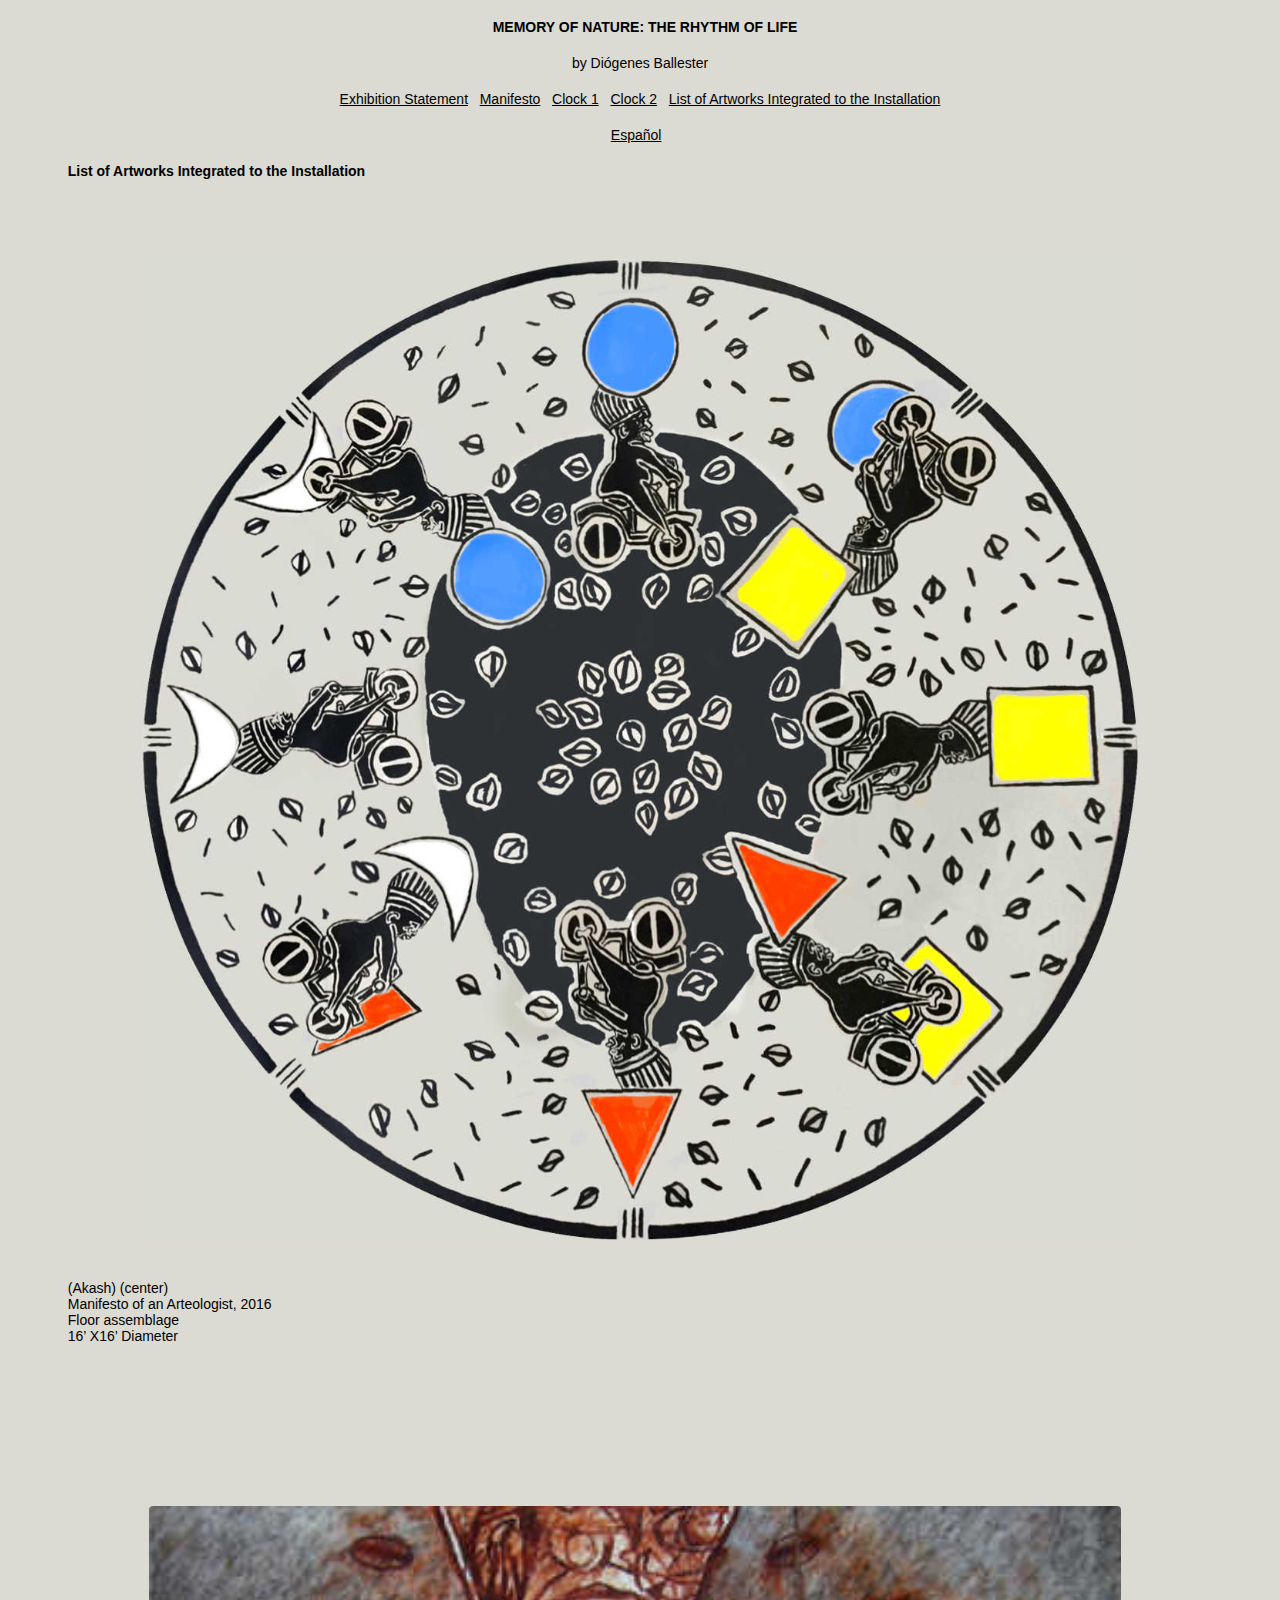
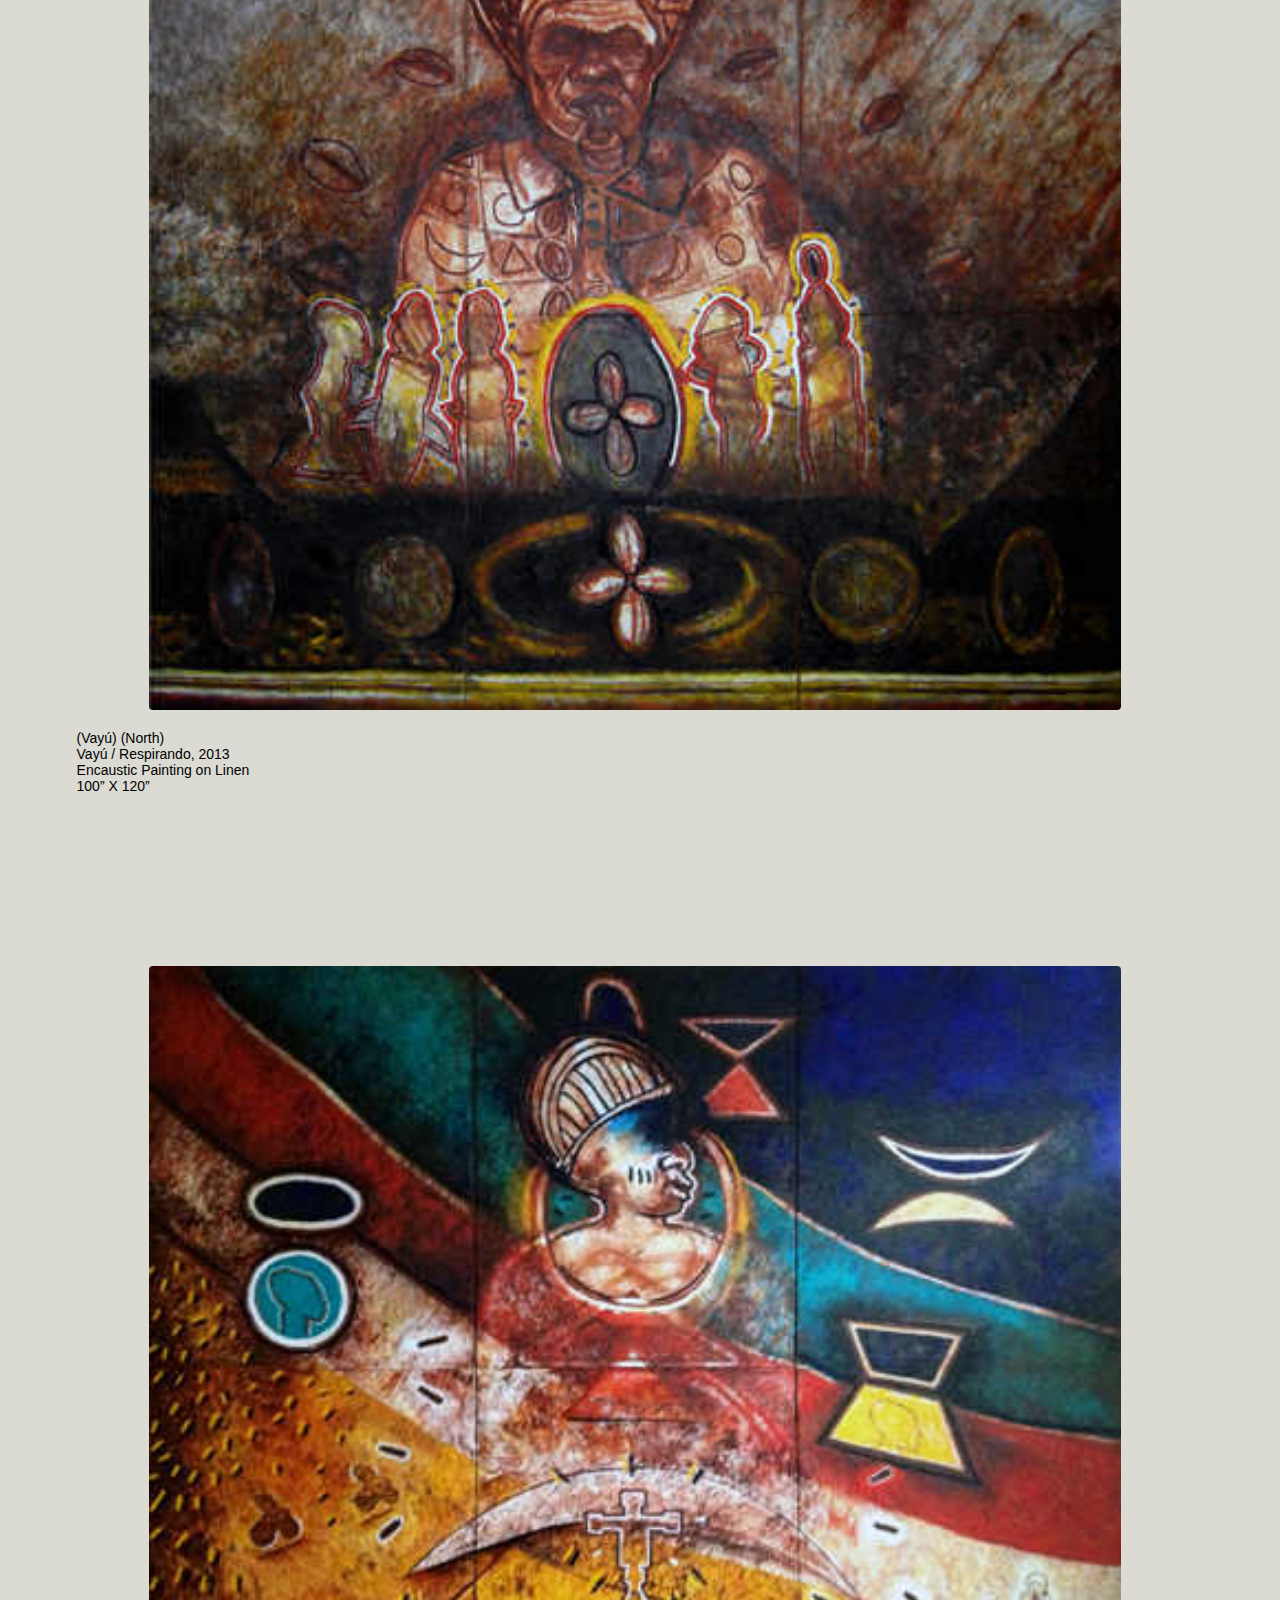
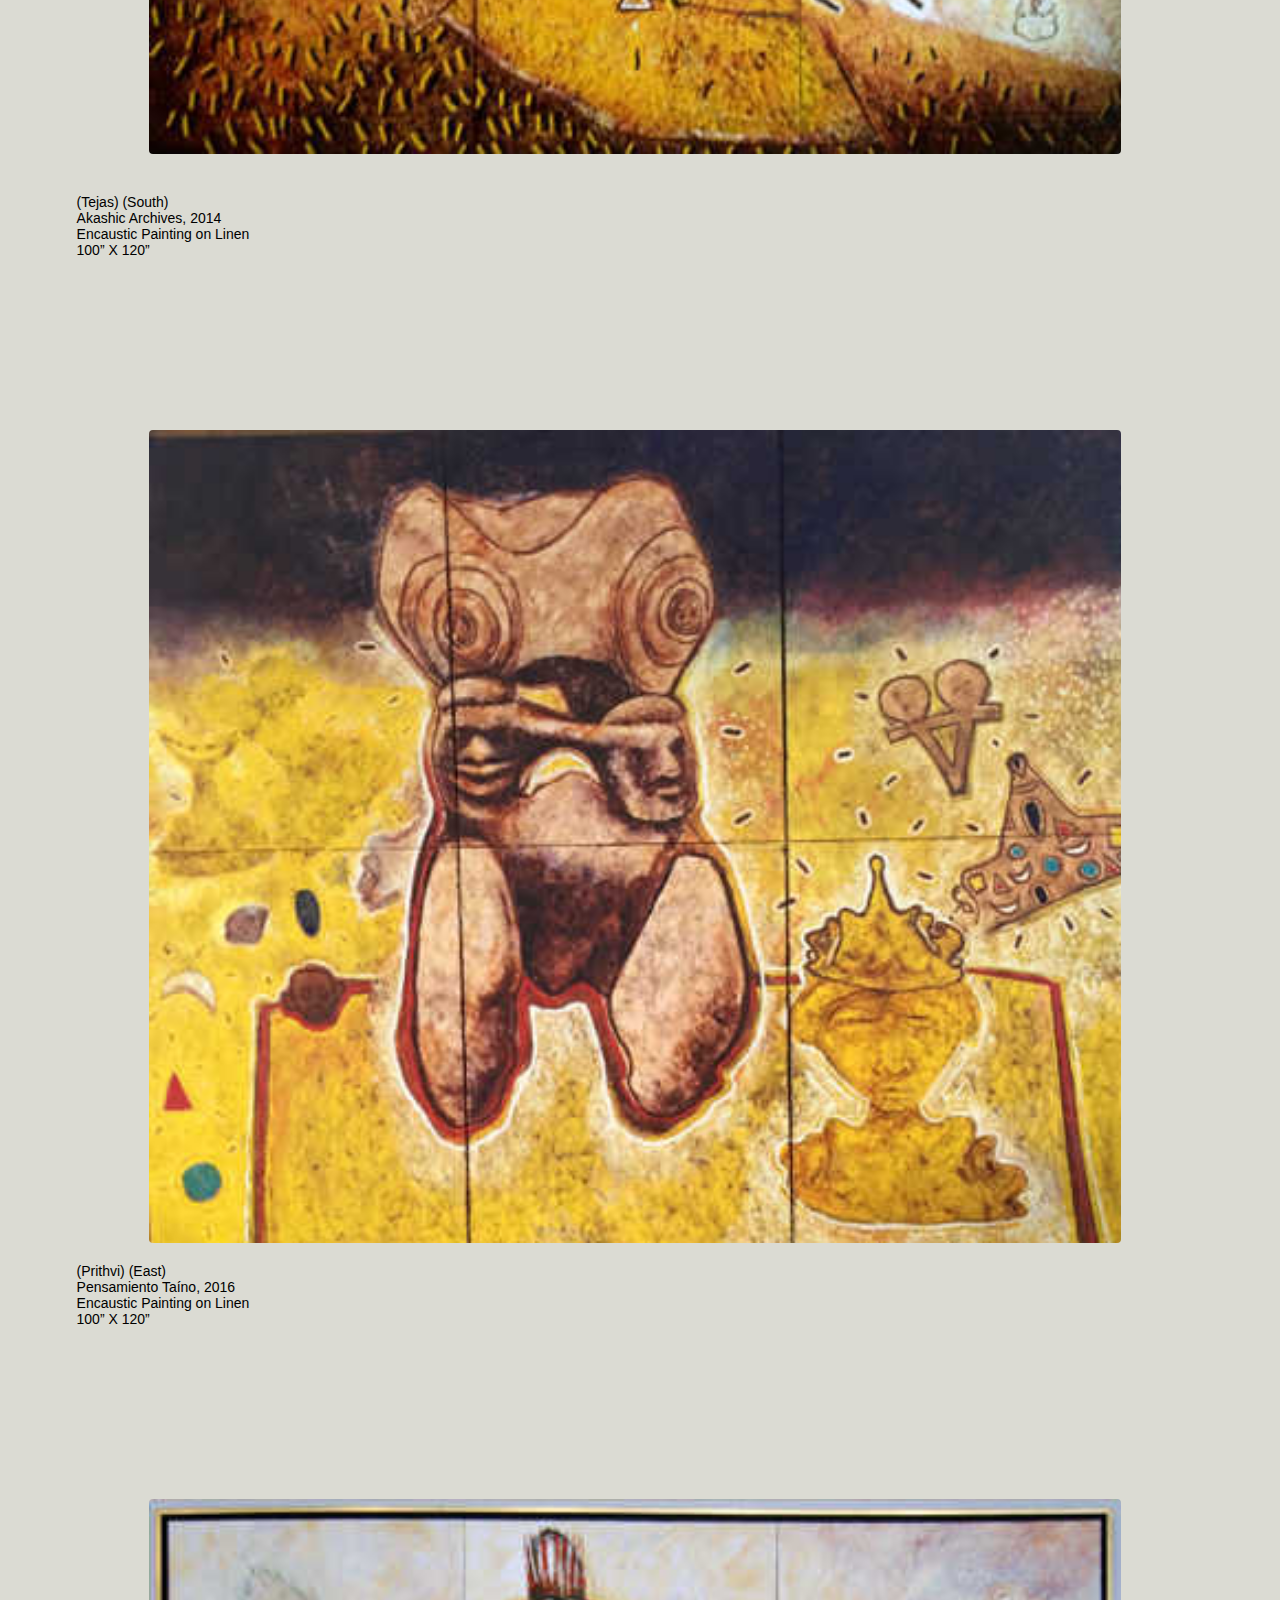
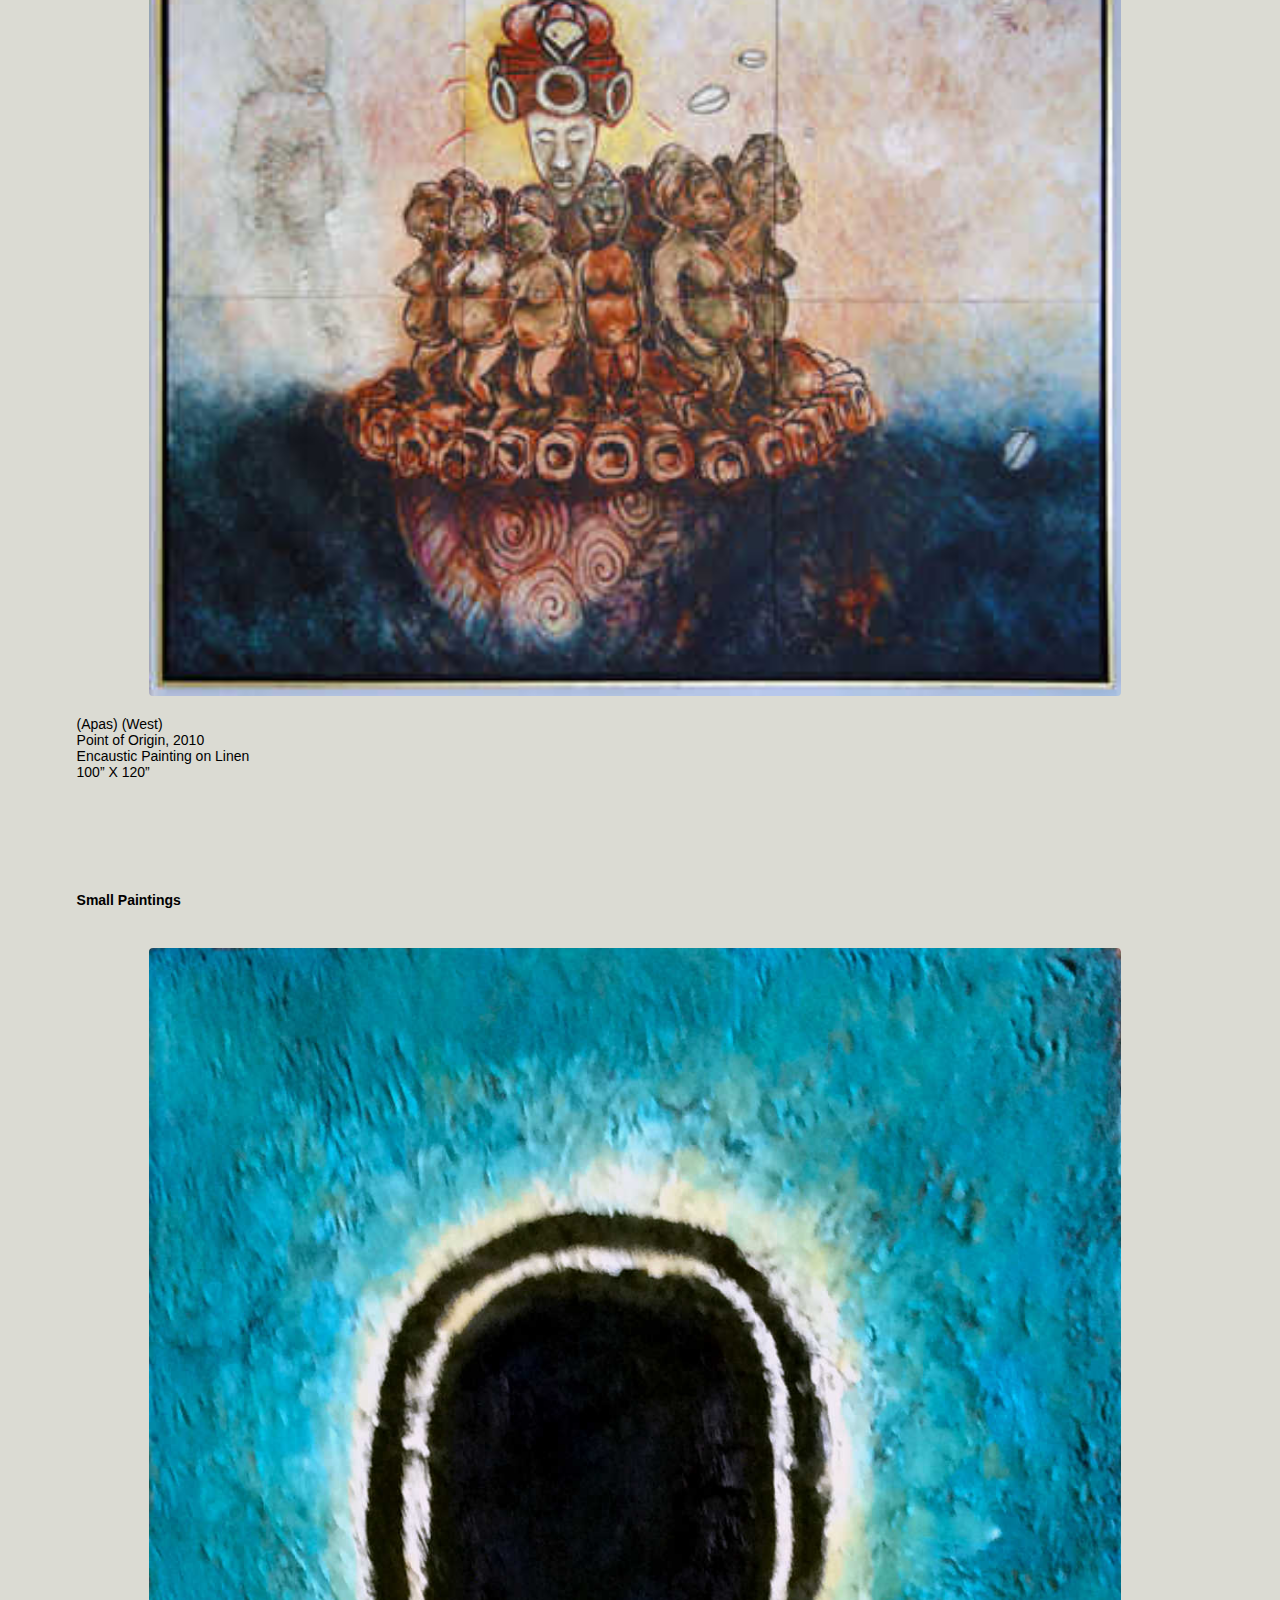
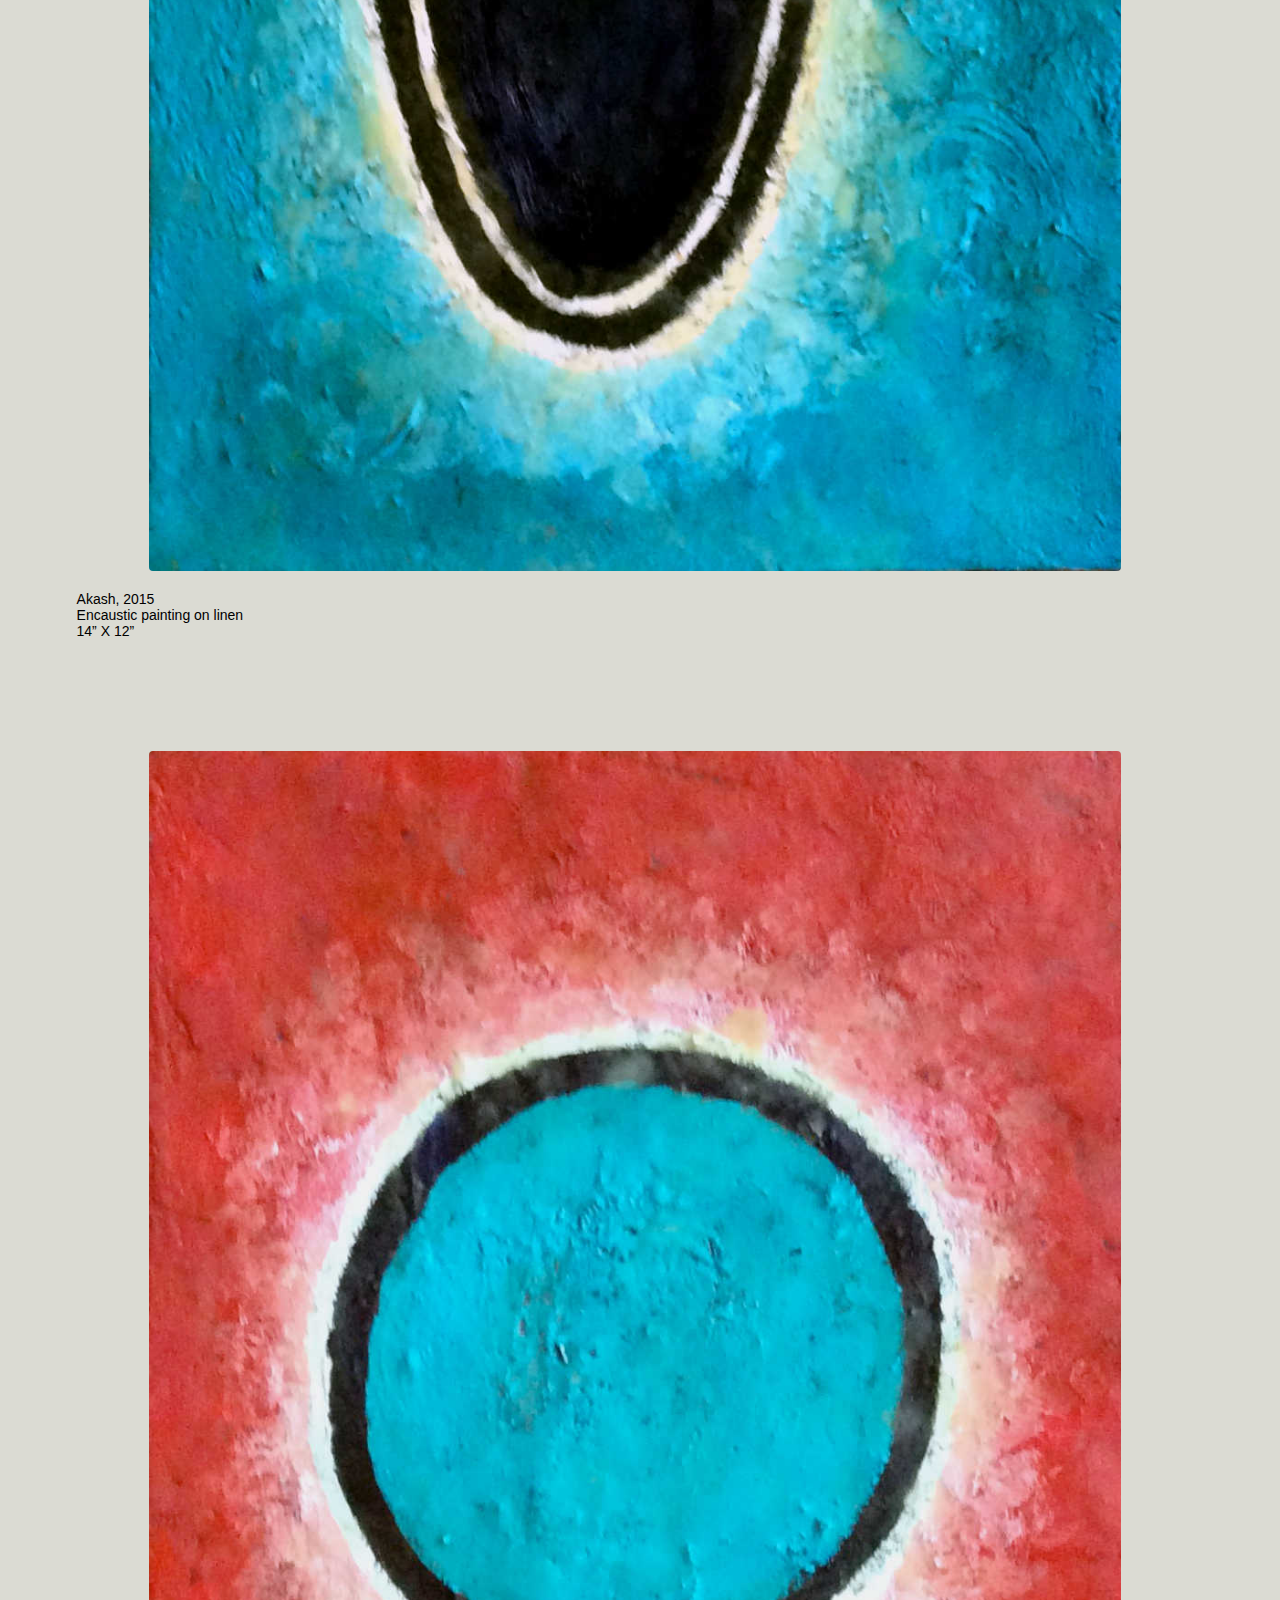
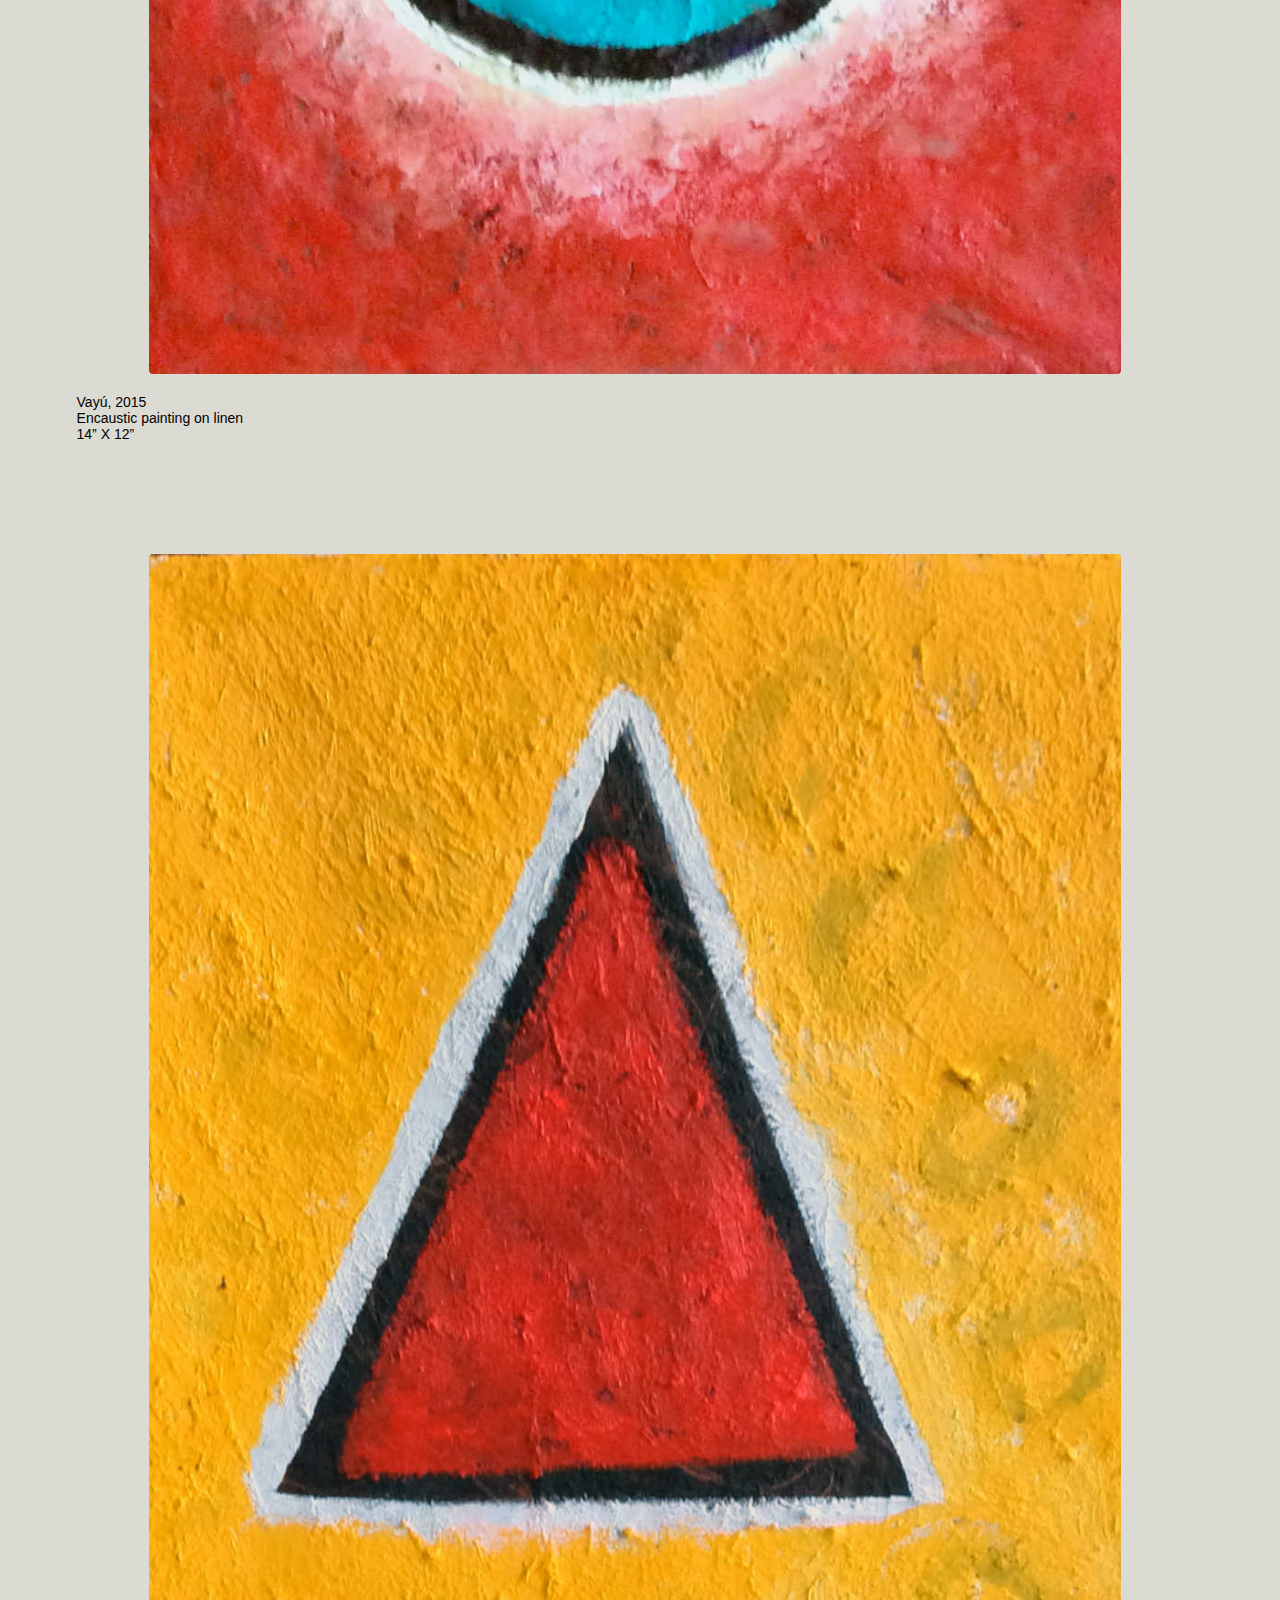
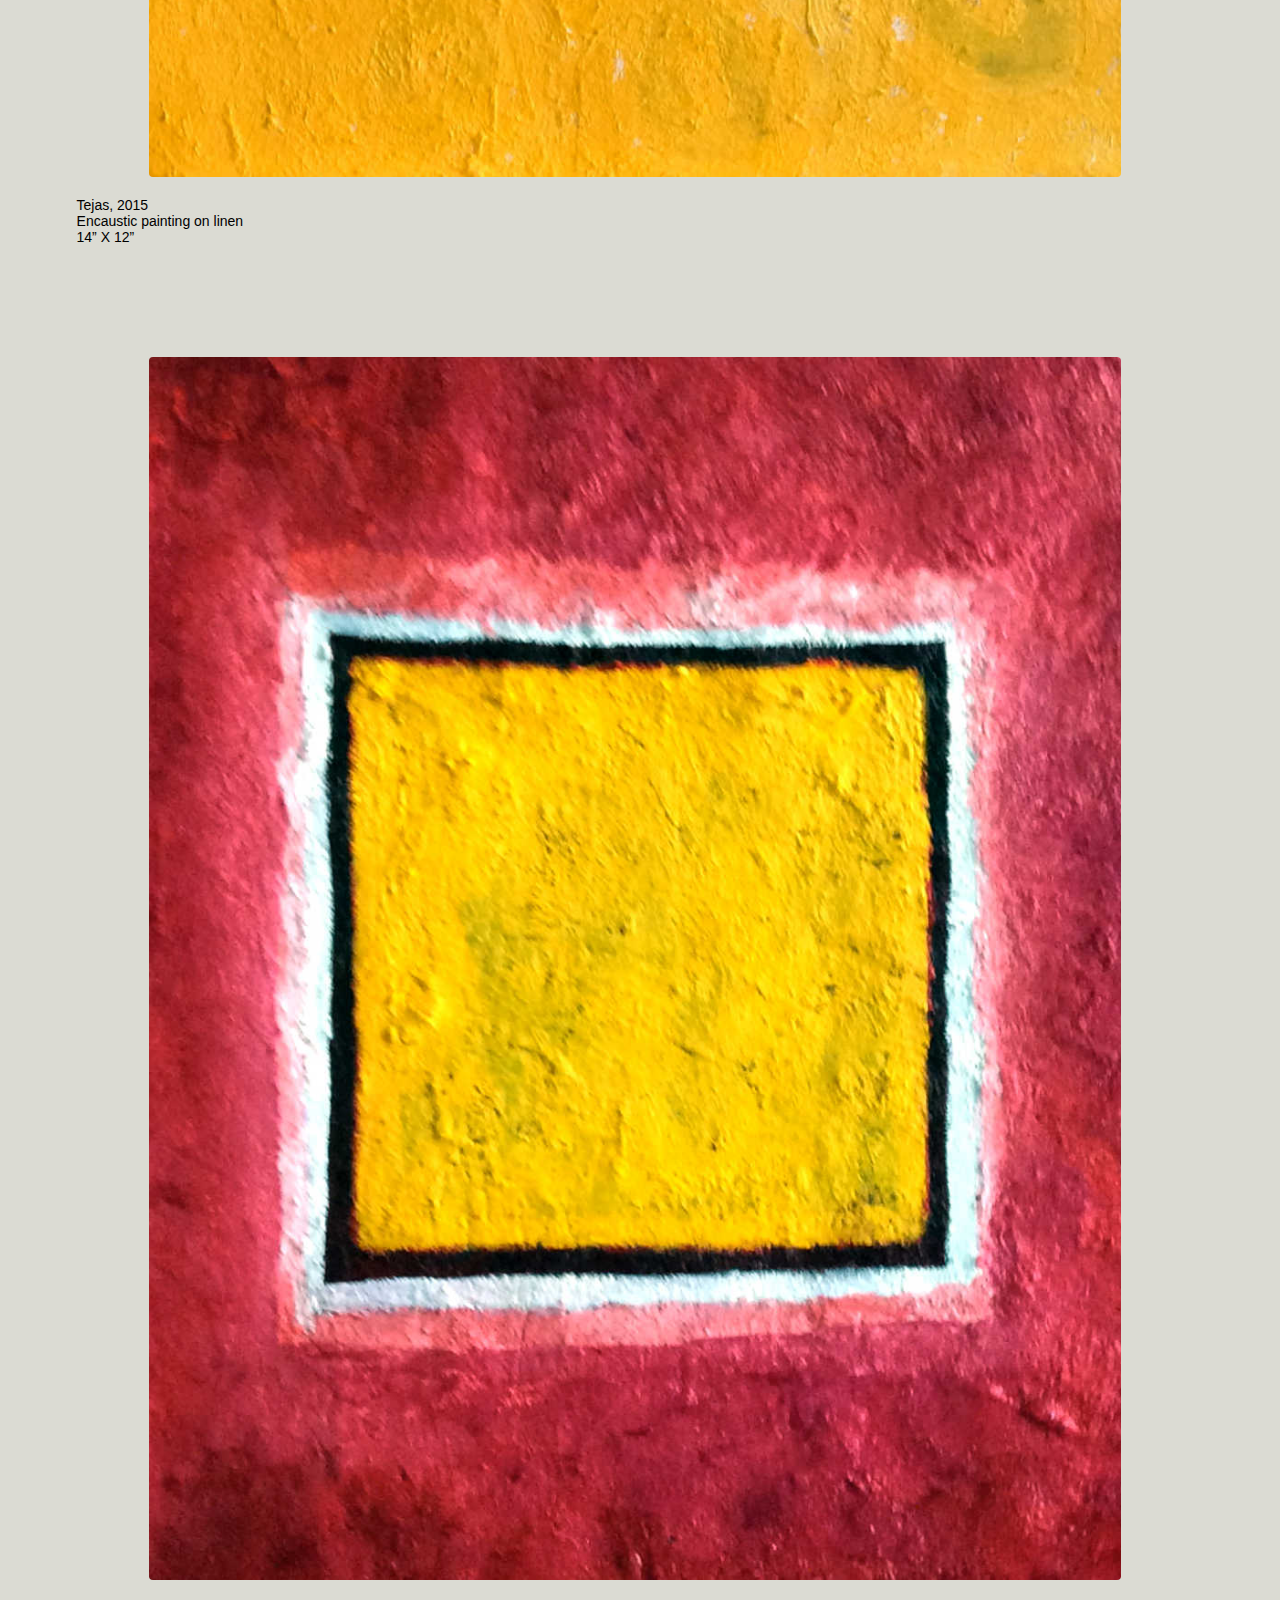
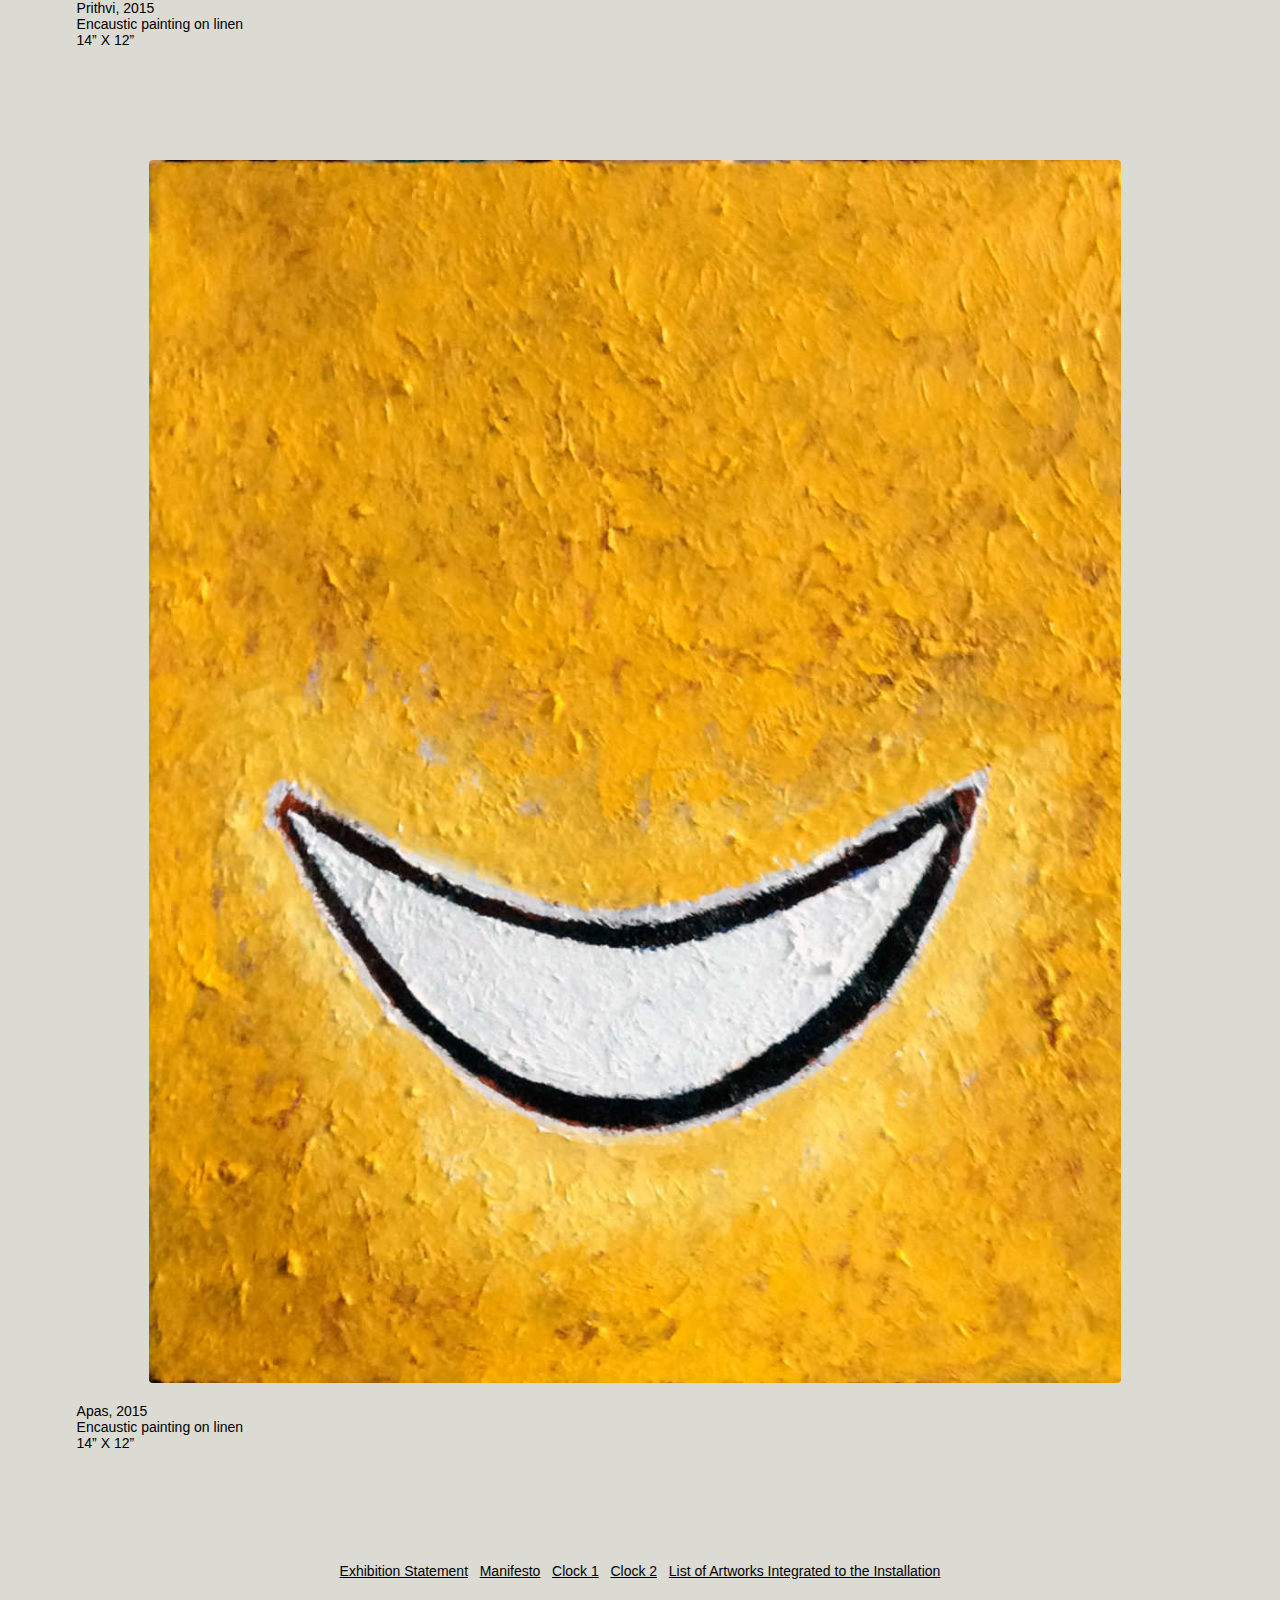
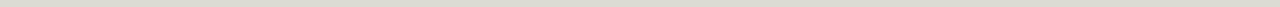
==== memnat_art_en.html @ 629b9dbc "rename clock pages links" ====
<!DOCTYPE HTML>
<html> <head>
<meta name="viewport" content="width=device-width, initial-scale=1">
  <meta http-equiv="Content-Type" content="text/html; charset=utf-8">
<title>MEMORY OF NATURE: THE RHYTHM OF LIFE - by Diógenes Ballester</title>
<link rel="stylesheet" type="text/css" href="css/memnat.css">
  <link rel="stylesheet" href="css/gridism.css">
</head>

<body>
<h1></h1>

<div class="grid">
<div class="unit whole center">
  <b>MEMORY OF NATURE: THE RHYTHM OF LIFE</b>
</div>
<div class="unit whole center">
  by Diógenes Ballester
</div>

<div class="unit whole center">
  <nav>
  <a href="memnat_stmt_en.html">Exhibition Statement</a> &nbsp;
  <a href="memnat_manif_en.html">Manifesto</a> &nbsp;
  <a href="memnat_clock1_en.html">Clock 1</a> &nbsp; 
  <a href="memnat_clock2_en.html">Clock 2</a> &nbsp;
  <a href="memnat_art_en.html">List of Artworks Integrated to the Installation</a>
  </nav>
</div>

<div class="unit whole center">
  <nav>
  <a href="memnat_art_es.html">Español</a> &nbsp;
  </nav>
</div>

<div class="unit whole left">
<p class="p8"><b>List of Artworks Integrated to the Installation</b></p>
</div>

<div id="akash" class="unit whole center"></div>
<div class="unit whole center"></div>
<div class="unit whole center"></div>
<div class="unit whole center">
<img class="img art" src="img/Manifiesto_I_graynew_crop1_rot.jpg" />
<div class="unit whole center"></div>
</div>

<div class="unit whole left">
  <p class="p8">(Akash) (center)</p>
  <p class="p8">Manifesto of an Arteologist, 2016</p>
<p class="p8">Floor assemblage</p>
  <p class="p8">16’ X16’ Diameter</p>
  <p class="p8"><br></p>
  <p class="p8"><br></p>
</div>
<div class="unit whole center"></div>
<div class="unit whole center"></div>
<div class="unit whole center"></div>

<div id="vayu" class="unit whole center">
<div class="unit whole center"></div>
<div class="unit whole center"></div>
<div class="unit whole center">
<img class="img art" src="img/VayuRespirando.jpg" />
</div>

<div class="unit whole left">
<p class="p8">(Vayú) (North)</p>
<p class="p8">Vayú / Respirando, 2013</p>
<p class="p8">Encaustic Painting on Linen</p>
<p class="p8">100” X 120”</p>
  <p class="p8"><br></p>
  <p class="p8"><br></p>
</div>
<div class="unit whole center"></div>
<div class="unit whole center"></div>
<div class="unit whole center"></div>

<div id="tejas" class="unit whole center"></div>
<div class="unit whole center"></div>
<div class="unit whole center"></div>
<div class="unit whole center">
  <img class="img art" src="img/TejasAkashicArchives.jpg" />
<div class="unit whole center"></div>  
</div>

<div class="unit whole left">
<p class="p8">(Tejas) (South)</p>
<p class="p8">Akashic Archives, 2014</p>
<p class="p8">Encaustic Painting on Linen</p>
<p class="p8">100” X 120”</p>
  <p class="p8"><br></p>
  <p class="p8"><br></p>
</div>
<div class="unit whole center"></div>
<div class="unit whole center"></div>
<div class="unit whole center"></div>

<div id="prithvi" class="unit whole center"></div>
<div class="unit whole center"></div>
<div class="unit whole center"></div>
<div class="unit whole center">
<img class="img art" src="img/PrithviPensamientoTaino.jpg" />
</div>

<div class="unit whole left">
<p class="p8">(Prithvi) (East)</p>
<p class="p8">Pensamiento Taíno, 2016</p>
<p class="p8">Encaustic Painting on Linen</p>
<p class="p8">100” X 120”</p>
  <p class="p8"><br></p>
  <p class="p8"><br></p>
</div>
<div class="unit whole center"></div>
<div class="unit whole center"></div>
<div class="unit whole center"></div>

<div id="apas" class="unit whole center"></div>
<div class="unit whole center"></div>
<div class="unit whole center"></div>
<div class="unit whole center">
<img class="img art" src="img/ApasPointOfOrigin.jpg" />
</div>

<div class="unit whole left">
<p class="p8">(Apas) (West)</p>
<p class="p8">Point of Origin, 2010</p>
<p class="p8">Encaustic Painting on Linen</p>
<p class="p8">100” X 120”</p>
  <p class="p8"><br></p>
  <p class="p8"><br></p>
</div>
<div class="unit whole center"></div>
<div class="unit whole center"></div>
<div class="unit whole center"></div>

<div class="unit whole left">
<p class="p8"><b>Small Paintings</b></p>
</div>

<div class="unit whole center"></div>
<div class="unit whole center">
<img class="img art" src="img/Akash.jpg" />
</div>

<div class="unit whole left">
<p class="p8">Akash, 2015</p>
<p class="p8">Encaustic painting on linen</p>
<p class="p8">14” X 12”</p>
  <p class="p8"><br></p>
  <p class="p8"><br></p>
</div>
<div class="unit whole center"></div>
<div class="unit whole center"></div>
<div class="unit whole center"></div>

<div class="unit whole center">
<img class="img art" src="img/vayuRecrop.jpg" />
</div>

<div class="unit whole left">
<p class="p8">Vayú, 2015</p>
<p class="p8">Encaustic painting on linen</p>
<p class="p8">14” X 12”</p>
  <p class="p8"><br></p>
  <p class="p8"><br></p>
</div>
<div class="unit whole center"></div>
<div class="unit whole center"></div>
<div class="unit whole center"></div>

<div class="unit whole center">
<img class="img art" src="img/tejas.jpg" />
</div>

<div class="unit whole left">
<p class="p8">Tejas, 2015</p>
<p class="p8">Encaustic painting on linen</p>
<p class="p8">14” X 12”</p>
  <p class="p8"><br></p>
  <p class="p8"><br></p>
</div>
<div class="unit whole center"></div>
<div class="unit whole center"></div>
<div class="unit whole center"></div>

<div class="unit whole center">
<img class="img art" src="img/prithvi.jpg" />
</div>

<div class="unit whole left">
<p class="p8">Prithvi, 2015</p>
<p class="p8">Encaustic painting on linen</p>
<p class="p8">14” X 12”</p>
  <p class="p8"><br></p>
  <p class="p8"><br></p>
</div>
<div class="unit whole center"></div>
<div class="unit whole center"></div>
<div class="unit whole center"></div>

<div class="unit whole center">
<img class="img art" src="img/apas.jpg" />
</div>

<div class="unit whole left">
<p class="p8">Apas, 2015</p>
<p class="p8">Encaustic painting on linen</p>
<p class="p8">14” X 12”</p>
  <p class="p8"><br></p>
  <p class="p8"><br></p>
</div>
<div class="unit whole center"></div>
<div class="unit whole center"></div>
<div class="unit whole center"></div>

<div class="unit whole center">
  <nav>
  <a href="memnat_stmt_en.html">Exhibition Statement</a> &nbsp;
  <a href="memnat_manif_en.html">Manifesto</a> &nbsp;
  <a href="memnat_clock1_en.html">Clock 1</a> &nbsp; 
  <a href="memnat_clock2_en.html">Clock 2</a> &nbsp;
  <a href="memnat_art_en.html">List of Artworks Integrated to the Installation</a>
  </nav>
</div>



</div>

</body> </html>
---- css/memnat.css ----
* {
    box-sizing: content-box;
    background-color: rgba(219, 219, 211, 1.0);
    font-family: "Calibri", "Trebuchet MS", "Verdana", "Arial", "Helvetica", sans-serif;
    font-size: 14px;
}

img {
    max-width: 100%;
    height: auto;
  display: block;
  margin: 0 auto 0 auto;
  border-radius: 4px 4px 4px 4px;
  border: 0;
  padding: 0;
  /*-webkit-background-clip: content-box;
  background-clip: content-box;*/
  /* 1292 x 1273 */ /* ipad is 2048 x 1536 */
}

a {
    color: black;
}

.clock1 {
    /*height: auto;*/
   width: 100%;
    display: block;
    margin: auto;
}

.art {
    /*height: auto;*/
   width: 80%;
    display: block;
    margin: auto;
  border-width: 0px;
}

.major {
    width: 100%;
    display: block;
    margin: auto;
    /*position: fixed;
    z-index: -1;*/
}

.minor {
    width: 40%;
}

.center {
    text-align: center;
}

.left {
    text-align: left;
}

.justify {
    text-align: justify;
}

.ztop {
    position: relative;
    z-index: 199;
    background-color: rgba(219, 219, 211, 0.0);
    /*color: #ffff08;
    text-shadow: -1px 1px rgb(0,0,0);*/
}

.clockText {
    background: rgba(219, 219, 211, 0.0);
    /*color: #ffff08;*/
}

p.p8 {margin: 0% 4% 0% 4%;}

.clock-example {
    display: -webkit-flex; /*safari*/
    display: flex;
    align-items: flex-start;
    width: 100%;
    justify-content: space-between;
}

.image-component {
    position: relative;
    /*width: 100%;
    height: 100%;*/
    margin: 0px;
    transform: scale(1,1);
}
.clock-component {
    position: relative;
    /*width: 100%;
    height: 100%;*/
    margin: 0px;
}
.clock-component canvas {
    position: relative;
    left: 0;
    top: 0;
}
.clock-component .digital {
    position: relative;
    /*bottom: -35px;*/
    width: 100%;
    text-align: center;
    z-index: 100;
}
.clock-component .sunrise {
  /*position: absolute;
  bottom: -65px;*/
  width: 100%;
  text-align: center;
  position: relative;
  z-index: 100;
}
.clock-component .phase {
  /*position: absolute;
  bottom: -95px;*/
  width: 100%;
  text-align: center;
  position: relative;
  z-index: 100;
}
---- css/gridism.css ----
/*
 * Gridism
 * A simple, responsive, and handy CSS grid by @cobyism
 * https://github.com/cobyism/gridism
 */

/* Preserve some sanity */
.grid,
.unit {
  -webkit-box-sizing: border-box;
  -moz-box-sizing: border-box;
  box-sizing: border-box;
}

/* Set up some rules to govern the grid */
.grid {
  display: block;
  clear: both;
}
.grid .unit {
  float: left;
  width: 100%;
  padding: 10px;
}

/* This ensures the outer gutters are equal to the (doubled) inner gutters. */
.grid .unit:first-child { padding-left: 20px; }
.grid .unit:last-child { padding-right: 20px; }

/* Nested grids already have padding though, so let's nuke it */
.unit .unit:first-child { padding-left: 0; }
.unit .unit:last-child { padding-right: 0; }
.unit .grid:first-child > .unit { padding-top: 0; }
.unit .grid:last-child > .unit { padding-bottom: 0; }

/* Let people nuke the gutters/padding completely in a couple of ways */
.no-gutters .unit,
.unit.no-gutters {
  padding: 0 !important;
}

/* Wrapping at a maximum width is optional */
.wrap .grid,
.grid.wrap {
  max-width: 978px;
  margin: 0 auto;
}

/* Width classes also have shorthand versions numbered as fractions
 * For example: for a grid unit 1/3 (one third) of the parent width,
 * simply apply class="w-1-3" to the element. */
.grid .whole,          .grid .w-1-1 { width: 100%; }
.grid .half,           .grid .w-1-2 { width: 50%; }
.grid .one-third,      .grid .w-1-3 { width: 33.3332%; }
.grid .two-thirds,     .grid .w-2-3 { width: 66.6665%; }
.grid .one-quarter,
.grid .one-fourth,     .grid .w-1-4 { width: 25%; }
.grid .three-quarters,
.grid .three-fourths,  .grid .w-3-4 { width: 75%; }
.grid .one-fifth,      .grid .w-1-5 { width: 20%; }
.grid .two-fifths,     .grid .w-2-5 { width: 40%; }
.grid .three-fifths,   .grid .w-3-5 { width: 60%; }
.grid .four-fifths,    .grid .w-4-5 { width: 80%; }
.grid .golden-small,   .grid .w-g-s { width: 38.2716%; } /* Golden section: smaller piece */
.grid .golden-large,   .grid .w-g-l { width: 61.7283%; } /* Golden section: larger piece */

/* Clearfix after every .grid */
.grid {
  *zoom: 1;
}
.grid:before, .grid:after {
  display: table;
  content: "";
  line-height: 0;
}
.grid:after {
  clear: both;
}

/* Utility classes */
.align-center { text-align: center; }
.align-left   { text-align: left; }
.align-right  { text-align: right; }
.pull-left    { float: left; }
.pull-right   { float: right; }

/* A property for a better rendering of images in units: in
   this way bigger pictures are just resized if the unit
   becomes smaller */
.unit img {
  max-width: 100%;
}

/* Hide elements using this class by default */
.only-on-mobiles {
  display: none !important;
}

/* Responsive Stuff */
@media screen and (max-width: 568px) {
  /* Stack anything that isn't full-width on smaller screens 
     and doesn't provide the no-stacking-on-mobiles class */
  .grid:not(.no-stacking-on-mobiles) > .unit {
    width: 100% !important;
    padding-left: 20px;
    padding-right: 20px;
  }
  .unit .grid .unit {
    padding-left: 0px;
    padding-right: 0px;
  }

  /* Sometimes, you just want to be different on small screens */
  .center-on-mobiles {
    text-align: center !important;
  }
  .hide-on-mobiles {
    display: none !important;
  }
  .only-on-mobiles {
    display: block !important;
  }
}

/* Expand the wrap a bit further on larger screens */
@media screen and (min-width: 1180px) {
  .wider .grid,
  .grid.wider {
    max-width: 1180px;
    margin: 0 auto;
  }
}
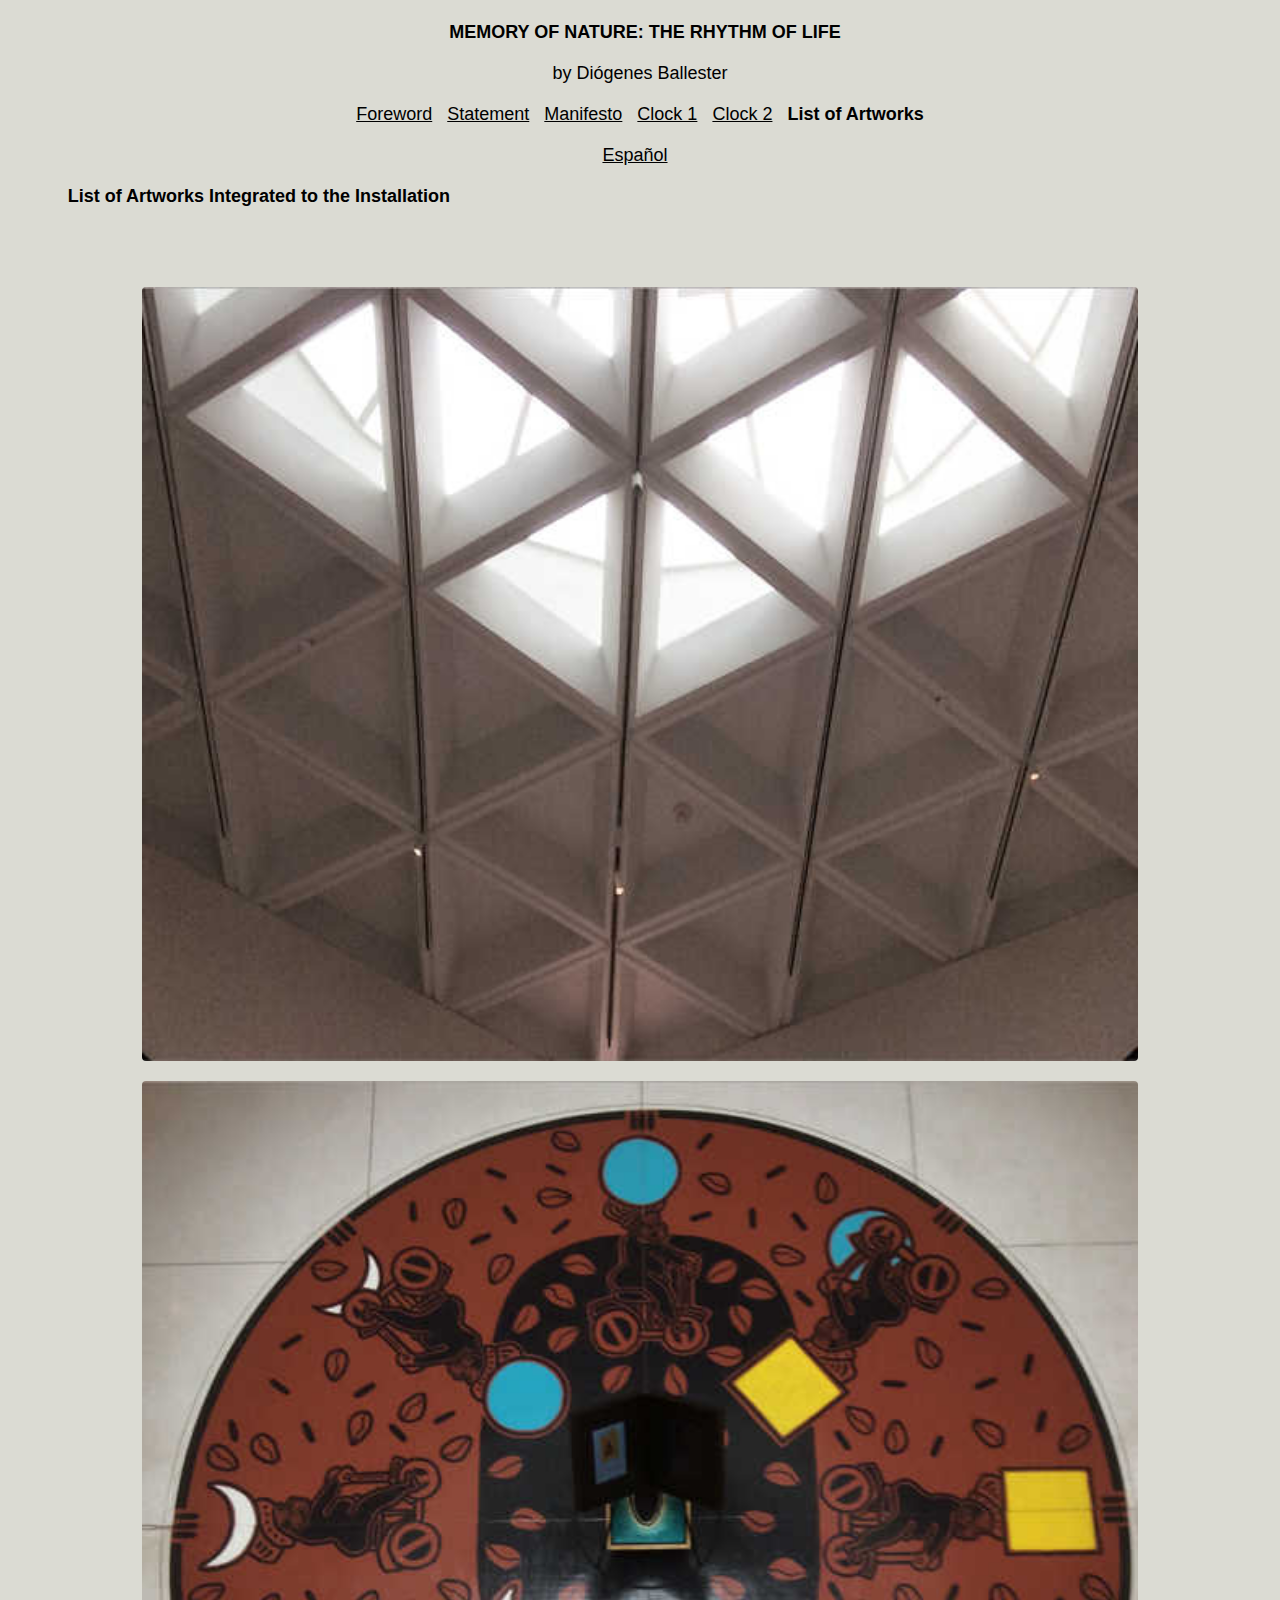
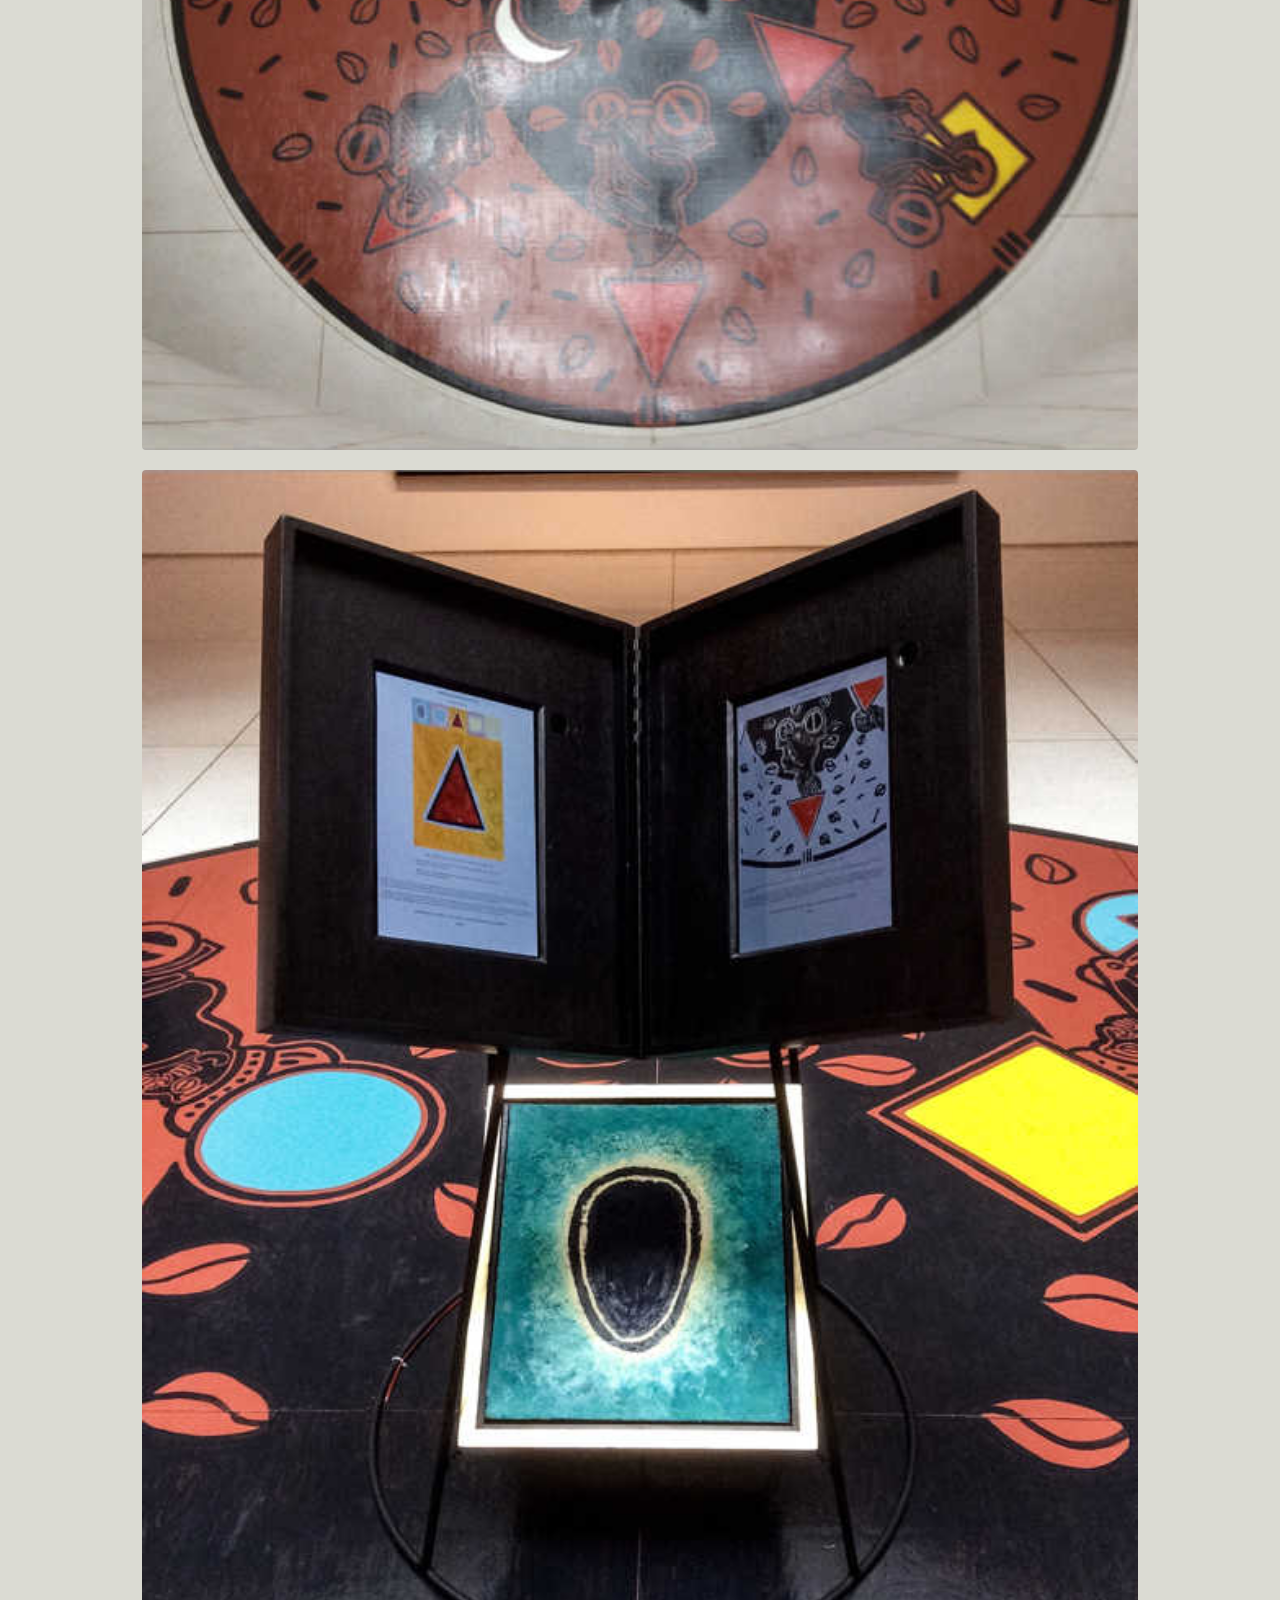
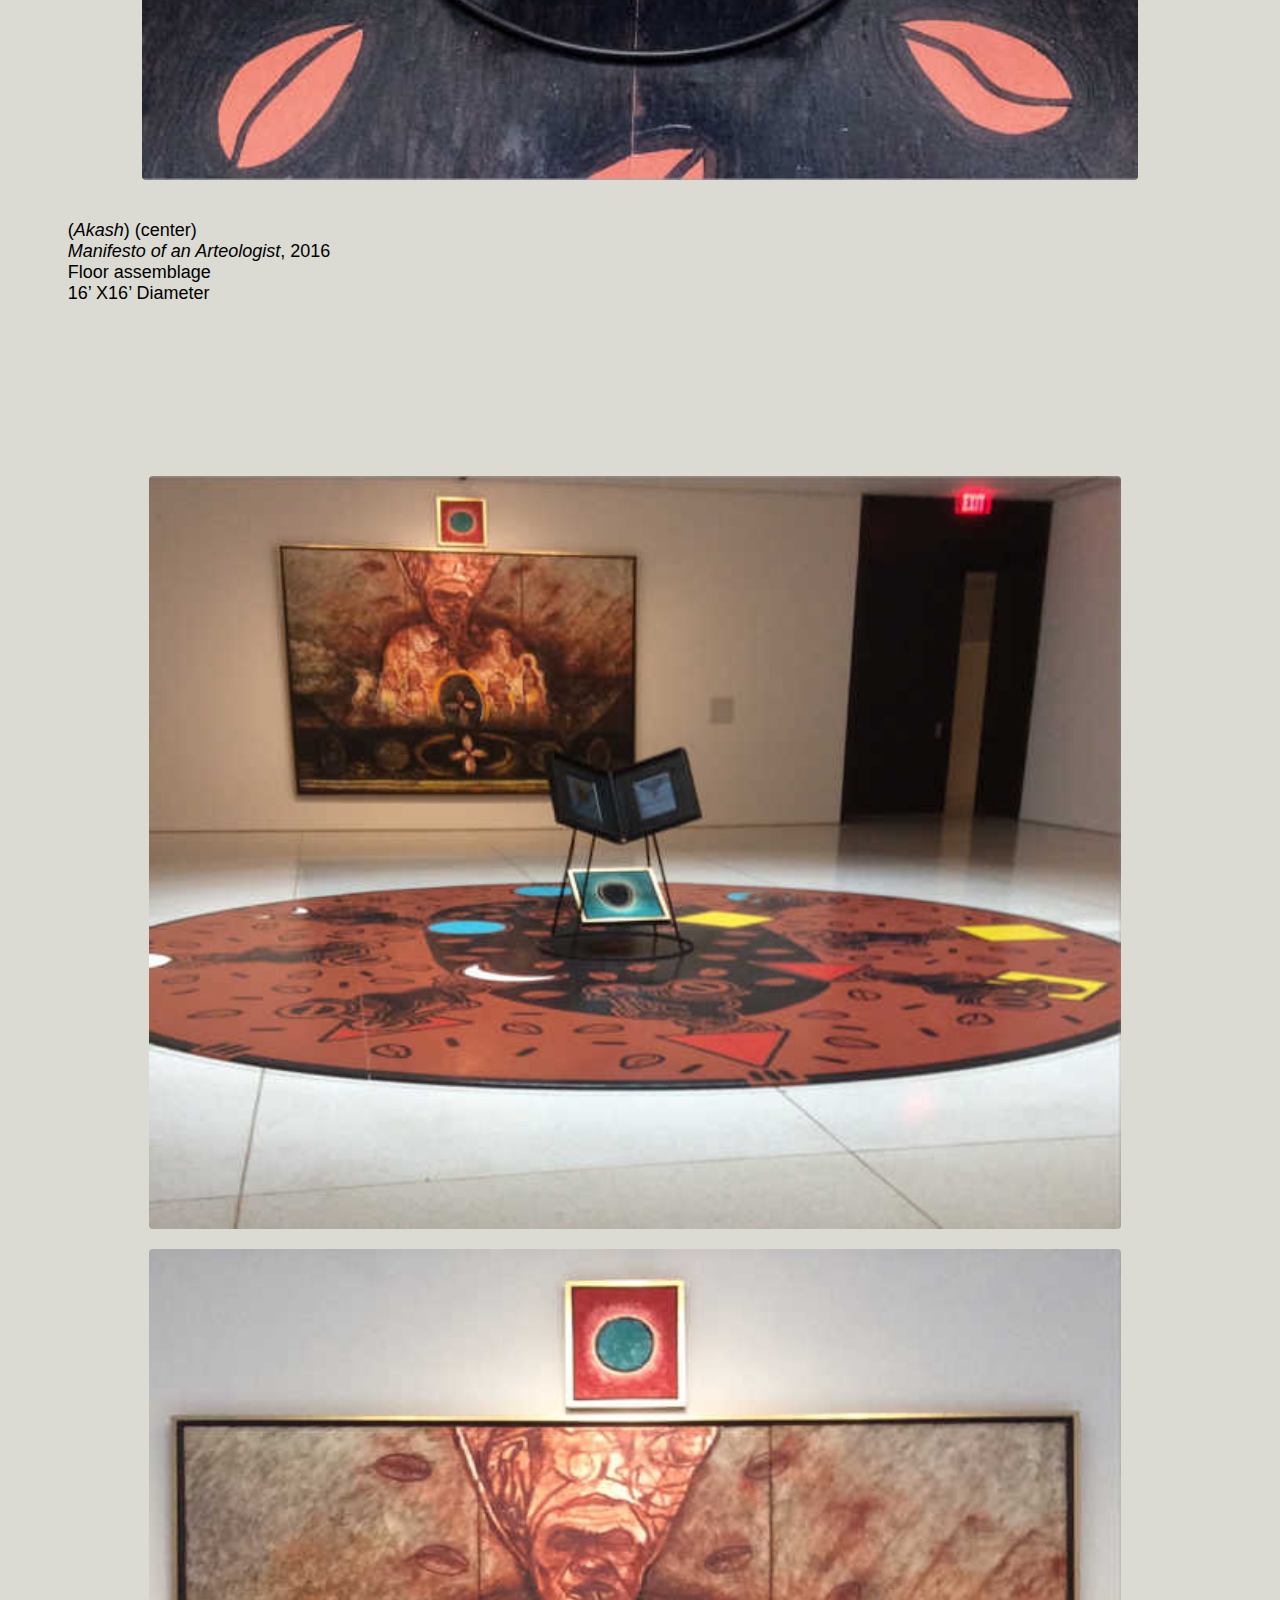
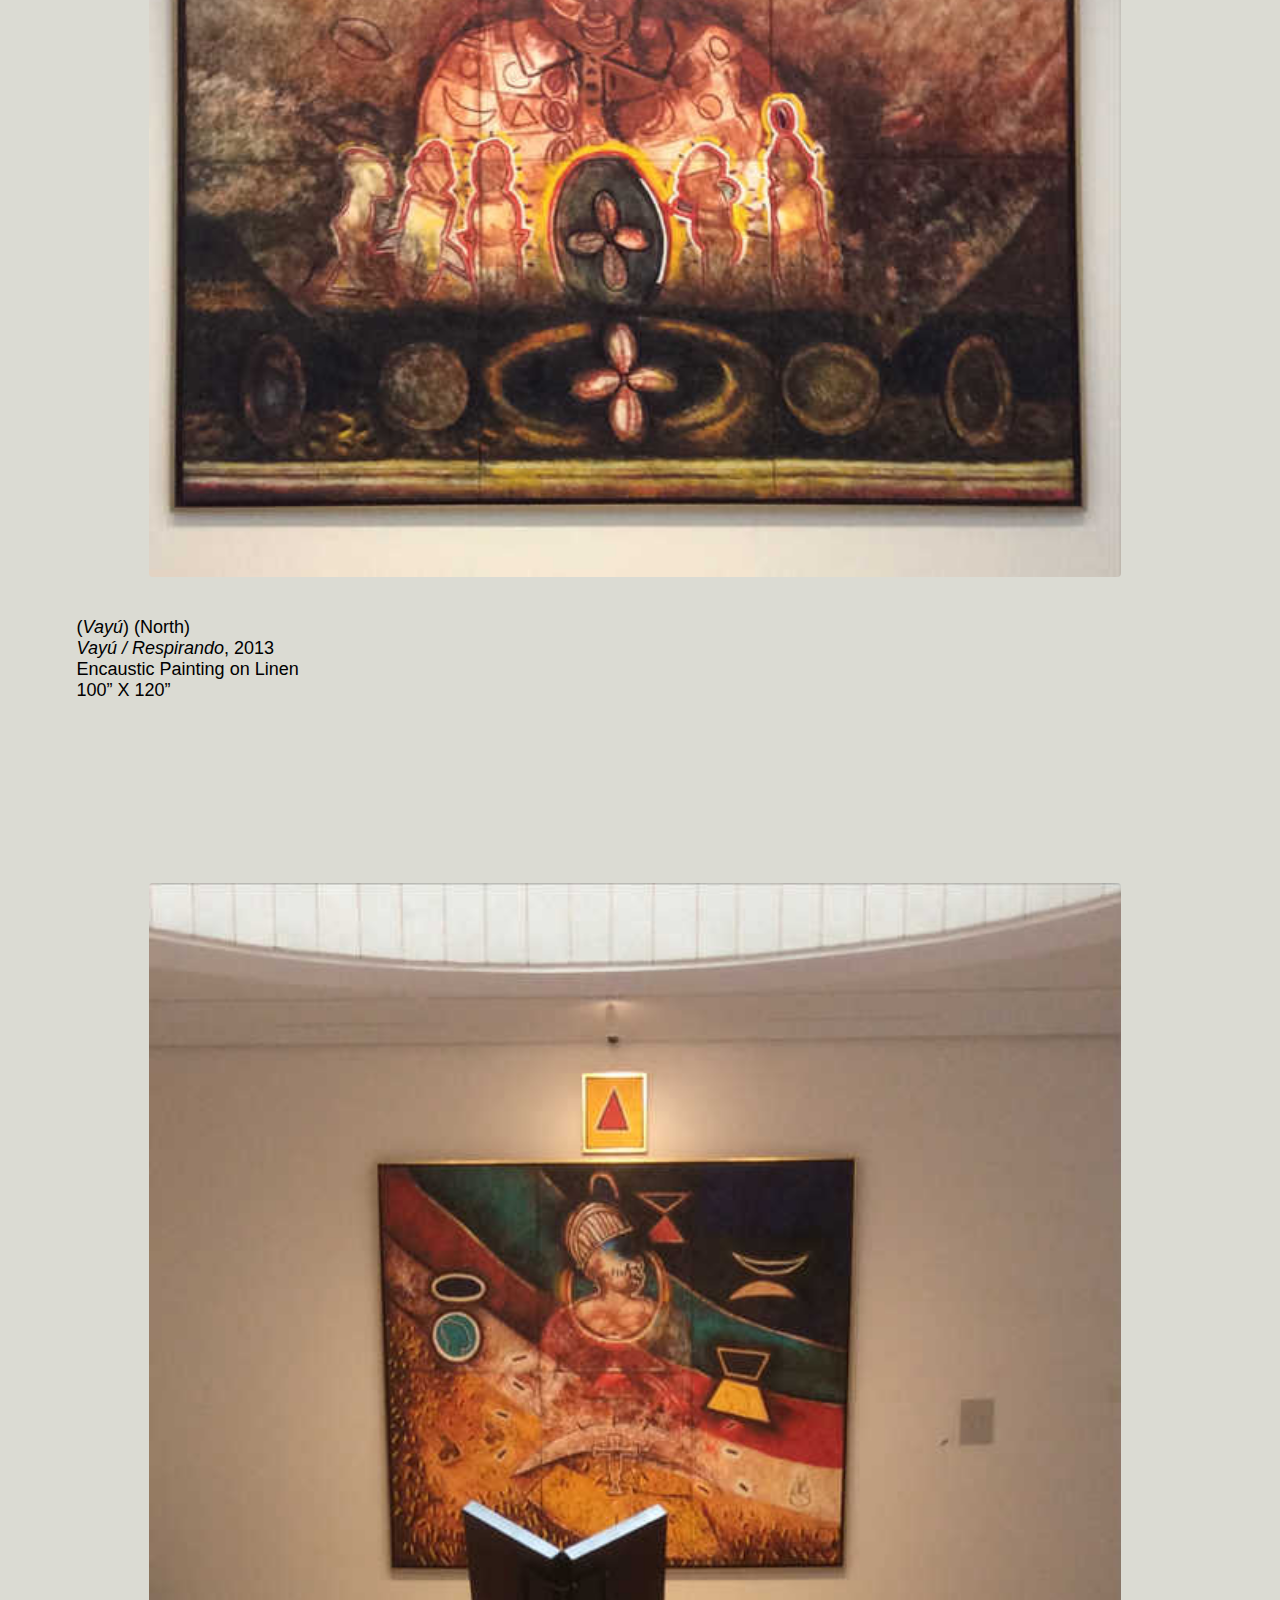
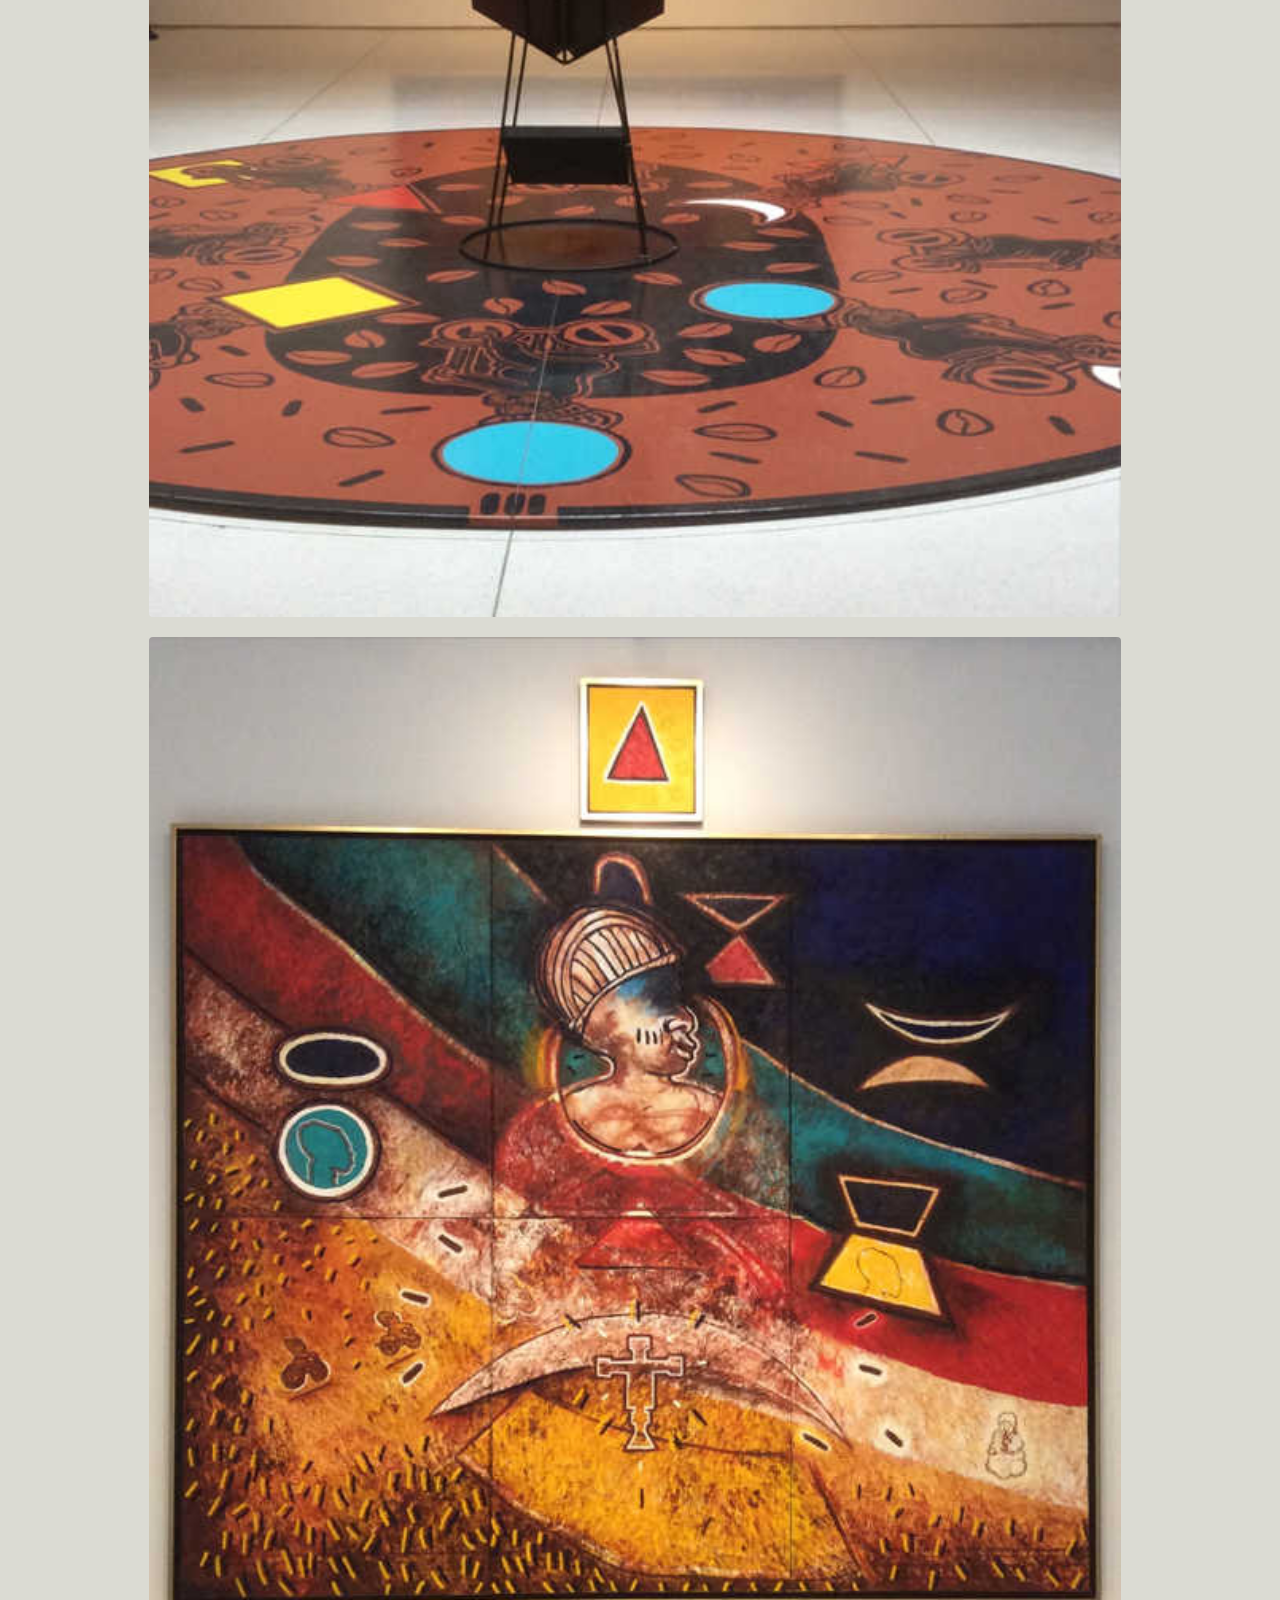
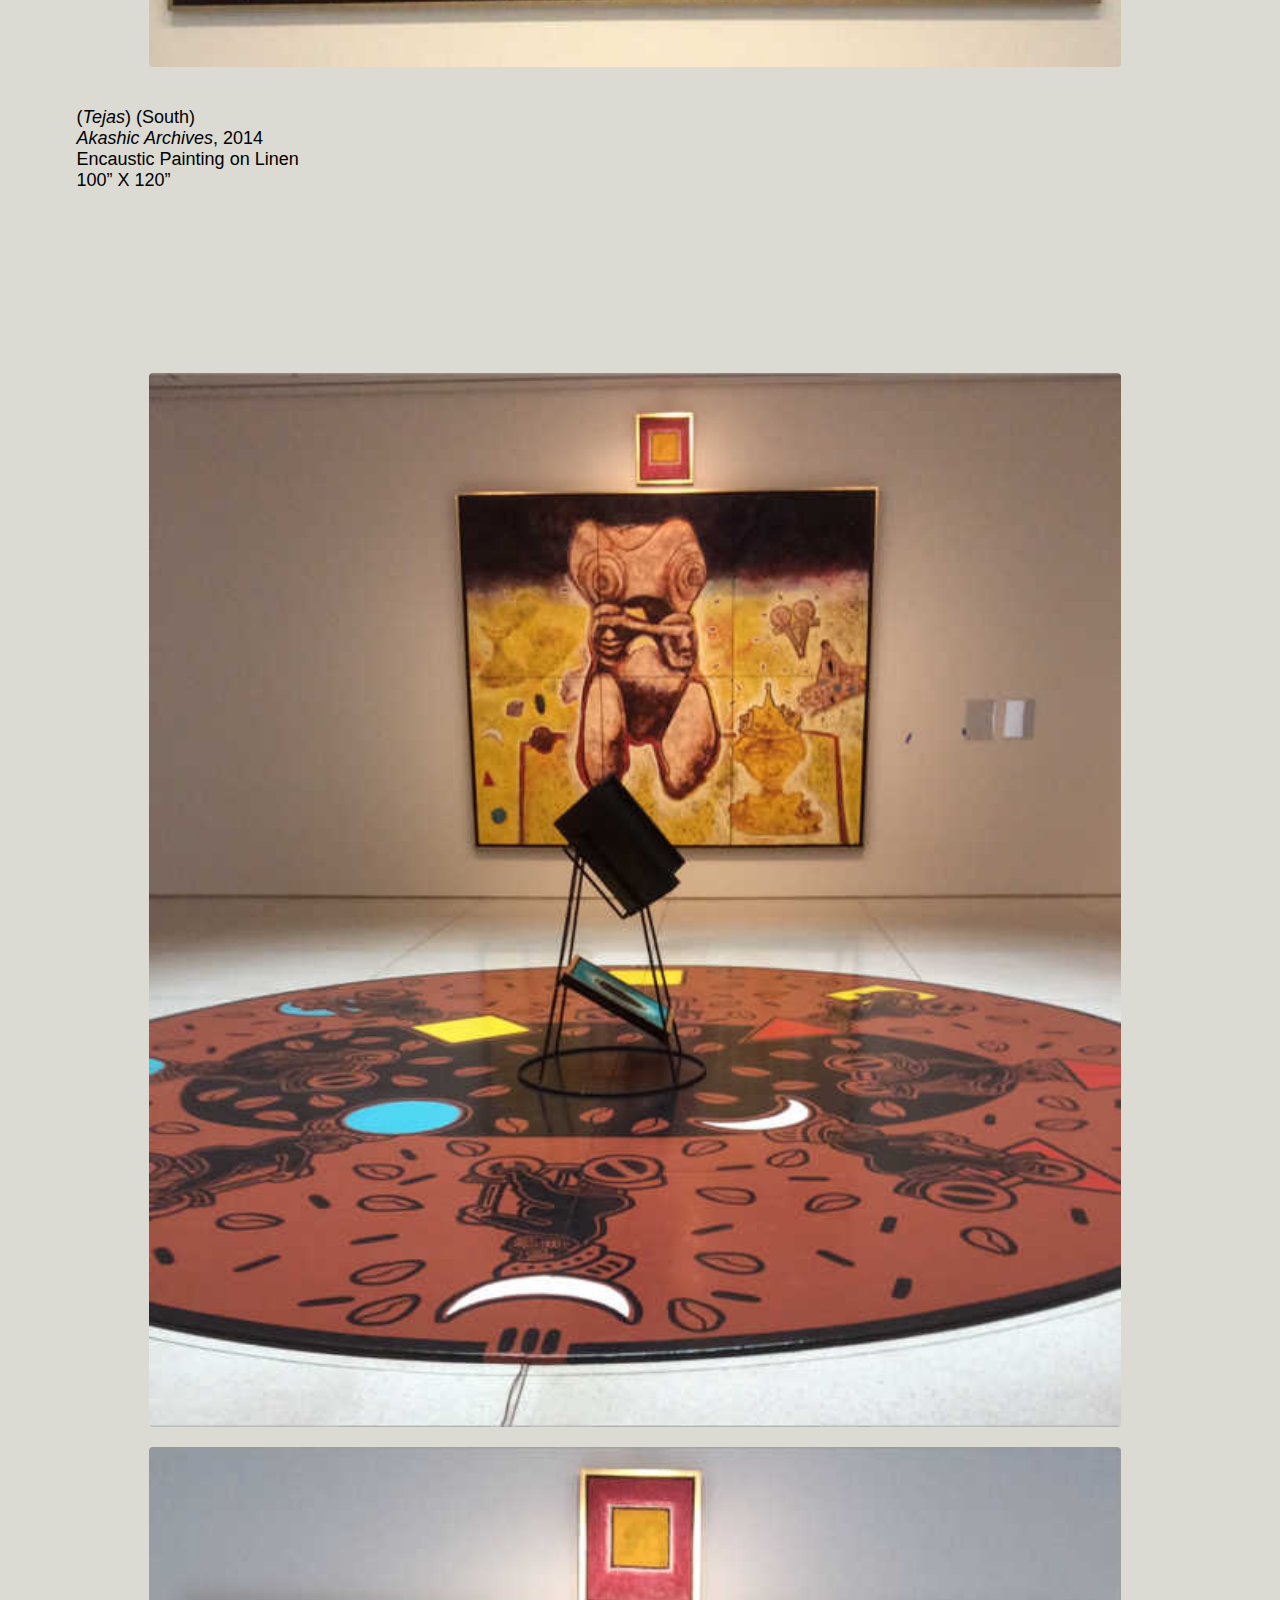
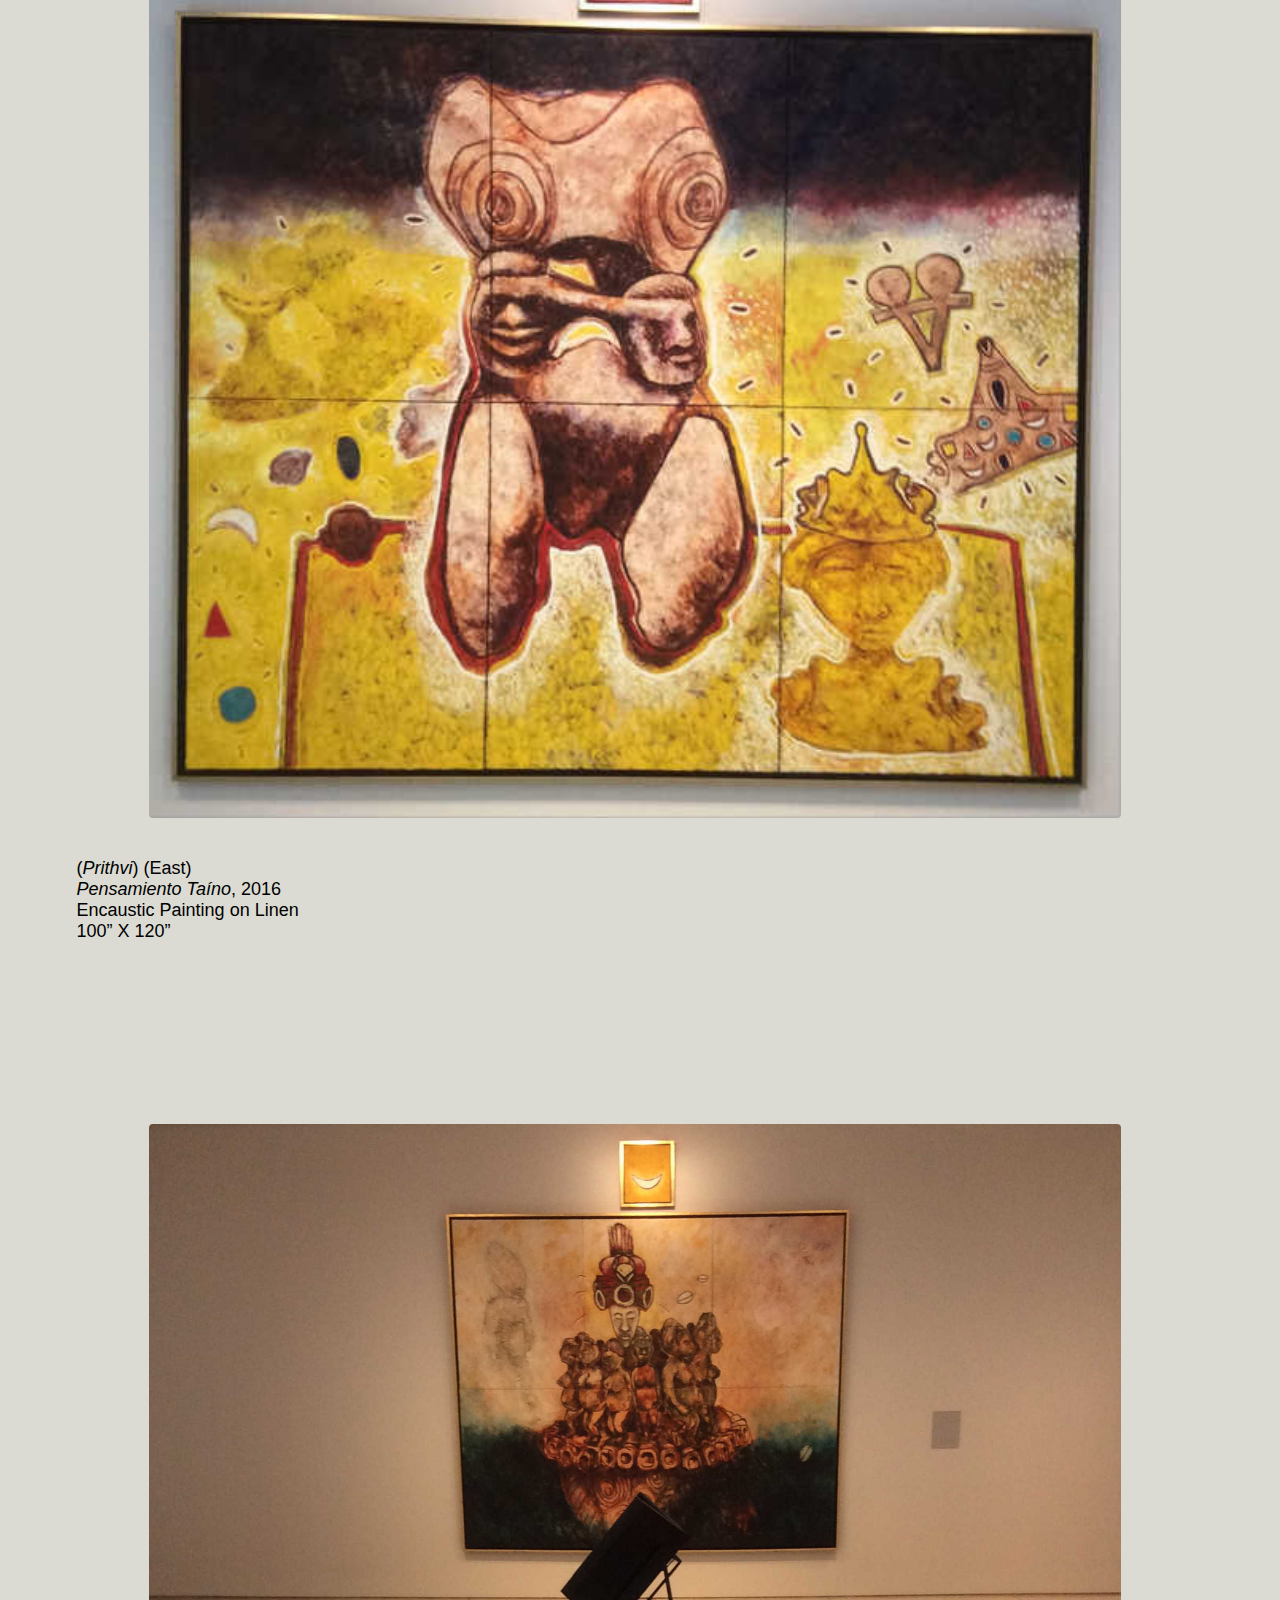
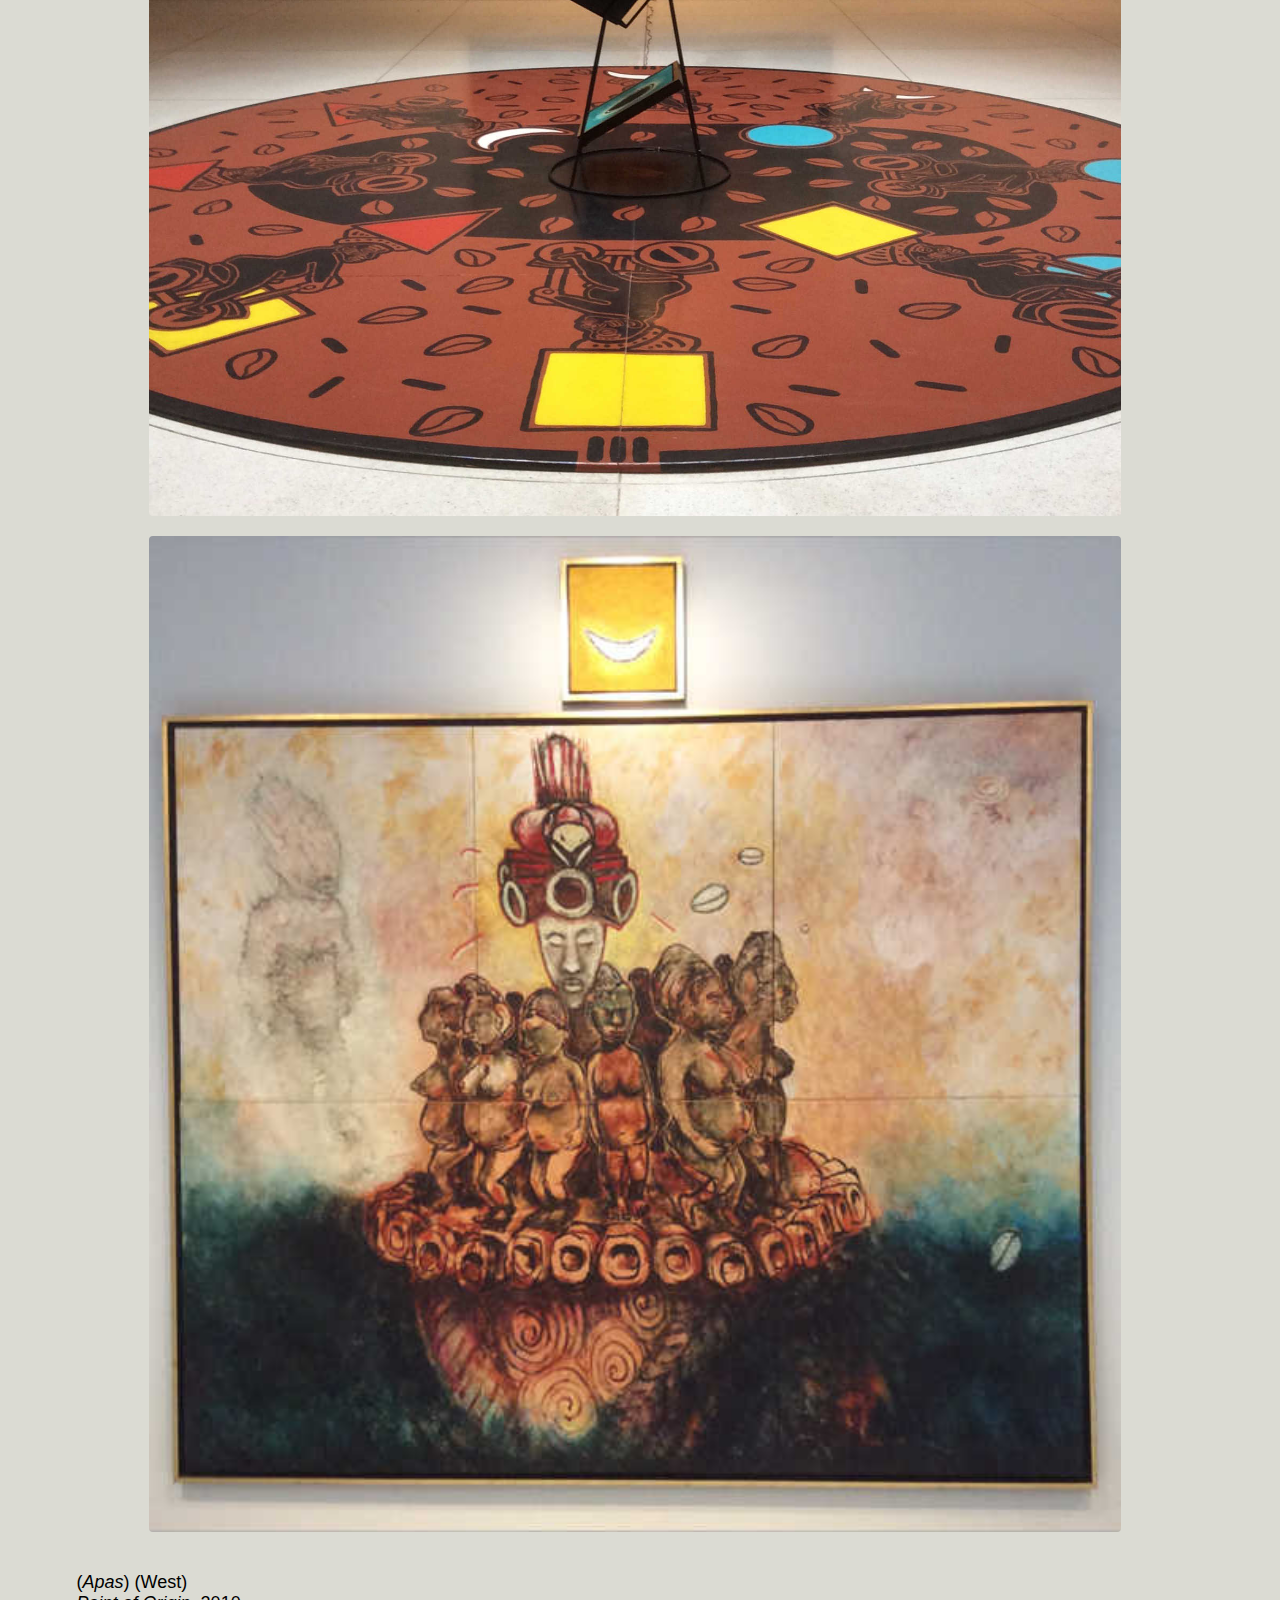
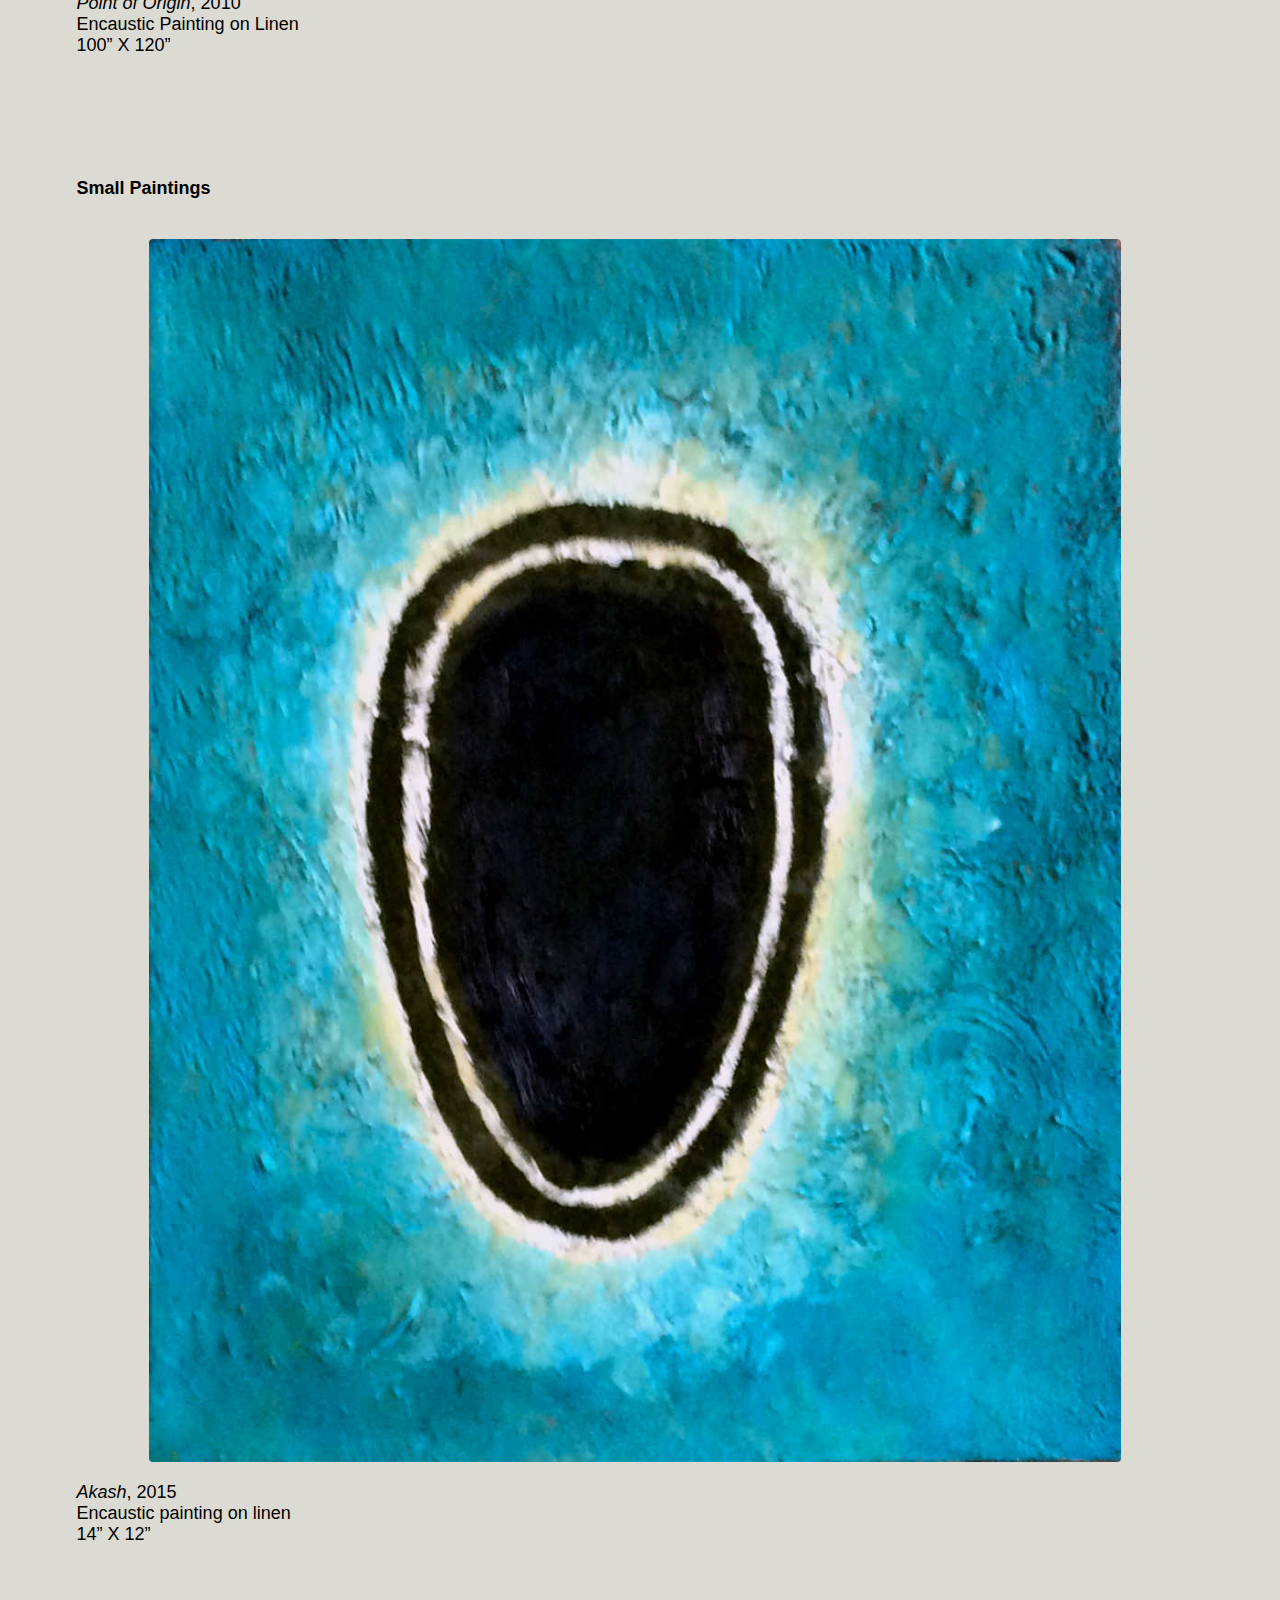
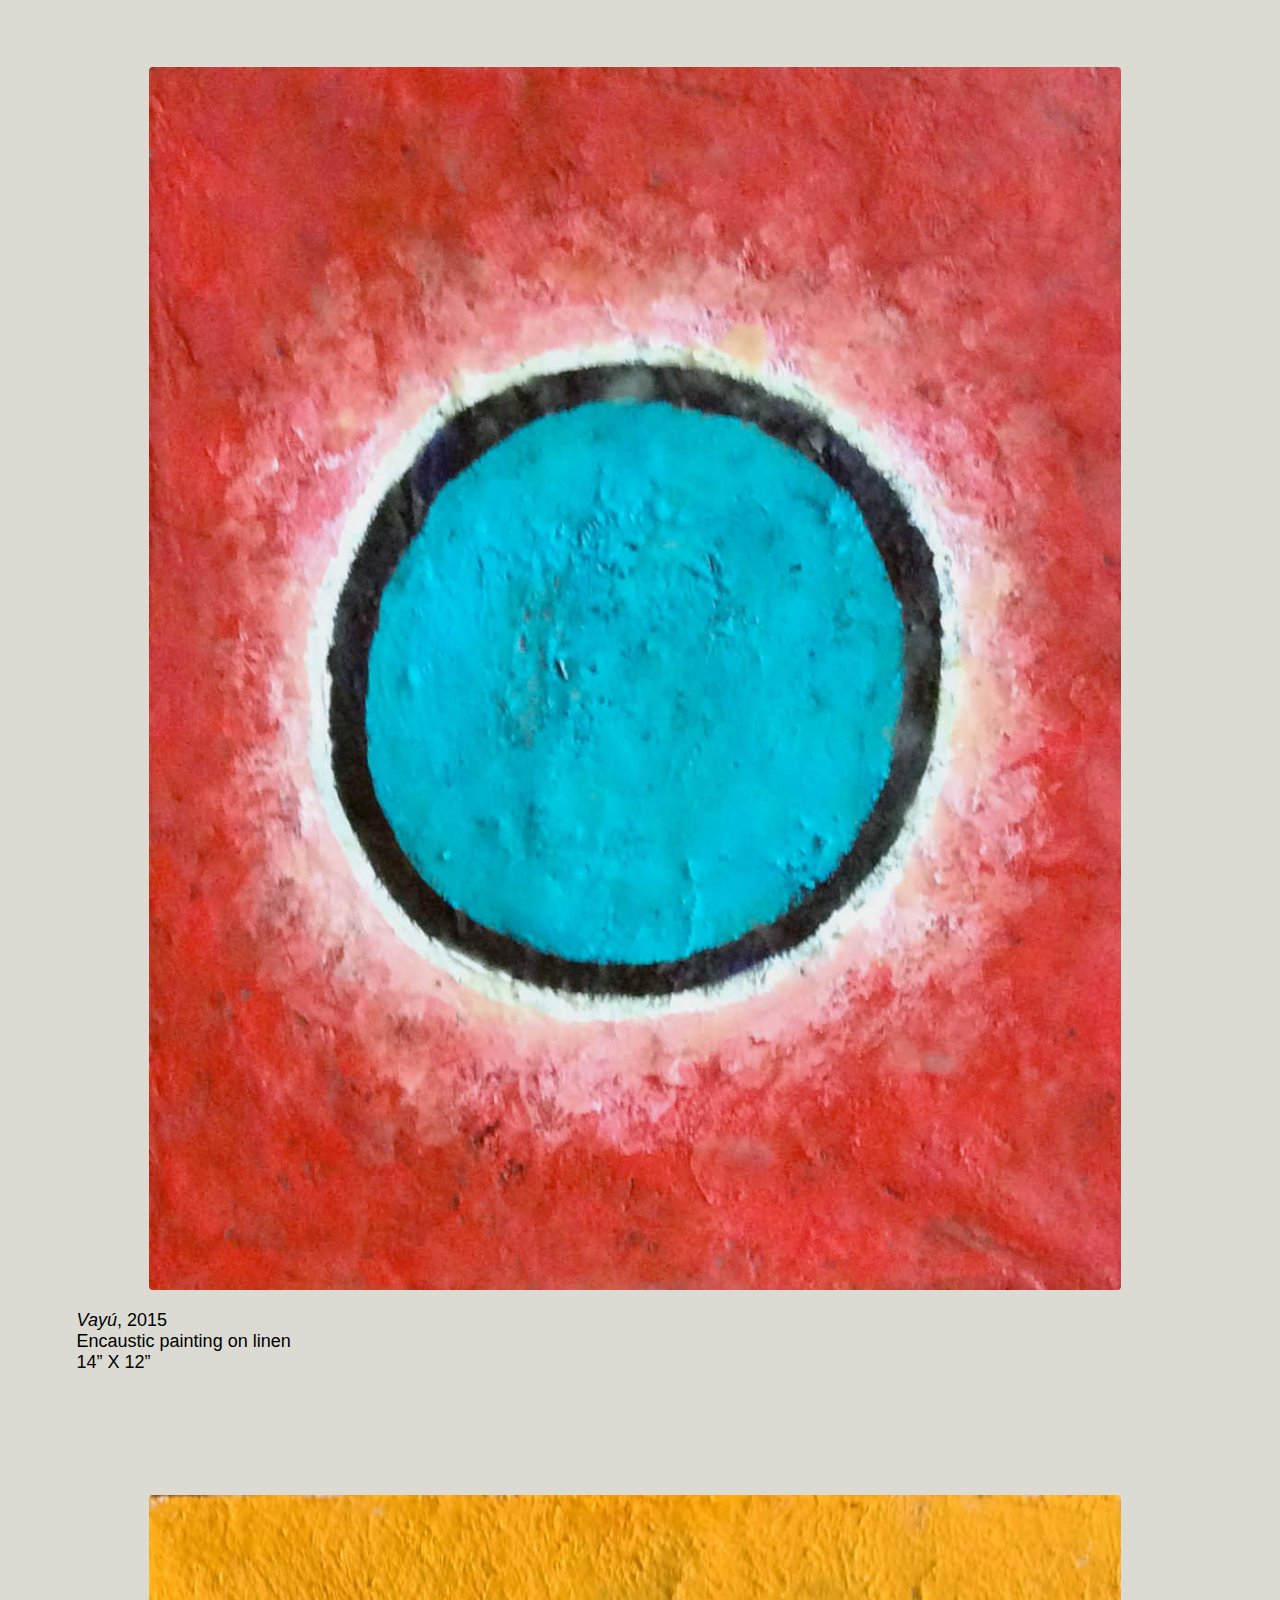
==== commit c56670f3: "update" ====
--- a/memnat_art_en.html
+++ b/memnat_art_en.html
@@ -20,11 +20,12 @@
 
 <div class="unit whole center">
   <nav>
-  <a href="memnat_stmt_en.html">Exhibition Statement</a> &nbsp;
+  <a href="memnat_intro_en.html">Foreword</a> &nbsp;
+  <a href="memnat_stmt_en.html">Statement</a> &nbsp;
   <a href="memnat_manif_en.html">Manifesto</a> &nbsp;
   <a href="memnat_clock1_en.html">Clock 1</a> &nbsp; 
   <a href="memnat_clock2_en.html">Clock 2</a> &nbsp;
-  <a href="memnat_art_en.html">List of Artworks Integrated to the Installation</a>
+  <b>List of Artworks</b>
   </nav>
 </div>
 
@@ -38,17 +39,22 @@
 <p class="p8"><b>List of Artworks Integrated to the Installation</b></p>
 </div>
 
-<div id="akash" class="unit whole center"></div>
-<div class="unit whole center"></div>
-<div class="unit whole center"></div>
-<div class="unit whole center">
-<img class="img art" src="img/Manifiesto_I_graynew_crop1_rot.jpg" />
-<div class="unit whole center"></div>
-</div>
-
-<div class="unit whole left">
-  <p class="p8">(Akash) (center)</p>
-  <p class="p8">Manifesto of an Arteologist, 2016</p>
+<div class="unit whole center"></div>
+<div class="unit whole center"></div>
+<div class="unit whole center"></div>
+<div class="unit whole center">
+<!-- <img class="img art" src="img/Manifiesto_I_graynew_crop1_rot.jpg"  /> -->
+<img class="img art" src="img/AkashSkylight.jpg" />
+<div class="unit whole center"></div>
+<img id="akash" class="img art" src="img/AkashFloor.jpg" />
+<div class="unit whole center"></div>
+<img class="img art" src="img/AkashBook.jpg" />
+<div class="unit whole center"></div>
+</div>
+
+<div class="unit whole left">
+  <p class="p8">(<i>Akash</i>) (center)</p>
+  <p class="p8"><i>Manifesto of an Arteologist</i>, 2016</p>
 <p class="p8">Floor assemblage</p>
   <p class="p8">16’ X16’ Diameter</p>
   <p class="p8"><br></p>
@@ -58,74 +64,89 @@
 <div class="unit whole center"></div>
 <div class="unit whole center"></div>
 
-<div id="vayu" class="unit whole center">
-<div class="unit whole center"></div>
-<div class="unit whole center"></div>
-<div class="unit whole center">
-<img class="img art" src="img/VayuRespirando.jpg" />
-</div>
-
-<div class="unit whole left">
-<p class="p8">(Vayú) (North)</p>
-<p class="p8">Vayú / Respirando, 2013</p>
-<p class="p8">Encaustic Painting on Linen</p>
-<p class="p8">100” X 120”</p>
-  <p class="p8"><br></p>
-  <p class="p8"><br></p>
-</div>
-<div class="unit whole center"></div>
-<div class="unit whole center"></div>
-<div class="unit whole center"></div>
-
-<div id="tejas" class="unit whole center"></div>
-<div class="unit whole center"></div>
-<div class="unit whole center"></div>
-<div class="unit whole center">
-  <img class="img art" src="img/TejasAkashicArchives.jpg" />
+<div class="unit whole center">
+<div class="unit whole center"></div>
+<div class="unit whole center"></div>
+<div class="unit whole center">
+<!-- <img class="img art" src="img/VayuRespirando.jpg" /> -->
+<img class="img art" src="img/VayuCircle.jpg" />
+<div class="unit whole center"></div>
+<img id="vayu" class="img art" src="img/VayuWall.jpg" />
+<div class="unit whole center"></div>
+</div>
+
+<div class="unit whole left">
+<p class="p8">(<i>Vayú</i>) (North)</p>
+<p class="p8"><i>Vayú / Respirando</i>, 2013</p>
+<p class="p8">Encaustic Painting on Linen</p>
+<p class="p8">100” X 120”</p>
+  <p class="p8"><br></p>
+  <p class="p8"><br></p>
+</div>
+<div class="unit whole center"></div>
+<div class="unit whole center"></div>
+<div class="unit whole center"></div>
+
+<div class="unit whole center"></div>
+<div class="unit whole center"></div>
+<div class="unit whole center"></div>
+<div class="unit whole center">
+<!-- <img class="img art" src="img/TejasAkashicArchives.jpg" /> -->
+<img class="img art" src="img/TejasCircle.jpg" />
+<div class="unit whole center"></div>
+<img id="tejas" class="img art" src="img/TejasWall.jpg" />
 <div class="unit whole center"></div>  
 </div>
 
 <div class="unit whole left">
-<p class="p8">(Tejas) (South)</p>
-<p class="p8">Akashic Archives, 2014</p>
-<p class="p8">Encaustic Painting on Linen</p>
-<p class="p8">100” X 120”</p>
-  <p class="p8"><br></p>
-  <p class="p8"><br></p>
-</div>
-<div class="unit whole center"></div>
-<div class="unit whole center"></div>
-<div class="unit whole center"></div>
-
-<div id="prithvi" class="unit whole center"></div>
-<div class="unit whole center"></div>
-<div class="unit whole center"></div>
-<div class="unit whole center">
-<img class="img art" src="img/PrithviPensamientoTaino.jpg" />
-</div>
-
-<div class="unit whole left">
-<p class="p8">(Prithvi) (East)</p>
-<p class="p8">Pensamiento Taíno, 2016</p>
-<p class="p8">Encaustic Painting on Linen</p>
-<p class="p8">100” X 120”</p>
-  <p class="p8"><br></p>
-  <p class="p8"><br></p>
-</div>
-<div class="unit whole center"></div>
-<div class="unit whole center"></div>
-<div class="unit whole center"></div>
-
-<div id="apas" class="unit whole center"></div>
-<div class="unit whole center"></div>
-<div class="unit whole center"></div>
-<div class="unit whole center">
-<img class="img art" src="img/ApasPointOfOrigin.jpg" />
-</div>
-
-<div class="unit whole left">
-<p class="p8">(Apas) (West)</p>
-<p class="p8">Point of Origin, 2010</p>
+<p class="p8">(<i>Tejas</i>) (South)</p>
+<p class="p8"><i>Akashic Archives</i>, 2014</p>
+<p class="p8">Encaustic Painting on Linen</p>
+<p class="p8">100” X 120”</p>
+  <p class="p8"><br></p>
+  <p class="p8"><br></p>
+</div>
+<div class="unit whole center"></div>
+<div class="unit whole center"></div>
+<div class="unit whole center"></div>
+
+<div class="unit whole center"></div>
+<div class="unit whole center"></div>
+<div class="unit whole center"></div>
+<div class="unit whole center">
+<!-- <img class="img art" src="img/PrithviPensamientoTaino.jpg" /> -->
+<img class="img art" src="img/PrithviCircle.jpg" />
+<div class="unit whole center"></div>
+<img id="prithvi" class="img art" src="img/PrithviWall.jpg" />
+<div class="unit whole center"></div>
+</div>
+
+<div class="unit whole left">
+<p class="p8">(<i>Prithvi</i>) (East)</p>
+<p class="p8"><i>Pensamiento Taíno</i>, 2016</p>
+<p class="p8">Encaustic Painting on Linen</p>
+<p class="p8">100” X 120”</p>
+  <p class="p8"><br></p>
+  <p class="p8"><br></p>
+</div>
+<div class="unit whole center"></div>
+<div class="unit whole center"></div>
+<div class="unit whole center"></div>
+
+<div class="unit whole center"></div>
+<div class="unit whole center"></div>
+<div class="unit whole center"></div>
+<div class="unit whole center">
+<!-- <img class="img art" src="img/ApasPointOfOrigin.jpg" /> -->
+<img class="img art" src="img/ApasCircle.jpg" />
+<div class="unit whole center"></div>
+<img id="apas" class="img art" src="img/ApasWall.jpg" />
+<div class="unit whole center"></div>
+</div>
+
+<div class="unit whole left">
+<p class="p8">(<i>Apas</i>) (West)</p>
+<p class="p8"><i>Point of Origin</i>, 2010</p>
 <p class="p8">Encaustic Painting on Linen</p>
 <p class="p8">100” X 120”</p>
   <p class="p8"><br></p>
@@ -145,7 +166,7 @@
 </div>
 
 <div class="unit whole left">
-<p class="p8">Akash, 2015</p>
+<p class="p8"><i>Akash</i>, 2015</p>
 <p class="p8">Encaustic painting on linen</p>
 <p class="p8">14” X 12”</p>
   <p class="p8"><br></p>
@@ -160,7 +181,7 @@
 </div>
 
 <div class="unit whole left">
-<p class="p8">Vayú, 2015</p>
+<p class="p8"><i>Vayú</i>, 2015</p>
 <p class="p8">Encaustic painting on linen</p>
 <p class="p8">14” X 12”</p>
   <p class="p8"><br></p>
@@ -175,7 +196,7 @@
 </div>
 
 <div class="unit whole left">
-<p class="p8">Tejas, 2015</p>
+<p class="p8"><i>Tejas</i>, 2015</p>
 <p class="p8">Encaustic painting on linen</p>
 <p class="p8">14” X 12”</p>
   <p class="p8"><br></p>
@@ -190,7 +211,7 @@
 </div>
 
 <div class="unit whole left">
-<p class="p8">Prithvi, 2015</p>
+<p class="p8"><i>Prithvi</i>, 2015</p>
 <p class="p8">Encaustic painting on linen</p>
 <p class="p8">14” X 12”</p>
   <p class="p8"><br></p>
@@ -205,7 +226,7 @@
 </div>
 
 <div class="unit whole left">
-<p class="p8">Apas, 2015</p>
+<p class="p8"><i>Apas</i>, 2015</p>
 <p class="p8">Encaustic painting on linen</p>
 <p class="p8">14” X 12”</p>
   <p class="p8"><br></p>
@@ -217,11 +238,12 @@
 
 <div class="unit whole center">
   <nav>
-  <a href="memnat_stmt_en.html">Exhibition Statement</a> &nbsp;
+  <a href="memnat_intro_en.html">Foreword</a> &nbsp;
+  <a href="memnat_stmt_en.html">Statement</a> &nbsp;
   <a href="memnat_manif_en.html">Manifesto</a> &nbsp;
   <a href="memnat_clock1_en.html">Clock 1</a> &nbsp; 
   <a href="memnat_clock2_en.html">Clock 2</a> &nbsp;
-  <a href="memnat_art_en.html">List of Artworks Integrated to the Installation</a>
+  <b>List of Artworks</b>
   </nav>
 </div>
 
--- a/css/memnat.css
+++ b/css/memnat.css
@@ -3,7 +3,7 @@
     box-sizing: content-box;
     background-color: rgba(219, 219, 211, 1.0);
     font-family: "Calibri", "Trebuchet MS", "Verdana", "Arial", "Helvetica", sans-serif;
-    font-size: 14px;
+    font-size: 18px;
 }
 
 img {
@@ -47,7 +47,11 @@
 }
 
 .minor {
-    width: 40%;
+    width: 100%;
+    display: block;
+    margin: auto;
+    -webkit-transition: opacity 5s;
+    transition: opacity 5s;
 }
 
 .center {
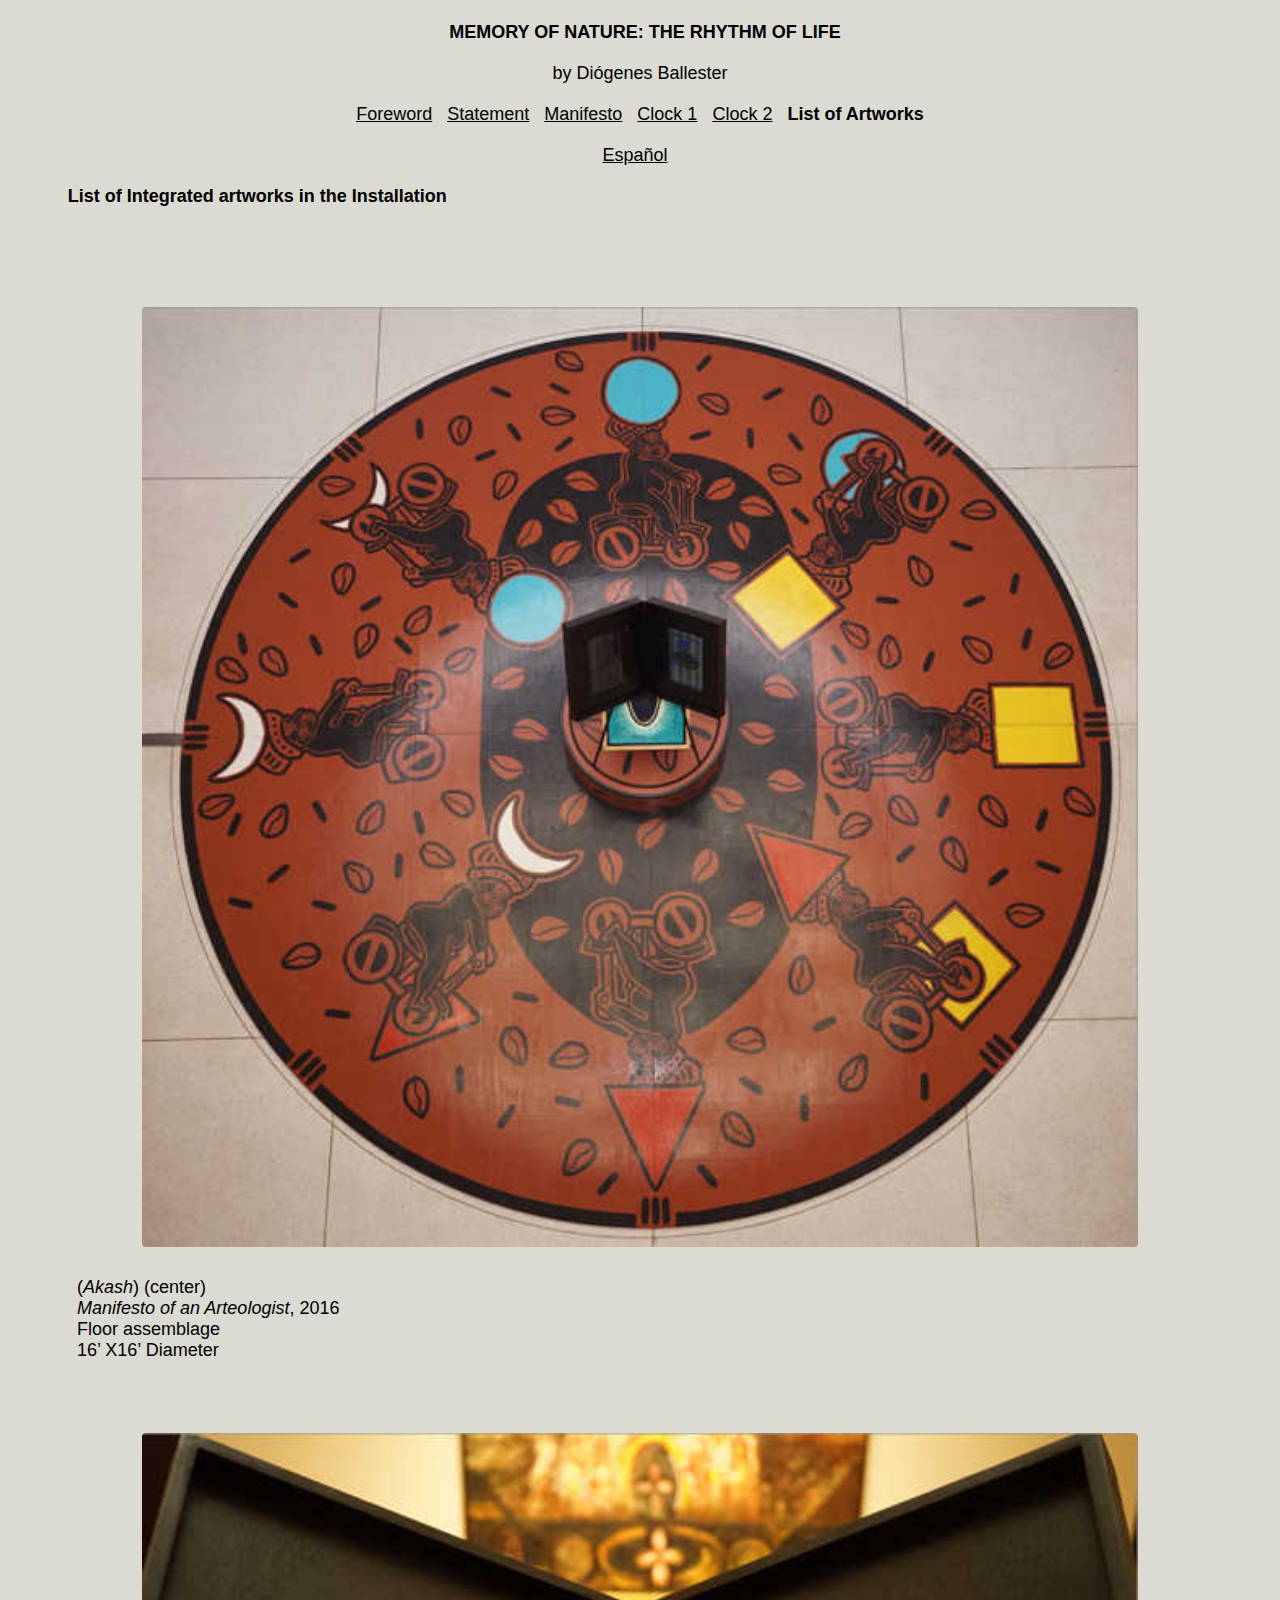
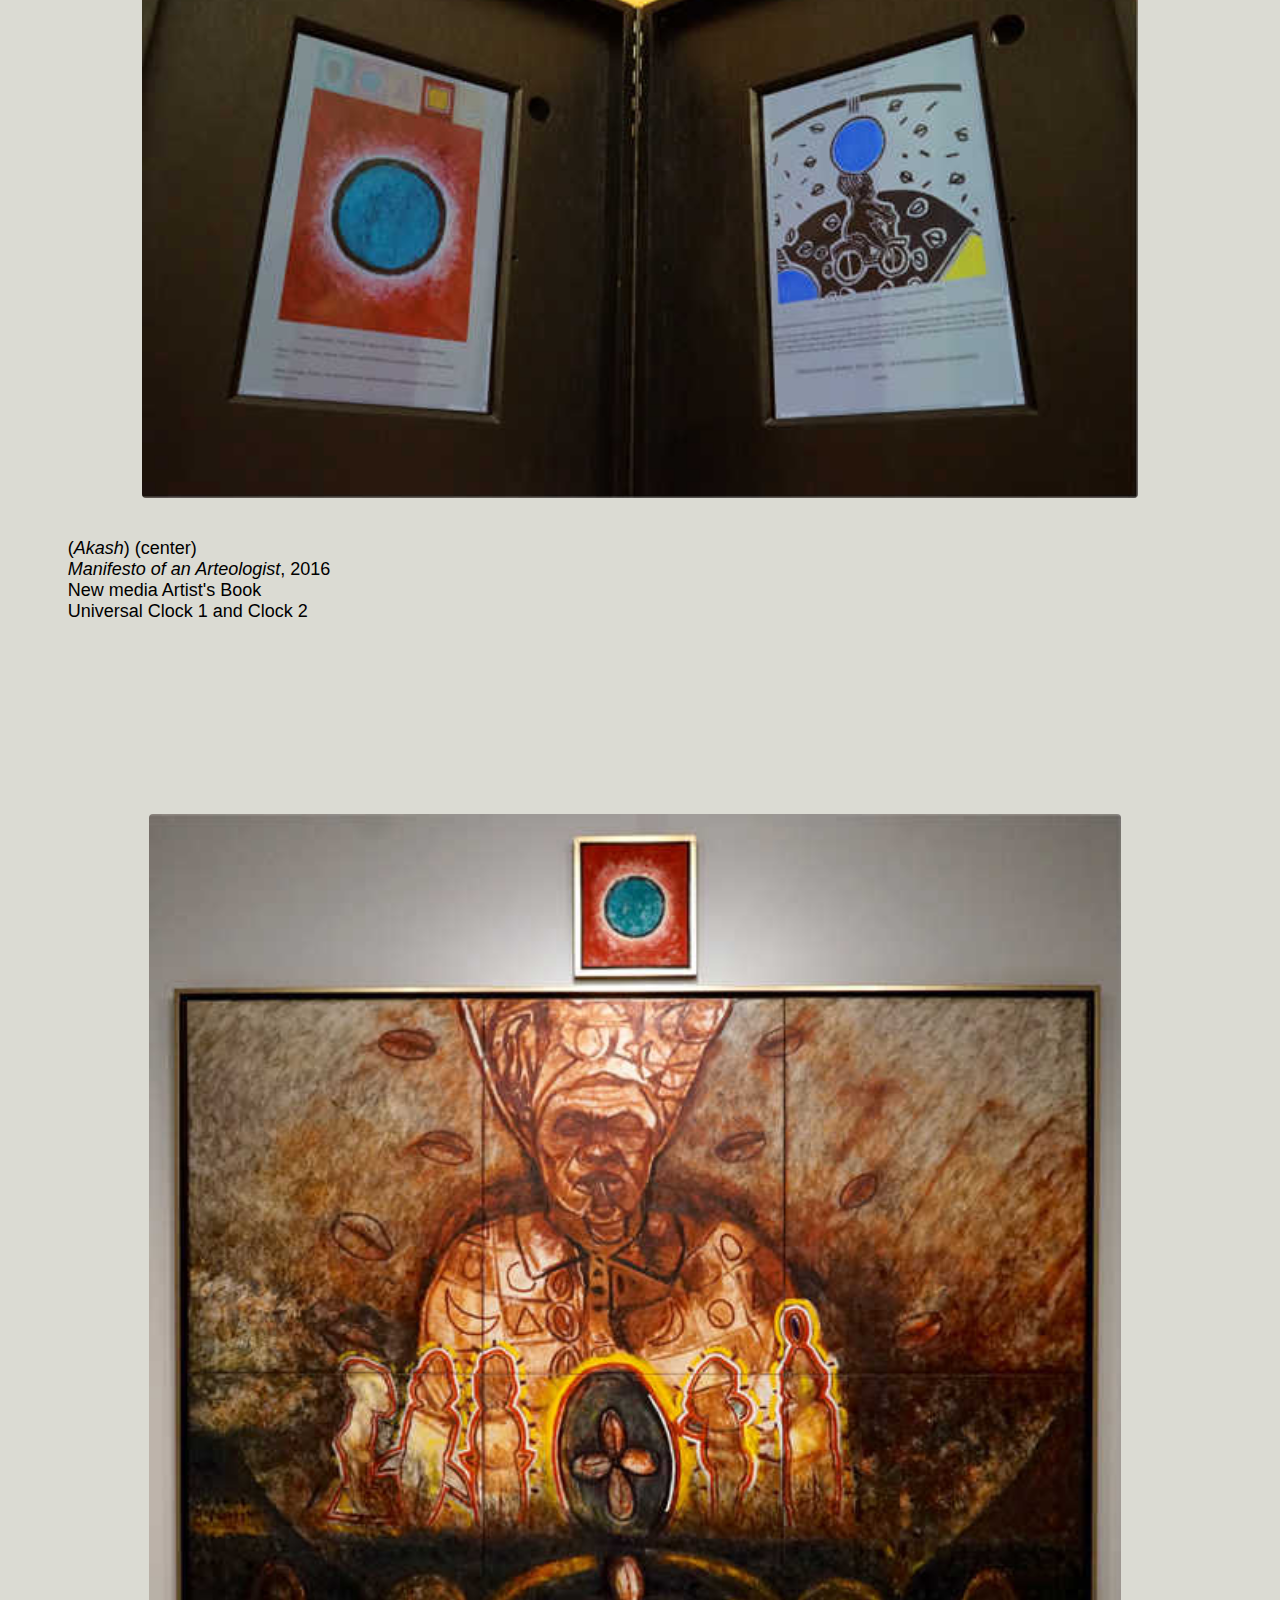
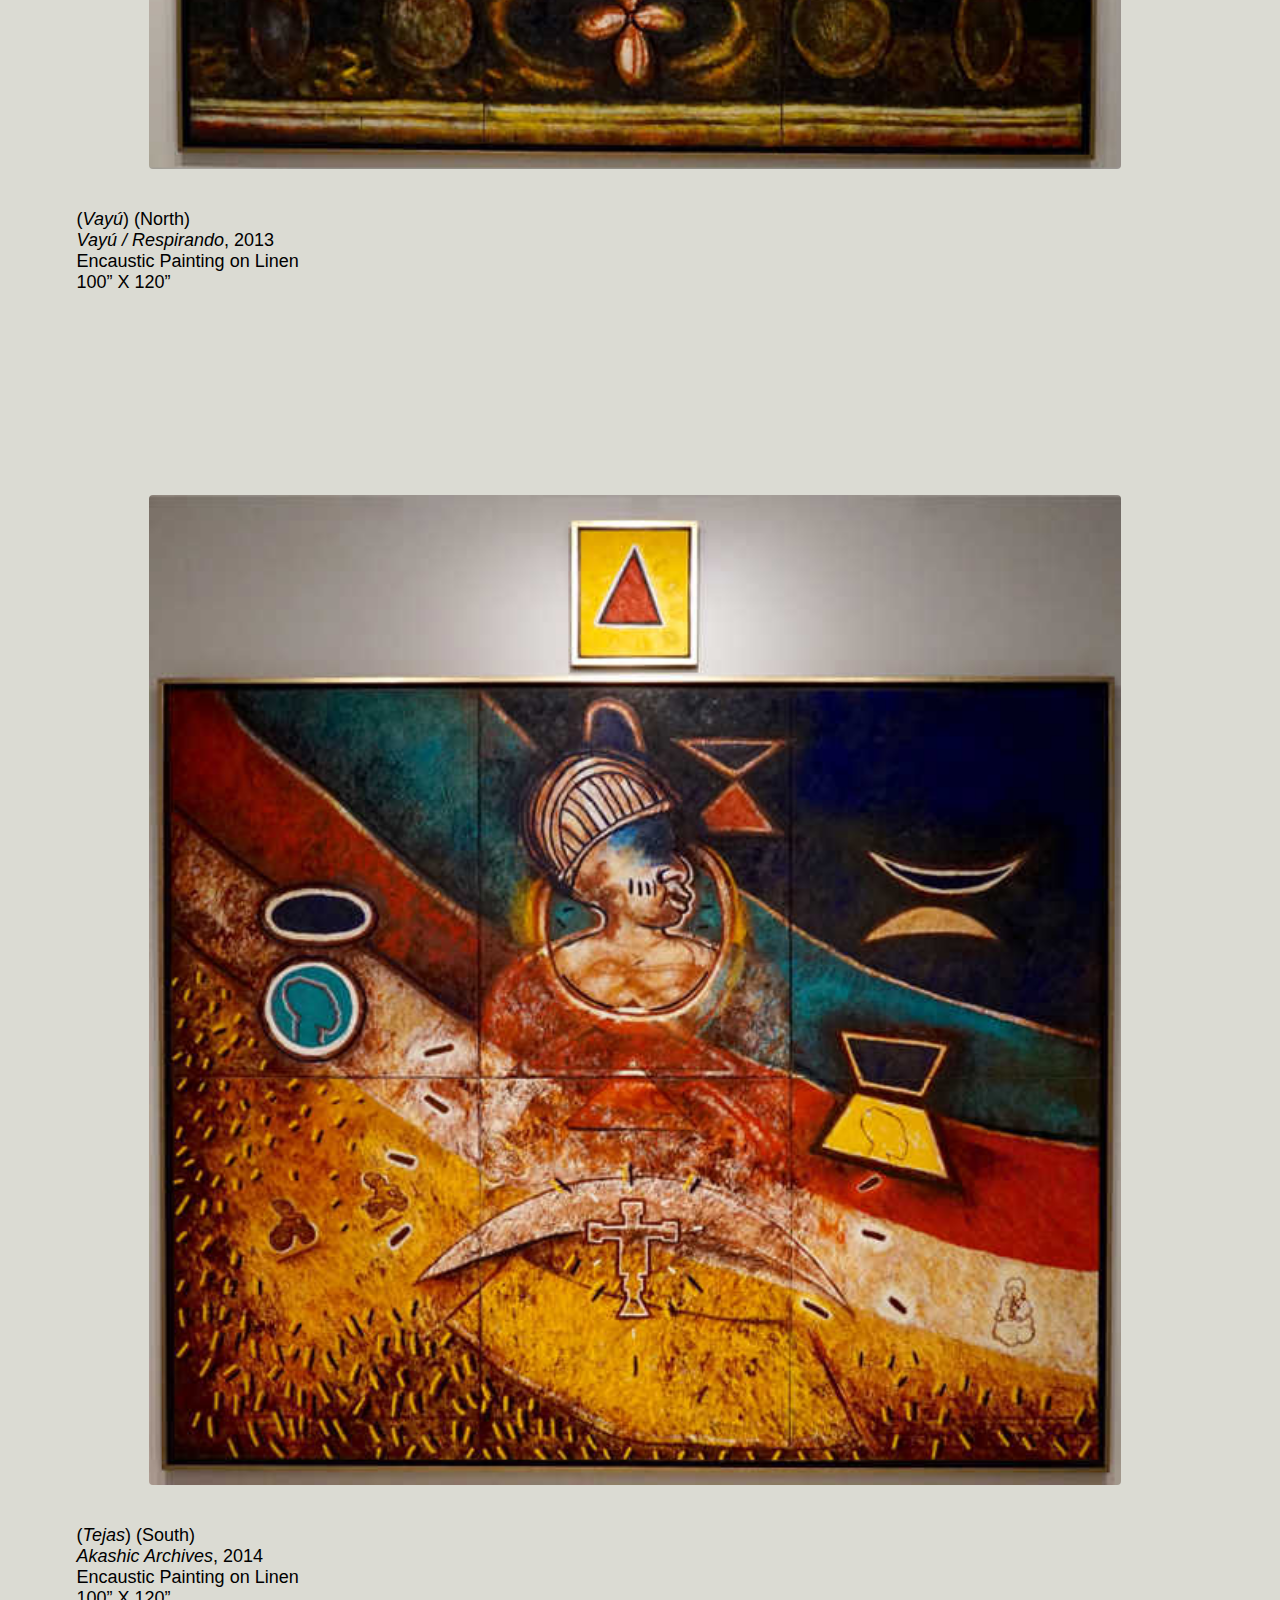
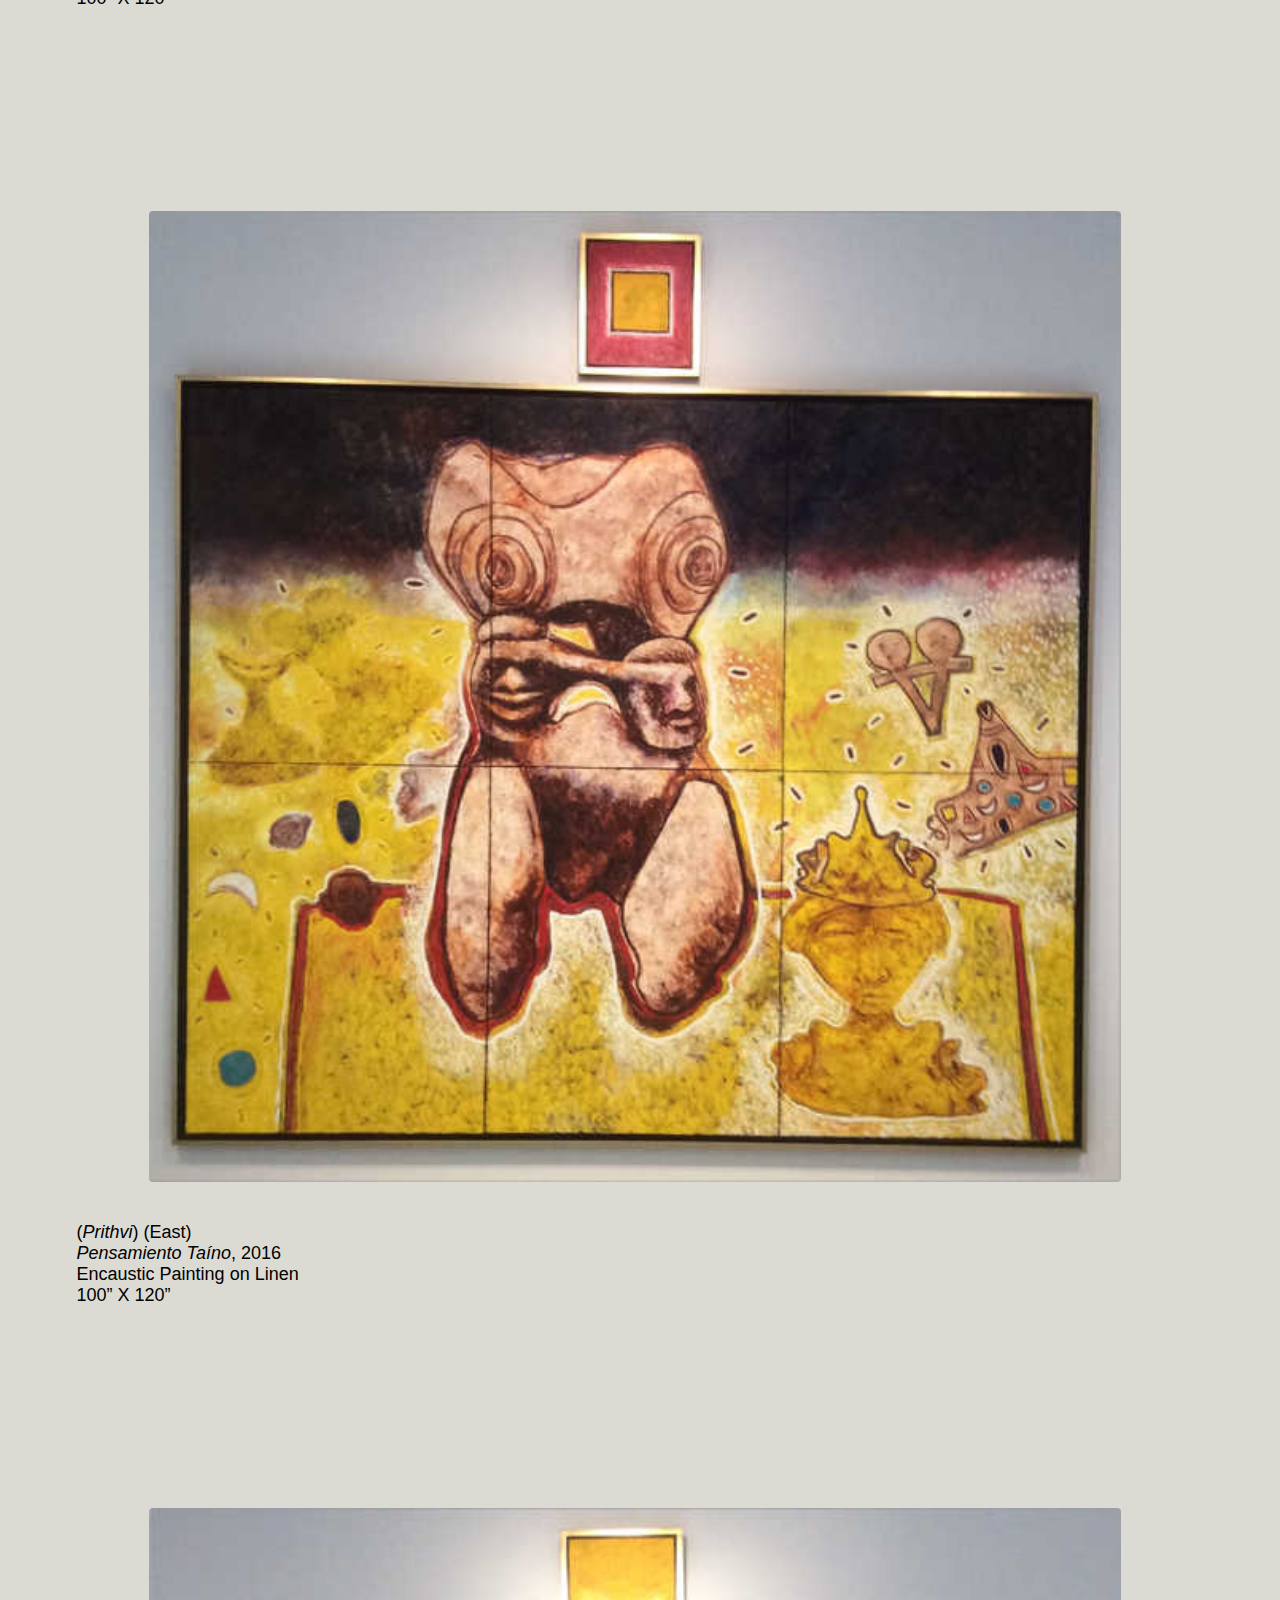
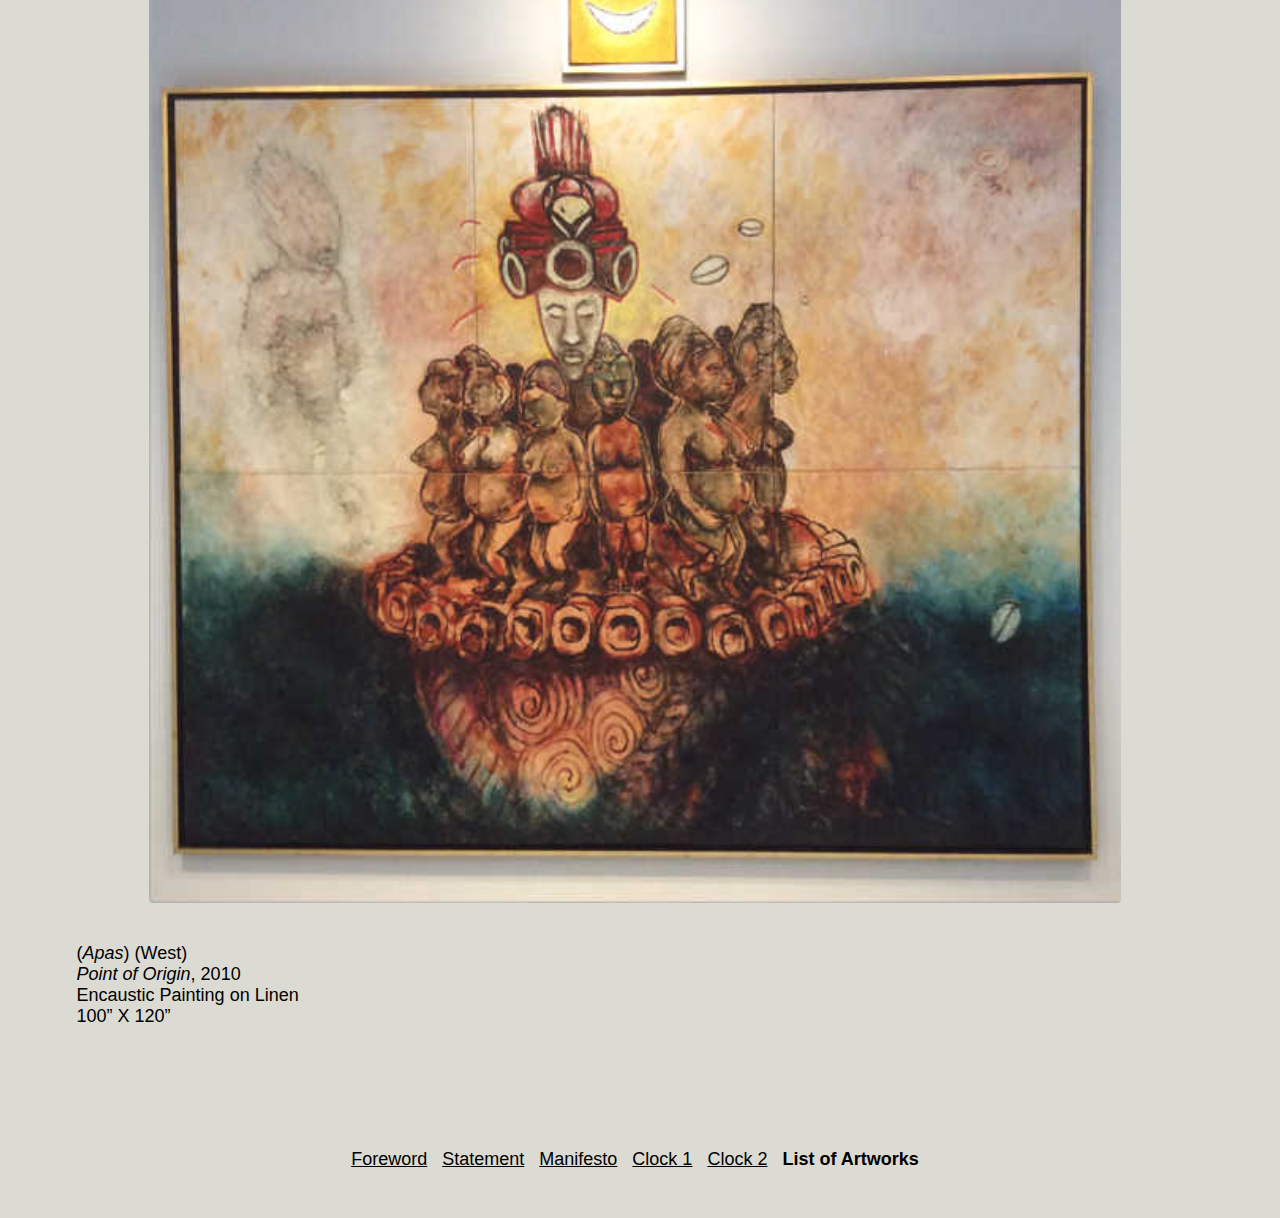
==== commit fdcebaaa: "new text and images" ====
--- a/memnat_art_en.html
+++ b/memnat_art_en.html
@@ -36,22 +36,19 @@
 </div>
 
 <div class="unit whole left">
-<p class="p8"><b>List of Artworks Integrated to the Installation</b></p>
+<p class="p8"><b>List of Integrated artworks in the Installation</b></p>
 </div>
 
 <div class="unit whole center"></div>
 <div class="unit whole center"></div>
 <div class="unit whole center"></div>
 <div class="unit whole center">
-<!-- <img class="img art" src="img/Manifiesto_I_graynew_crop1_rot.jpg"  /> -->
-<img class="img art" src="img/AkashSkylight.jpg" />
+<!-- <img class="img art" src="img/Manifiesto_I_graynew_crop1_rot.jpg"
+  /> -->
+<!-- <img class="img art" src="img/AkashSkylight.jpg" /> -->
 <div class="unit whole center"></div>
-<img id="akash" class="img art" src="img/AkashFloor.jpg" />
+<img id="akash" class="img art" src="img/AkashFloorNew.jpg" />
 <div class="unit whole center"></div>
-<img class="img art" src="img/AkashBook.jpg" />
-<div class="unit whole center"></div>
-</div>
-
 <div class="unit whole left">
   <p class="p8">(<i>Akash</i>) (center)</p>
   <p class="p8"><i>Manifesto of an Arteologist</i>, 2016</p>
@@ -61,6 +58,19 @@
   <p class="p8"><br></p>
 </div>
 <div class="unit whole center"></div>
+<img class="img art" src="img/AkashBookNew.jpg" />
+<div class="unit whole center"></div>
+</div>
+<div class="unit whole left">
+  <p class="p8">(<i>Akash</i>) (center)</p>
+  <p class="p8"><i>Manifesto of an Arteologist</i>, 2016</p>
+<p class="p8">New media Artist's Book</p>
+  <p class="p8">Universal Clock 1 and Clock 2</p>
+  <p class="p8"><br></p>
+  <p class="p8"><br></p>
+</div>
+
+<div class="unit whole center"></div>
 <div class="unit whole center"></div>
 <div class="unit whole center"></div>
 
@@ -69,9 +79,9 @@
 <div class="unit whole center"></div>
 <div class="unit whole center">
 <!-- <img class="img art" src="img/VayuRespirando.jpg" /> -->
-<img class="img art" src="img/VayuCircle.jpg" />
+<!-- <img class="img art" src="img/VayuCircle.jpg" /> -->
 <div class="unit whole center"></div>
-<img id="vayu" class="img art" src="img/VayuWall.jpg" />
+<img id="vayu" class="img art" src="img/VayuWallNew.jpg" />
 <div class="unit whole center"></div>
 </div>
 
@@ -92,9 +102,9 @@
 <div class="unit whole center"></div>
 <div class="unit whole center">
 <!-- <img class="img art" src="img/TejasAkashicArchives.jpg" /> -->
-<img class="img art" src="img/TejasCircle.jpg" />
+<!-- <img class="img art" src="img/TejasCircle.jpg" /> -->
 <div class="unit whole center"></div>
-<img id="tejas" class="img art" src="img/TejasWall.jpg" />
+<img id="tejas" class="img art" src="img/TejasWallNew.jpg" />
 <div class="unit whole center"></div>  
 </div>
 
@@ -115,7 +125,7 @@
 <div class="unit whole center"></div>
 <div class="unit whole center">
 <!-- <img class="img art" src="img/PrithviPensamientoTaino.jpg" /> -->
-<img class="img art" src="img/PrithviCircle.jpg" />
+<!-- <img class="img art" src="img/PrithviCircle.jpg" /> -->
 <div class="unit whole center"></div>
 <img id="prithvi" class="img art" src="img/PrithviWall.jpg" />
 <div class="unit whole center"></div>
@@ -138,9 +148,9 @@
 <div class="unit whole center"></div>
 <div class="unit whole center">
 <!-- <img class="img art" src="img/ApasPointOfOrigin.jpg" /> -->
-<img class="img art" src="img/ApasCircle.jpg" />
+<!-- <img class="img art" src="img/ApasCircle.jpg" /> -->
 <div class="unit whole center"></div>
-<img id="apas" class="img art" src="img/ApasWall.jpg" />
+<img id="apas" class="img art" src="img/ApasWallNew.jpg" />
 <div class="unit whole center"></div>
 </div>
 
@@ -156,85 +166,6 @@
 <div class="unit whole center"></div>
 <div class="unit whole center"></div>
 
-<div class="unit whole left">
-<p class="p8"><b>Small Paintings</b></p>
-</div>
-
-<div class="unit whole center"></div>
-<div class="unit whole center">
-<img class="img art" src="img/Akash.jpg" />
-</div>
-
-<div class="unit whole left">
-<p class="p8"><i>Akash</i>, 2015</p>
-<p class="p8">Encaustic painting on linen</p>
-<p class="p8">14” X 12”</p>
-  <p class="p8"><br></p>
-  <p class="p8"><br></p>
-</div>
-<div class="unit whole center"></div>
-<div class="unit whole center"></div>
-<div class="unit whole center"></div>
-
-<div class="unit whole center">
-<img class="img art" src="img/vayuRecrop.jpg" />
-</div>
-
-<div class="unit whole left">
-<p class="p8"><i>Vayú</i>, 2015</p>
-<p class="p8">Encaustic painting on linen</p>
-<p class="p8">14” X 12”</p>
-  <p class="p8"><br></p>
-  <p class="p8"><br></p>
-</div>
-<div class="unit whole center"></div>
-<div class="unit whole center"></div>
-<div class="unit whole center"></div>
-
-<div class="unit whole center">
-<img class="img art" src="img/tejas.jpg" />
-</div>
-
-<div class="unit whole left">
-<p class="p8"><i>Tejas</i>, 2015</p>
-<p class="p8">Encaustic painting on linen</p>
-<p class="p8">14” X 12”</p>
-  <p class="p8"><br></p>
-  <p class="p8"><br></p>
-</div>
-<div class="unit whole center"></div>
-<div class="unit whole center"></div>
-<div class="unit whole center"></div>
-
-<div class="unit whole center">
-<img class="img art" src="img/prithvi.jpg" />
-</div>
-
-<div class="unit whole left">
-<p class="p8"><i>Prithvi</i>, 2015</p>
-<p class="p8">Encaustic painting on linen</p>
-<p class="p8">14” X 12”</p>
-  <p class="p8"><br></p>
-  <p class="p8"><br></p>
-</div>
-<div class="unit whole center"></div>
-<div class="unit whole center"></div>
-<div class="unit whole center"></div>
-
-<div class="unit whole center">
-<img class="img art" src="img/apas.jpg" />
-</div>
-
-<div class="unit whole left">
-<p class="p8"><i>Apas</i>, 2015</p>
-<p class="p8">Encaustic painting on linen</p>
-<p class="p8">14” X 12”</p>
-  <p class="p8"><br></p>
-  <p class="p8"><br></p>
-</div>
-<div class="unit whole center"></div>
-<div class="unit whole center"></div>
-<div class="unit whole center"></div>
 
 <div class="unit whole center">
   <nav>
@@ -247,6 +178,8 @@
   </nav>
 </div>
 
+<div class="unit whole center"></div>
+  <p class="p8"><br></p>
 
 
 </div>
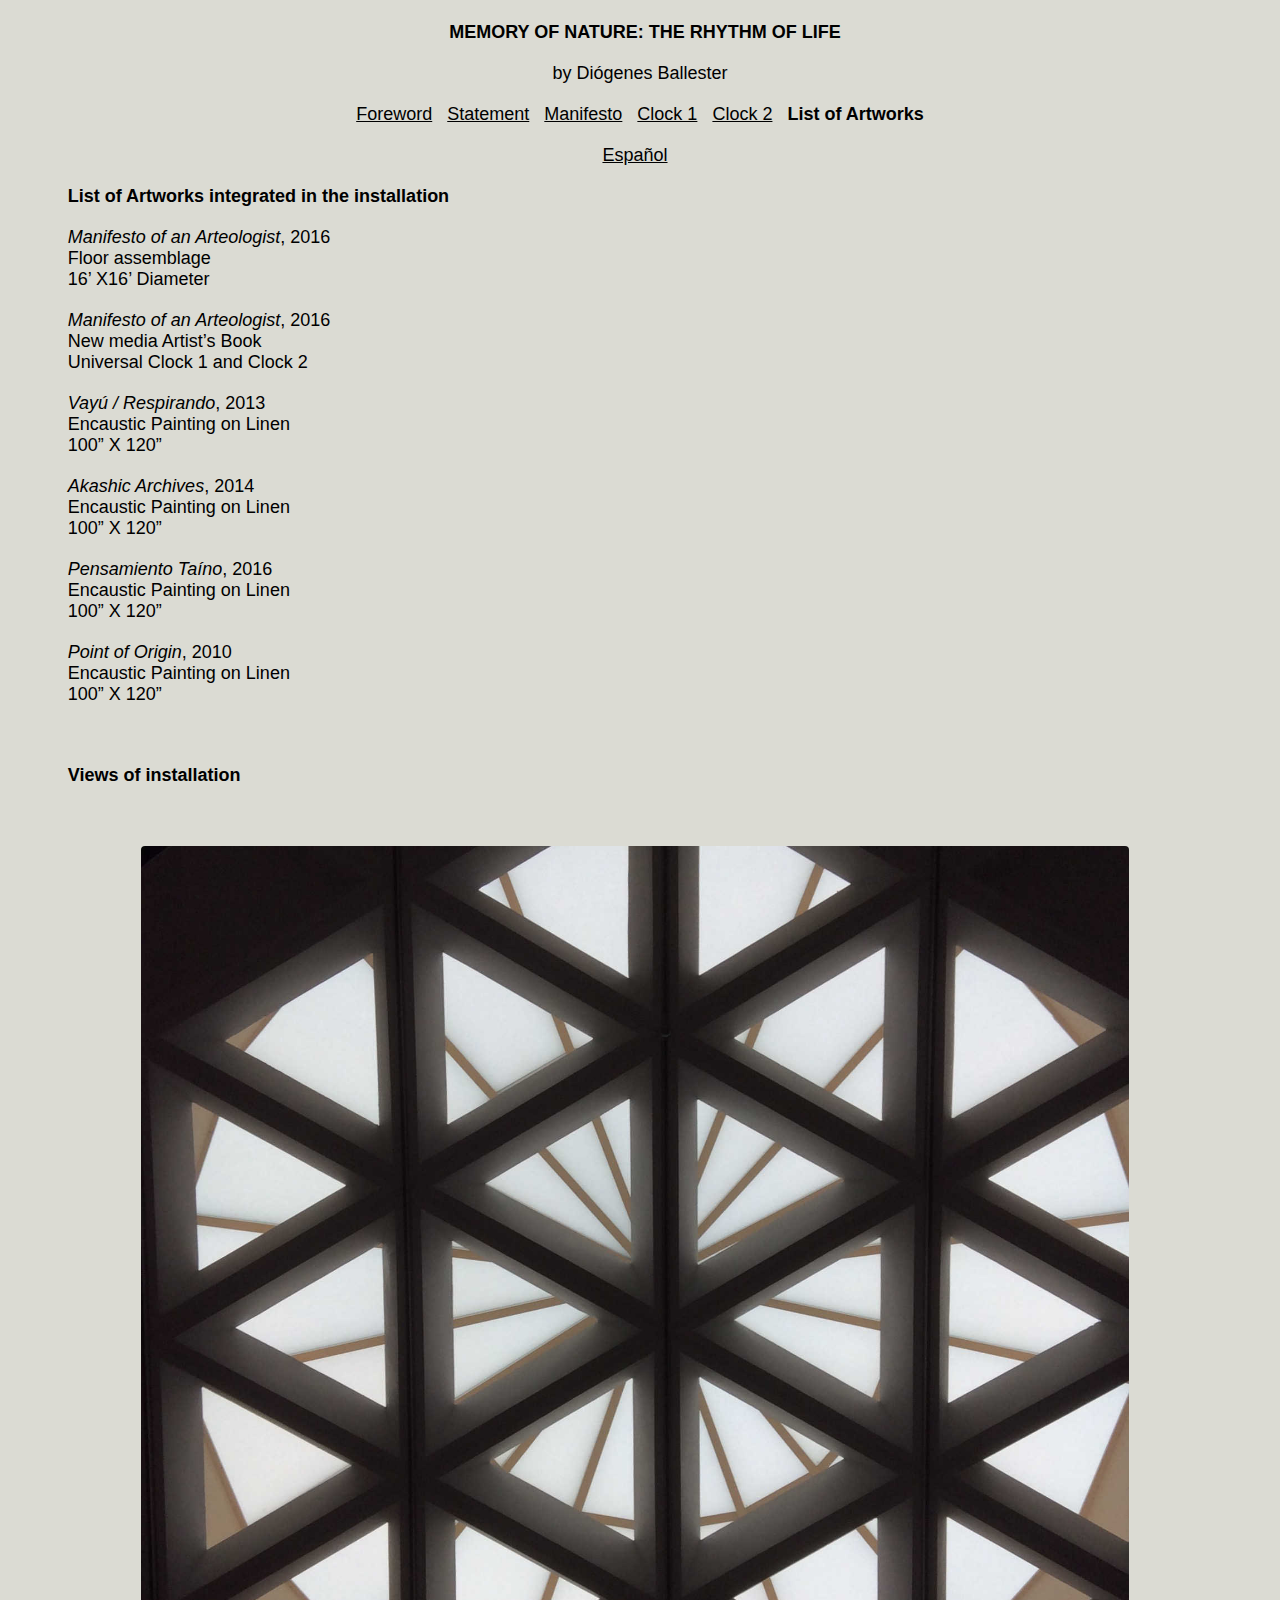
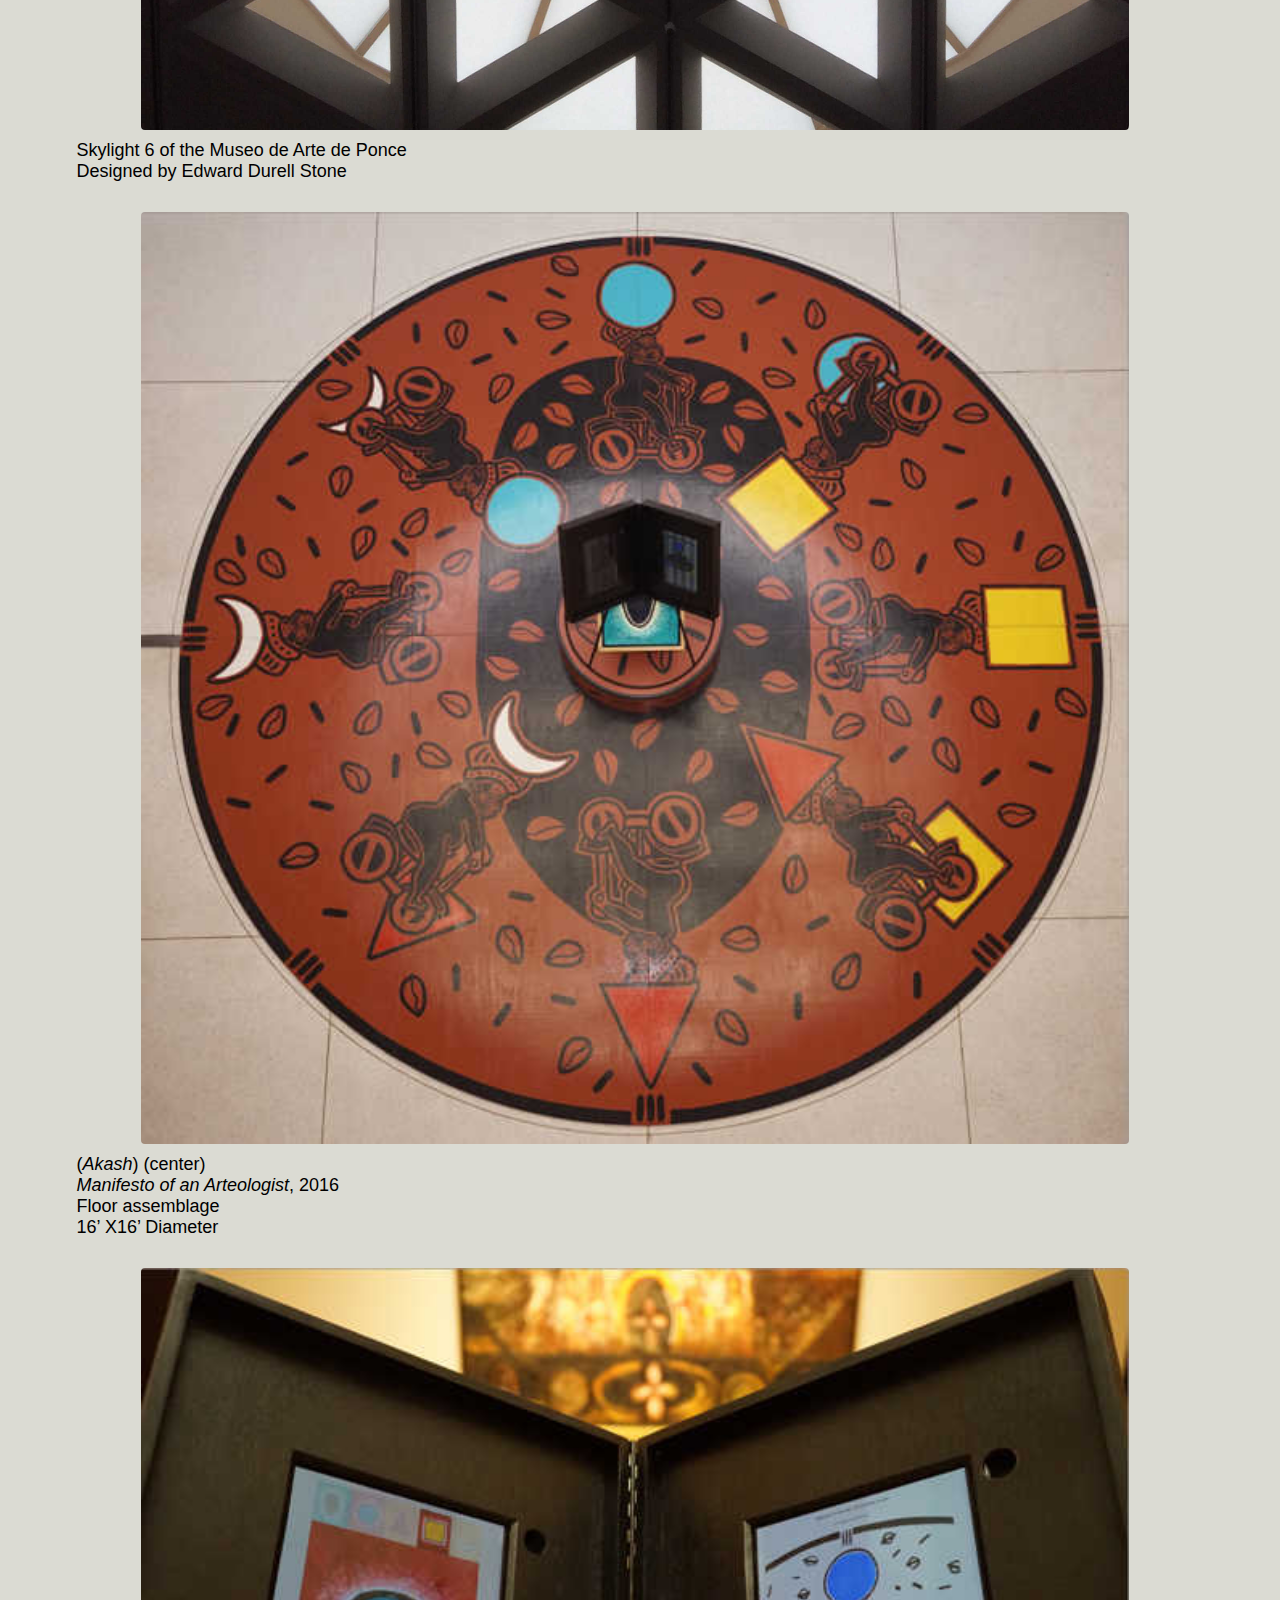
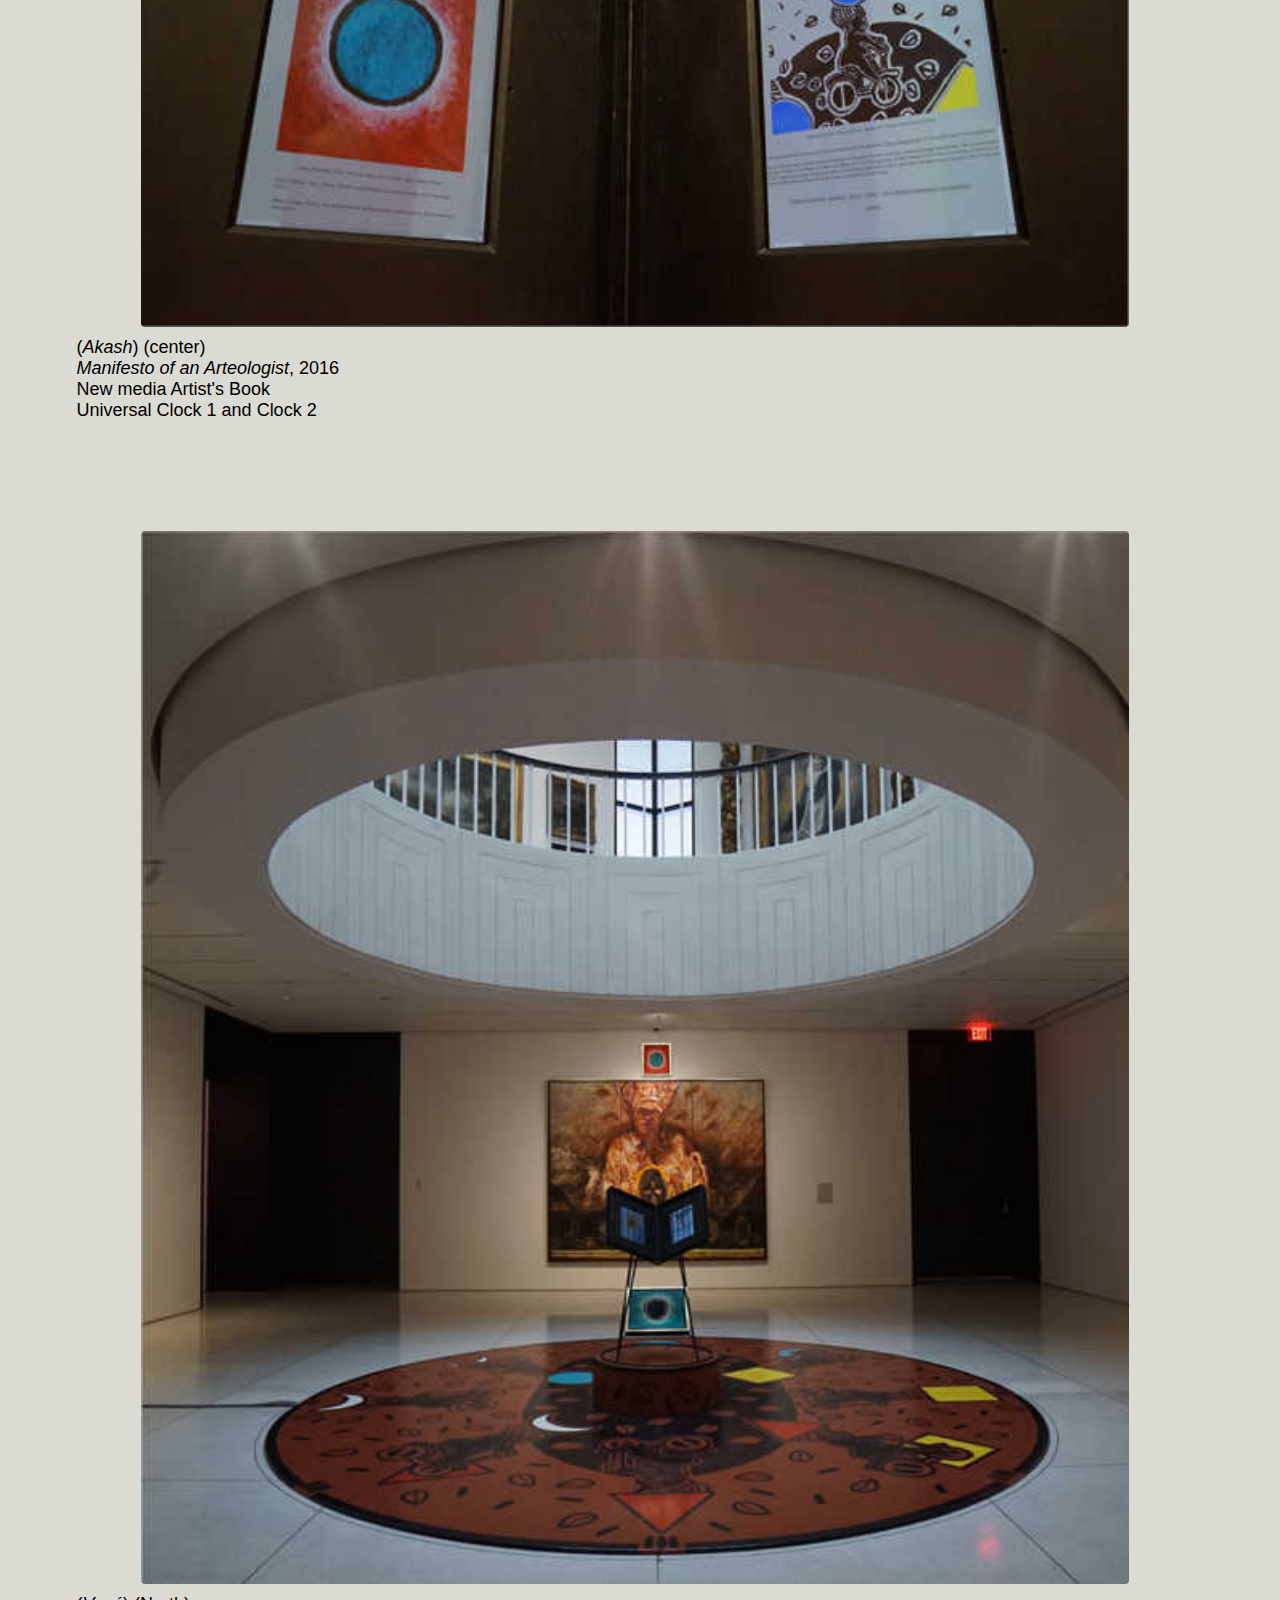
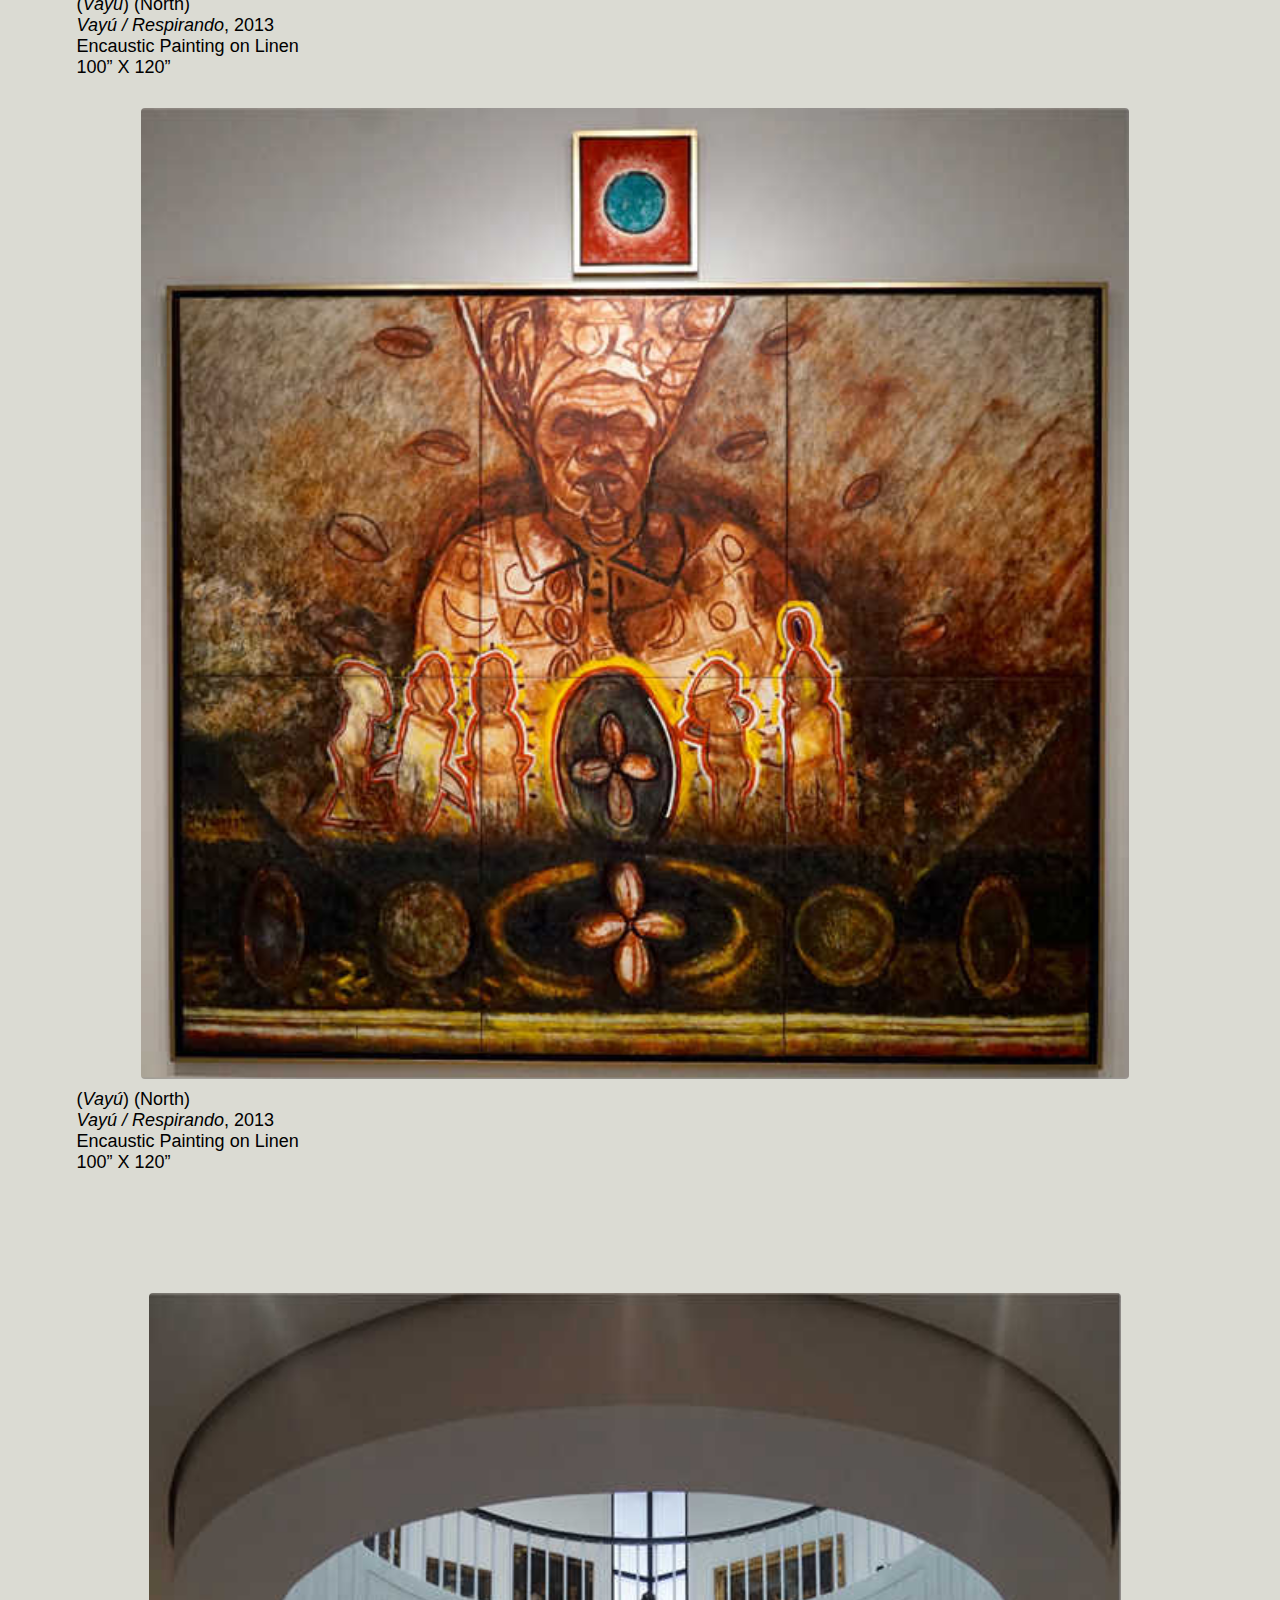
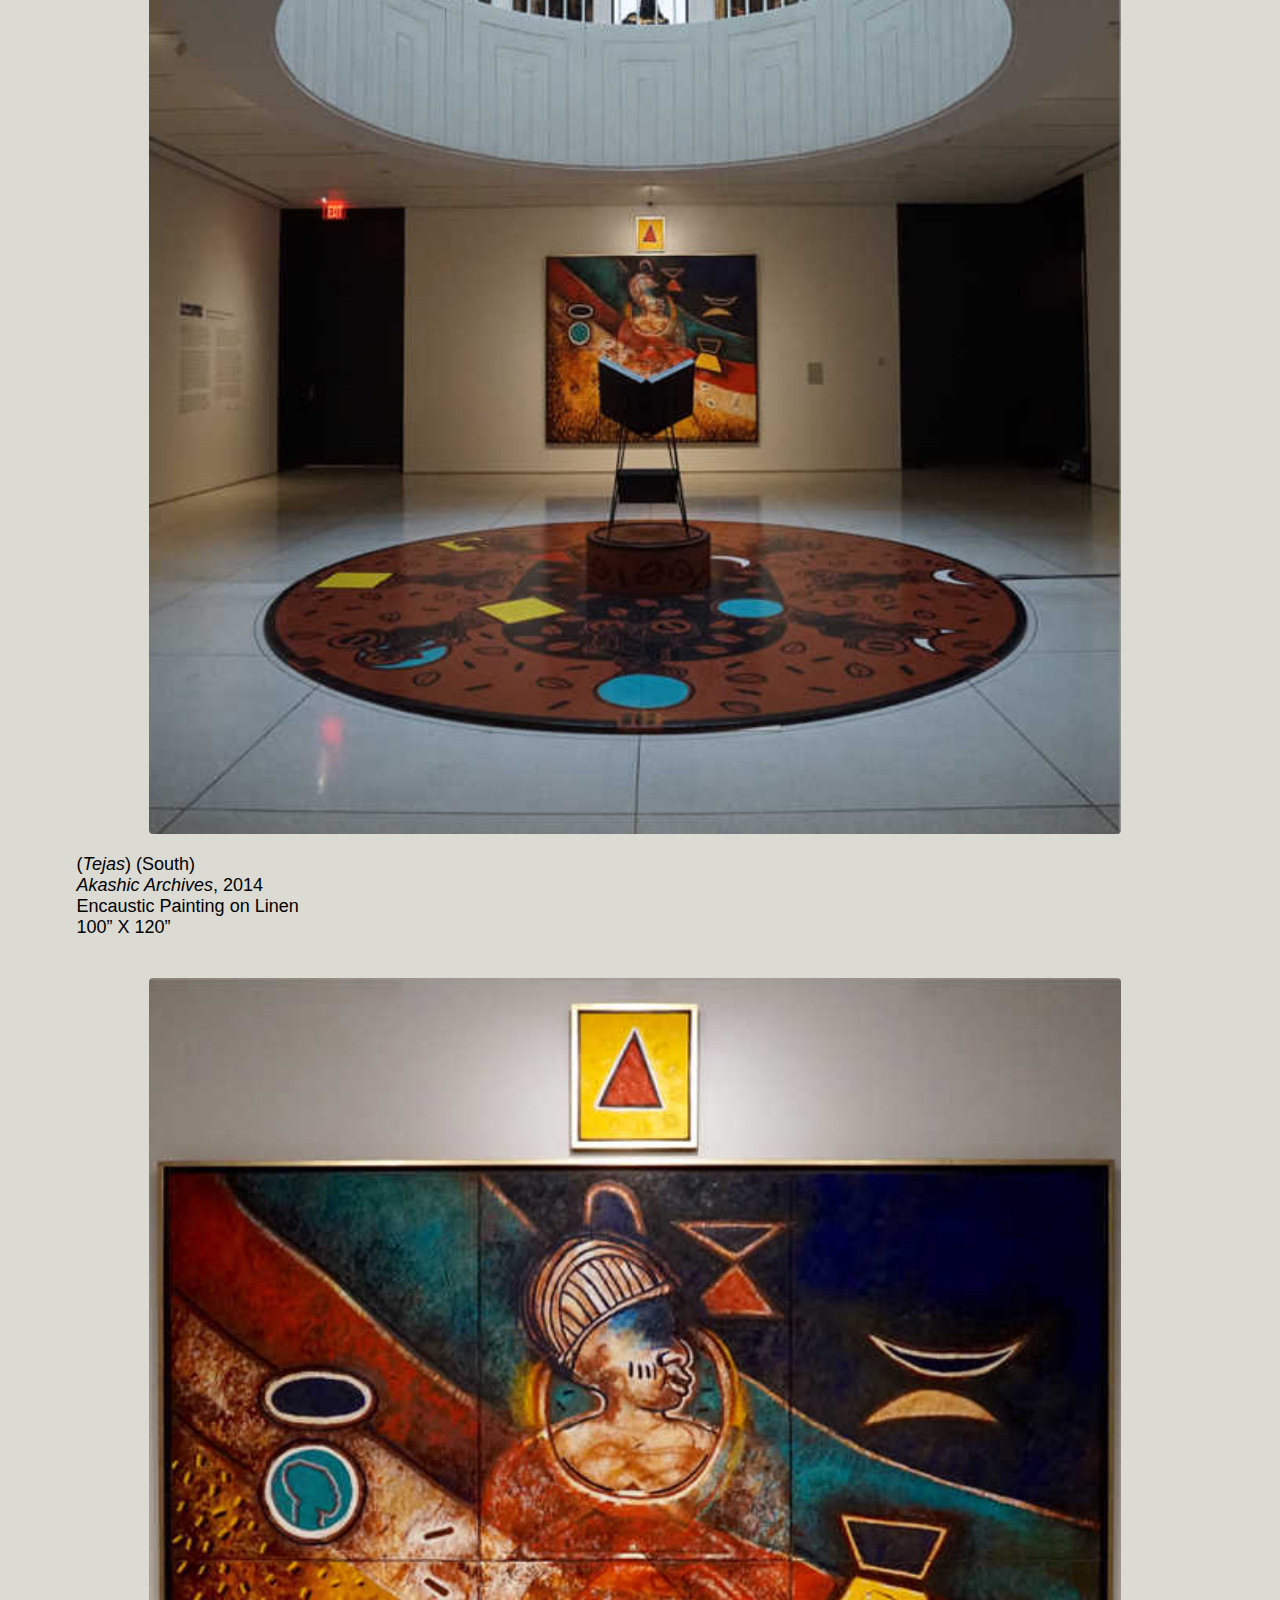
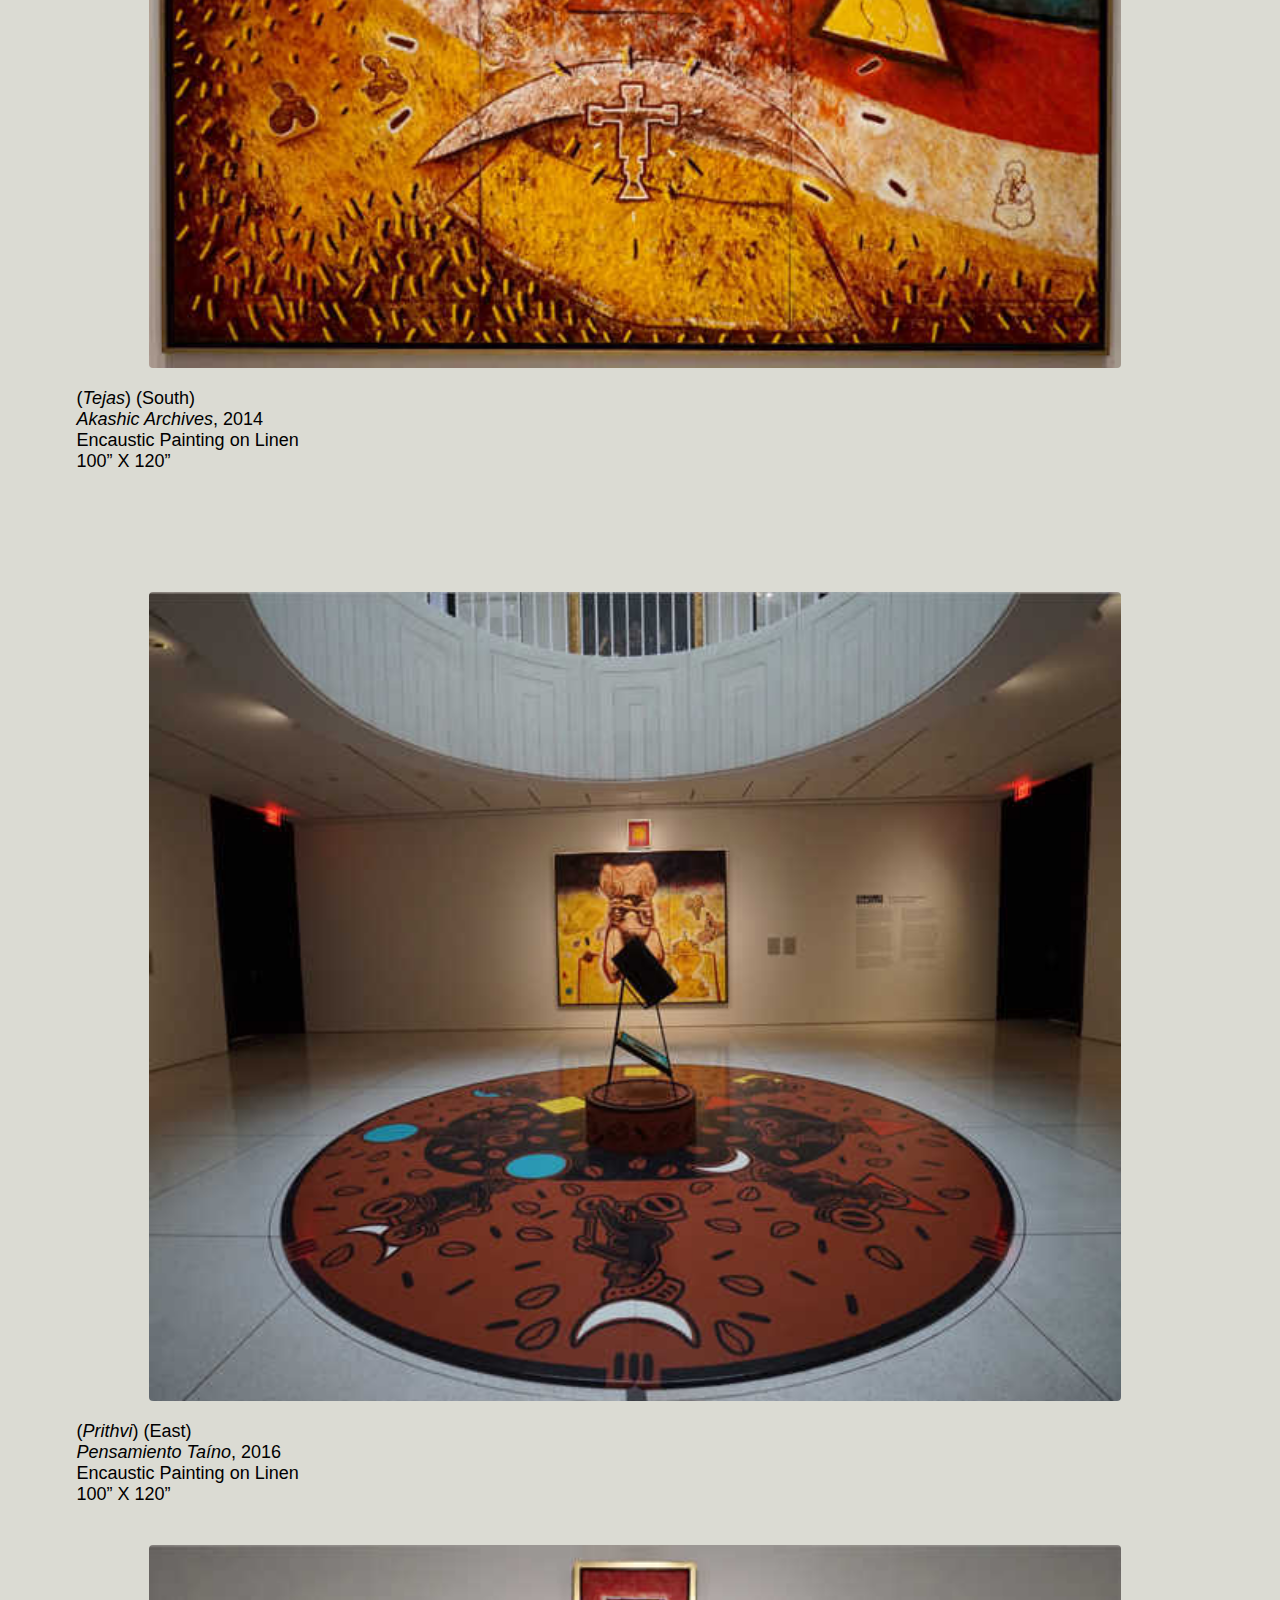
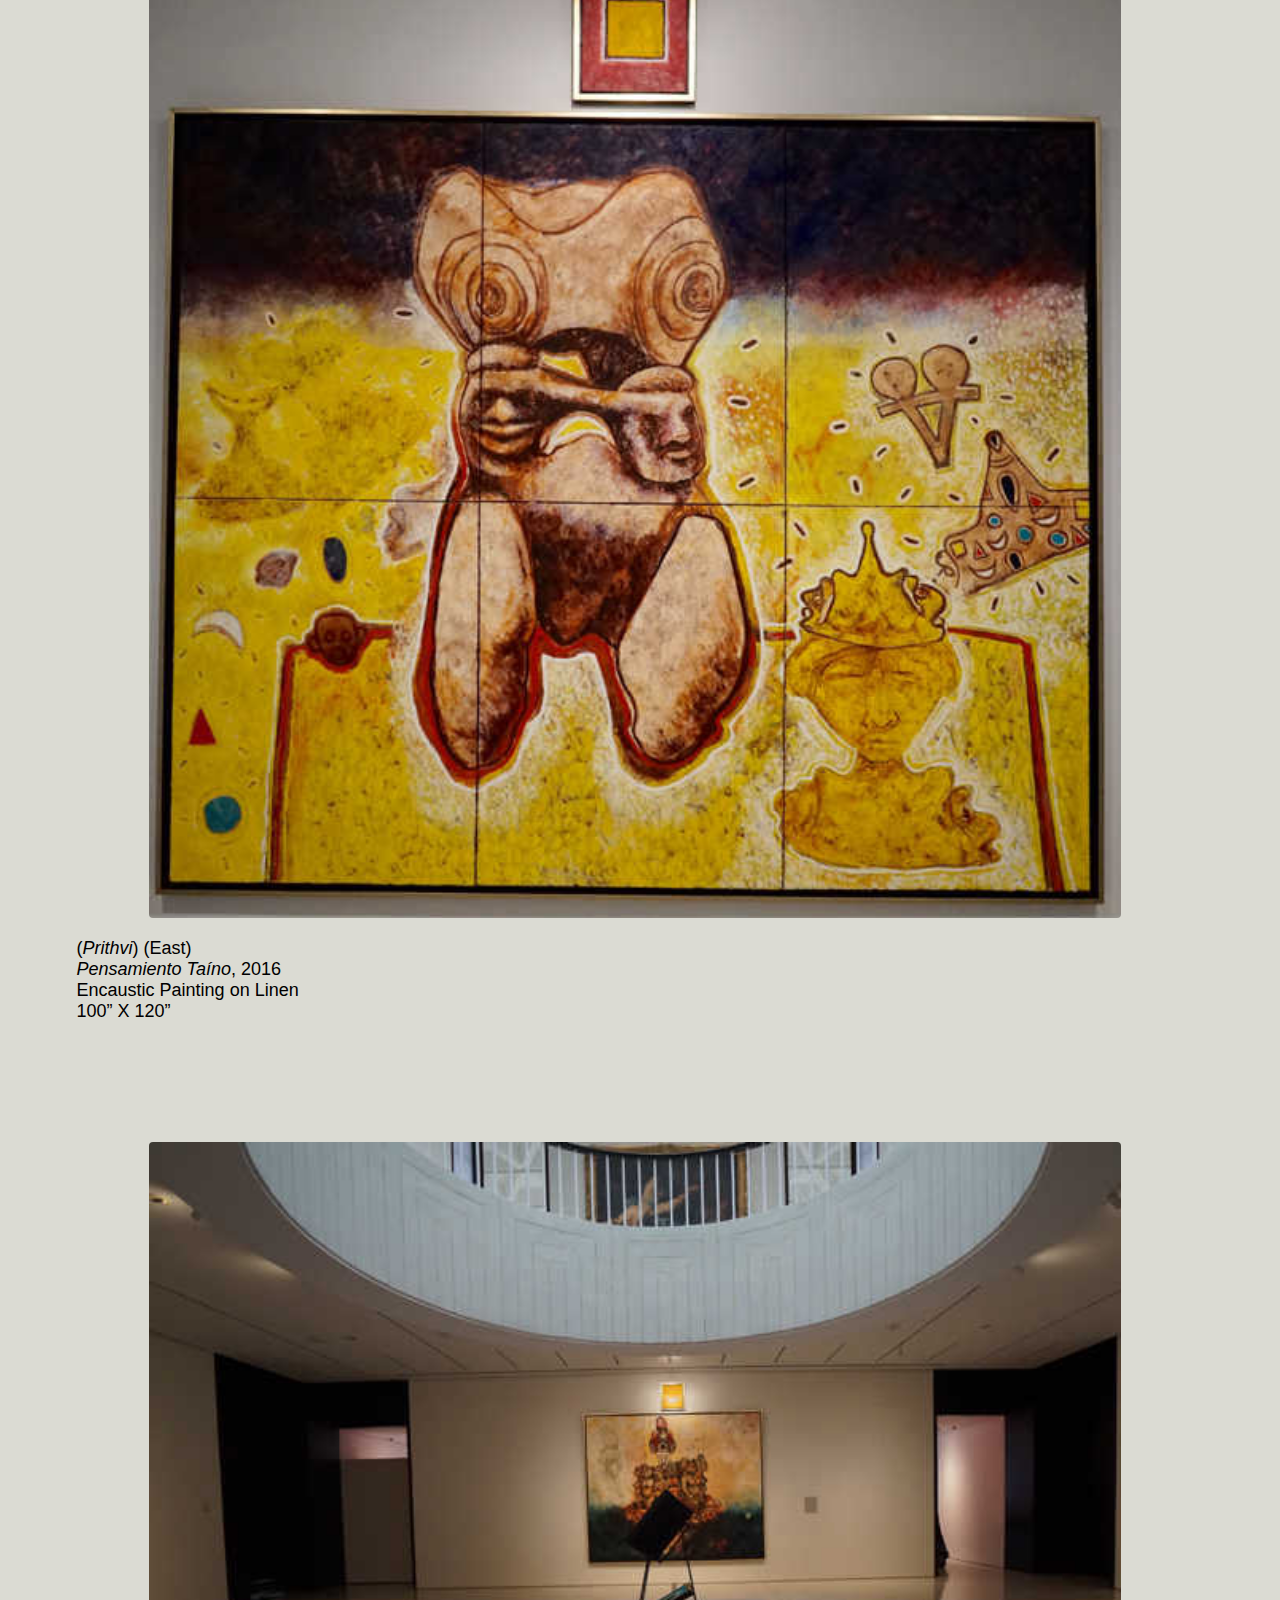
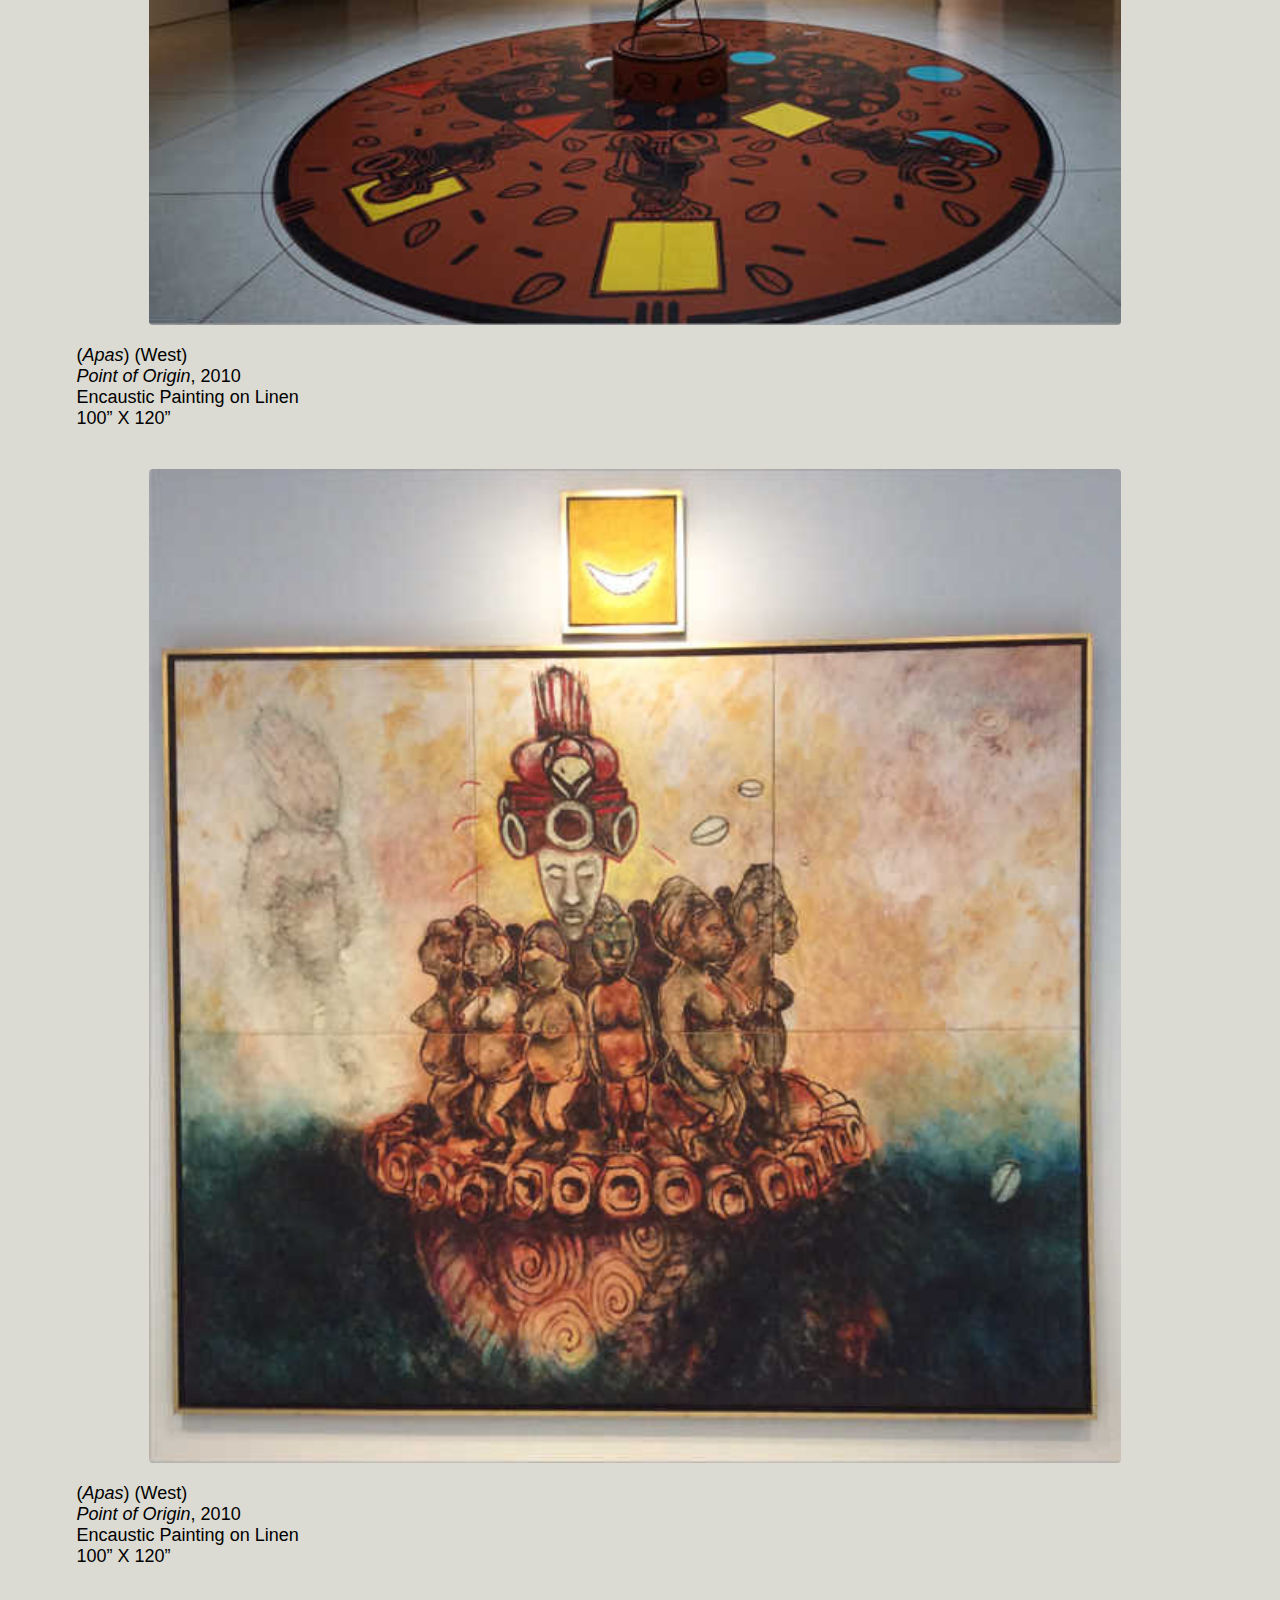
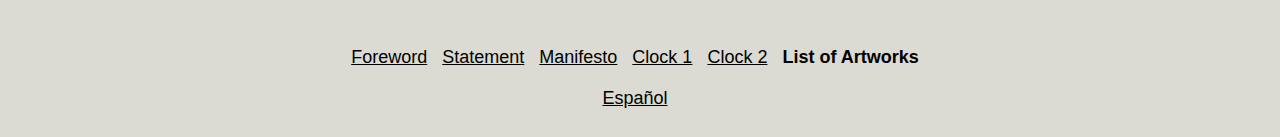
==== commit ab23dd7f: "new photos and list" ====
--- a/memnat_art_en.html
+++ b/memnat_art_en.html
@@ -36,136 +36,183 @@
 </div>
 
 <div class="unit whole left">
-<p class="p8"><b>List of Integrated artworks in the Installation</b></p>
-</div>
-
-<div class="unit whole center"></div>
-<div class="unit whole center"></div>
-<div class="unit whole center"></div>
-<div class="unit whole center">
-<!-- <img class="img art" src="img/Manifiesto_I_graynew_crop1_rot.jpg"
-  /> -->
-<!-- <img class="img art" src="img/AkashSkylight.jpg" /> -->
+<p class="p8"><b>List of Artworks integrated in the installation</b></p>
+</div>
+
+<div class="unit whole left">
+  <p class="p8"> <i>Manifesto of an Arteologist</i>, 2016</p>
+  <p class="p8"> Floor assemblage</p>
+  <p class="p8"> 16’ X16’ Diameter</p>
+</div>
+
+<div class="unit whole left">
+<p class="p8"> <i>Manifesto of an Arteologist</i>, 2016</p>
+<p class="p8"> New media Artist’s Book</p>
+<p class="p8"> Universal Clock 1 and Clock 2</p>
+</div>
+
+<div class="unit whole left">
+<p class="p8"> <i>Vayú / Respirando</i>, 2013</p>
+<p class="p8"> Encaustic Painting on Linen</p>
+<p class="p8"> 100” X 120”</p>
+</div>
+
+<div class="unit whole left">
+<p class="p8"> <i>Akashic Archives</i>, 2014</p>
+<p class="p8"> Encaustic Painting on Linen</p>
+<p class="p8"> 100” X 120”</p>
+</div>
+
+<div class="unit whole left">
+<p class="p8"> <i>Pensamiento Taíno</i>, 2016</p>
+<p class="p8"> Encaustic Painting on Linen</p>
+<p class="p8"> 100” X 120”</p>
+</div>
+
+<div class="unit whole left">
+<p class="p8"> <i>Point of Origin</i>, 2010</p>
+<p class="p8"> Encaustic Painting on Linen</p>
+<p class="p8"> 100” X 120”</p>
+</div>
+
+<div class="unit whole center"></div>
+<div class="unit whole center"></div>
+<div class="unit whole left">
+<p class="p8"><b>Views of installation</b></p>
+</div>
+
+<div class="unit whole center"></div>
+<div class="unit whole center"></div>
+<div class="unit whole center">
+<img class="img art" src="img/MuseoSkylight.jpg" />
+<div class="unit whole left">
+  <p class="p8">Skylight 6 of the Museo de Arte de Ponce</p>
+  <p class="p8">Designed by Edward Durell Stone</p>
+</div>
+
 <div class="unit whole center"></div>
 <img id="akash" class="img art" src="img/AkashFloorNew.jpg" />
-<div class="unit whole center"></div>
 <div class="unit whole left">
   <p class="p8">(<i>Akash</i>) (center)</p>
   <p class="p8"><i>Manifesto of an Arteologist</i>, 2016</p>
 <p class="p8">Floor assemblage</p>
   <p class="p8">16’ X16’ Diameter</p>
-  <p class="p8"><br></p>
-  <p class="p8"><br></p>
 </div>
 <div class="unit whole center"></div>
 <img class="img art" src="img/AkashBookNew.jpg" />
-<div class="unit whole center"></div>
-</div>
 <div class="unit whole left">
   <p class="p8">(<i>Akash</i>) (center)</p>
   <p class="p8"><i>Manifesto of an Arteologist</i>, 2016</p>
 <p class="p8">New media Artist's Book</p>
   <p class="p8">Universal Clock 1 and Clock 2</p>
-  <p class="p8"><br></p>
-  <p class="p8"><br></p>
-</div>
-
-<div class="unit whole center"></div>
-<div class="unit whole center"></div>
-<div class="unit whole center"></div>
-
-<div class="unit whole center">
-<div class="unit whole center"></div>
-<div class="unit whole center"></div>
-<div class="unit whole center">
-<!-- <img class="img art" src="img/VayuRespirando.jpg" /> -->
-<!-- <img class="img art" src="img/VayuCircle.jpg" /> -->
-<div class="unit whole center"></div>
-<img id="vayu" class="img art" src="img/VayuWallNew.jpg" />
-<div class="unit whole center"></div>
-</div>
-
+</div>
+
+<div class="unit whole center"></div>
+<div class="unit whole center"></div>
+<div class="unit whole center"></div>
+<div class="unit whole center"></div>
+<div class="unit whole center"></div>
+
+
+<img id="vayu" class="img art" src="img/VayuView.jpg" />
 <div class="unit whole left">
 <p class="p8">(<i>Vayú</i>) (North)</p>
 <p class="p8"><i>Vayú / Respirando</i>, 2013</p>
 <p class="p8">Encaustic Painting on Linen</p>
 <p class="p8">100” X 120”</p>
-  <p class="p8"><br></p>
-  <p class="p8"><br></p>
-</div>
-<div class="unit whole center"></div>
-<div class="unit whole center"></div>
-<div class="unit whole center"></div>
-
-<div class="unit whole center"></div>
-<div class="unit whole center"></div>
-<div class="unit whole center"></div>
-<div class="unit whole center">
-<!-- <img class="img art" src="img/TejasAkashicArchives.jpg" /> -->
-<!-- <img class="img art" src="img/TejasCircle.jpg" /> -->
-<div class="unit whole center"></div>
-<img id="tejas" class="img art" src="img/TejasWallNew.jpg" />
-<div class="unit whole center"></div>  
-</div>
-
+</div>
+
+<div class="unit whole center"></div>
+<img class="img art" src="img/VayuWallNew.jpg" />
+<div class="unit whole left">
+<p class="p8">(<i>Vayú</i>) (North)</p>
+<p class="p8"><i>Vayú / Respirando</i>, 2013</p>
+<p class="p8">Encaustic Painting on Linen</p>
+<p class="p8">100” X 120”</p>
+</div>
+<div class="unit whole center"></div>
+<div class="unit whole center"></div>
+<div class="unit whole center"></div>
+<div class="unit whole center"></div>
+<div class="unit whole center"></div>
+
+<div class="unit whole center">
+  <img id="tejas" class="img art" src="img/TejasView.jpg" />
+</div>
 <div class="unit whole left">
 <p class="p8">(<i>Tejas</i>) (South)</p>
 <p class="p8"><i>Akashic Archives</i>, 2014</p>
 <p class="p8">Encaustic Painting on Linen</p>
 <p class="p8">100” X 120”</p>
-  <p class="p8"><br></p>
-  <p class="p8"><br></p>
-</div>
-<div class="unit whole center"></div>
-<div class="unit whole center"></div>
-<div class="unit whole center"></div>
-
-<div class="unit whole center"></div>
-<div class="unit whole center"></div>
-<div class="unit whole center"></div>
-<div class="unit whole center">
-<!-- <img class="img art" src="img/PrithviPensamientoTaino.jpg" /> -->
-<!-- <img class="img art" src="img/PrithviCircle.jpg" /> -->
-<div class="unit whole center"></div>
-<img id="prithvi" class="img art" src="img/PrithviWall.jpg" />
-<div class="unit whole center"></div>
-</div>
-
+</div>
+<div class="unit whole center">
+<div class="unit whole center"></div>
+<img class="img art" src="img/TejasWallNew.jpg" />
+</div>
+<div class="unit whole left">
+<p class="p8">(<i>Tejas</i>) (South)</p>
+<p class="p8"><i>Akashic Archives</i>, 2014</p>
+<p class="p8">Encaustic Painting on Linen</p>
+<p class="p8">100” X 120”</p>
+</div>
+
+<div class="unit whole center"></div>
+<div class="unit whole center"></div>
+<div class="unit whole center"></div>
+<div class="unit whole center"></div>
+<div class="unit whole center"></div>
+
+<div class="unit whole center">
+<img id="prithvi" class="img art" src="img/PrithviView.jpg" />
+</div>
 <div class="unit whole left">
 <p class="p8">(<i>Prithvi</i>) (East)</p>
 <p class="p8"><i>Pensamiento Taíno</i>, 2016</p>
 <p class="p8">Encaustic Painting on Linen</p>
 <p class="p8">100” X 120”</p>
-  <p class="p8"><br></p>
-  <p class="p8"><br></p>
-</div>
-<div class="unit whole center"></div>
-<div class="unit whole center"></div>
-<div class="unit whole center"></div>
-
-<div class="unit whole center"></div>
-<div class="unit whole center"></div>
-<div class="unit whole center"></div>
-<div class="unit whole center">
-<!-- <img class="img art" src="img/ApasPointOfOrigin.jpg" /> -->
-<!-- <img class="img art" src="img/ApasCircle.jpg" /> -->
-<div class="unit whole center"></div>
-<img id="apas" class="img art" src="img/ApasWallNew.jpg" />
-<div class="unit whole center"></div>
-</div>
-
+</div>
+
+<div class="unit whole center"></div>
+<div class="unit whole center">
+<img class="img art" src="img/PrithviWallNew.jpg" />
+</div>
+<div class="unit whole left">
+<p class="p8">(<i>Prithvi</i>) (East)</p>
+<p class="p8"><i>Pensamiento Taíno</i>, 2016</p>
+<p class="p8">Encaustic Painting on Linen</p>
+<p class="p8">100” X 120”</p>
+</div>
+
+
+<div class="unit whole center"></div>
+<div class="unit whole center"></div>
+<div class="unit whole center"></div>
+<div class="unit whole center"></div>
+<div class="unit whole center"></div>
+
+<div class="unit whole center">
+<img id="apas" class="img art" src="img/ApasView.jpg" />
+</div>
 <div class="unit whole left">
 <p class="p8">(<i>Apas</i>) (West)</p>
 <p class="p8"><i>Point of Origin</i>, 2010</p>
 <p class="p8">Encaustic Painting on Linen</p>
 <p class="p8">100” X 120”</p>
-  <p class="p8"><br></p>
-  <p class="p8"><br></p>
-</div>
-<div class="unit whole center"></div>
-<div class="unit whole center"></div>
-<div class="unit whole center"></div>
-
+</div>
+<div class="unit whole center"></div>
+<div class="unit whole center">
+<img class="img art" src="img/ApasWallNew.jpg" />
+</div>
+<div class="unit whole left">
+<p class="p8">(<i>Apas</i>) (West)</p>
+<p class="p8"><i>Point of Origin</i>, 2010</p>
+<p class="p8">Encaustic Painting on Linen</p>
+<p class="p8">100” X 120”</p>
+</div>
+
+<div class="unit whole center"></div>
+<div class="unit whole center"></div>
+<div class="unit whole center"></div>
 
 <div class="unit whole center">
   <nav>
@@ -178,9 +225,13 @@
   </nav>
 </div>
 
-<div class="unit whole center"></div>
-  <p class="p8"><br></p>
-
+<div class="unit whole center ztop clockText">
+  <nav>
+  
+  <a href="memnat_art_es.html">Español</a> &nbsp;
+  </nav>
+  
+</div>
 
 </div>
 
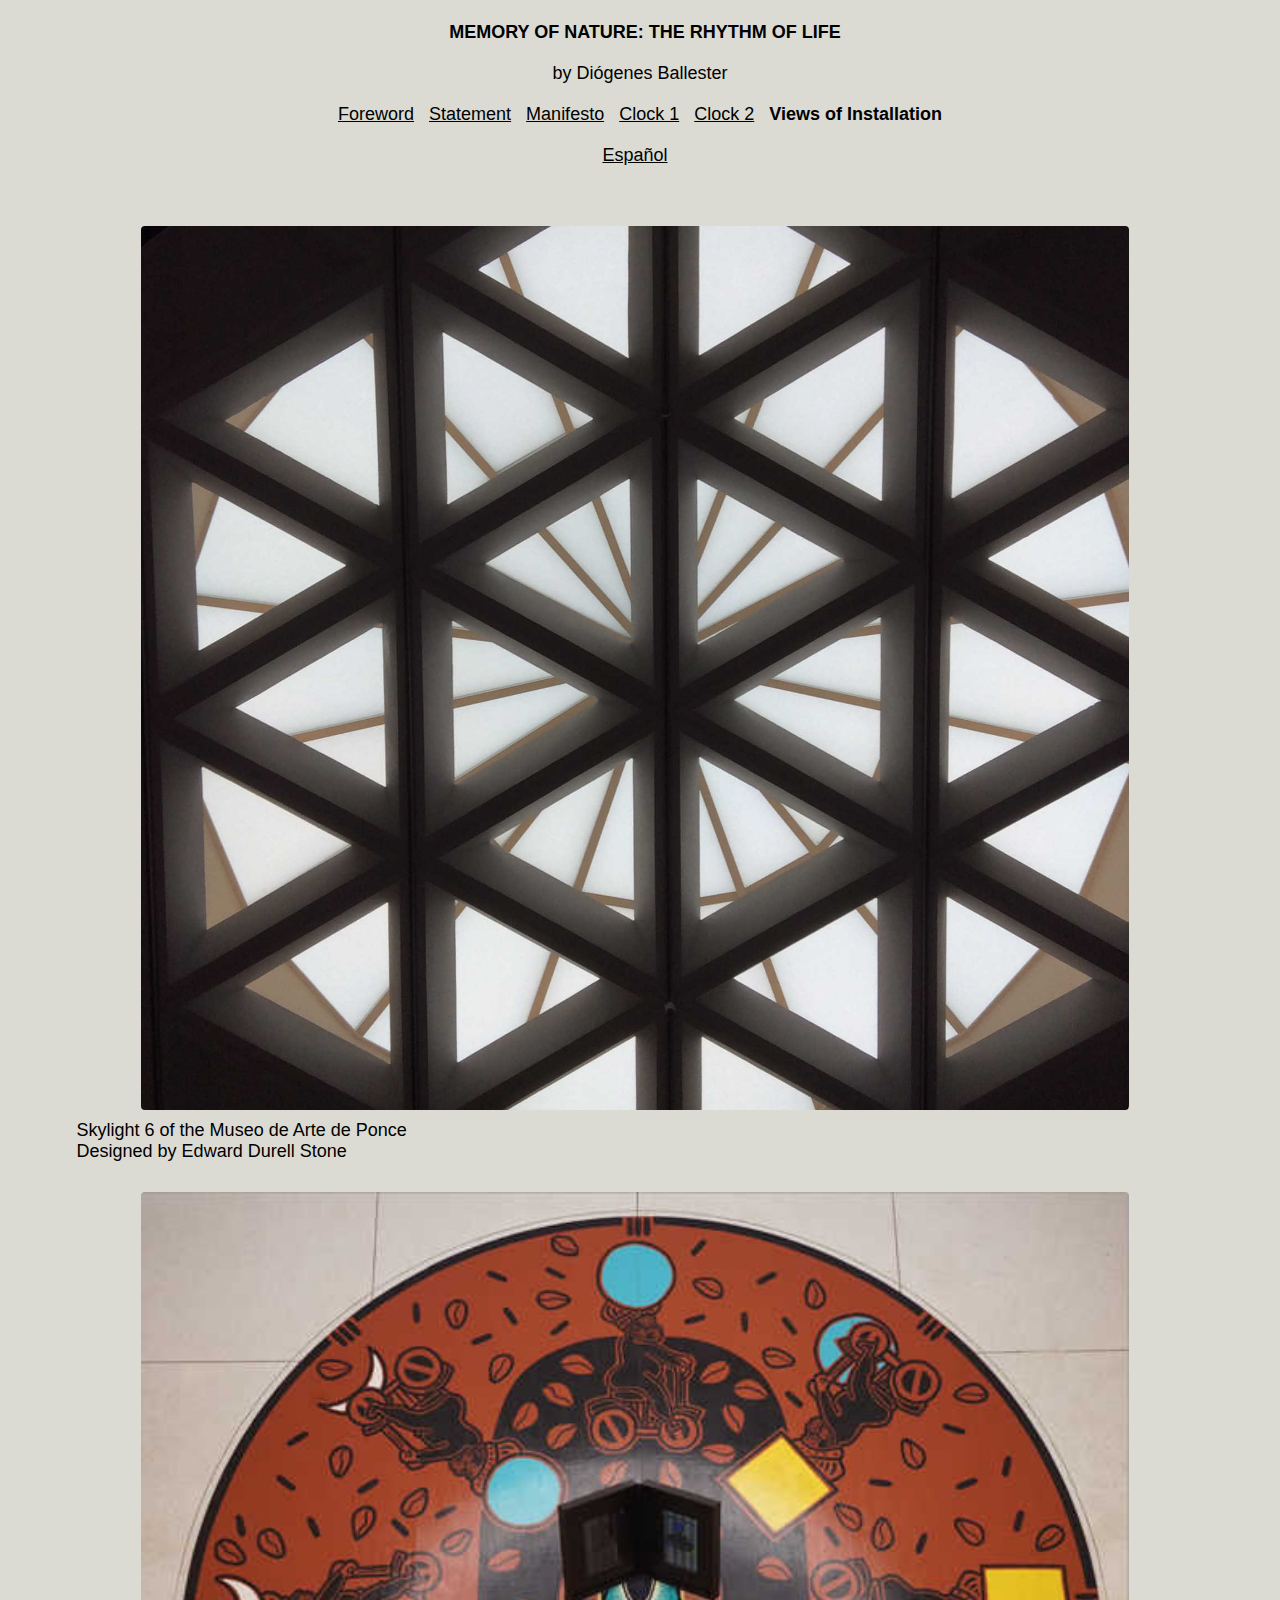
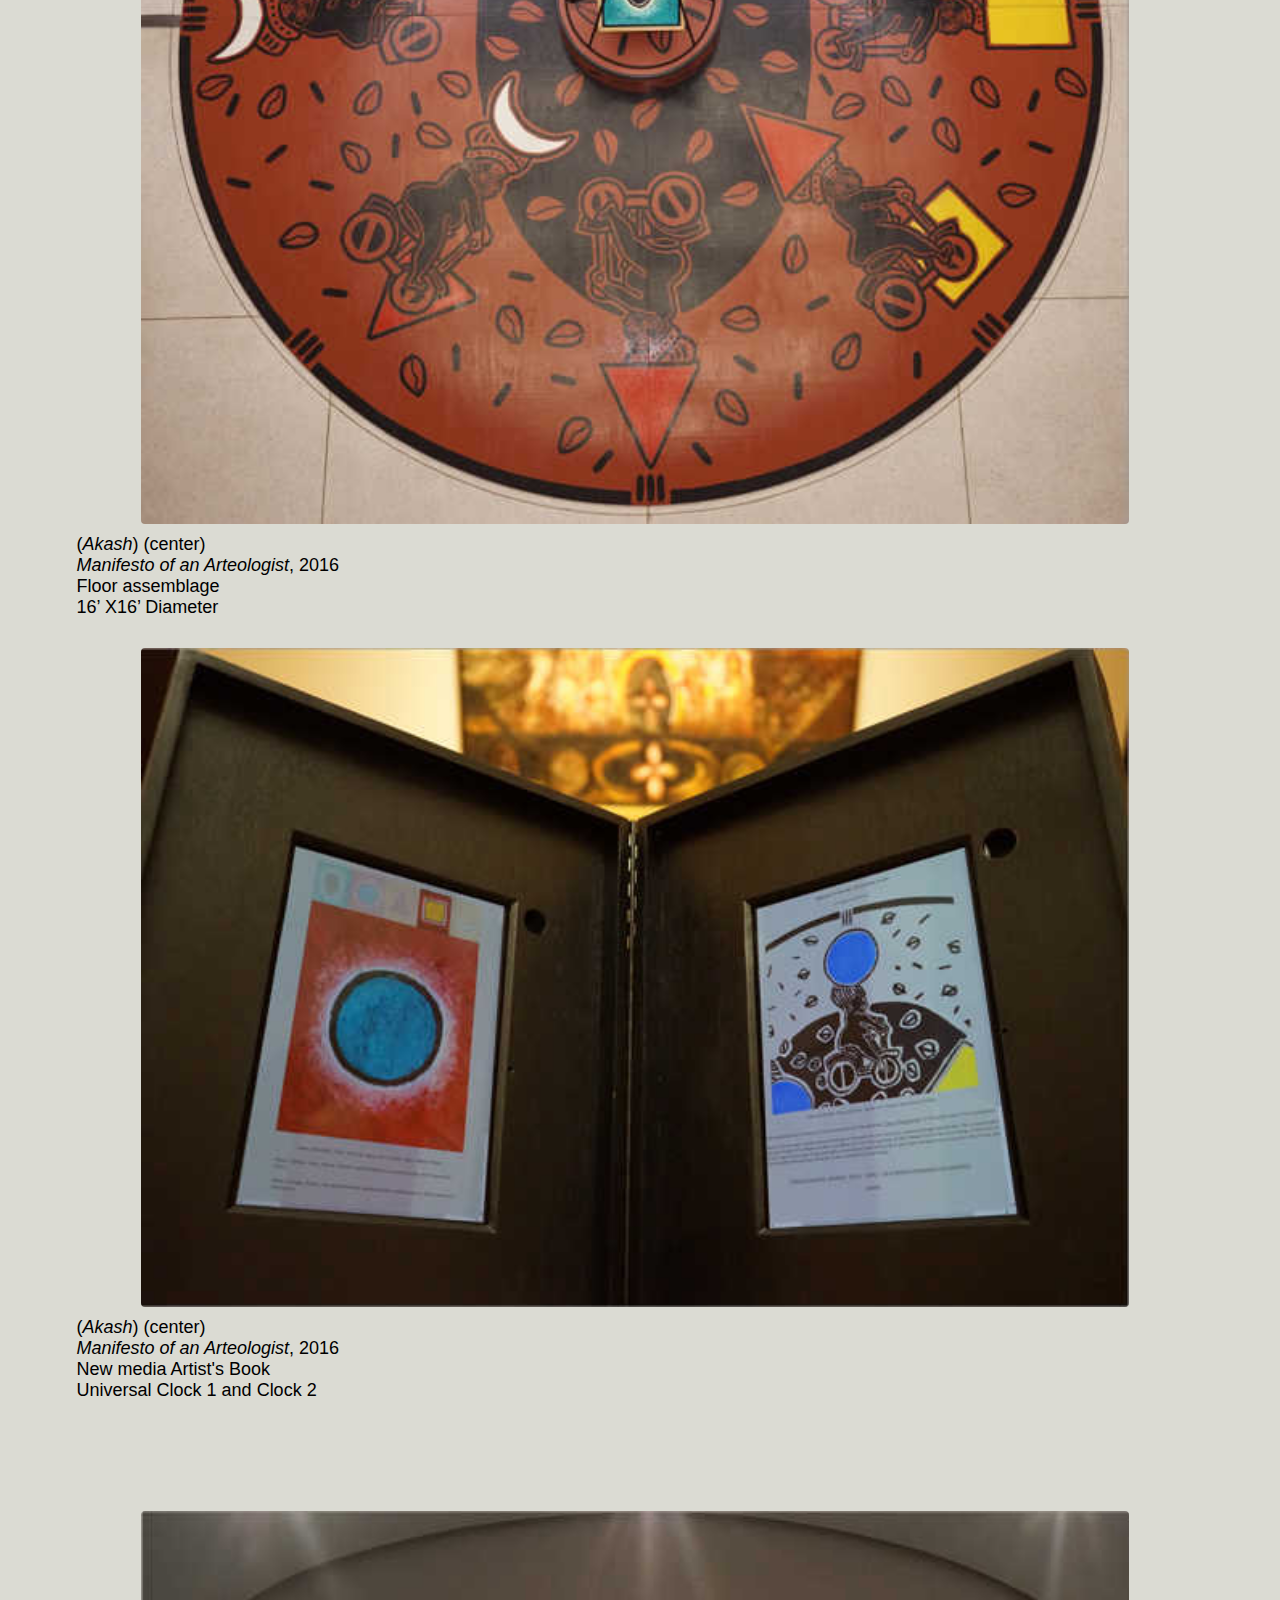
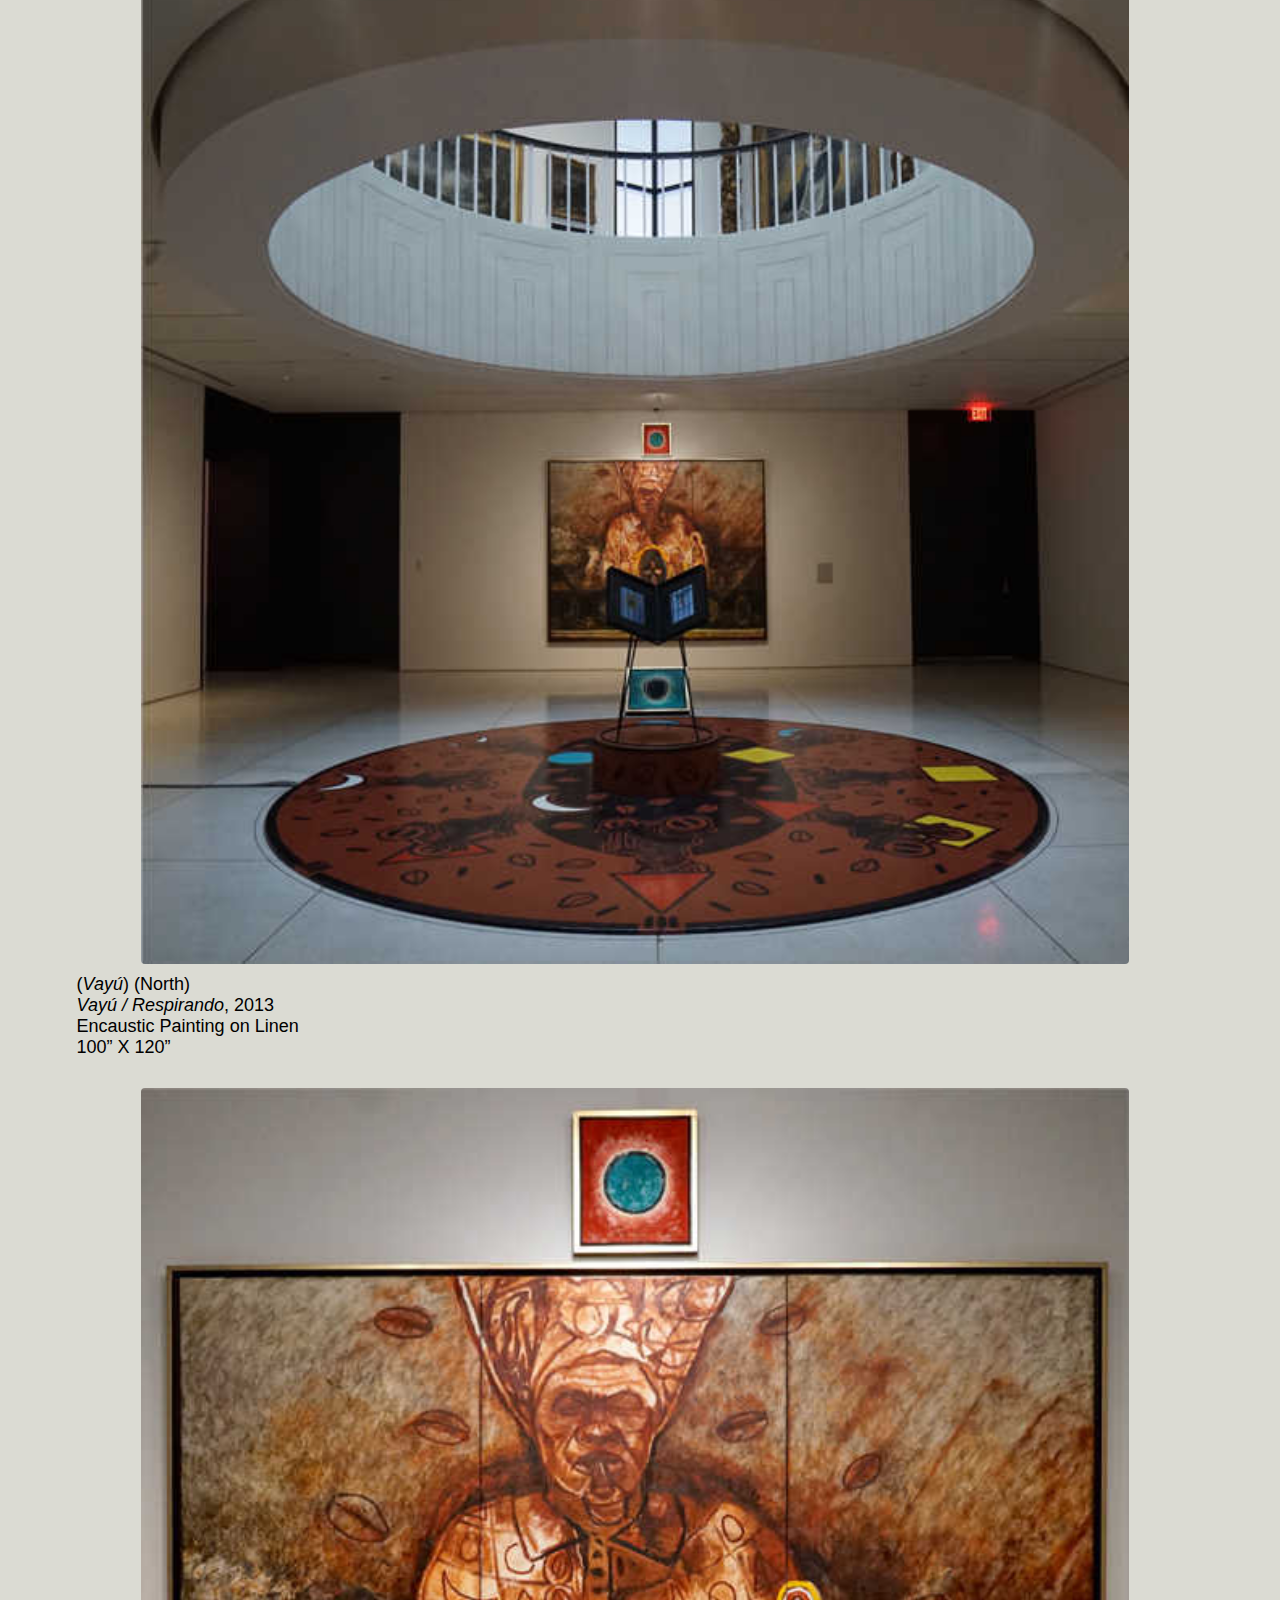
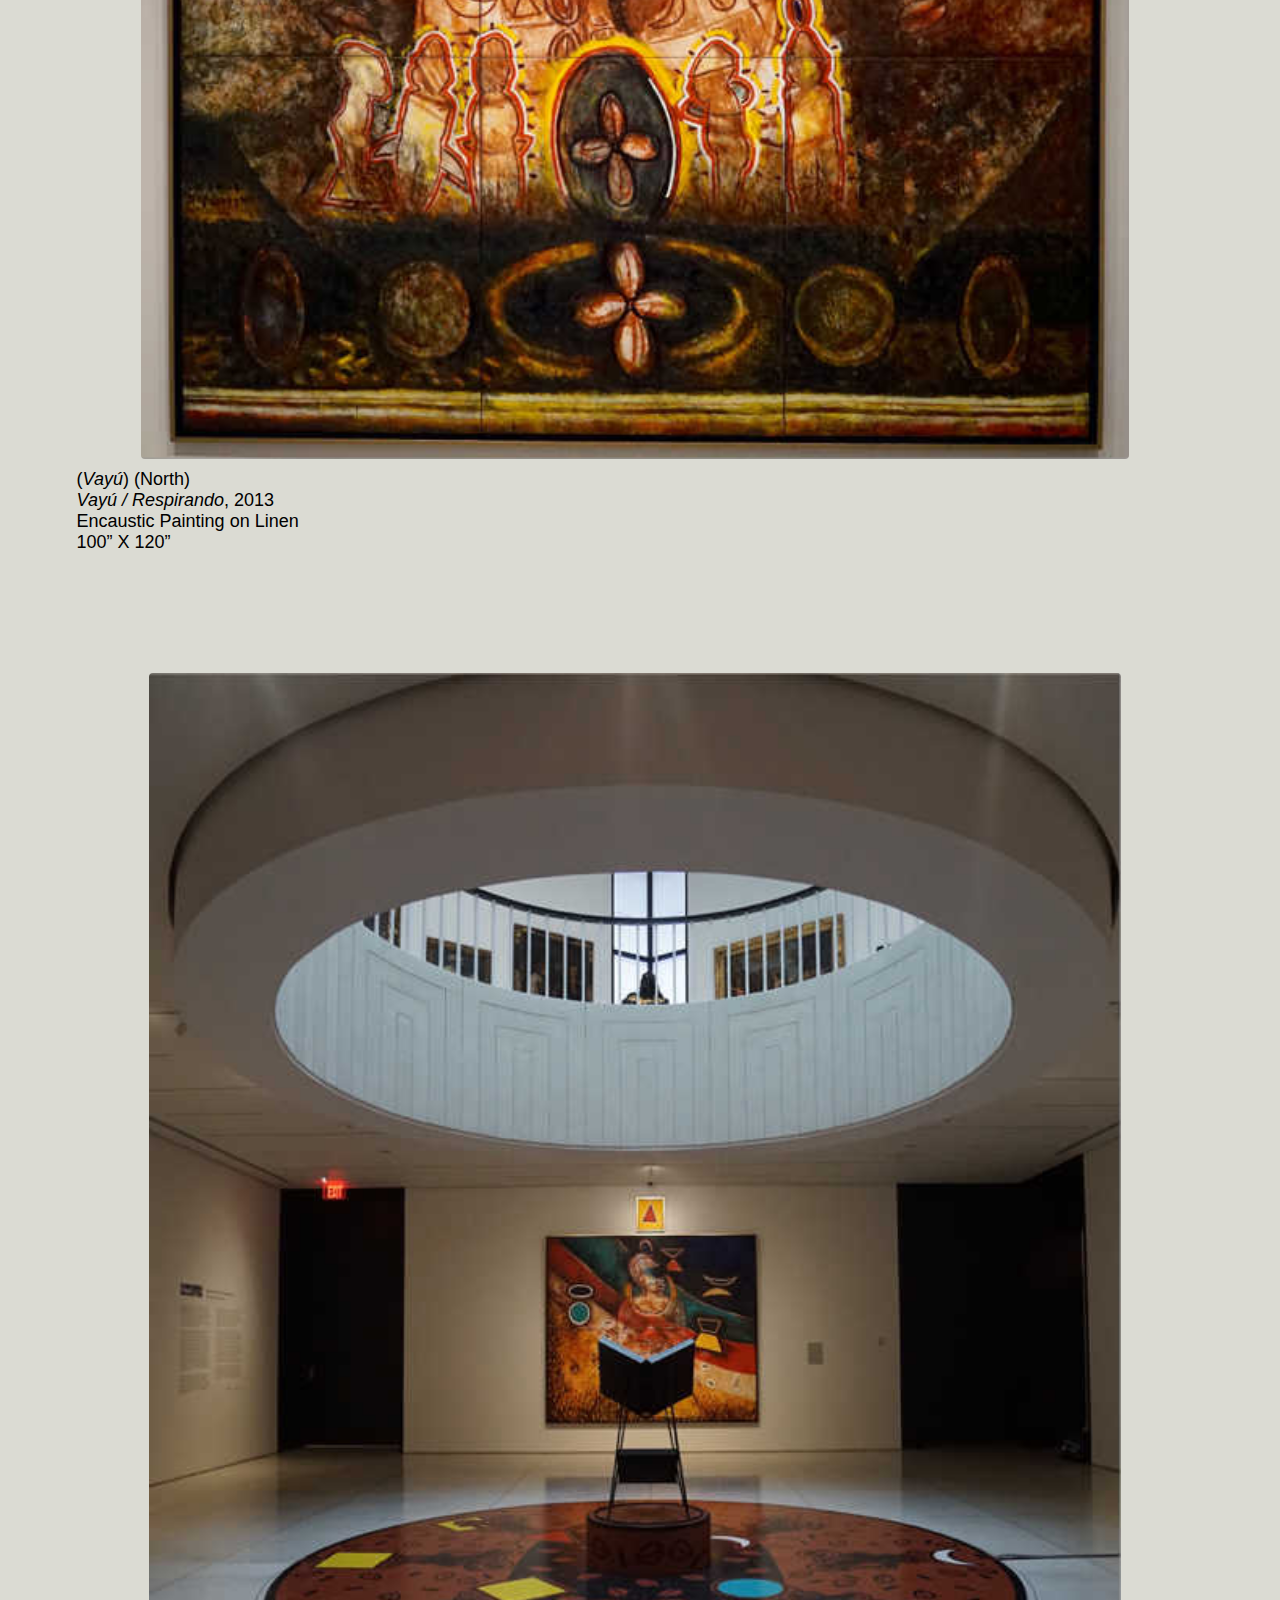
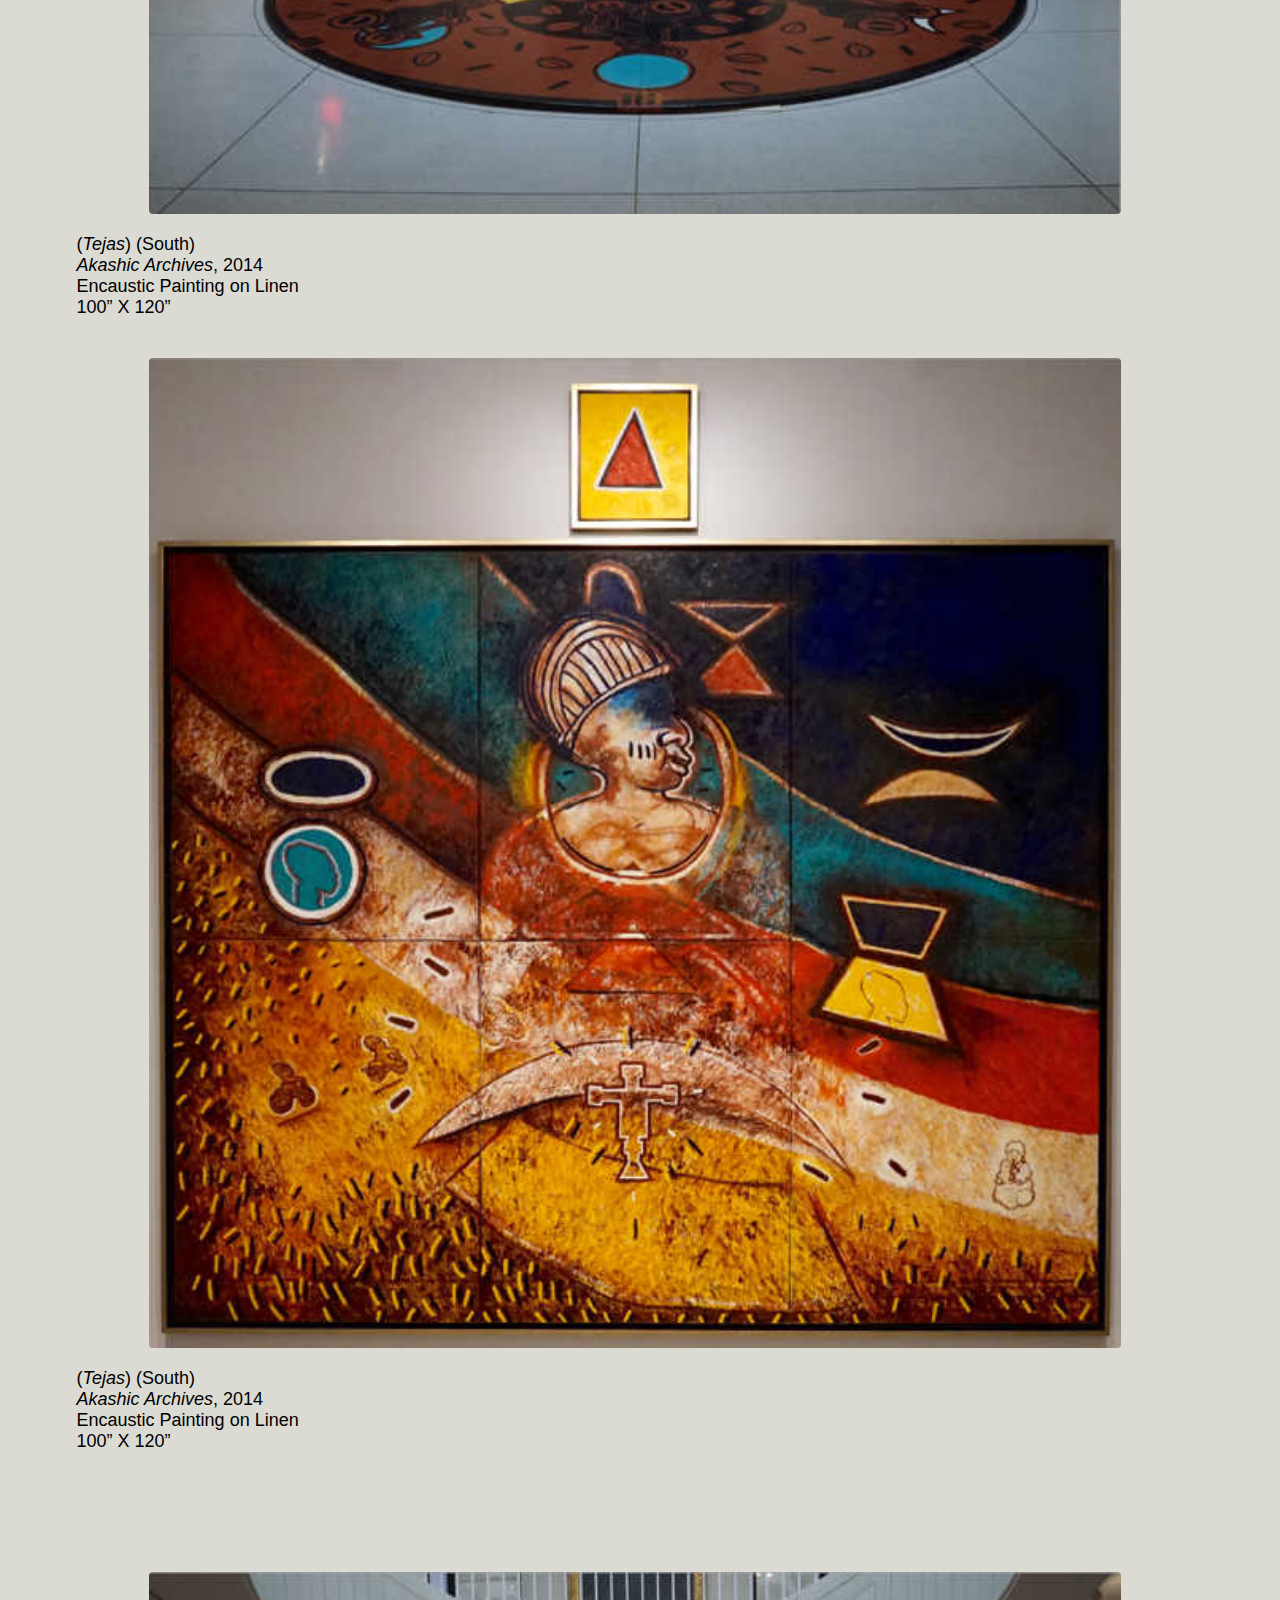
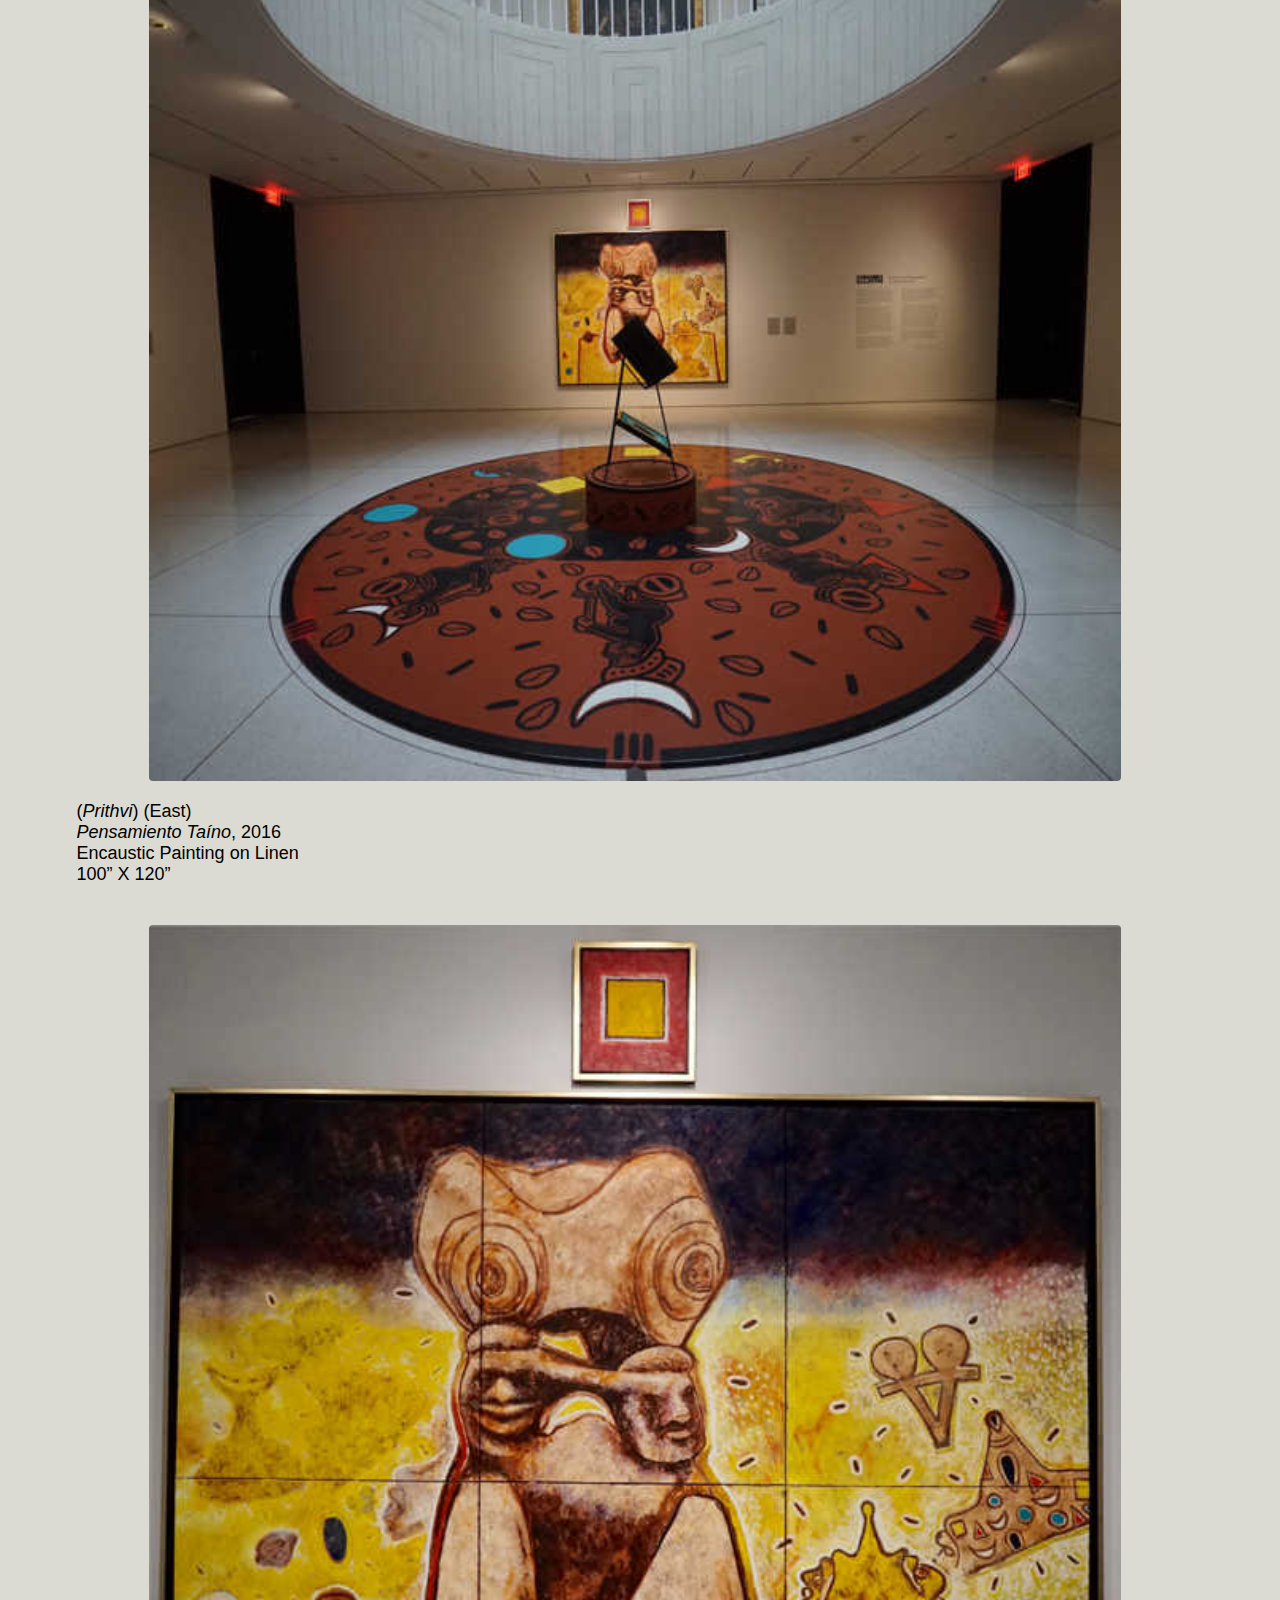
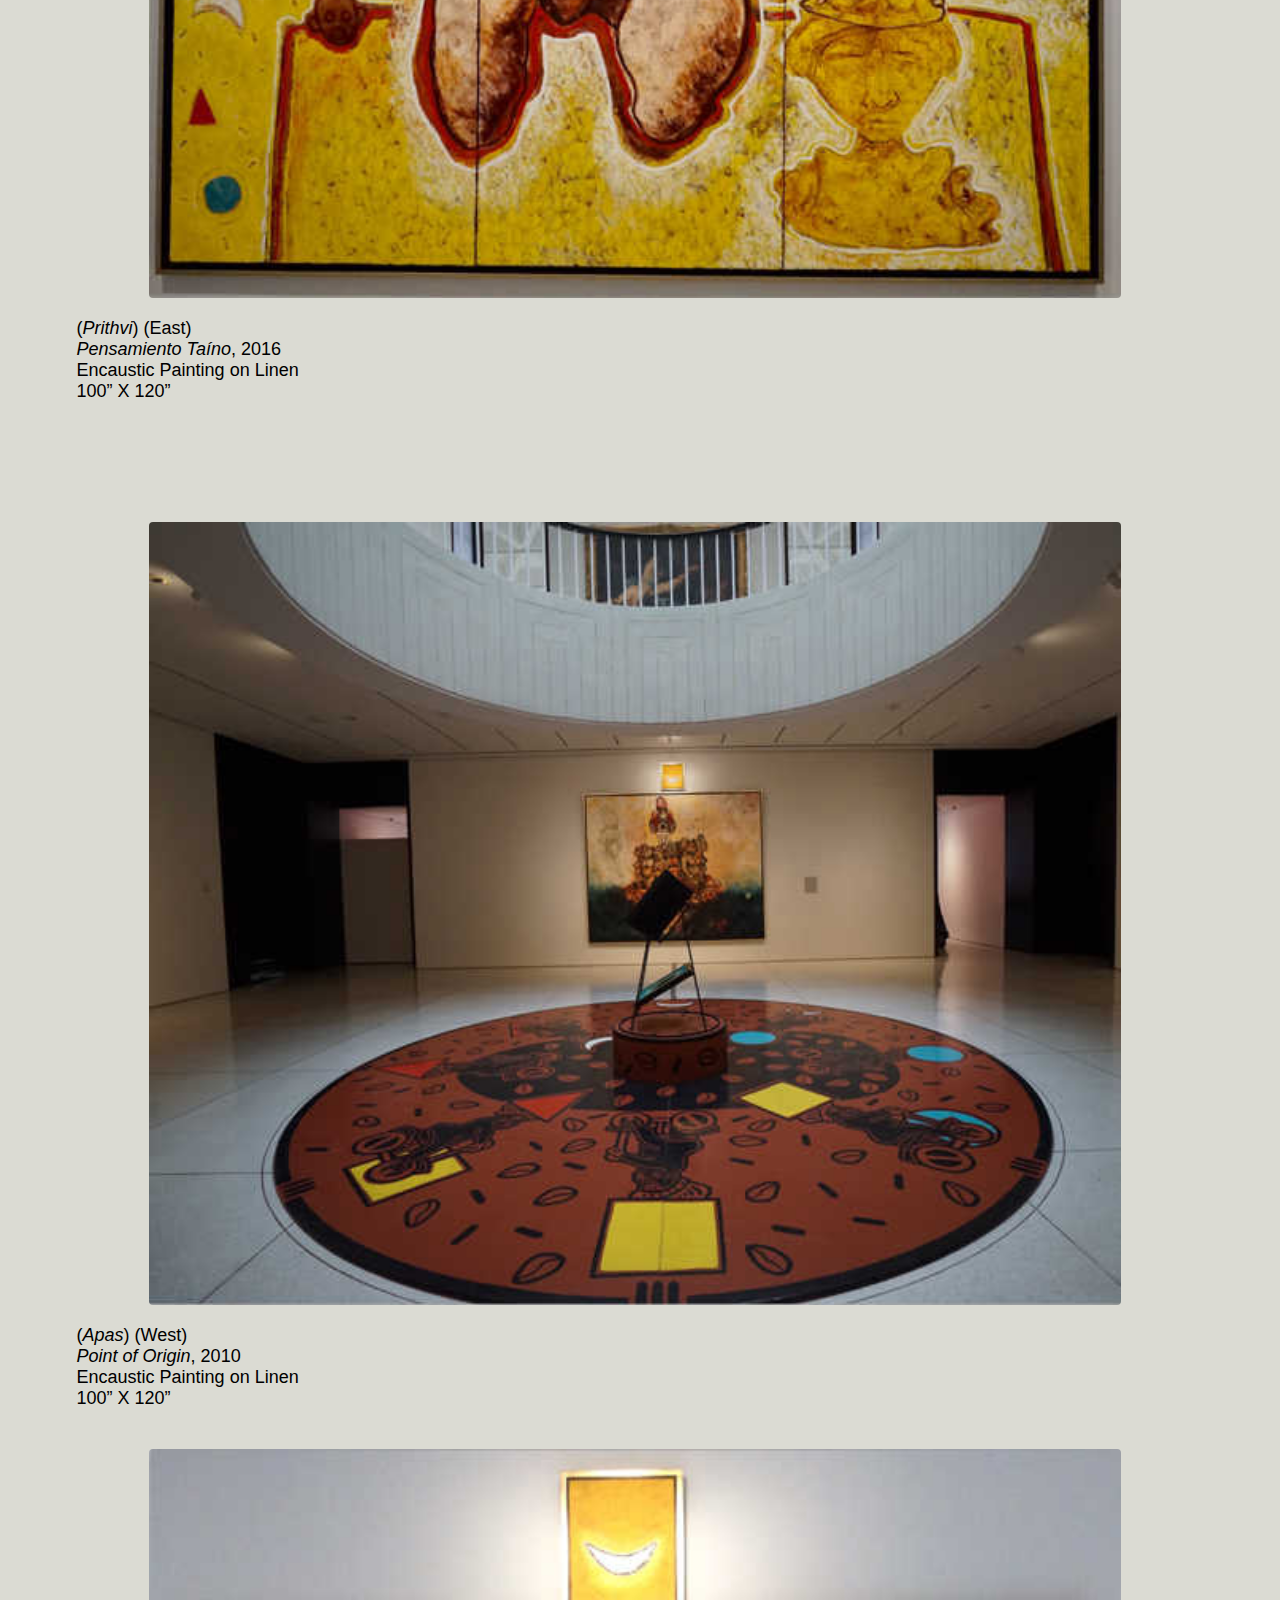
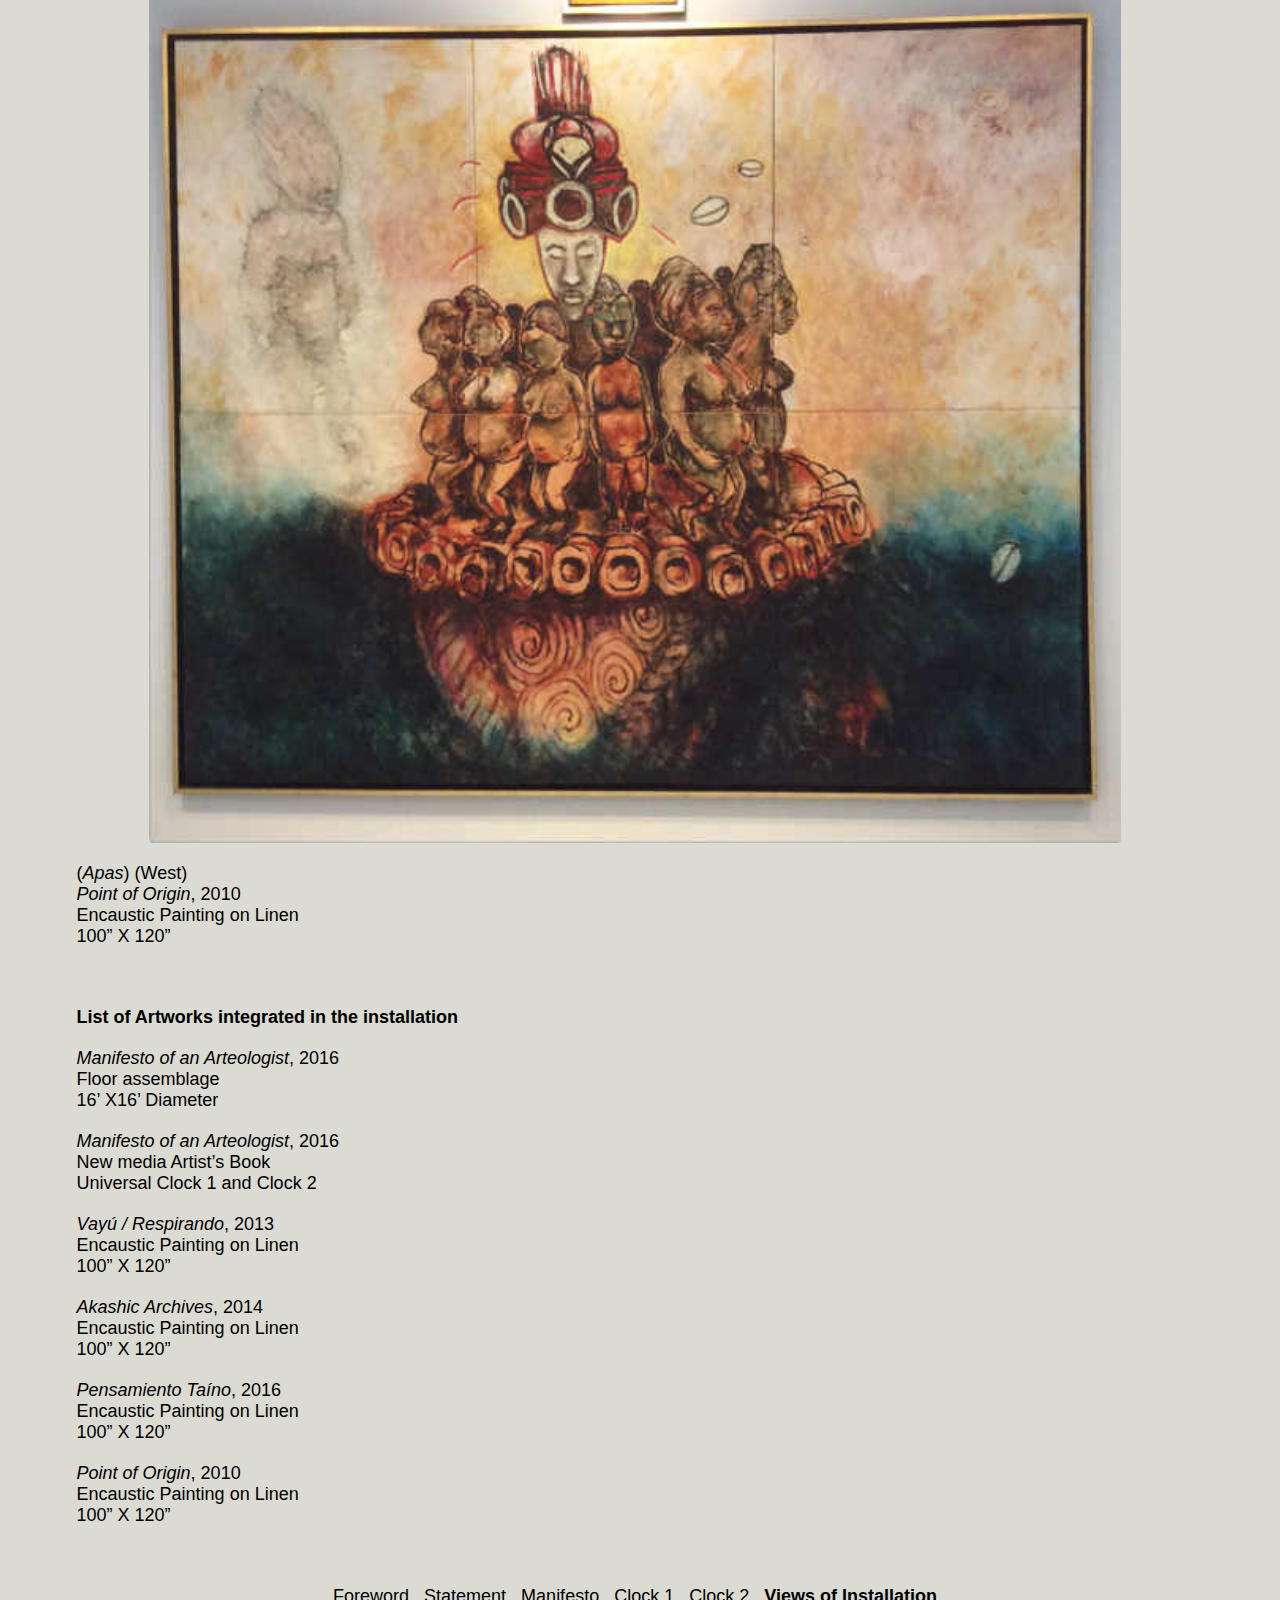
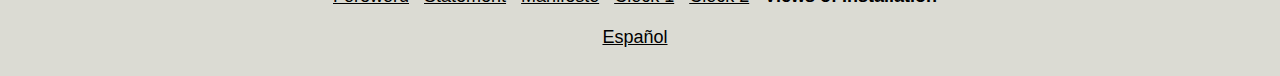
==== commit 44955648: "move list to bottom and rename" ====
--- a/memnat_art_en.html
+++ b/memnat_art_en.html
@@ -25,7 +25,7 @@
   <a href="memnat_manif_en.html">Manifesto</a> &nbsp;
   <a href="memnat_clock1_en.html">Clock 1</a> &nbsp; 
   <a href="memnat_clock2_en.html">Clock 2</a> &nbsp;
-  <b>List of Artworks</b>
+  <b>Views of Installation</b>
   </nav>
 </div>
 
@@ -33,52 +33,6 @@
   <nav>
   <a href="memnat_art_es.html">Español</a> &nbsp;
   </nav>
-</div>
-
-<div class="unit whole left">
-<p class="p8"><b>List of Artworks integrated in the installation</b></p>
-</div>
-
-<div class="unit whole left">
-  <p class="p8"> <i>Manifesto of an Arteologist</i>, 2016</p>
-  <p class="p8"> Floor assemblage</p>
-  <p class="p8"> 16’ X16’ Diameter</p>
-</div>
-
-<div class="unit whole left">
-<p class="p8"> <i>Manifesto of an Arteologist</i>, 2016</p>
-<p class="p8"> New media Artist’s Book</p>
-<p class="p8"> Universal Clock 1 and Clock 2</p>
-</div>
-
-<div class="unit whole left">
-<p class="p8"> <i>Vayú / Respirando</i>, 2013</p>
-<p class="p8"> Encaustic Painting on Linen</p>
-<p class="p8"> 100” X 120”</p>
-</div>
-
-<div class="unit whole left">
-<p class="p8"> <i>Akashic Archives</i>, 2014</p>
-<p class="p8"> Encaustic Painting on Linen</p>
-<p class="p8"> 100” X 120”</p>
-</div>
-
-<div class="unit whole left">
-<p class="p8"> <i>Pensamiento Taíno</i>, 2016</p>
-<p class="p8"> Encaustic Painting on Linen</p>
-<p class="p8"> 100” X 120”</p>
-</div>
-
-<div class="unit whole left">
-<p class="p8"> <i>Point of Origin</i>, 2010</p>
-<p class="p8"> Encaustic Painting on Linen</p>
-<p class="p8"> 100” X 120”</p>
-</div>
-
-<div class="unit whole center"></div>
-<div class="unit whole center"></div>
-<div class="unit whole left">
-<p class="p8"><b>Views of installation</b></p>
 </div>
 
 <div class="unit whole center"></div>
@@ -211,6 +165,48 @@
 </div>
 
 <div class="unit whole center"></div>
+<div class="unit whole center"></div>
+
+<div class="unit whole left">
+<p class="p8"><b>List of Artworks integrated in the installation</b></p>
+</div>
+
+<div class="unit whole left">
+  <p class="p8"> <i>Manifesto of an Arteologist</i>, 2016</p>
+  <p class="p8"> Floor assemblage</p>
+  <p class="p8"> 16’ X16’ Diameter</p>
+</div>
+
+<div class="unit whole left">
+<p class="p8"> <i>Manifesto of an Arteologist</i>, 2016</p>
+<p class="p8"> New media Artist’s Book</p>
+<p class="p8"> Universal Clock 1 and Clock 2</p>
+</div>
+
+<div class="unit whole left">
+<p class="p8"> <i>Vayú / Respirando</i>, 2013</p>
+<p class="p8"> Encaustic Painting on Linen</p>
+<p class="p8"> 100” X 120”</p>
+</div>
+
+<div class="unit whole left">
+<p class="p8"> <i>Akashic Archives</i>, 2014</p>
+<p class="p8"> Encaustic Painting on Linen</p>
+<p class="p8"> 100” X 120”</p>
+</div>
+
+<div class="unit whole left">
+<p class="p8"> <i>Pensamiento Taíno</i>, 2016</p>
+<p class="p8"> Encaustic Painting on Linen</p>
+<p class="p8"> 100” X 120”</p>
+</div>
+
+<div class="unit whole left">
+<p class="p8"> <i>Point of Origin</i>, 2010</p>
+<p class="p8"> Encaustic Painting on Linen</p>
+<p class="p8"> 100” X 120”</p>
+</div>
+
 <div class="unit whole center"></div>
 <div class="unit whole center"></div>
 
@@ -221,7 +217,7 @@
   <a href="memnat_manif_en.html">Manifesto</a> &nbsp;
   <a href="memnat_clock1_en.html">Clock 1</a> &nbsp; 
   <a href="memnat_clock2_en.html">Clock 2</a> &nbsp;
-  <b>List of Artworks</b>
+  <b>Views of Installation</b>
   </nav>
 </div>
 
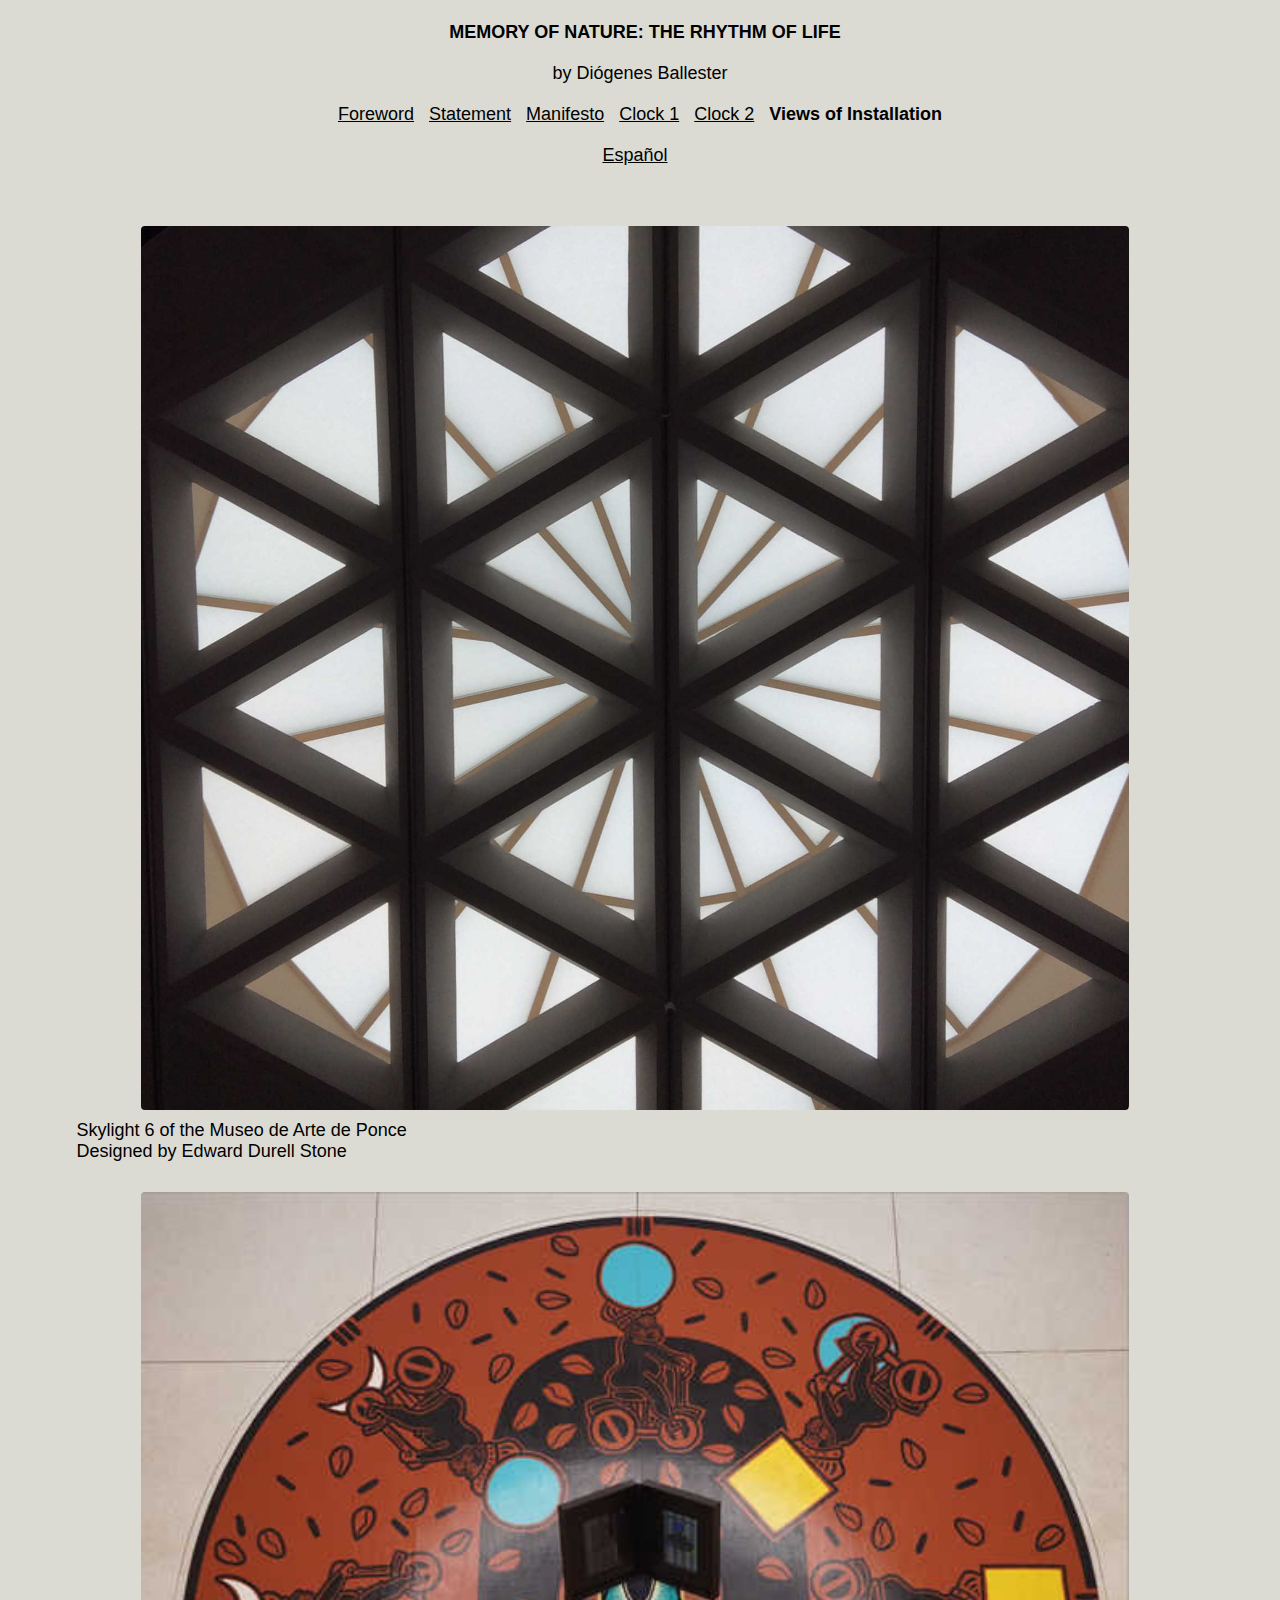
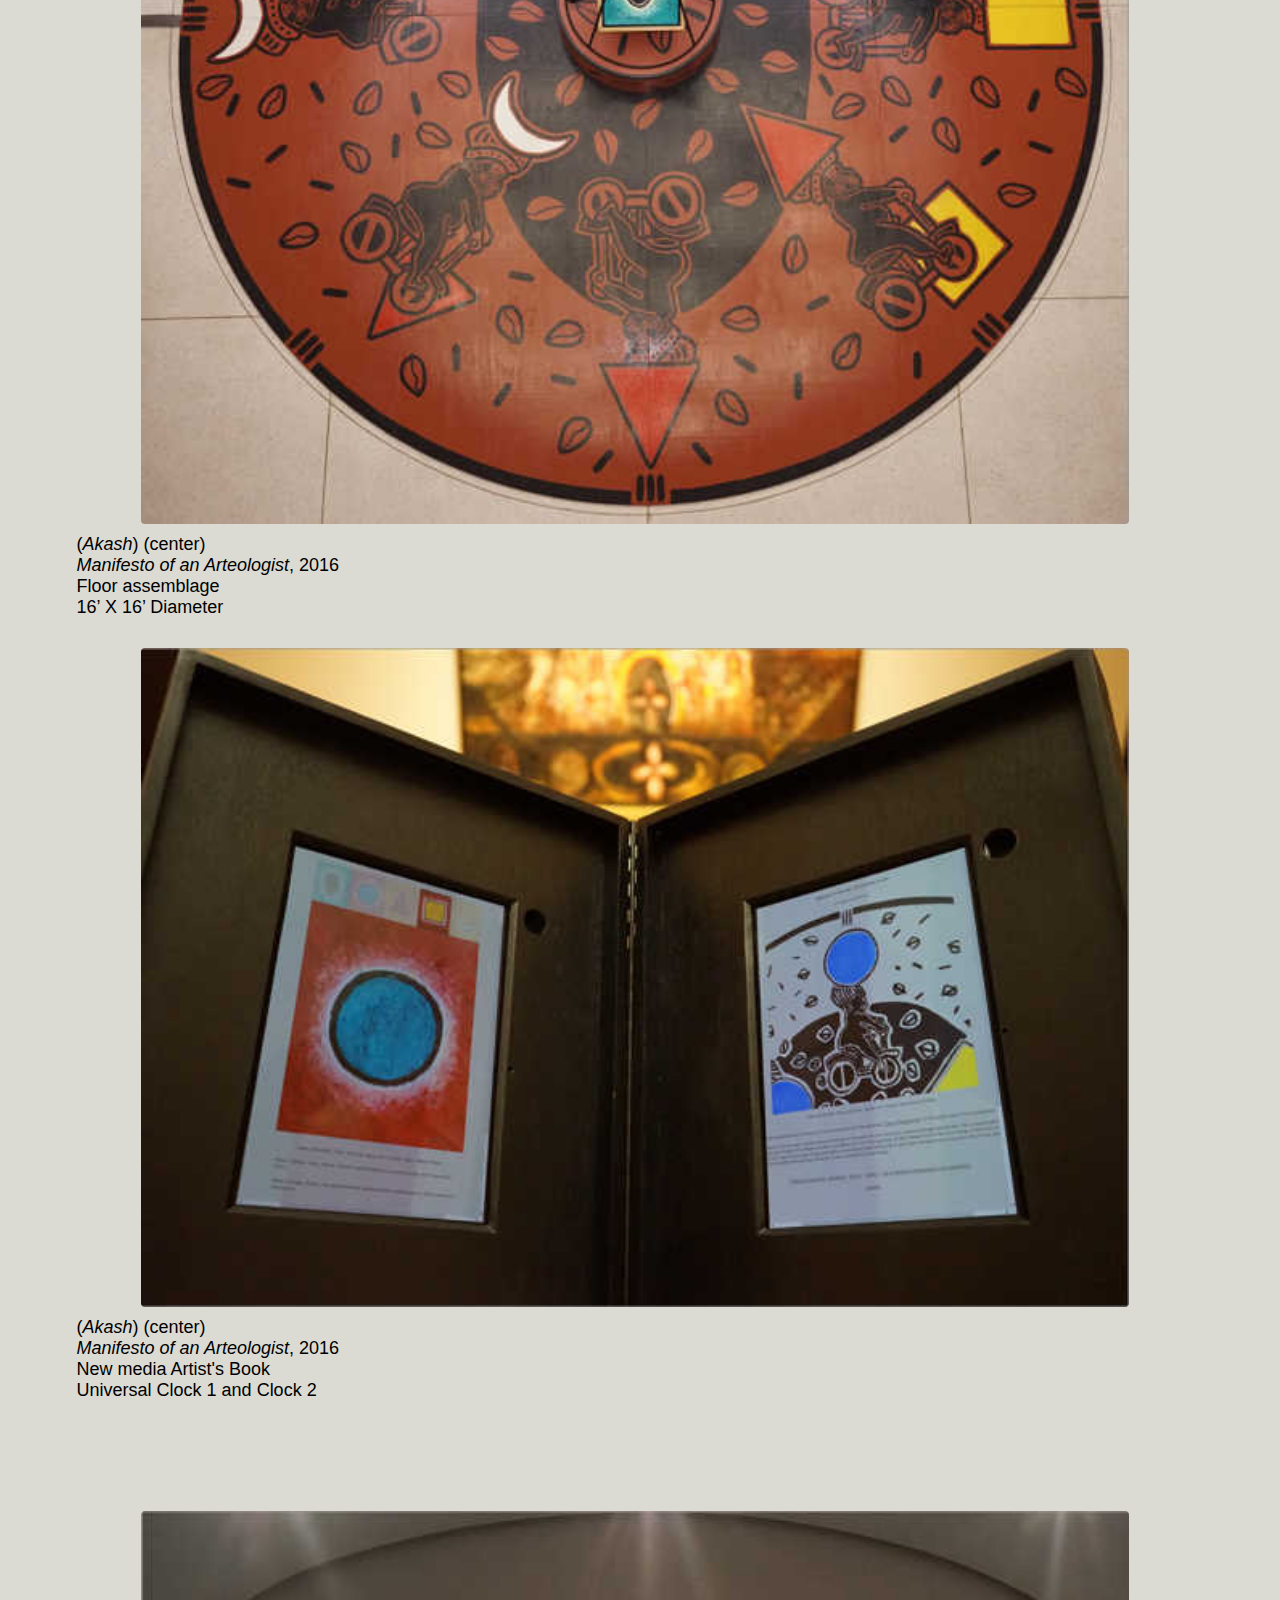
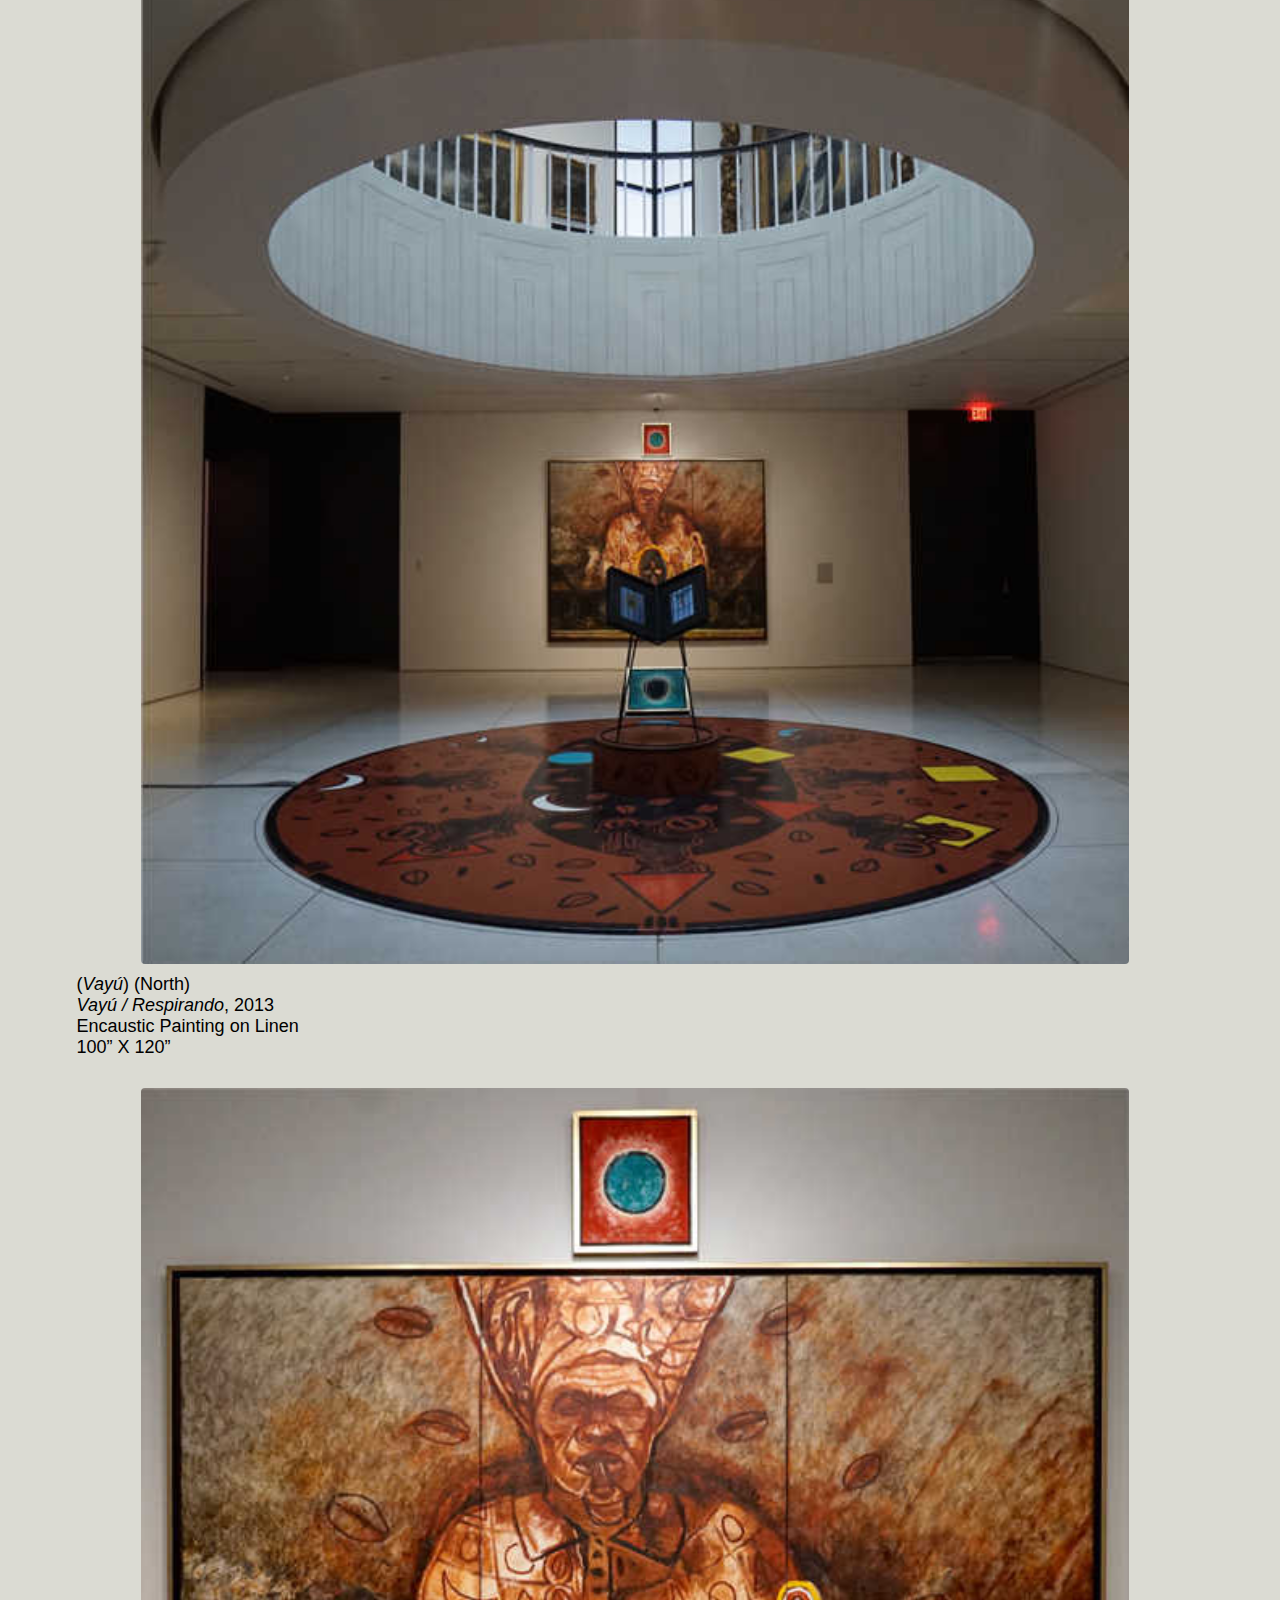
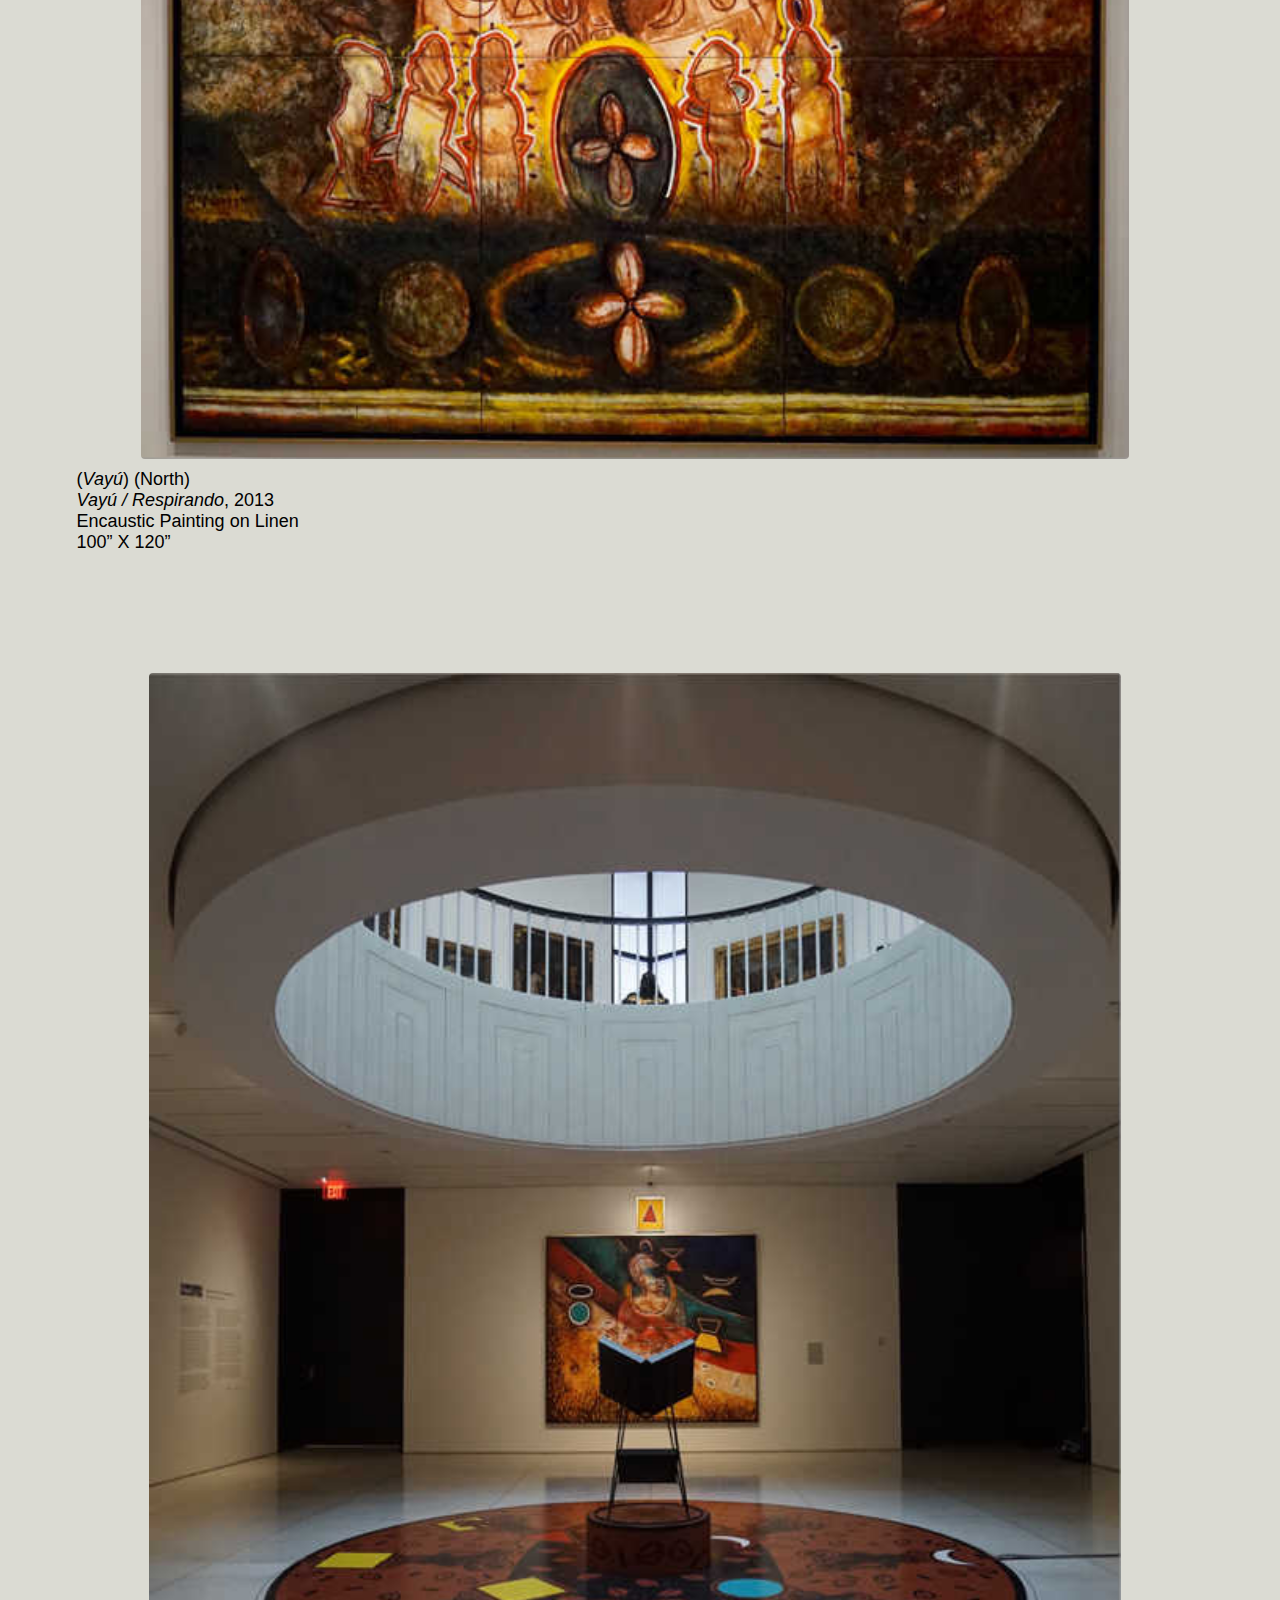
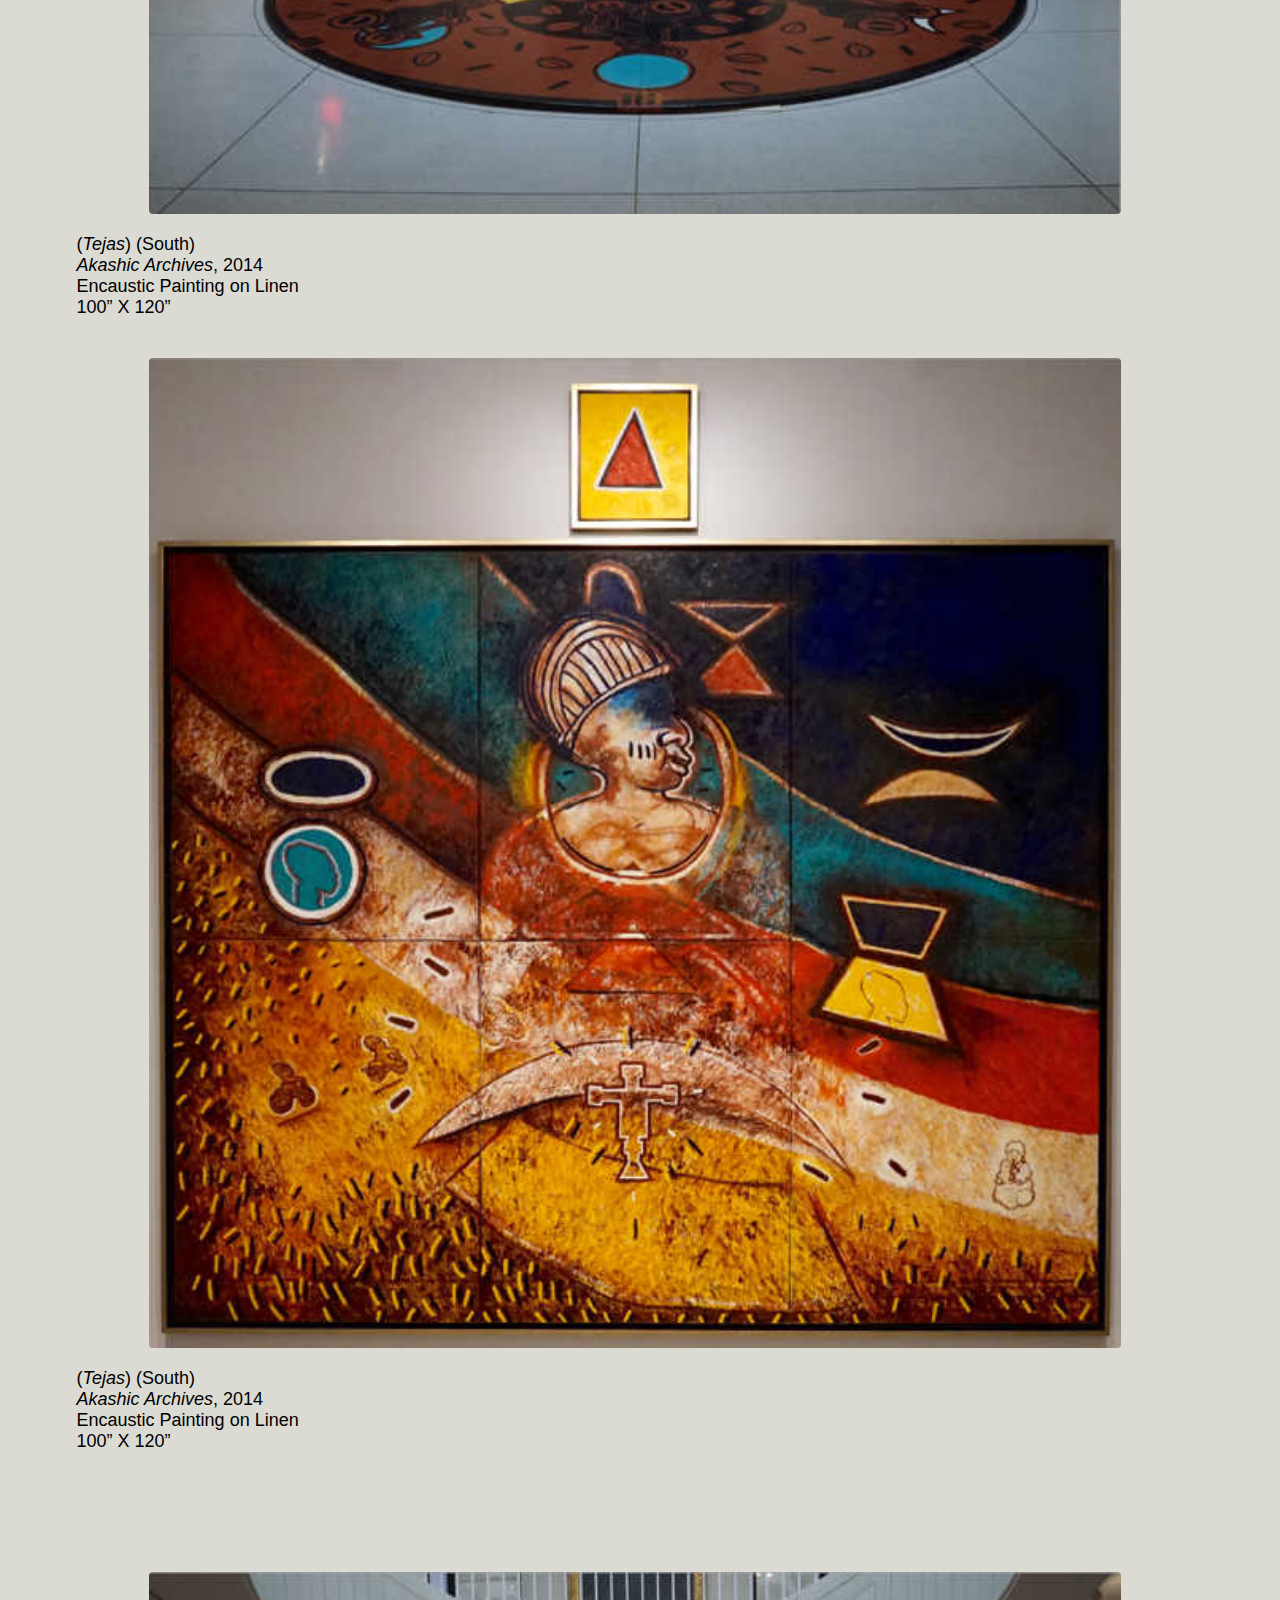
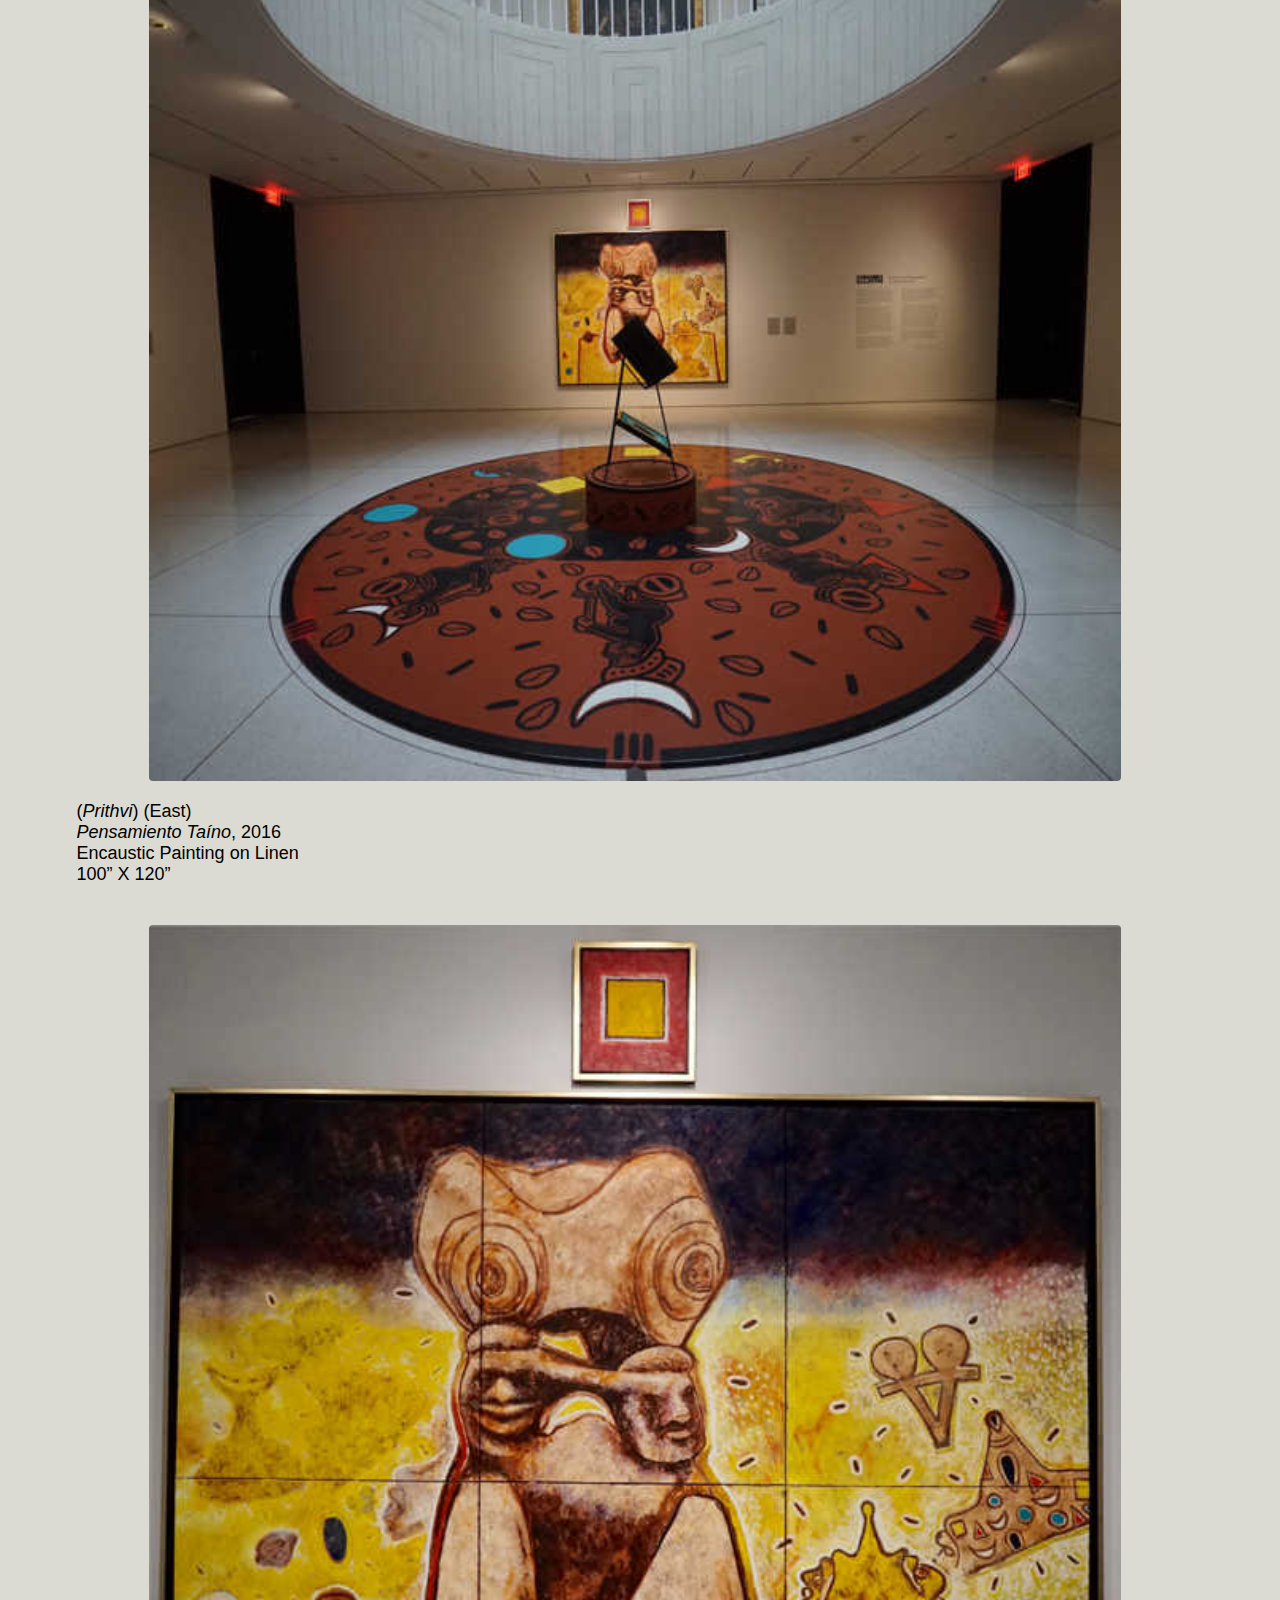
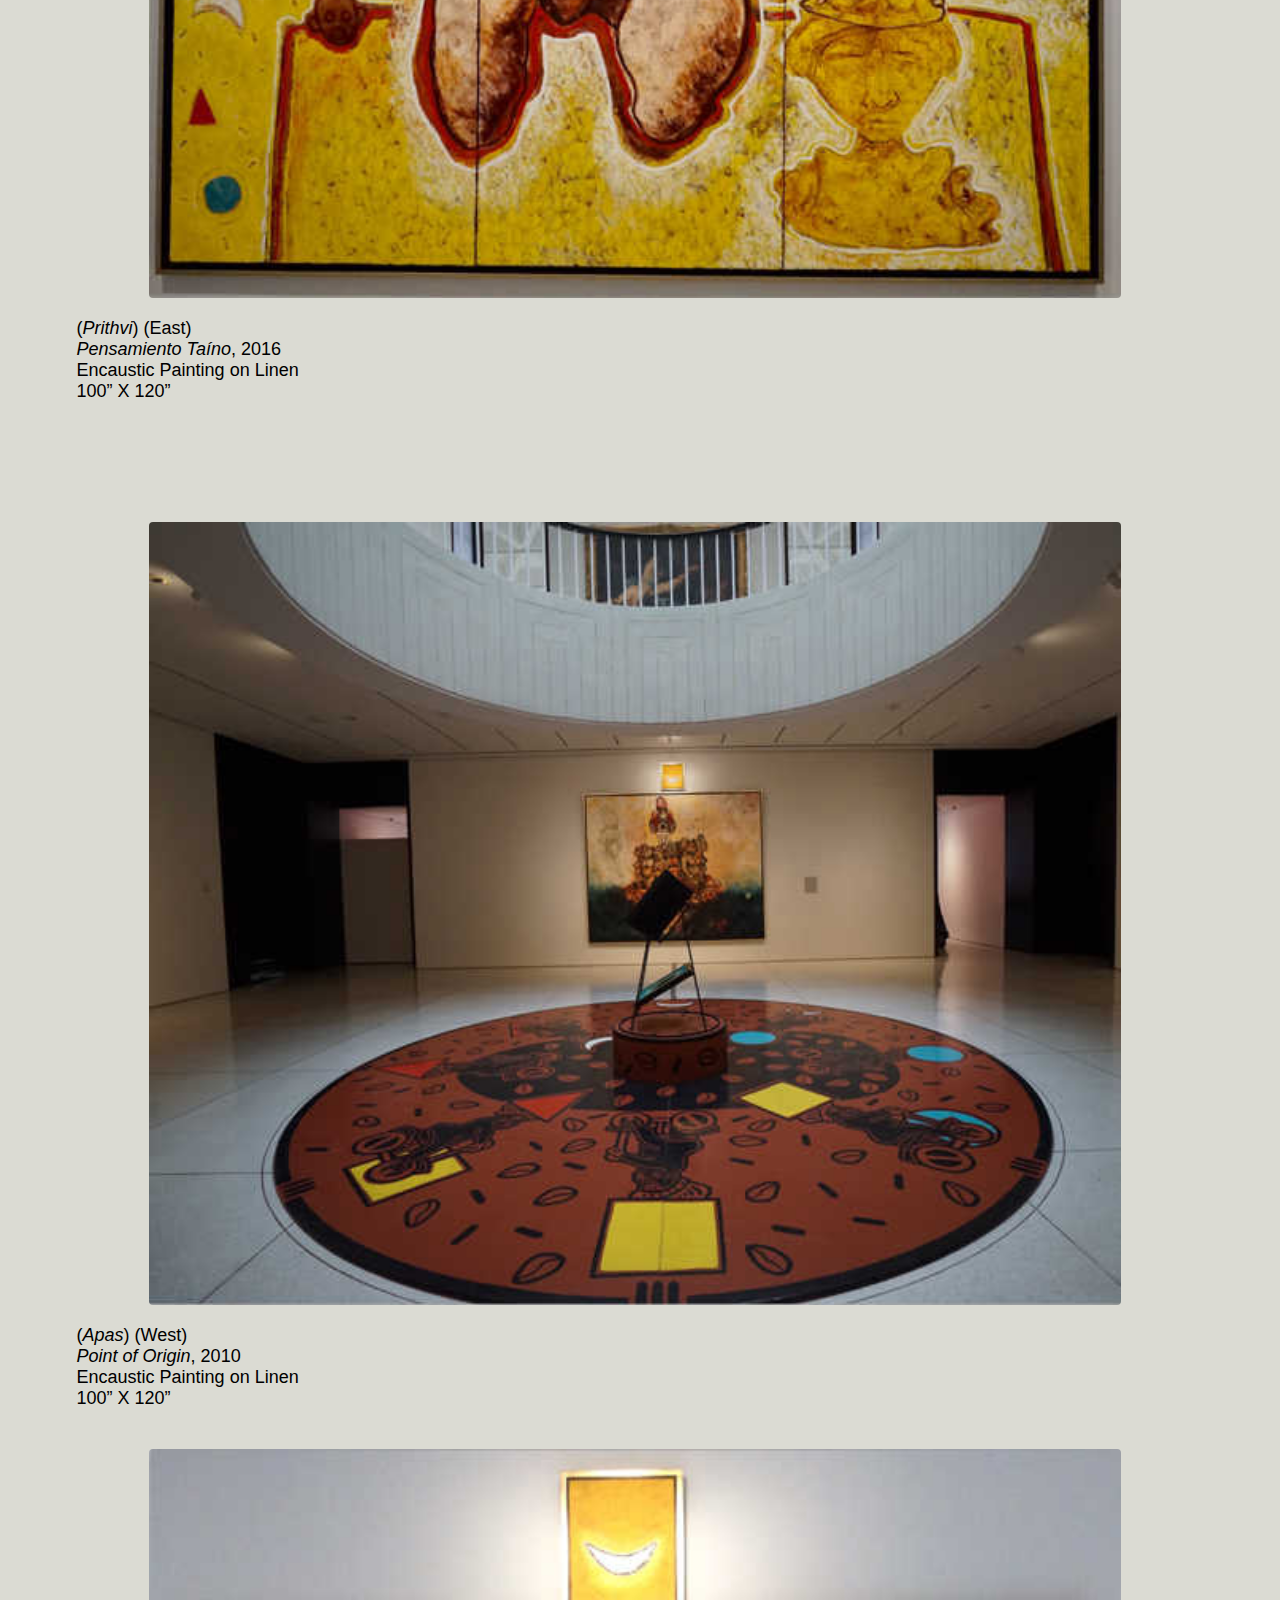
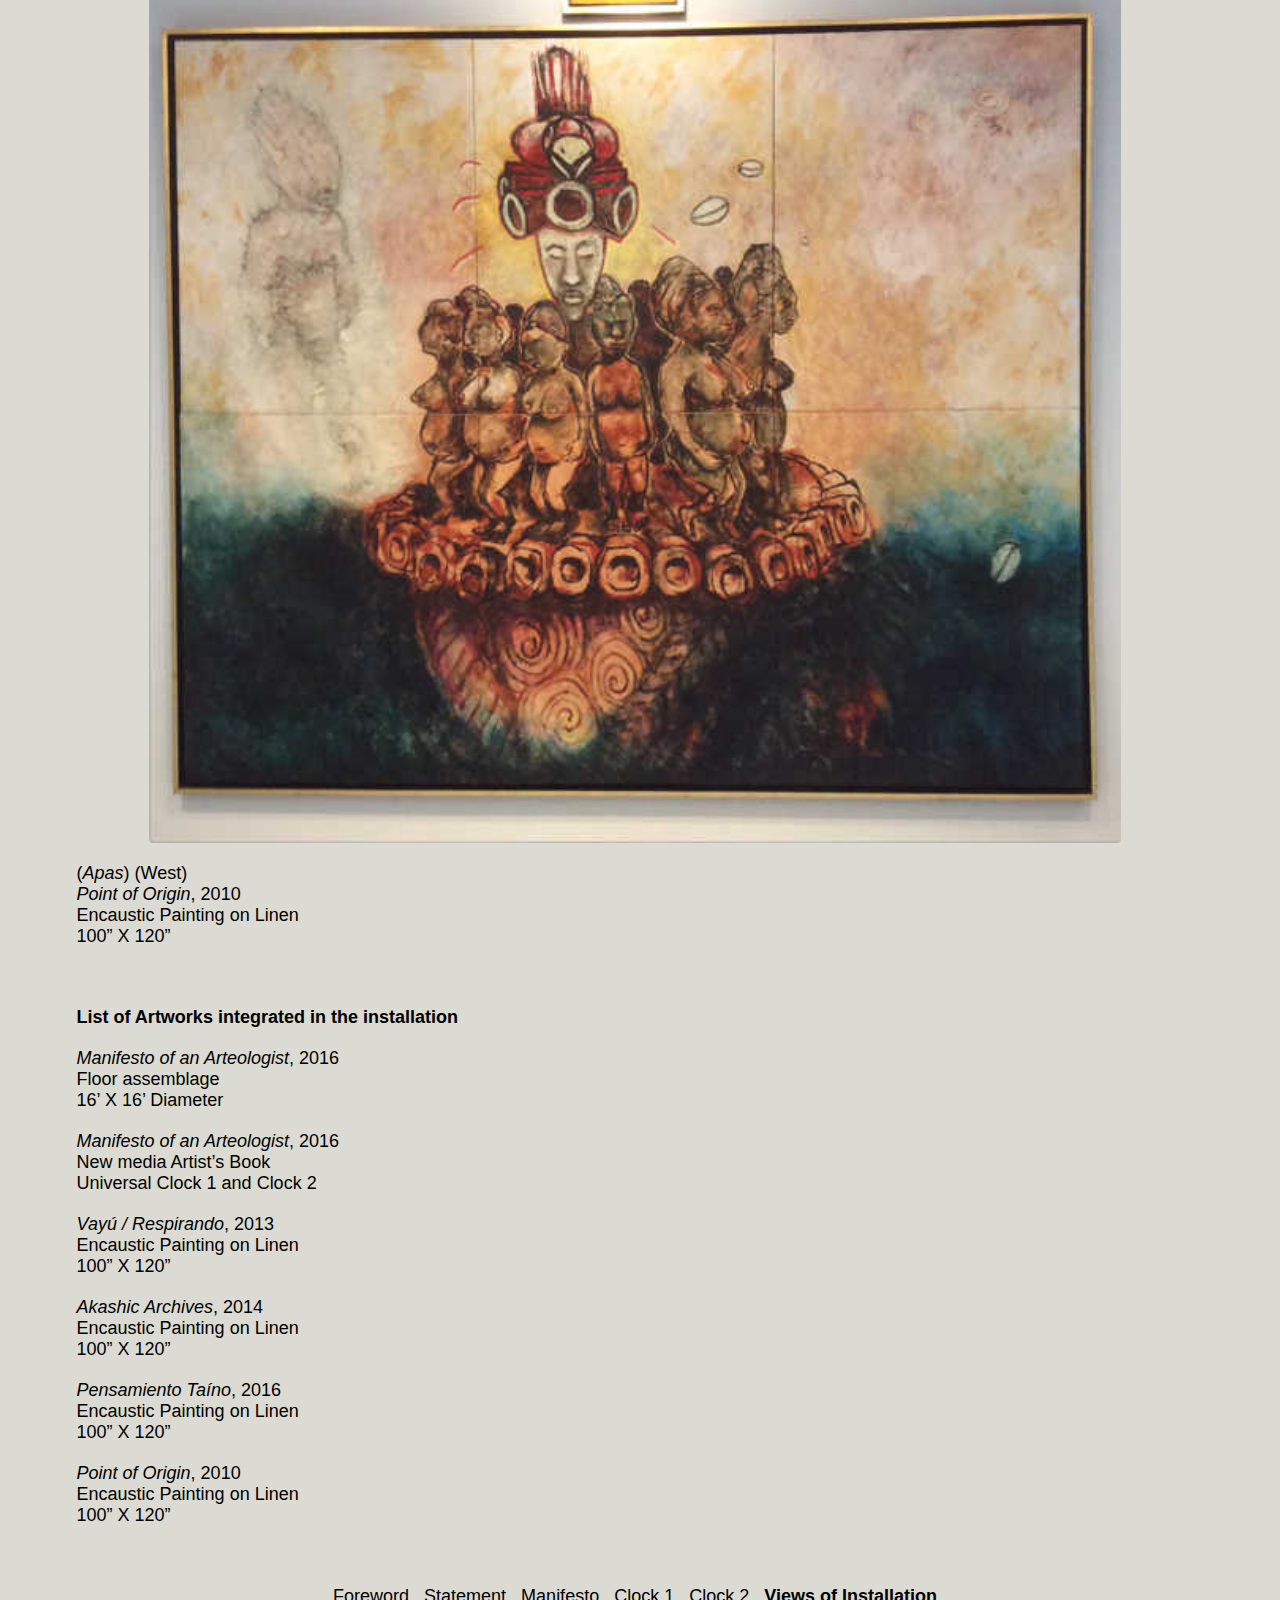
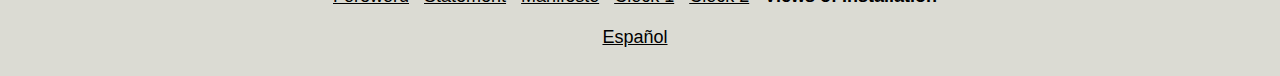
==== commit a9e43db6: "spaces" ====
--- a/memnat_art_en.html
+++ b/memnat_art_en.html
@@ -50,7 +50,7 @@
   <p class="p8">(<i>Akash</i>) (center)</p>
   <p class="p8"><i>Manifesto of an Arteologist</i>, 2016</p>
 <p class="p8">Floor assemblage</p>
-  <p class="p8">16’ X16’ Diameter</p>
+  <p class="p8">16’ X 16’ Diameter</p>
 </div>
 <div class="unit whole center"></div>
 <img class="img art" src="img/AkashBookNew.jpg" />
@@ -174,7 +174,7 @@
 <div class="unit whole left">
   <p class="p8"> <i>Manifesto of an Arteologist</i>, 2016</p>
   <p class="p8"> Floor assemblage</p>
-  <p class="p8"> 16’ X16’ Diameter</p>
+  <p class="p8"> 16’ X 16’ Diameter</p>
 </div>
 
 <div class="unit whole left">
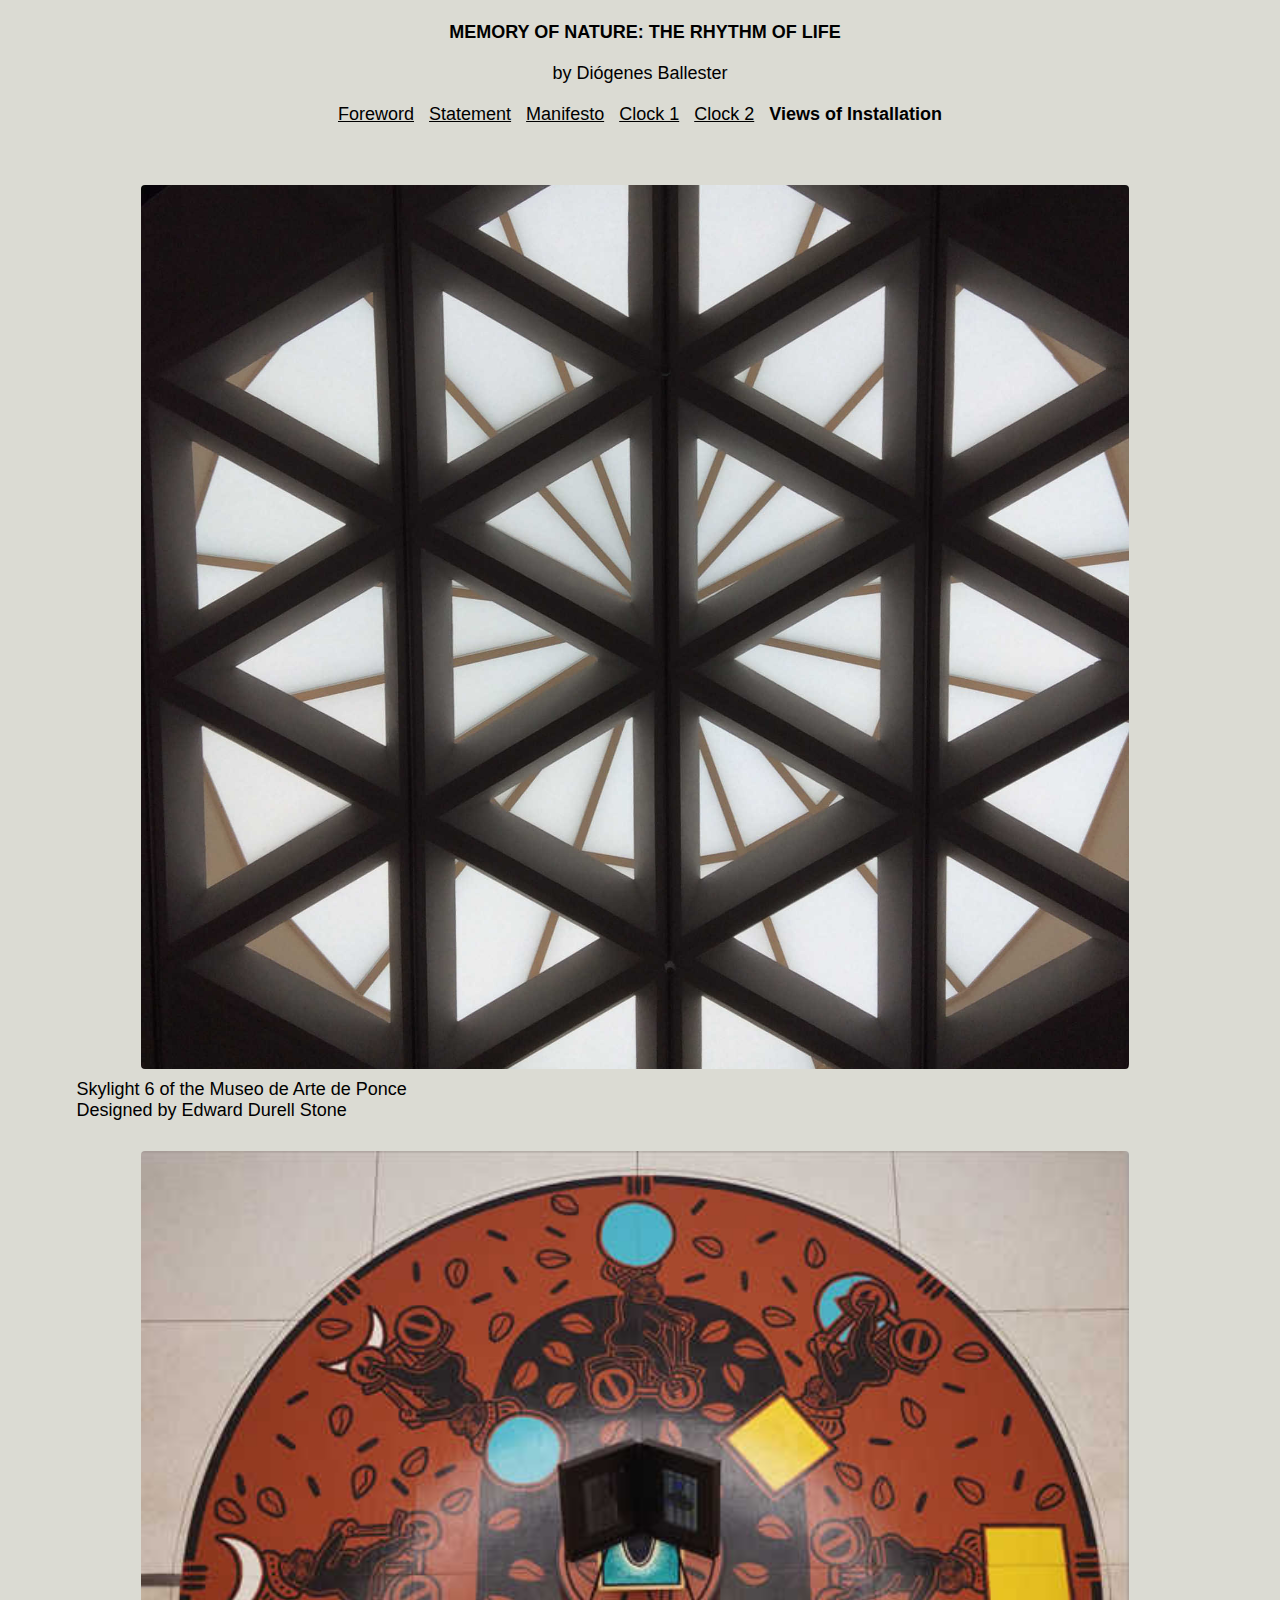
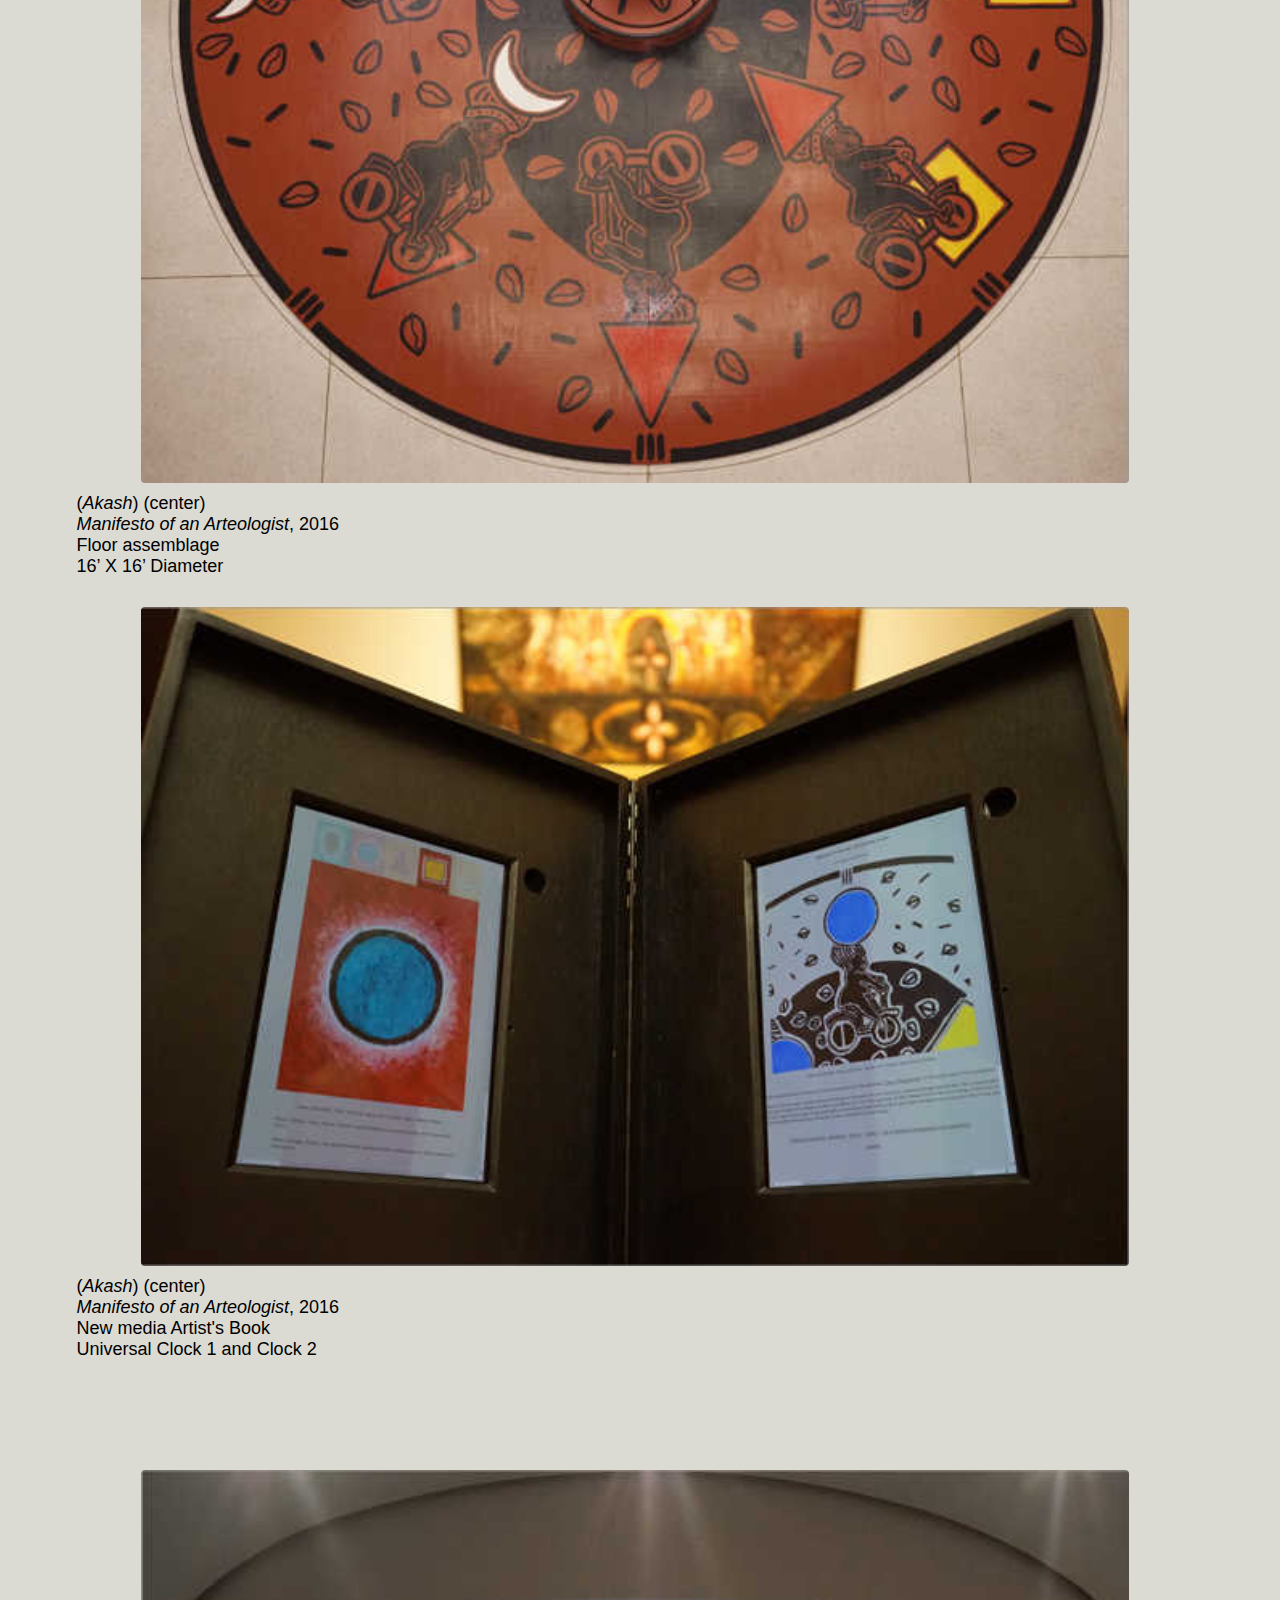
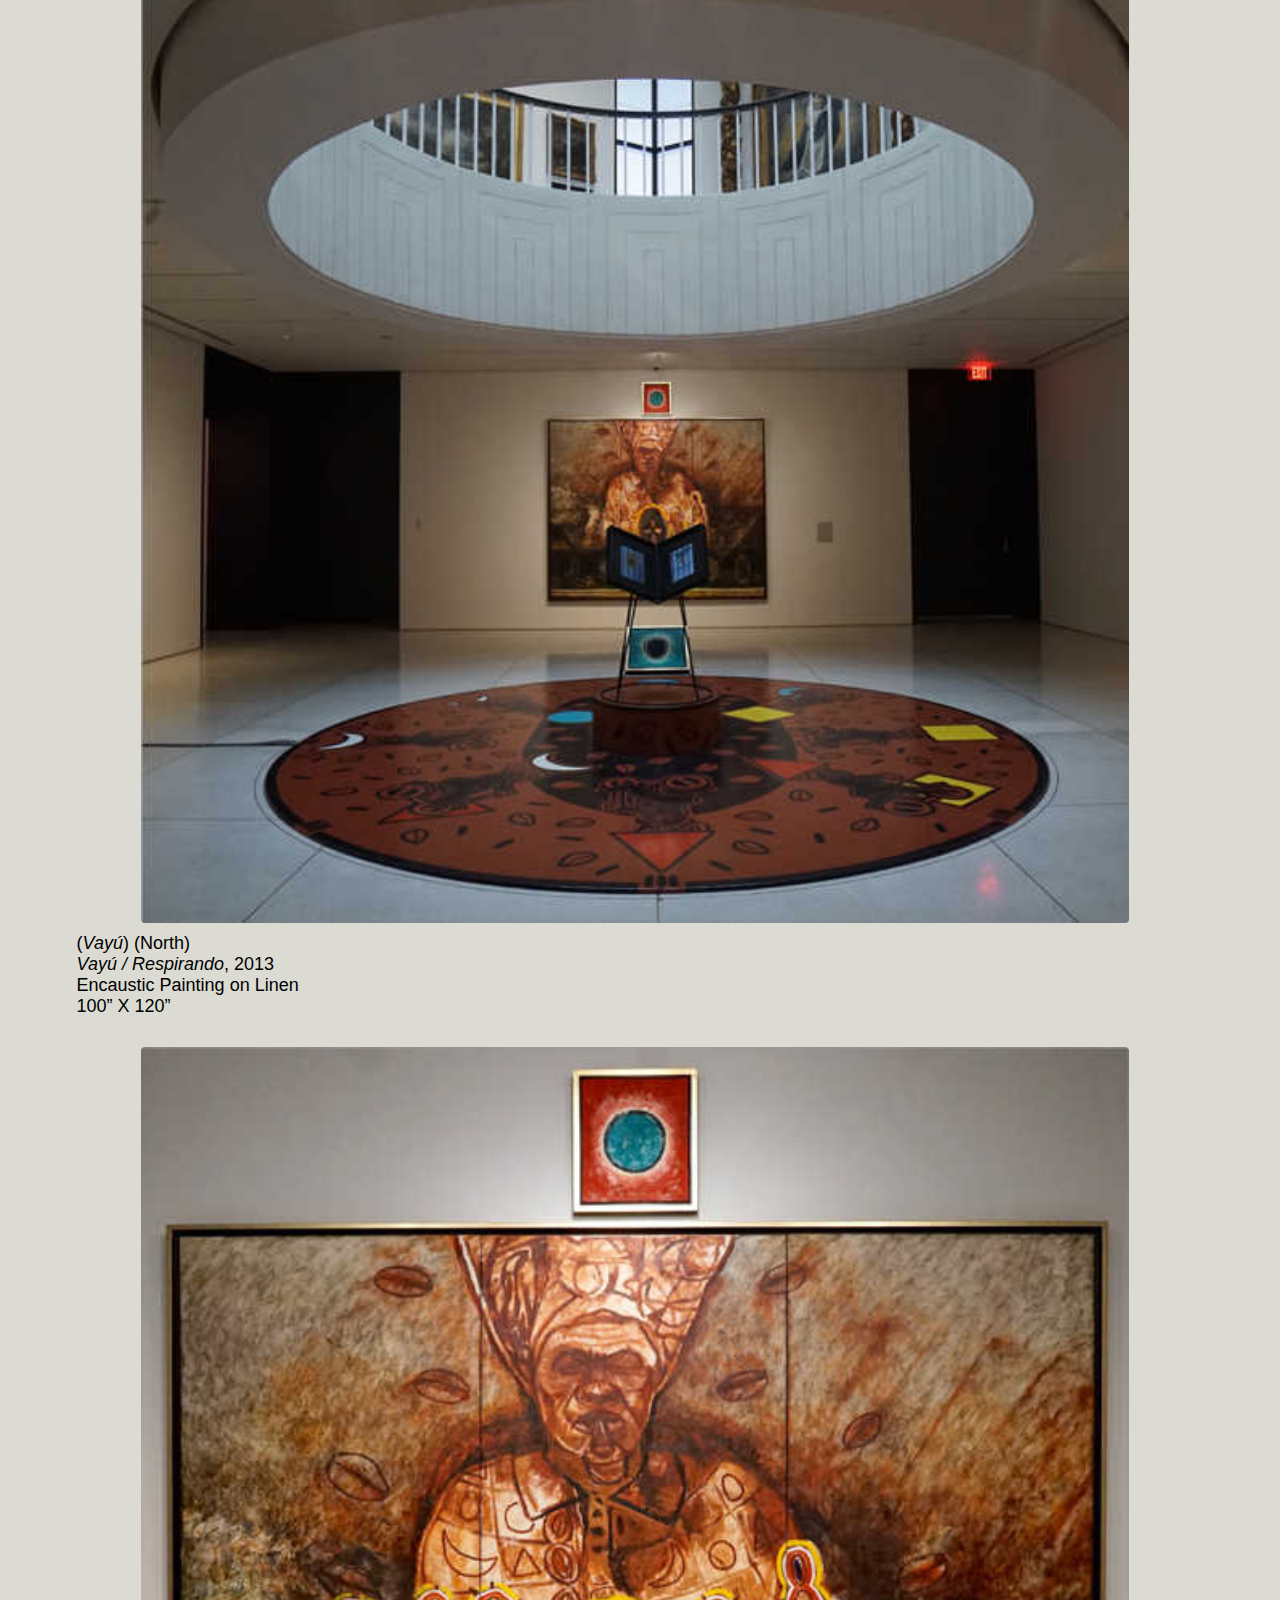
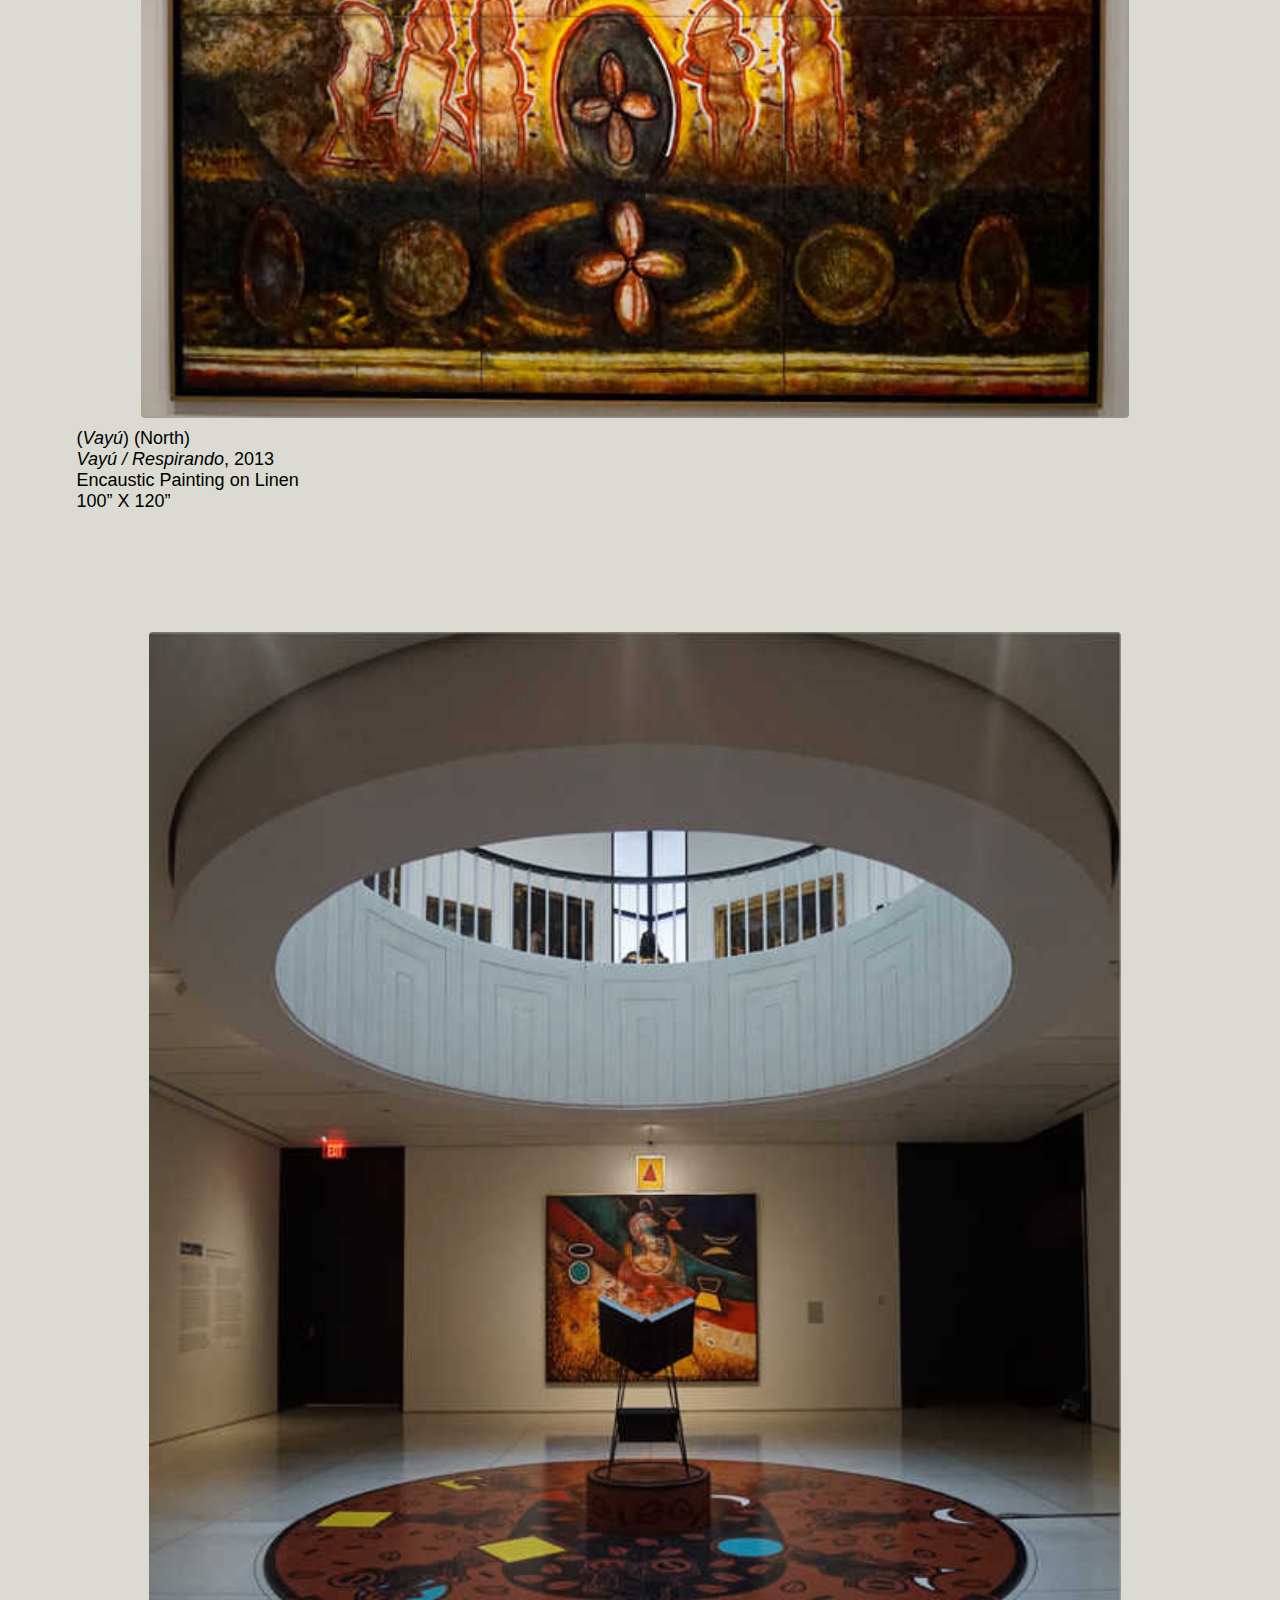
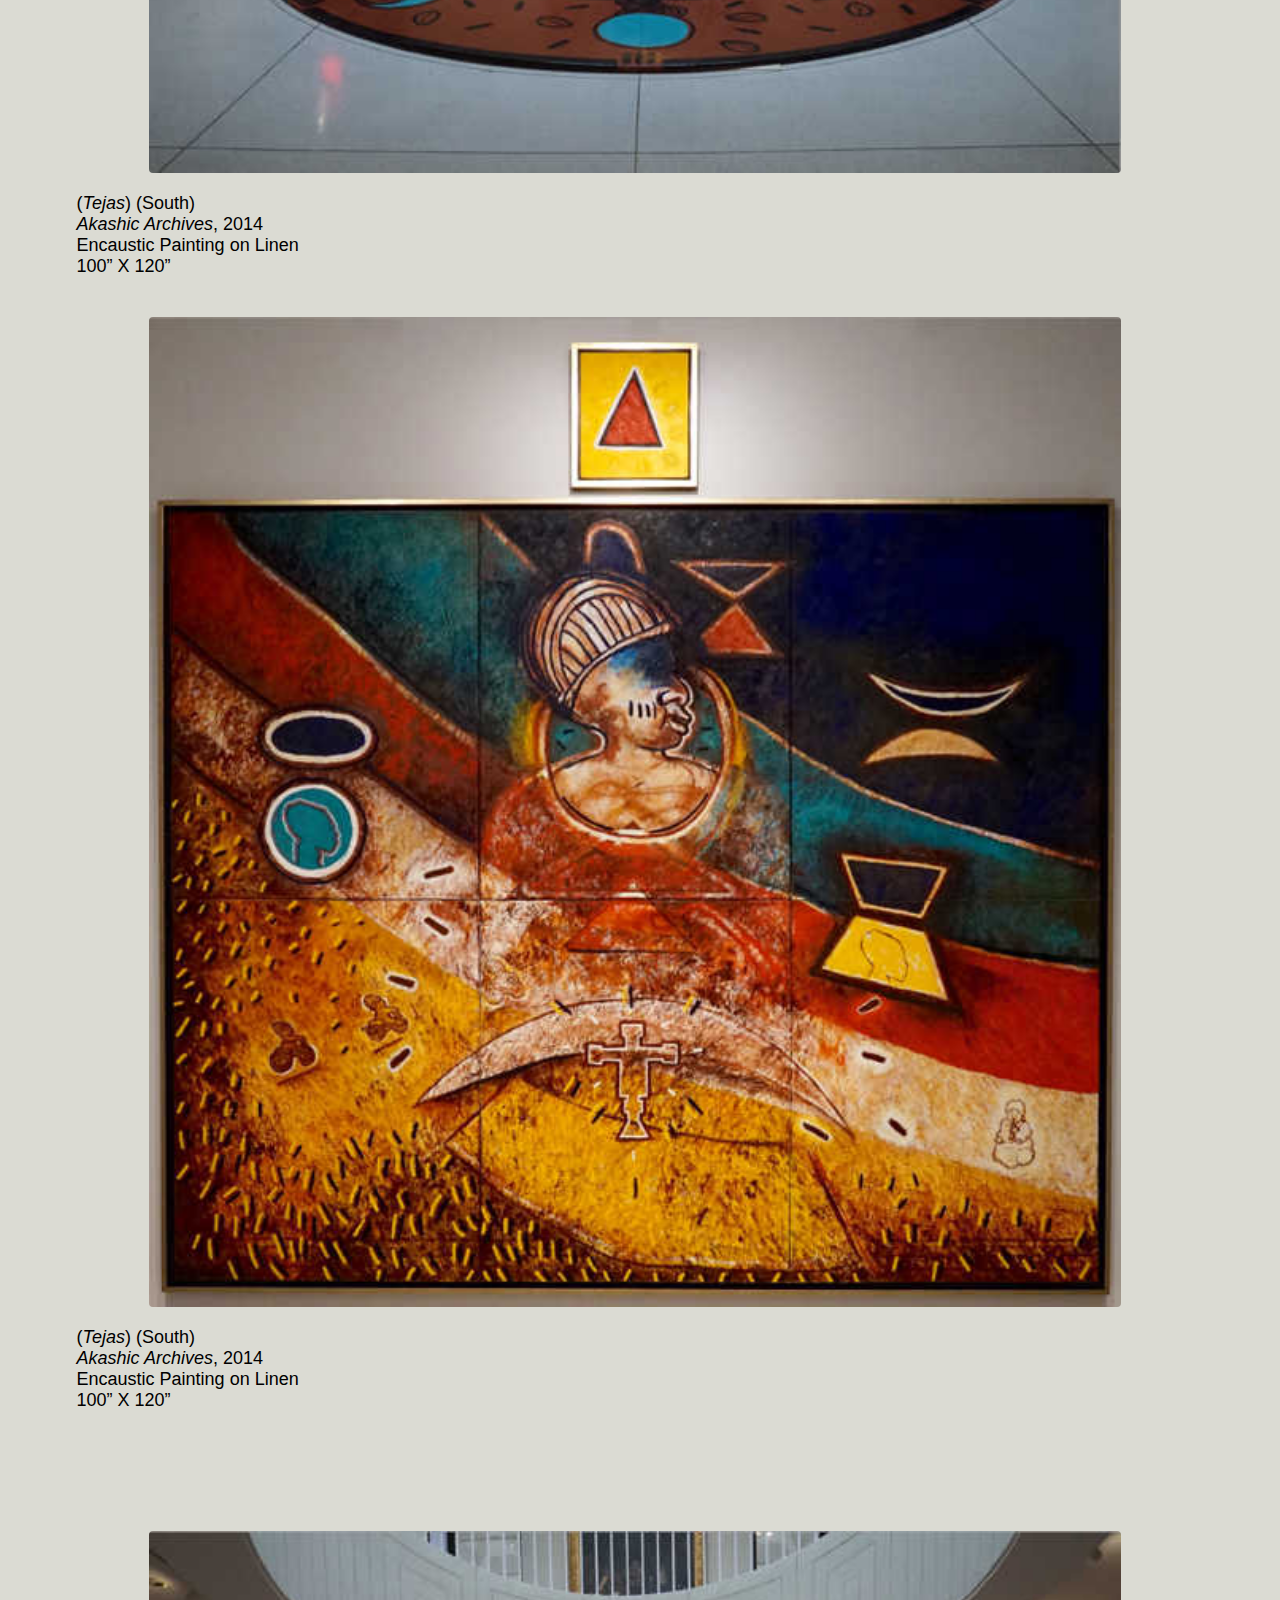
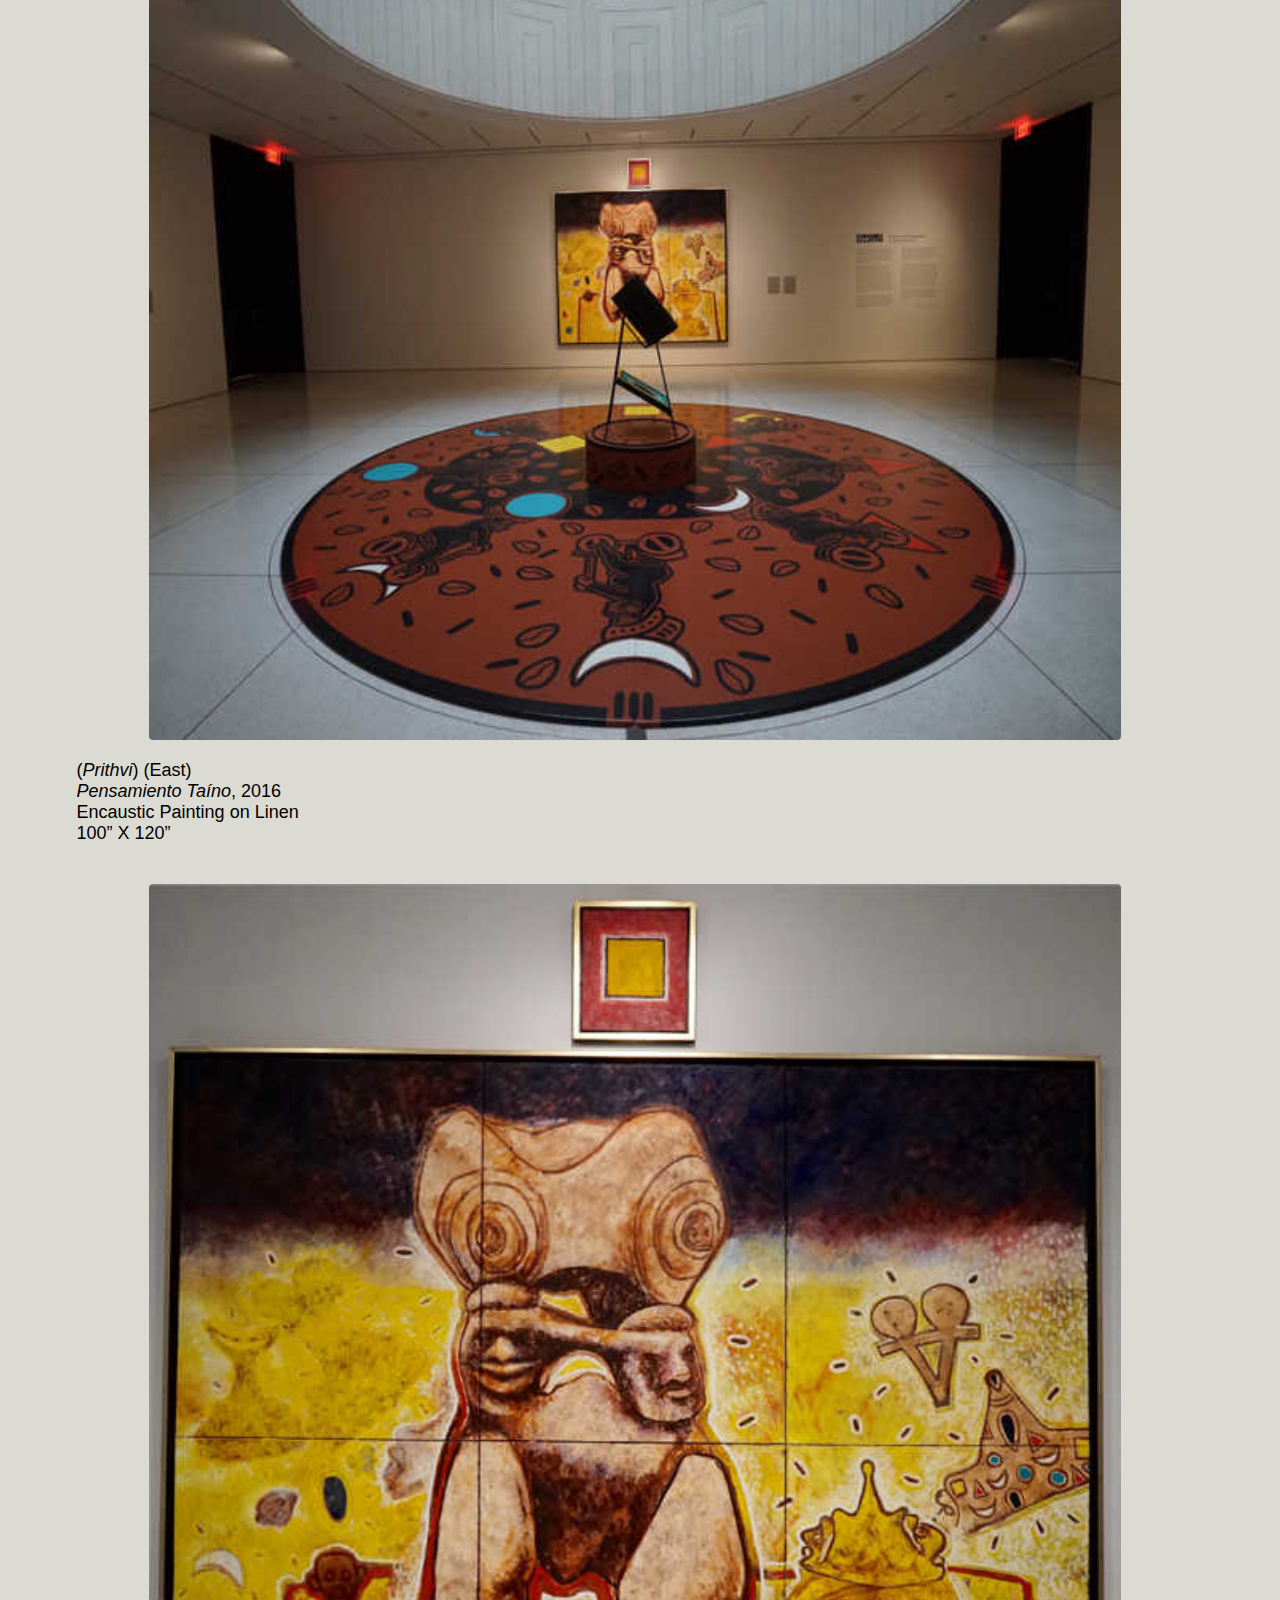
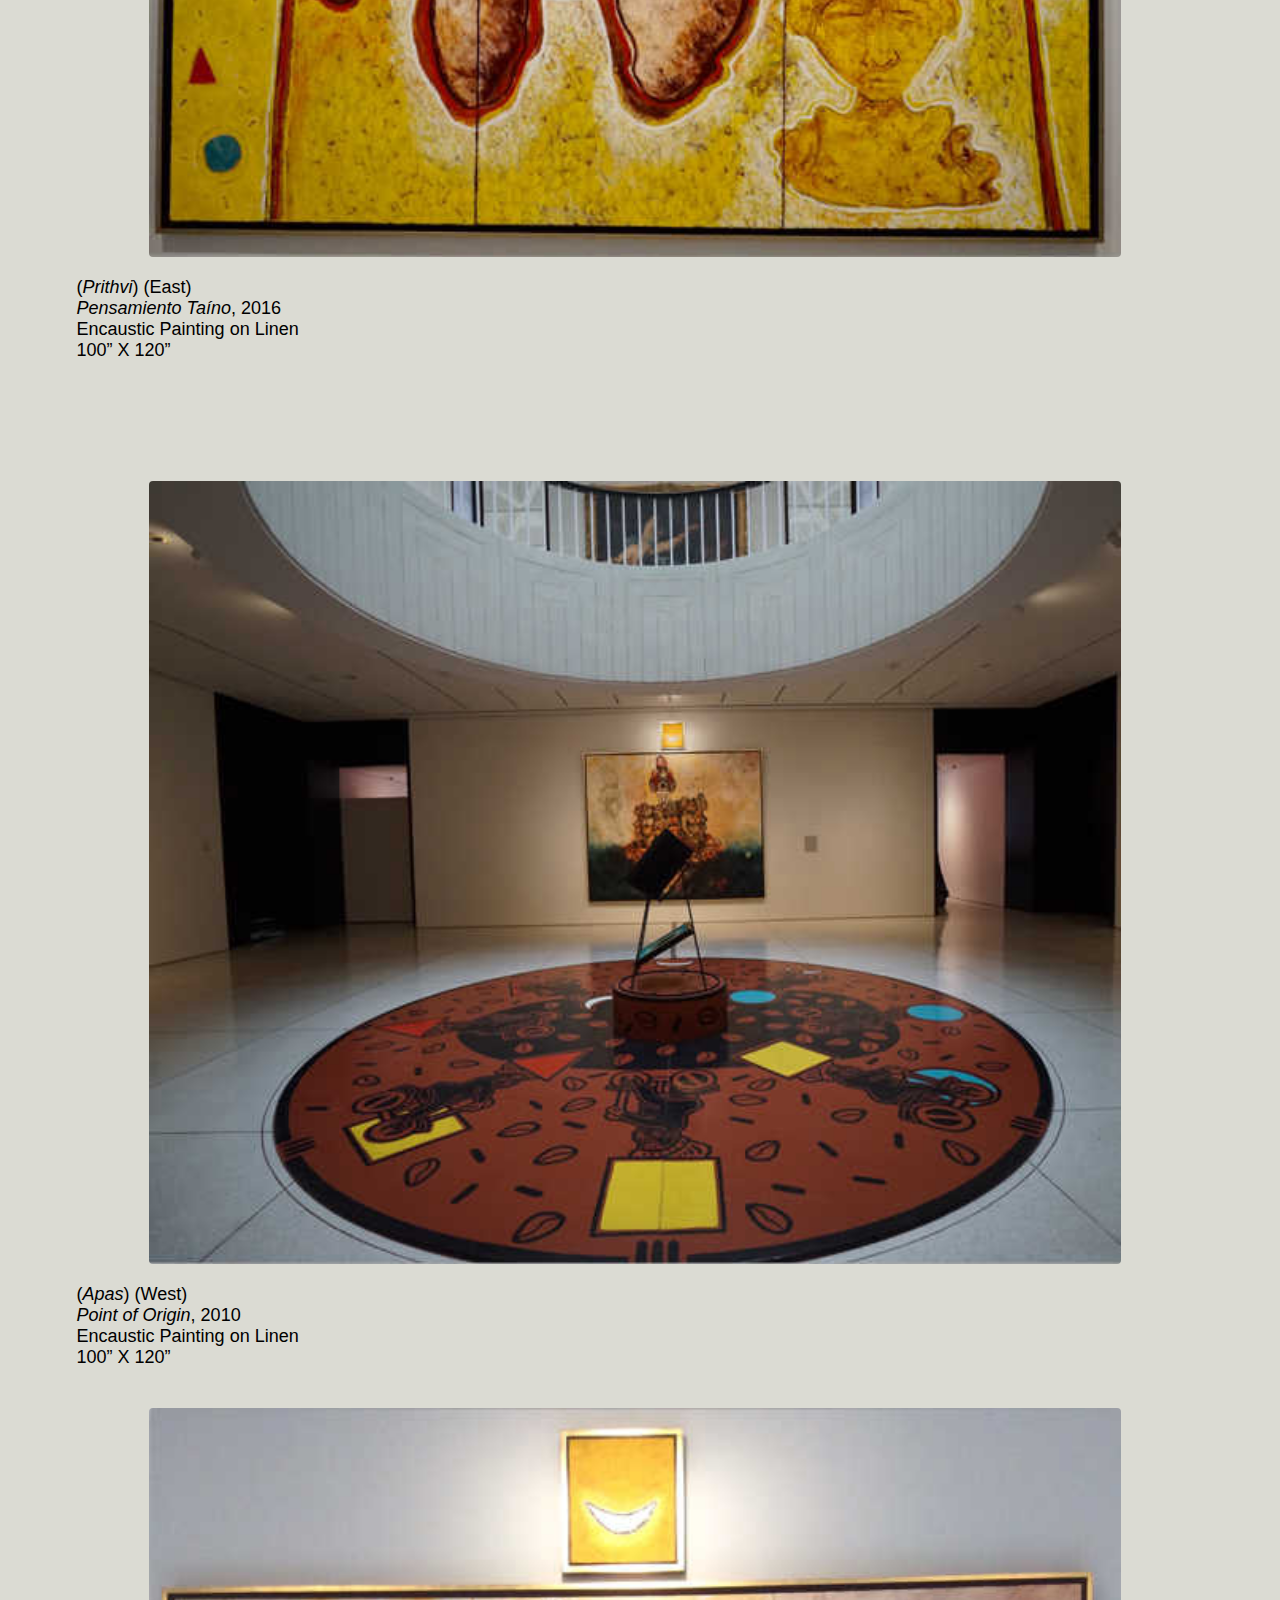
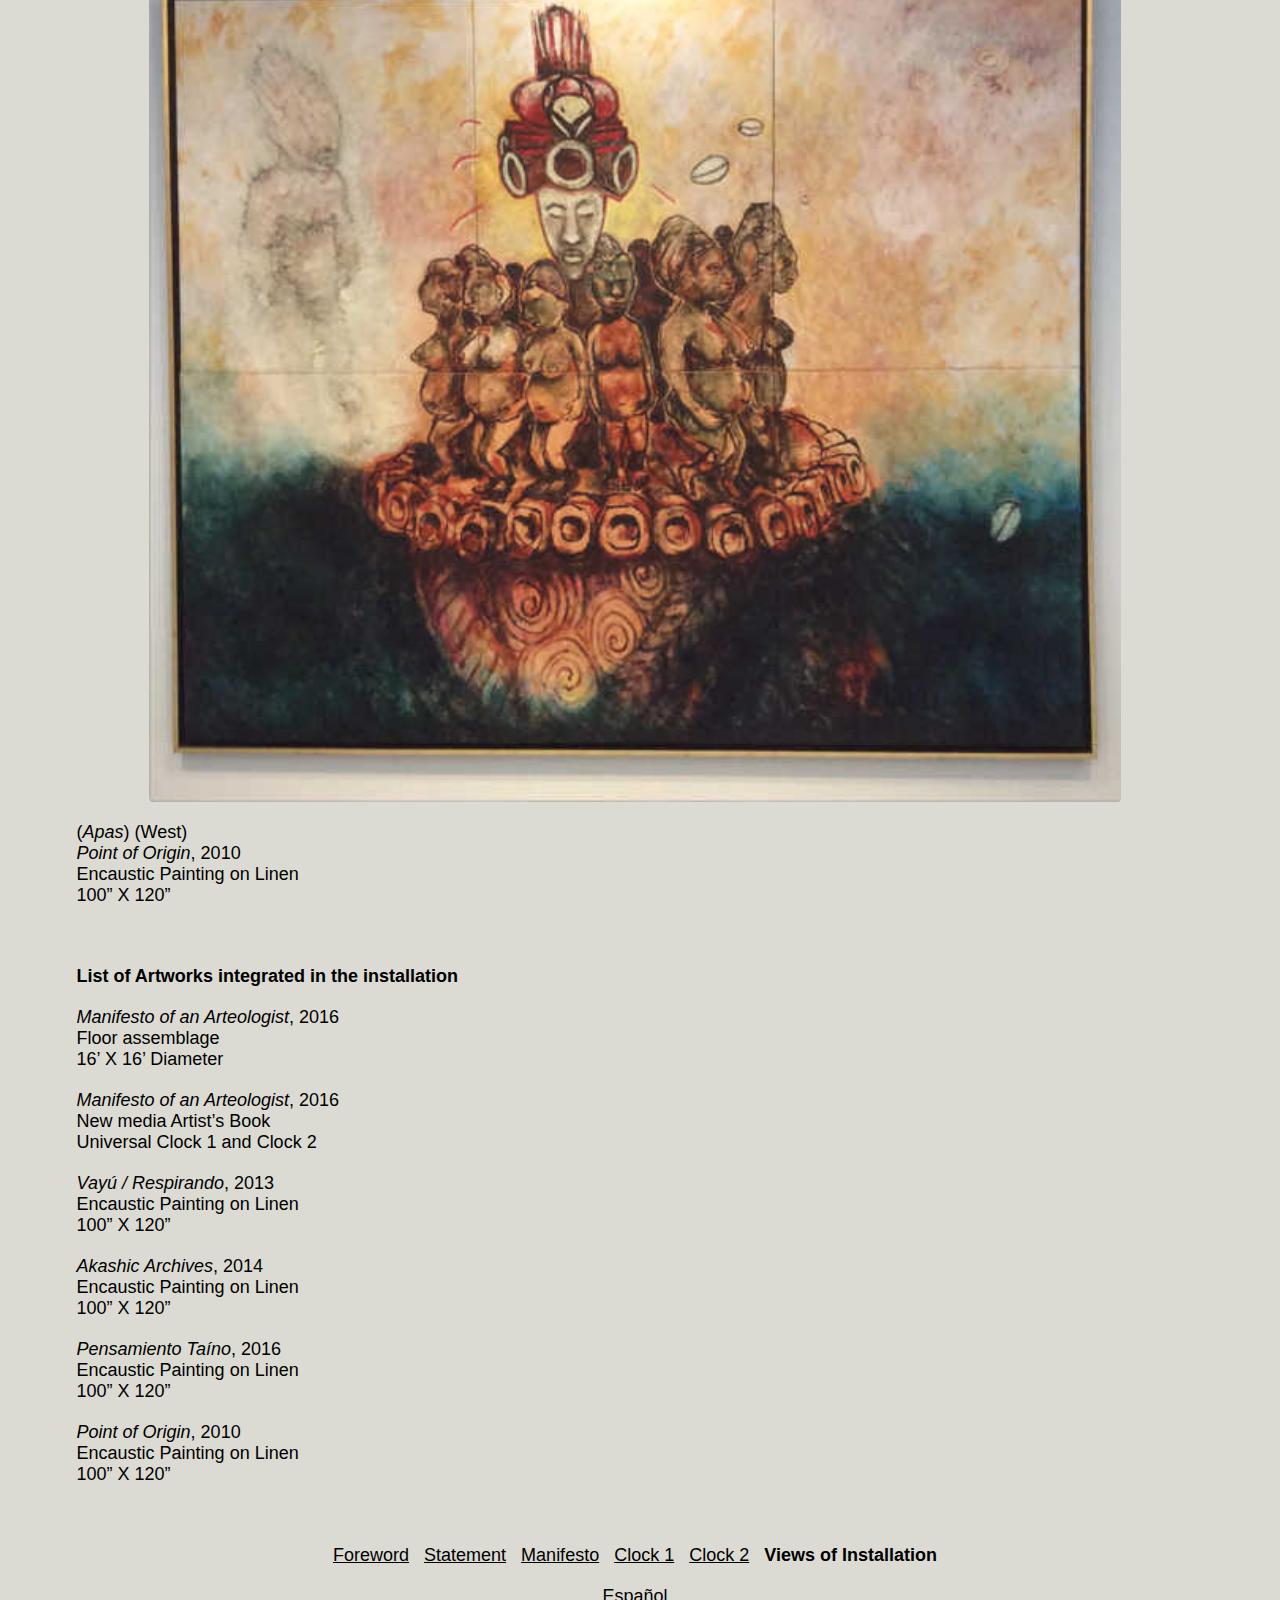
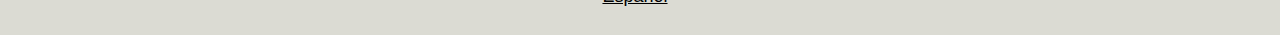
==== commit 05326888: "remove top lang link" ====
--- a/memnat_art_en.html
+++ b/memnat_art_en.html
@@ -29,12 +29,6 @@
   </nav>
 </div>
 
-<div class="unit whole center">
-  <nav>
-  <a href="memnat_art_es.html">Español</a> &nbsp;
-  </nav>
-</div>
-
 <div class="unit whole center"></div>
 <div class="unit whole center"></div>
 <div class="unit whole center">
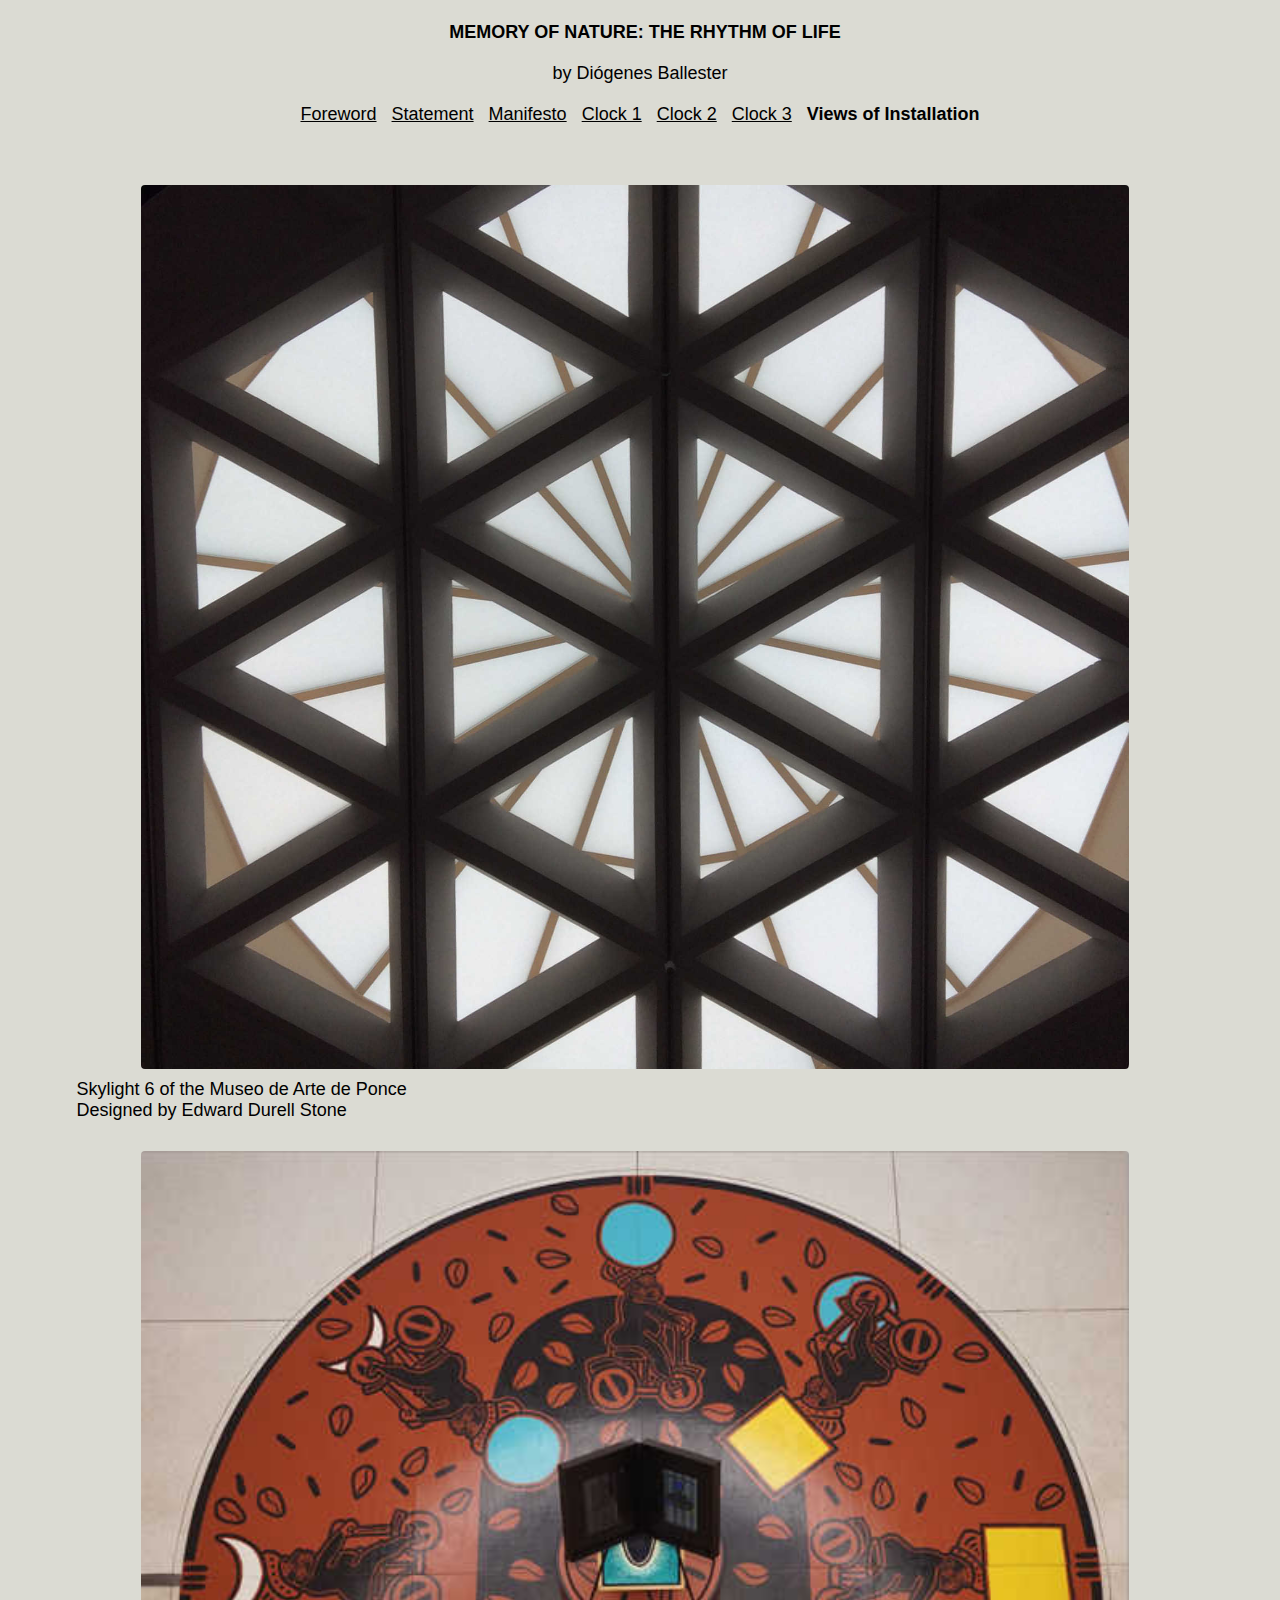
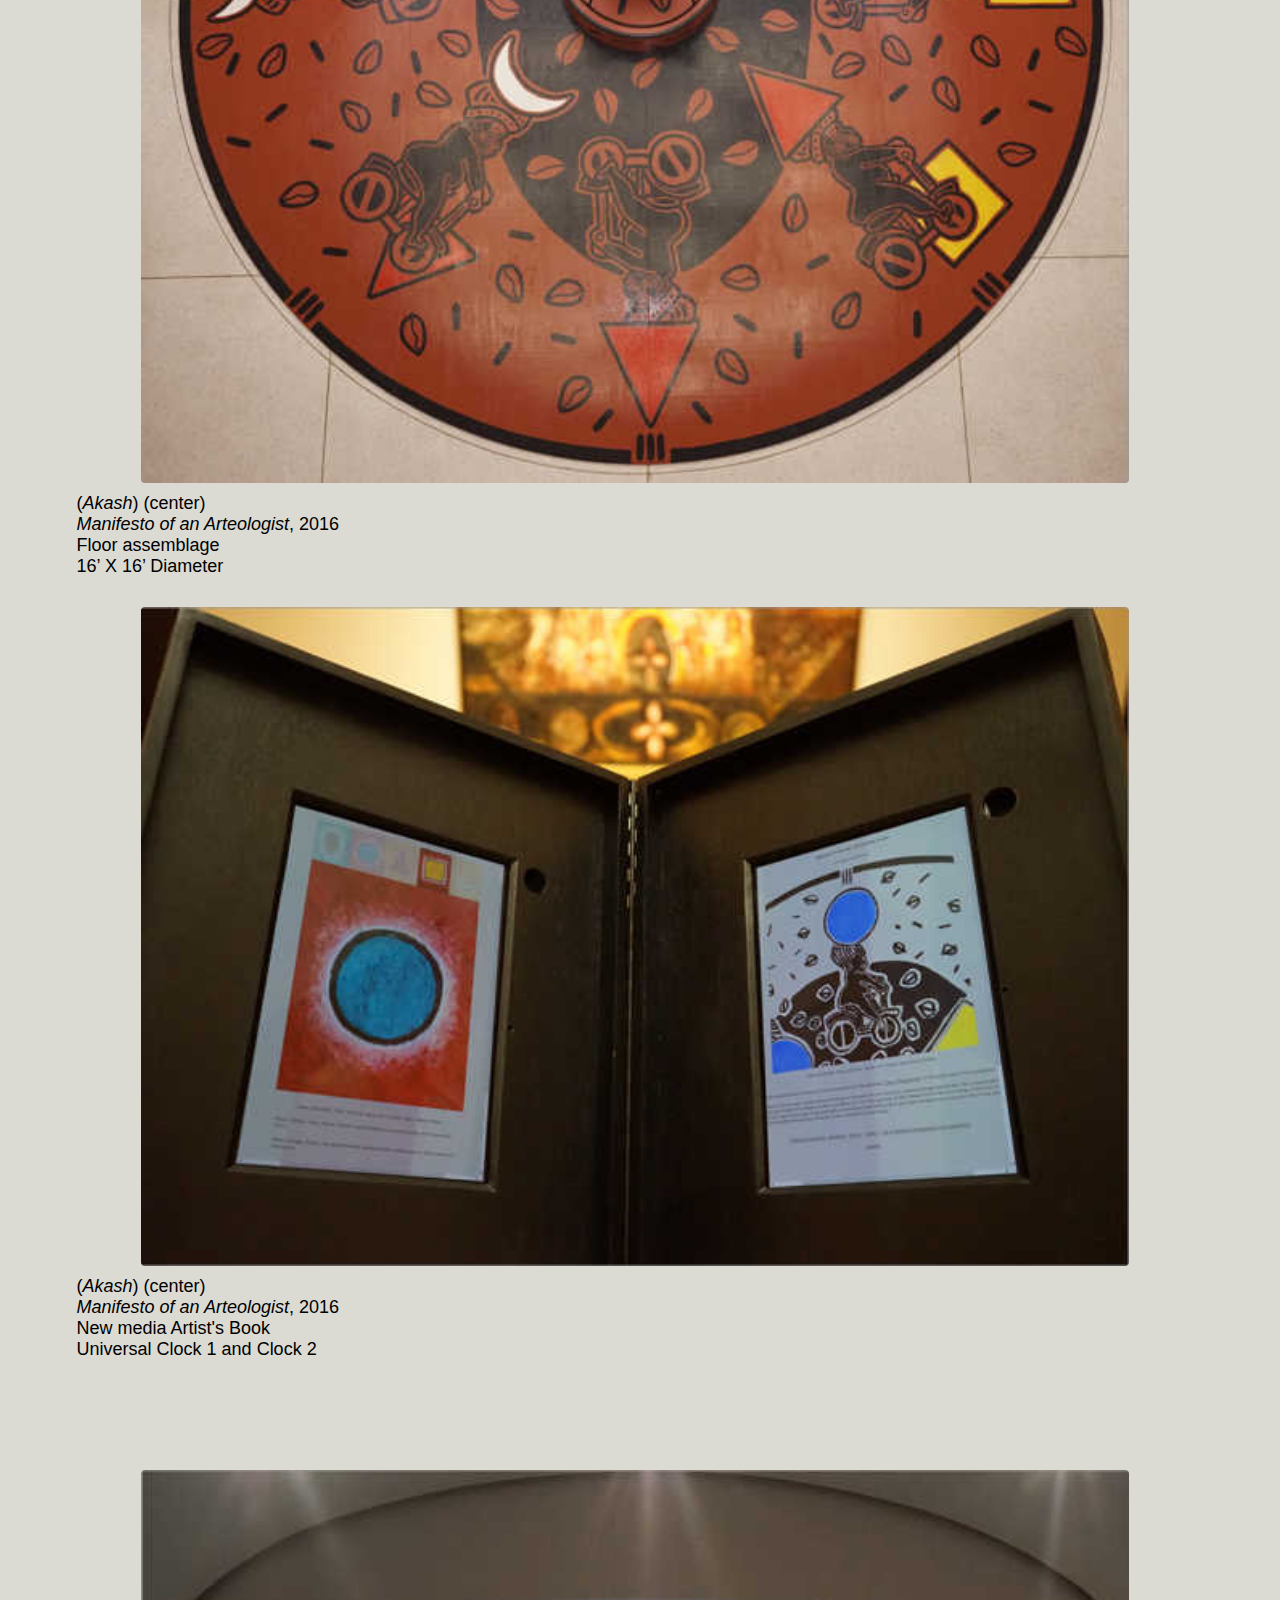
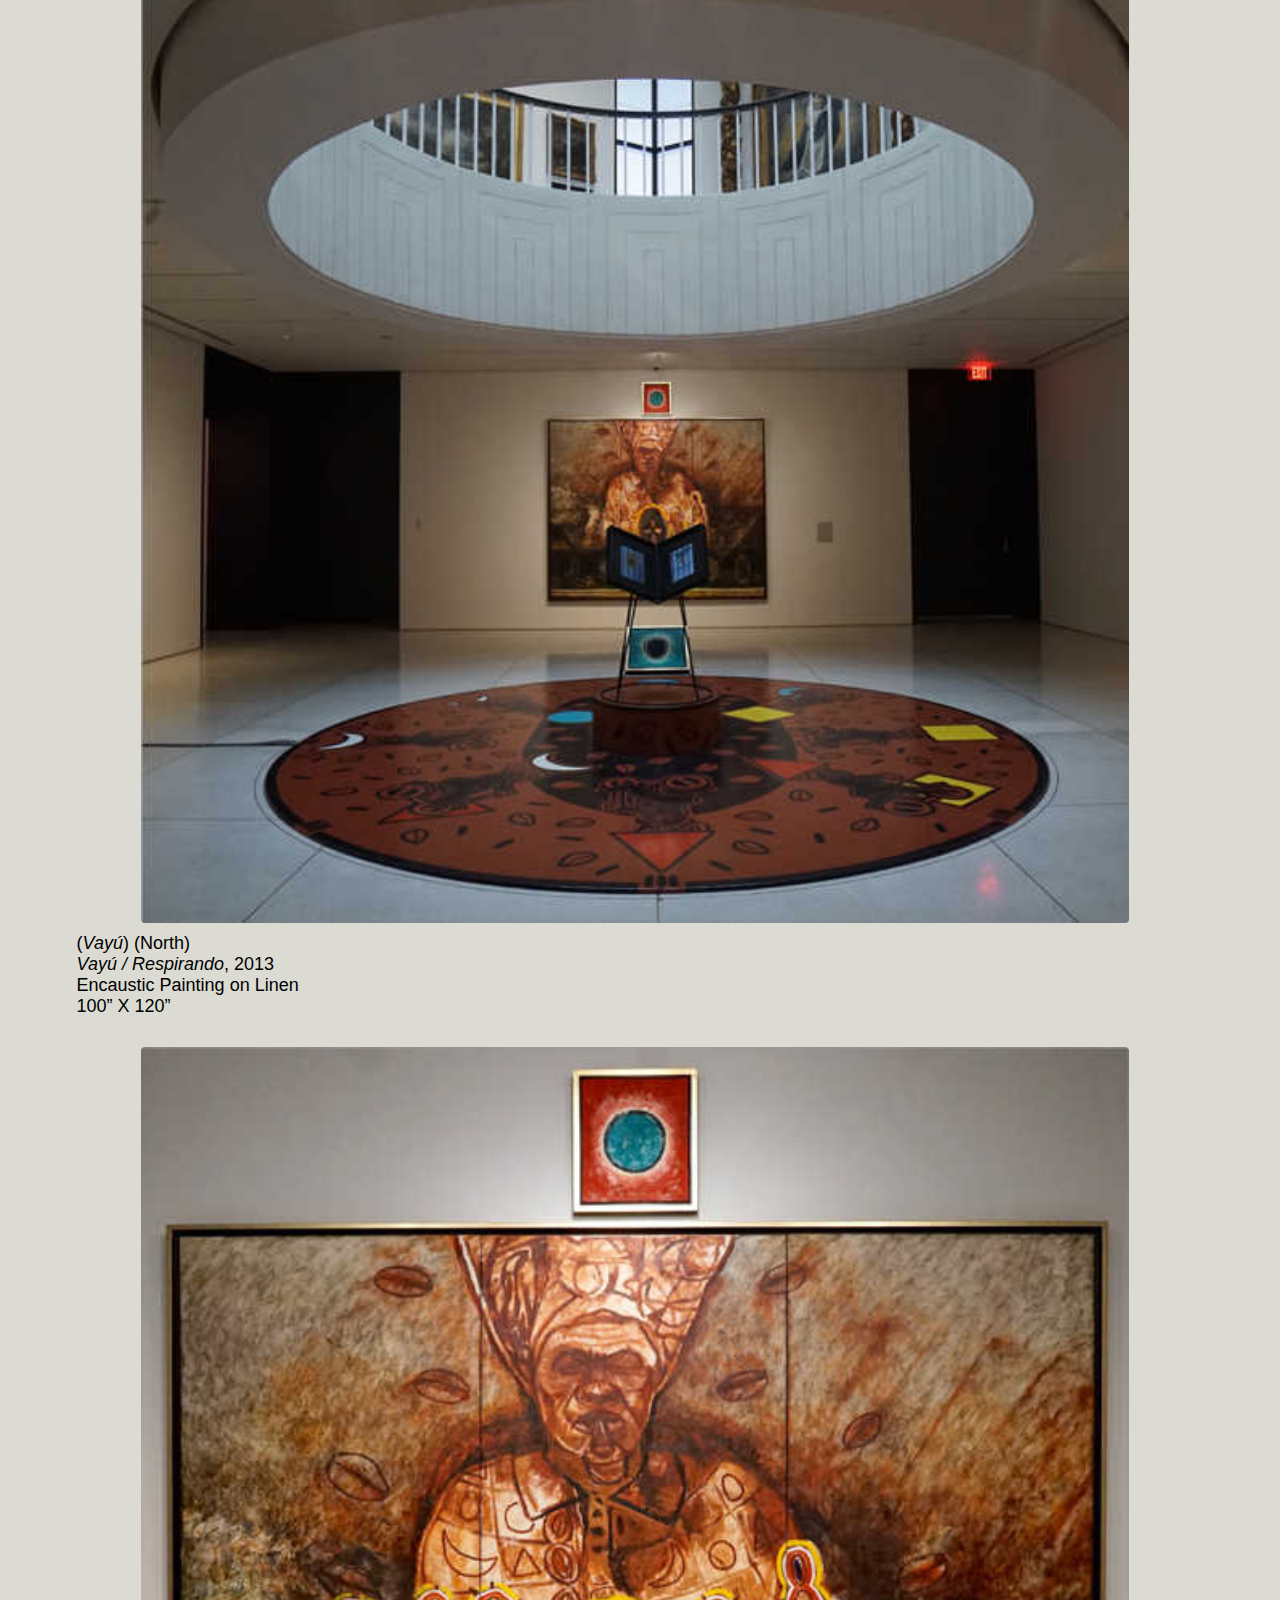
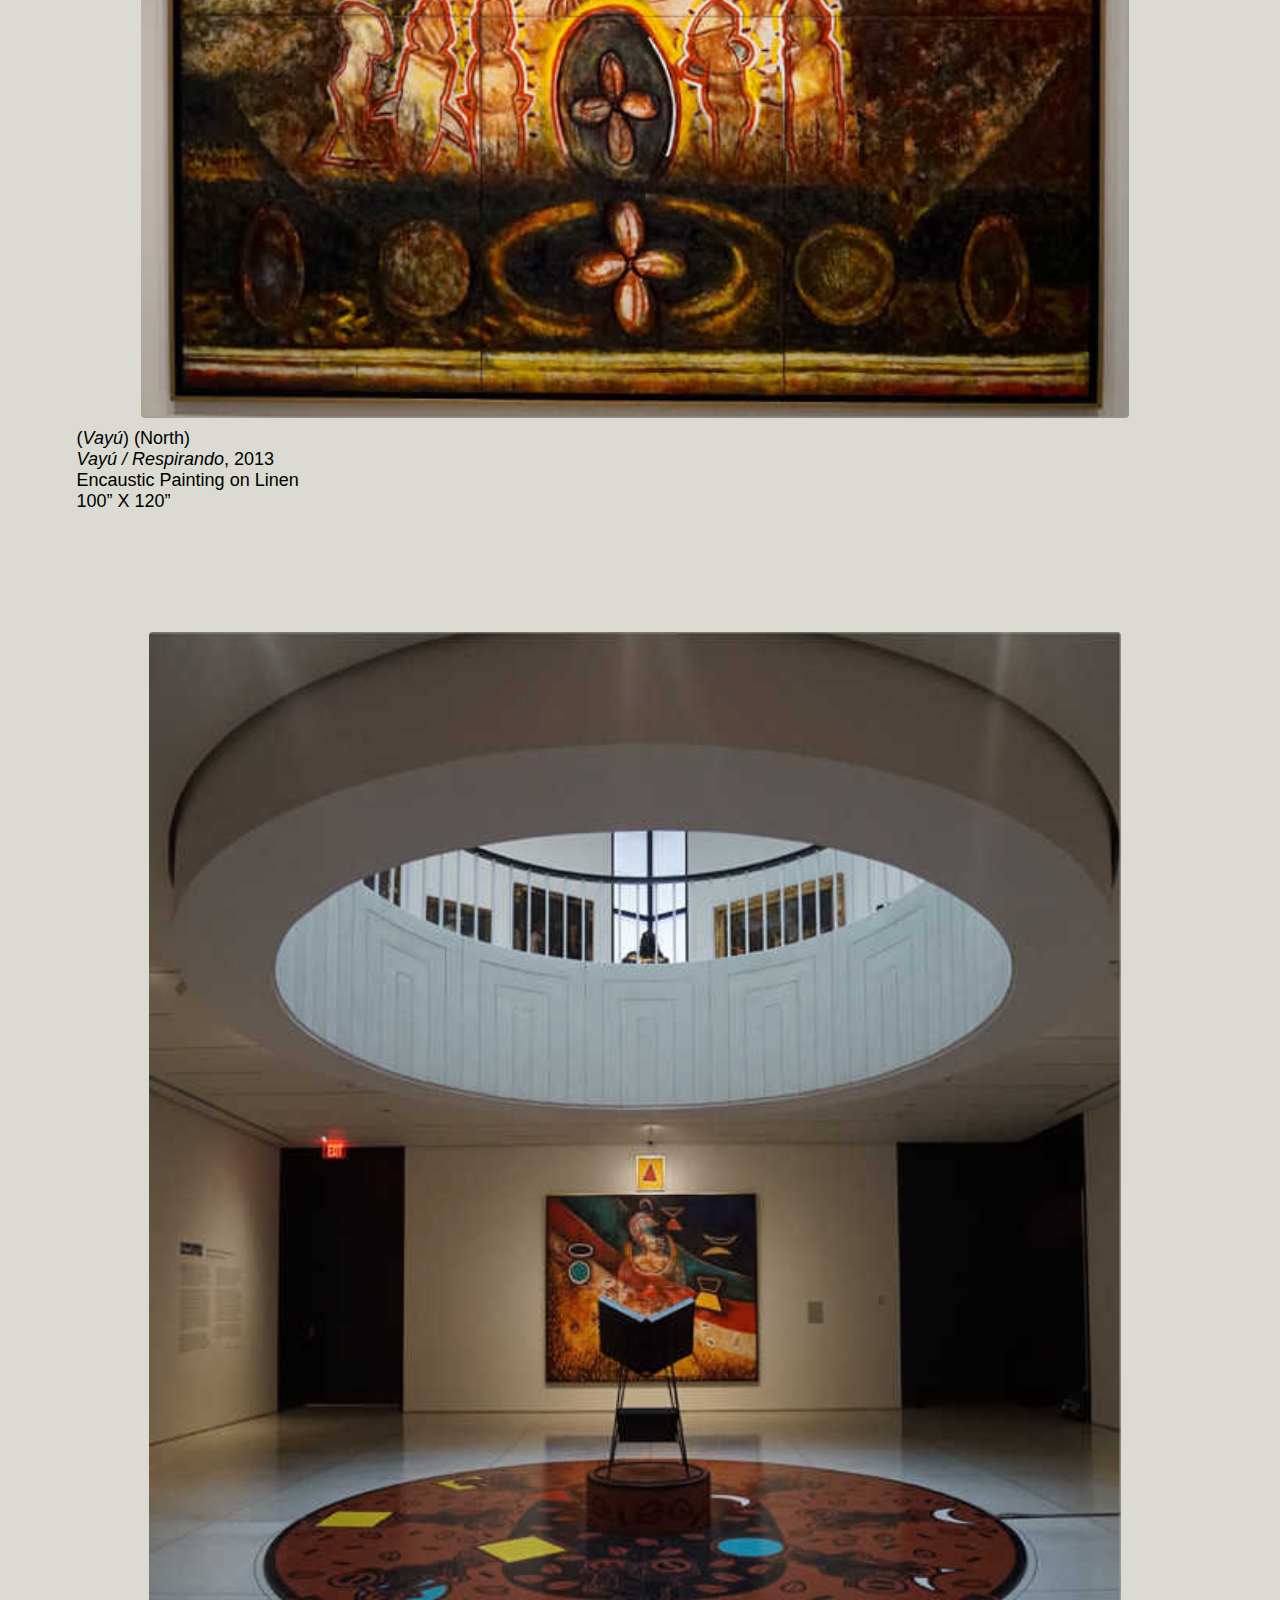
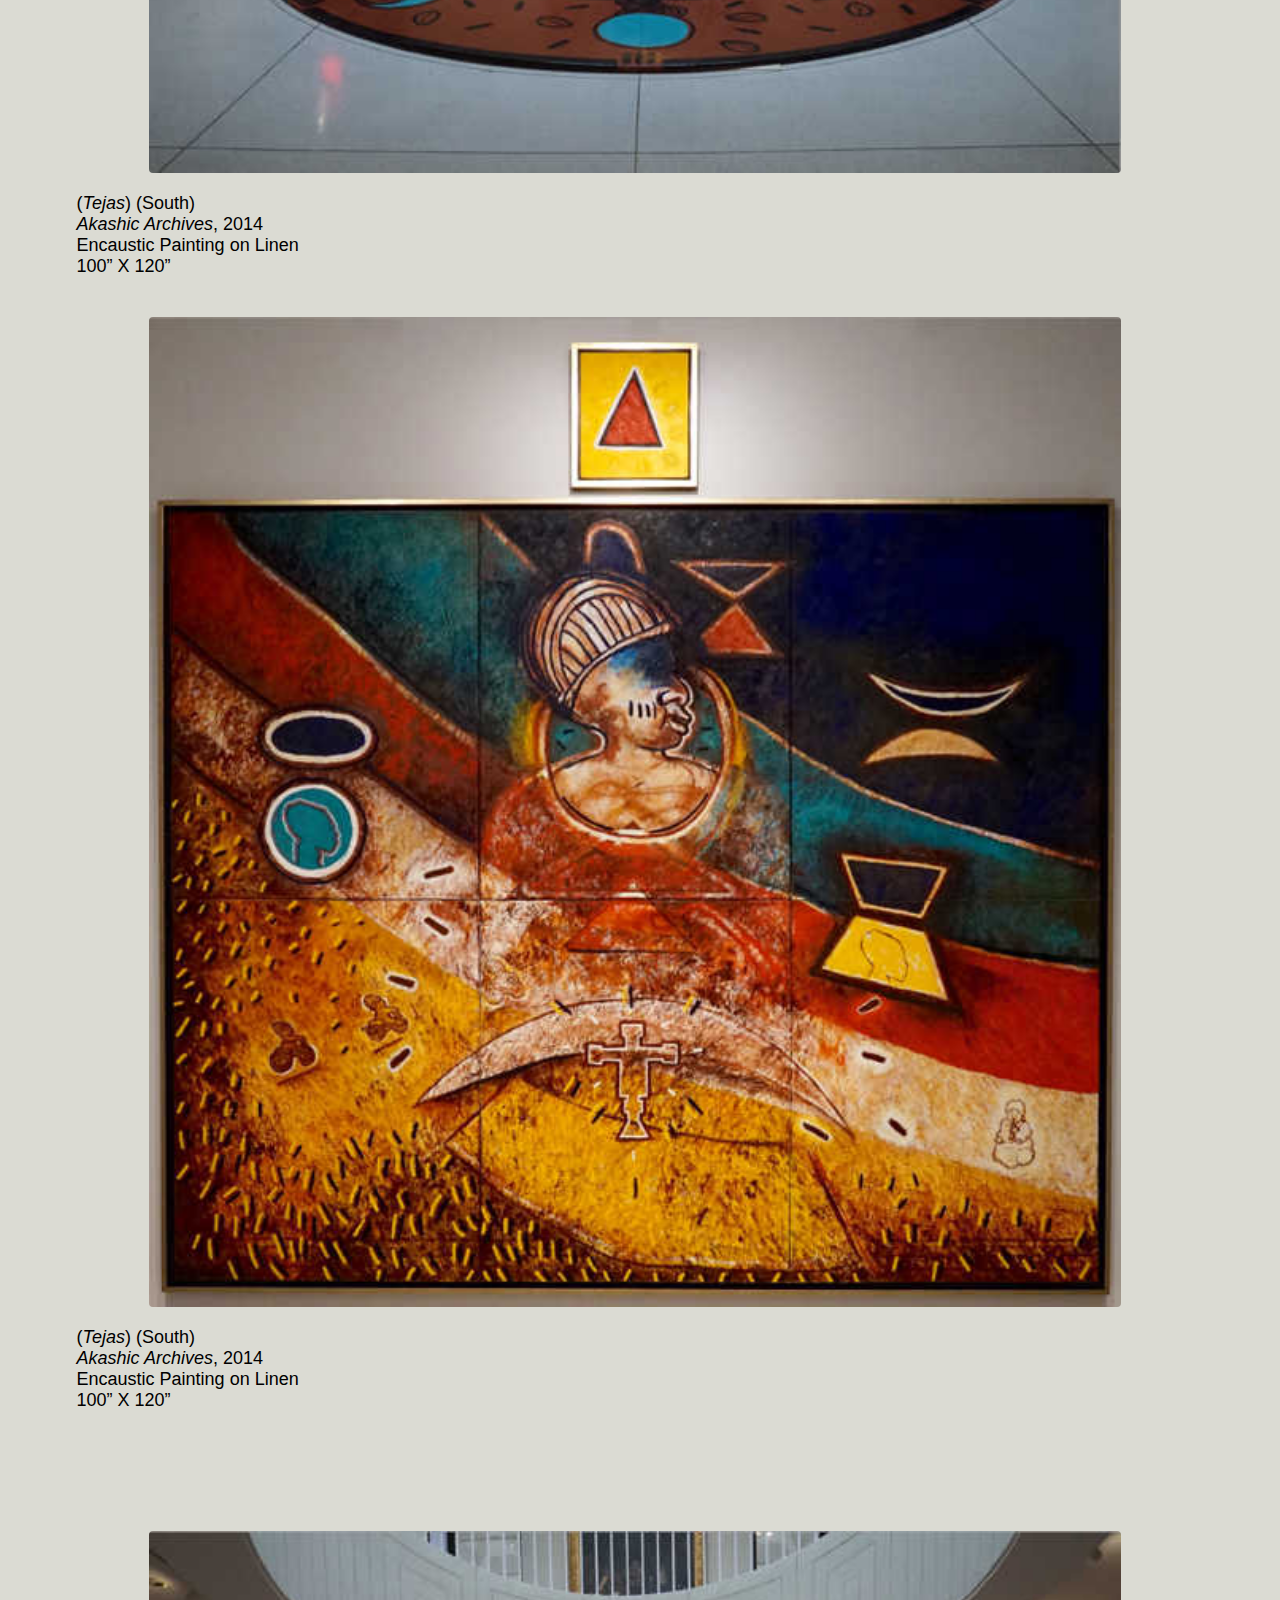
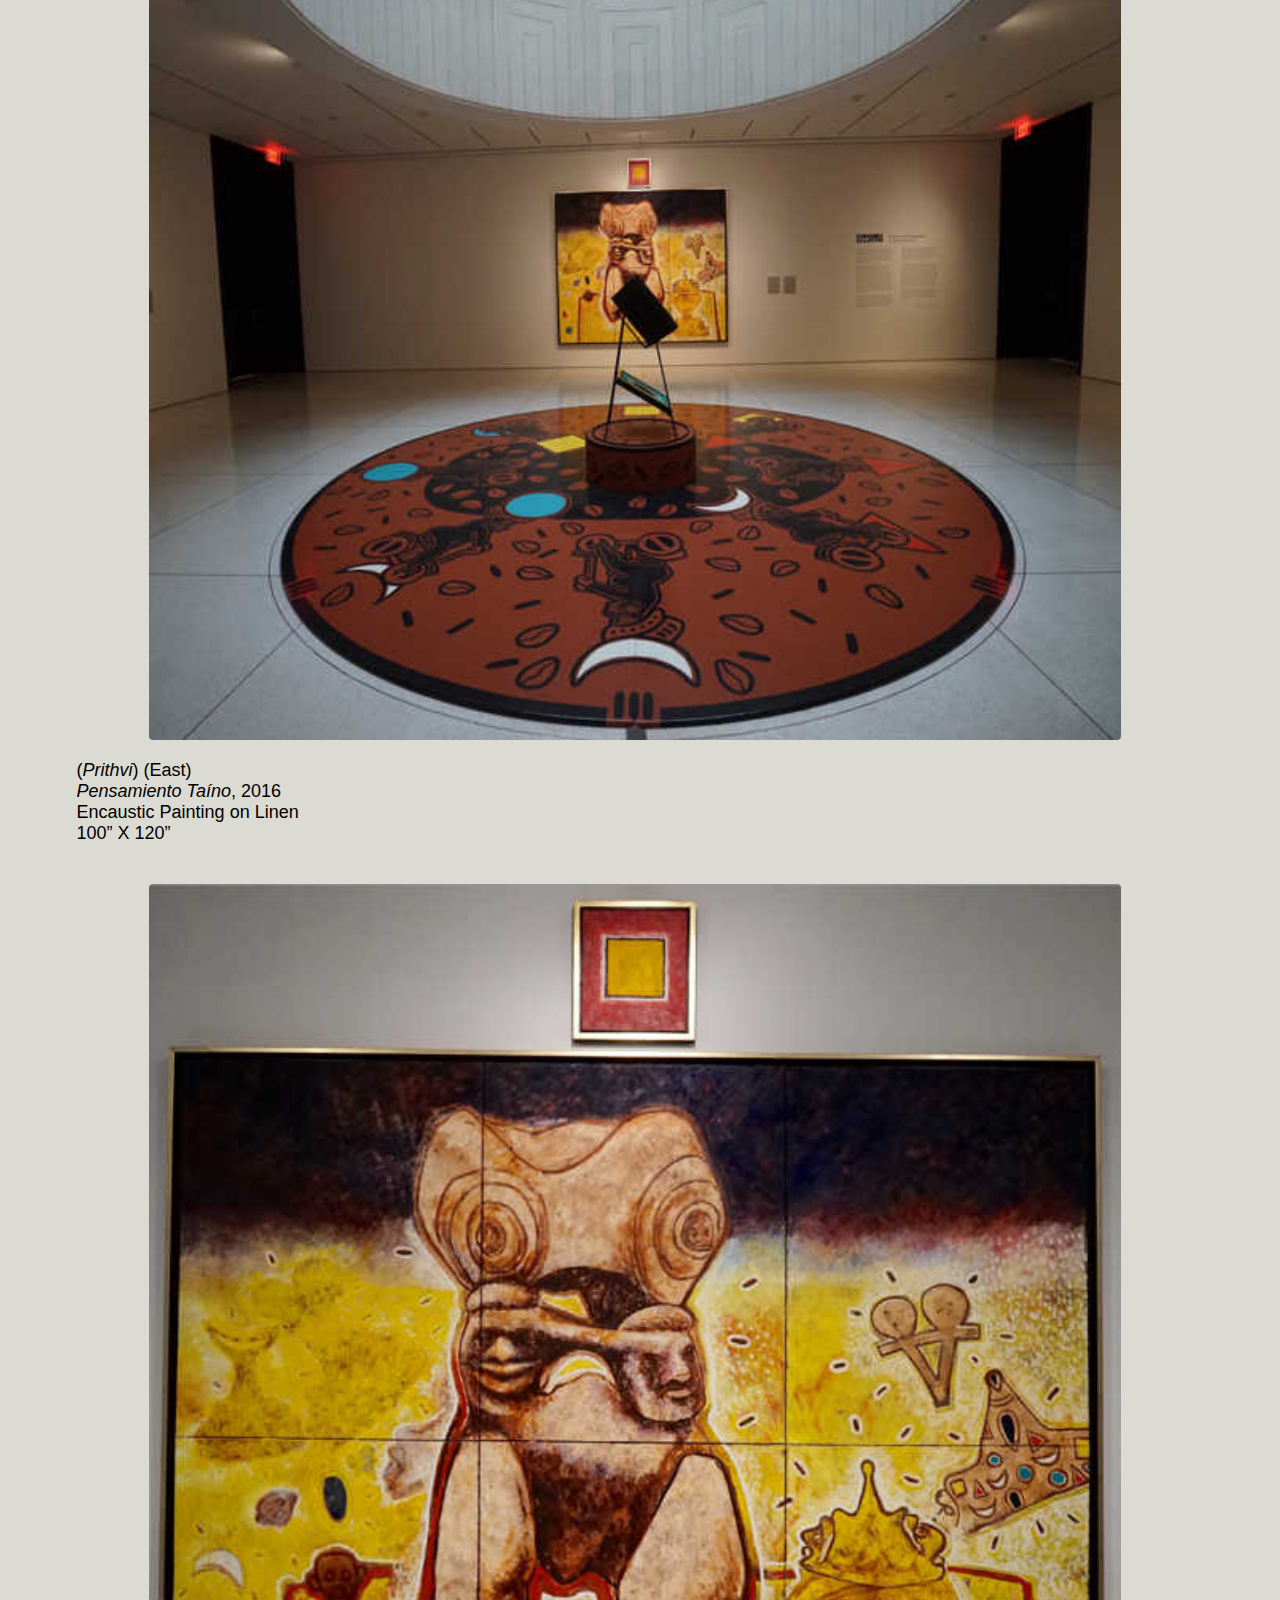
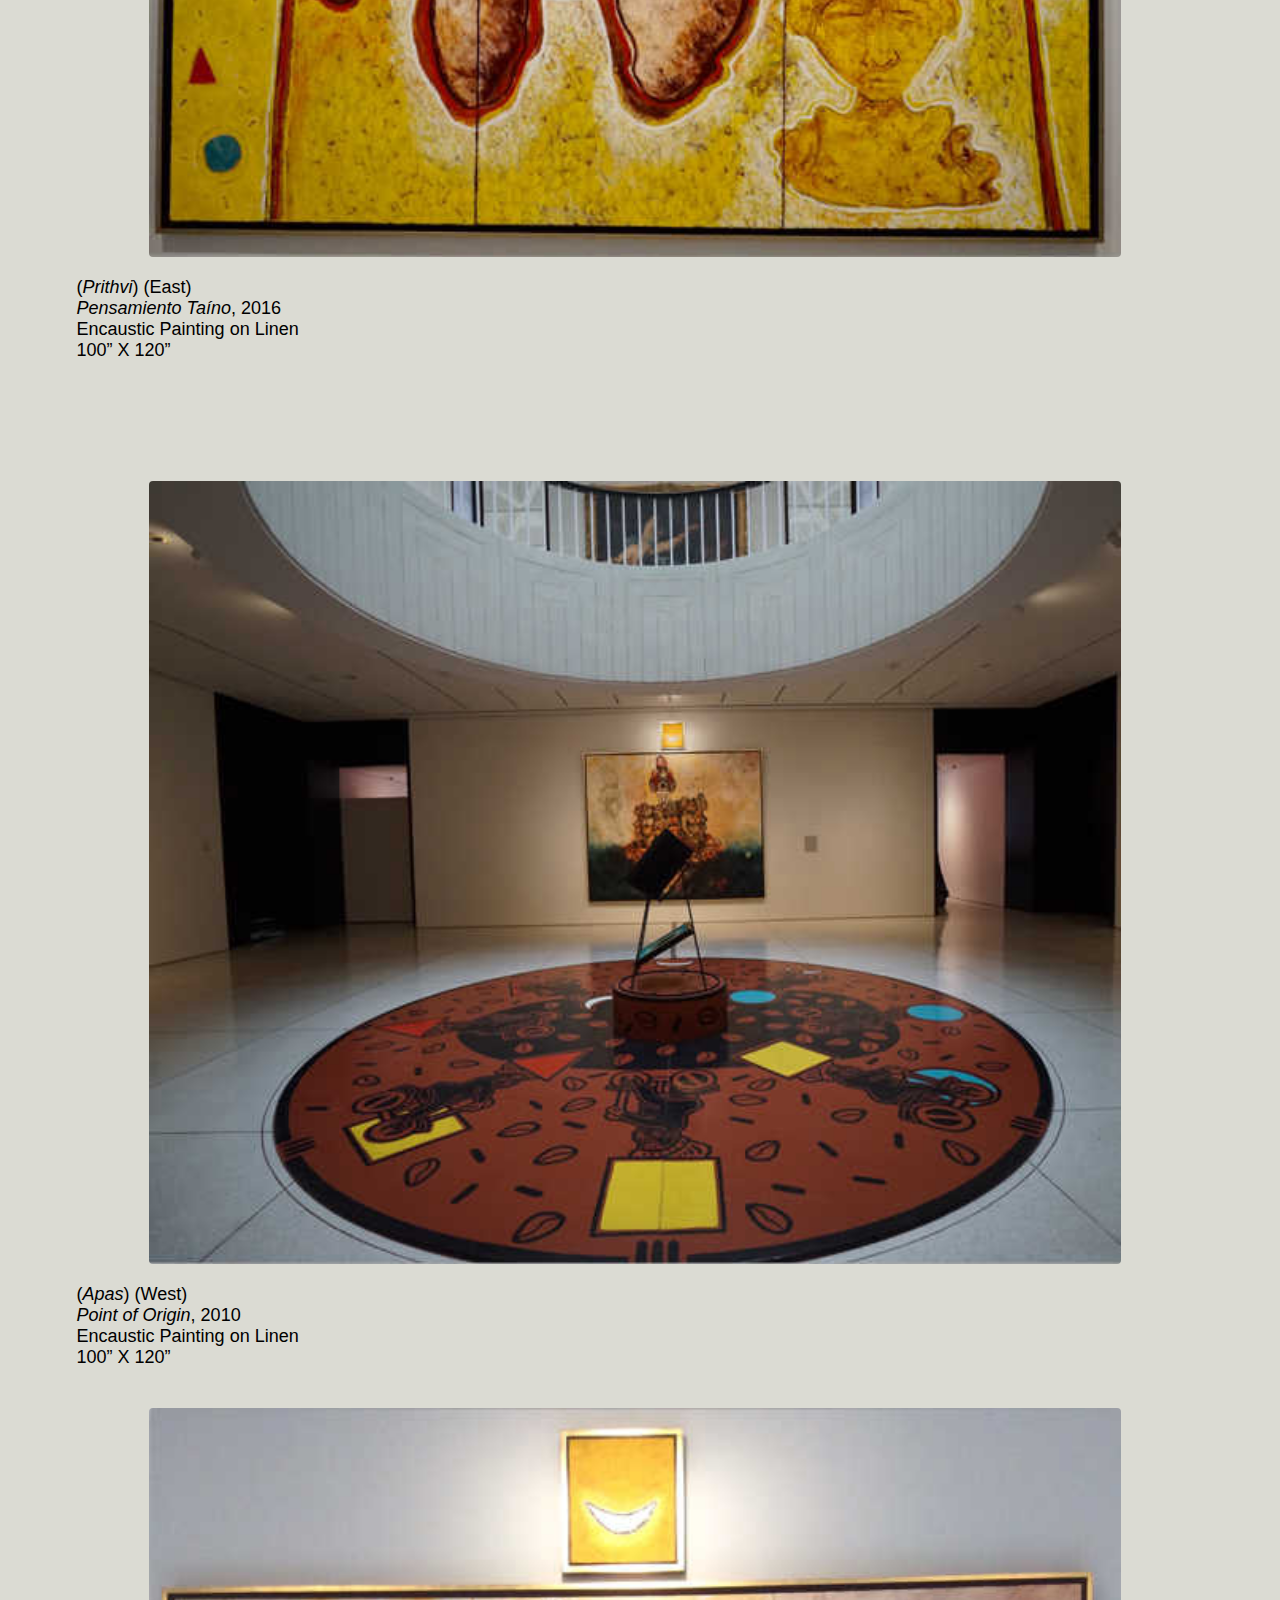
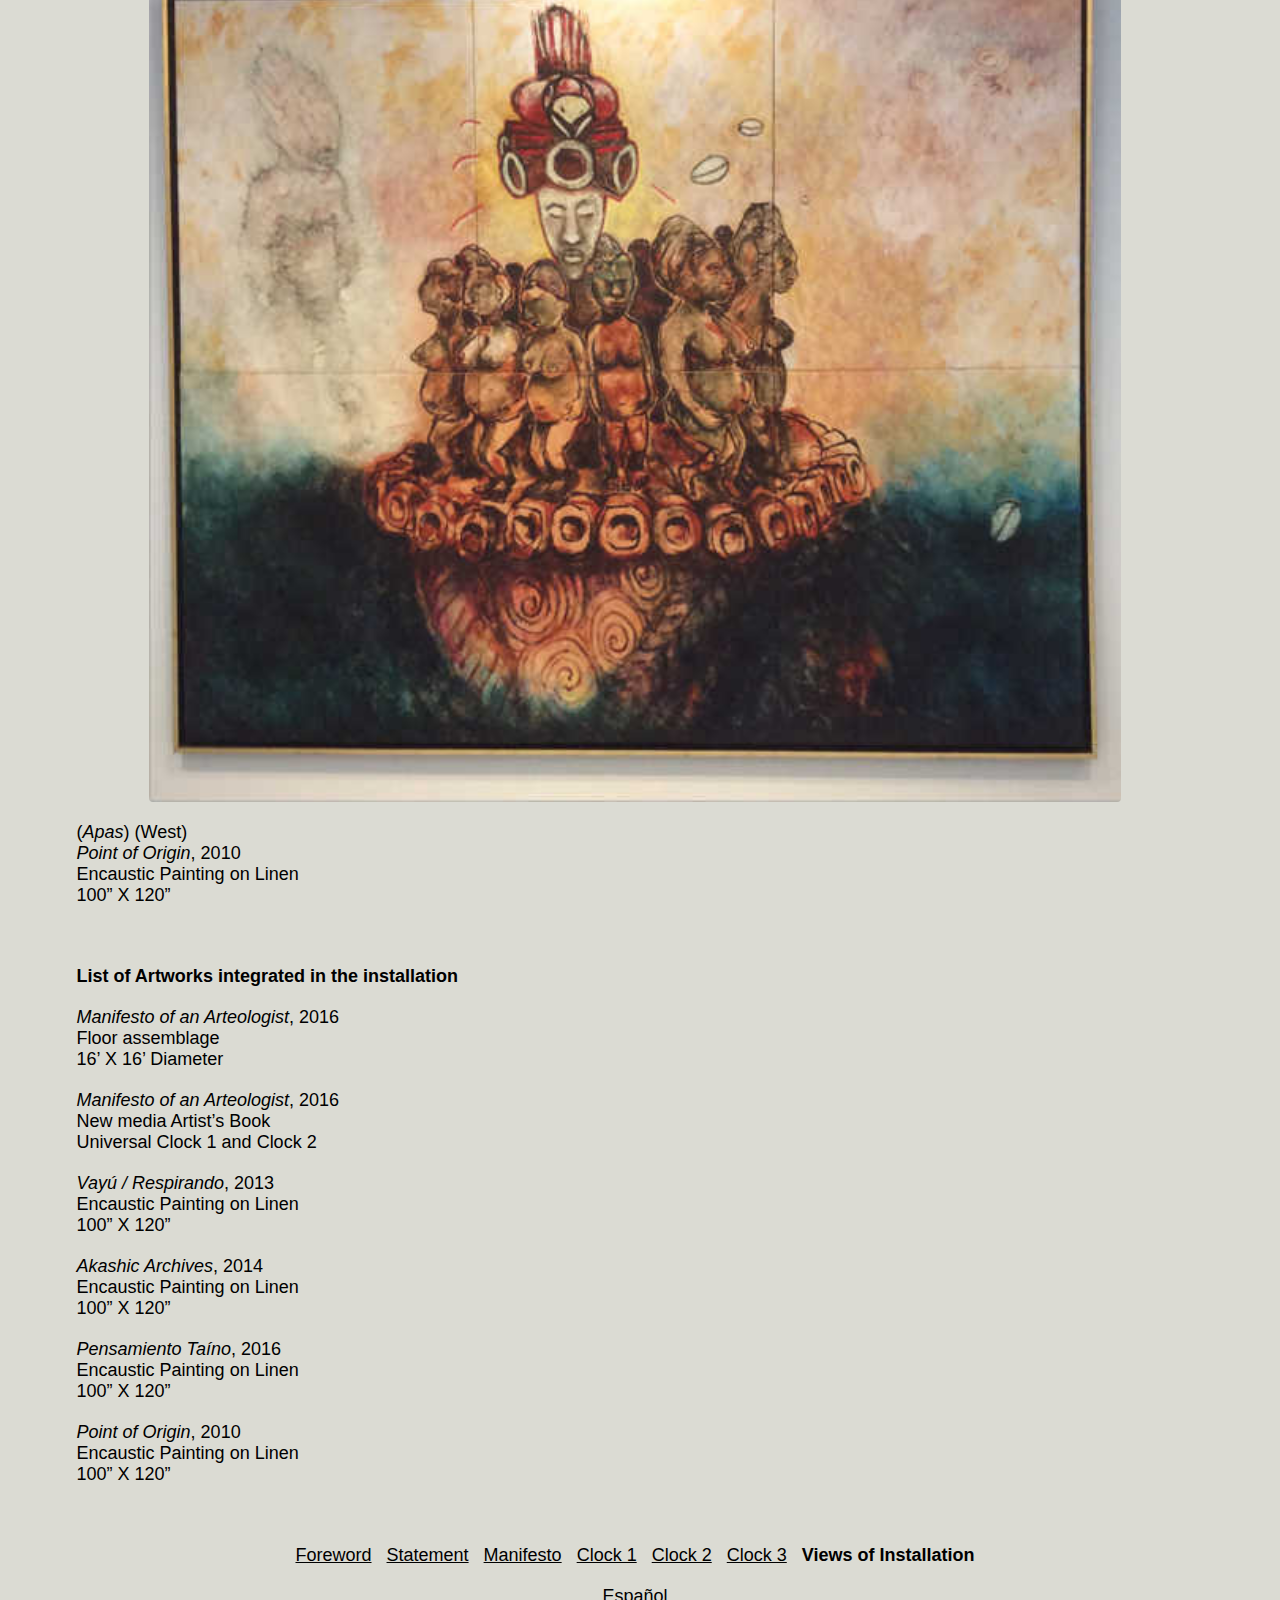
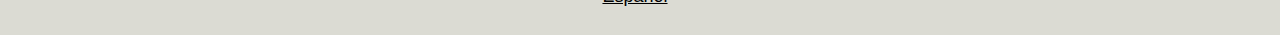
==== commit 698cbd87: "add third clock" ====
--- a/memnat_art_en.html
+++ b/memnat_art_en.html
@@ -25,6 +25,7 @@
   <a href="memnat_manif_en.html">Manifesto</a> &nbsp;
   <a href="memnat_clock1_en.html">Clock 1</a> &nbsp; 
   <a href="memnat_clock2_en.html">Clock 2</a> &nbsp;
+  <a href="memnat_clock3_en.html">Clock 3</a> &nbsp;
   <b>Views of Installation</b>
   </nav>
 </div>
@@ -211,6 +212,7 @@
   <a href="memnat_manif_en.html">Manifesto</a> &nbsp;
   <a href="memnat_clock1_en.html">Clock 1</a> &nbsp; 
   <a href="memnat_clock2_en.html">Clock 2</a> &nbsp;
+  <a href="memnat_clock3_en.html">Clock 3</a> &nbsp;
   <b>Views of Installation</b>
   </nav>
 </div>
